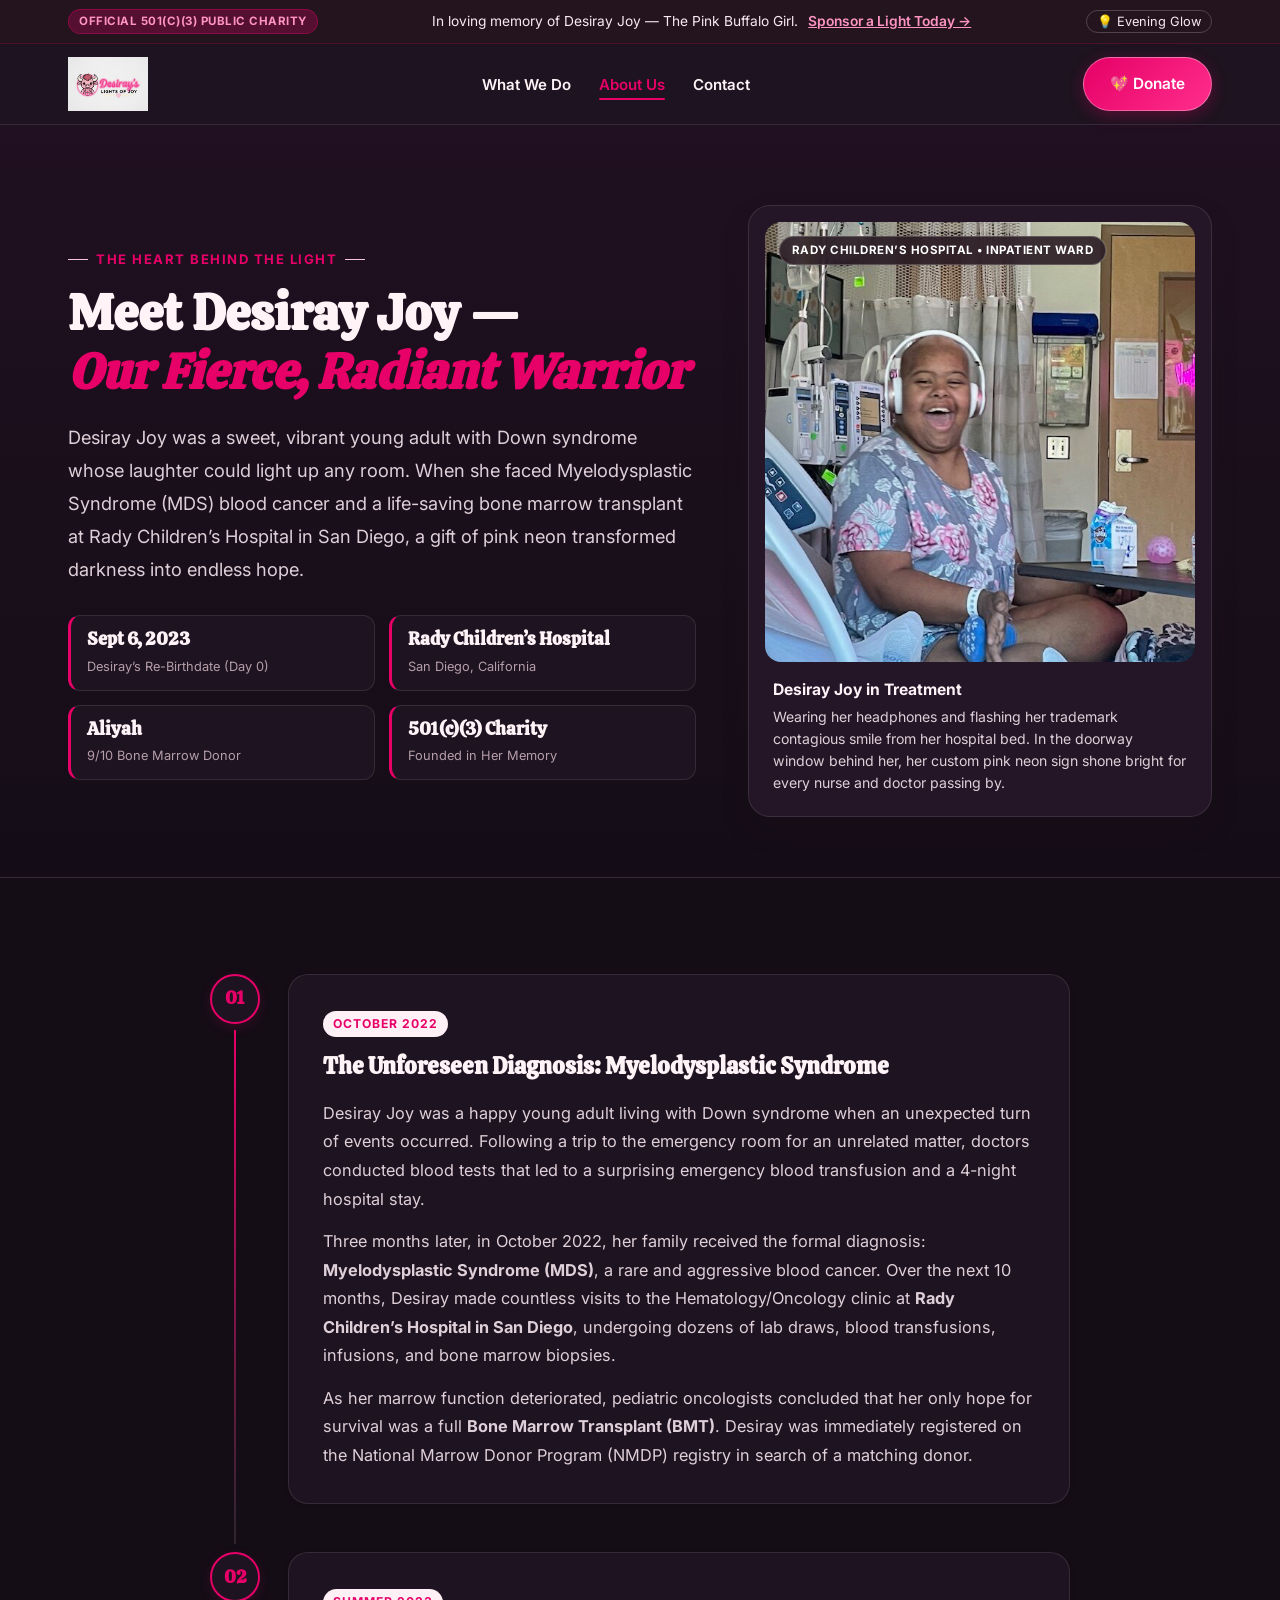
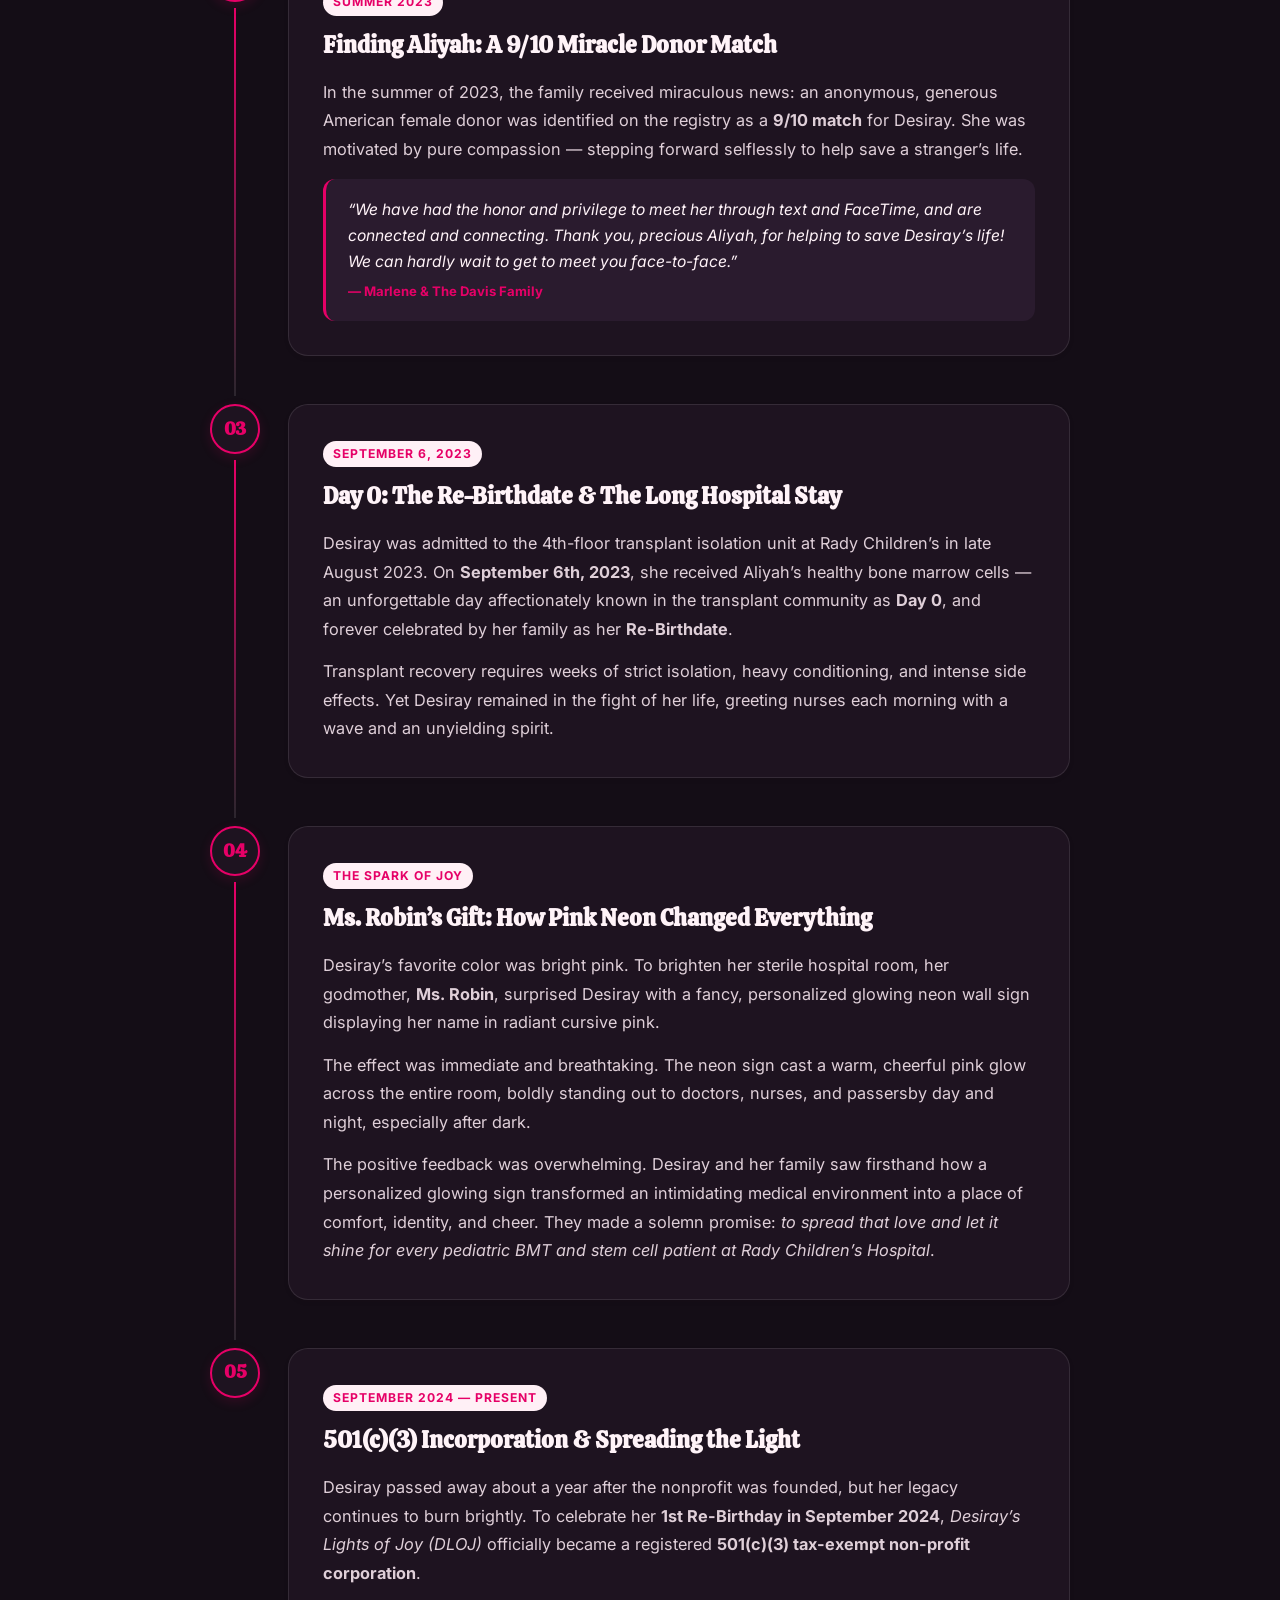
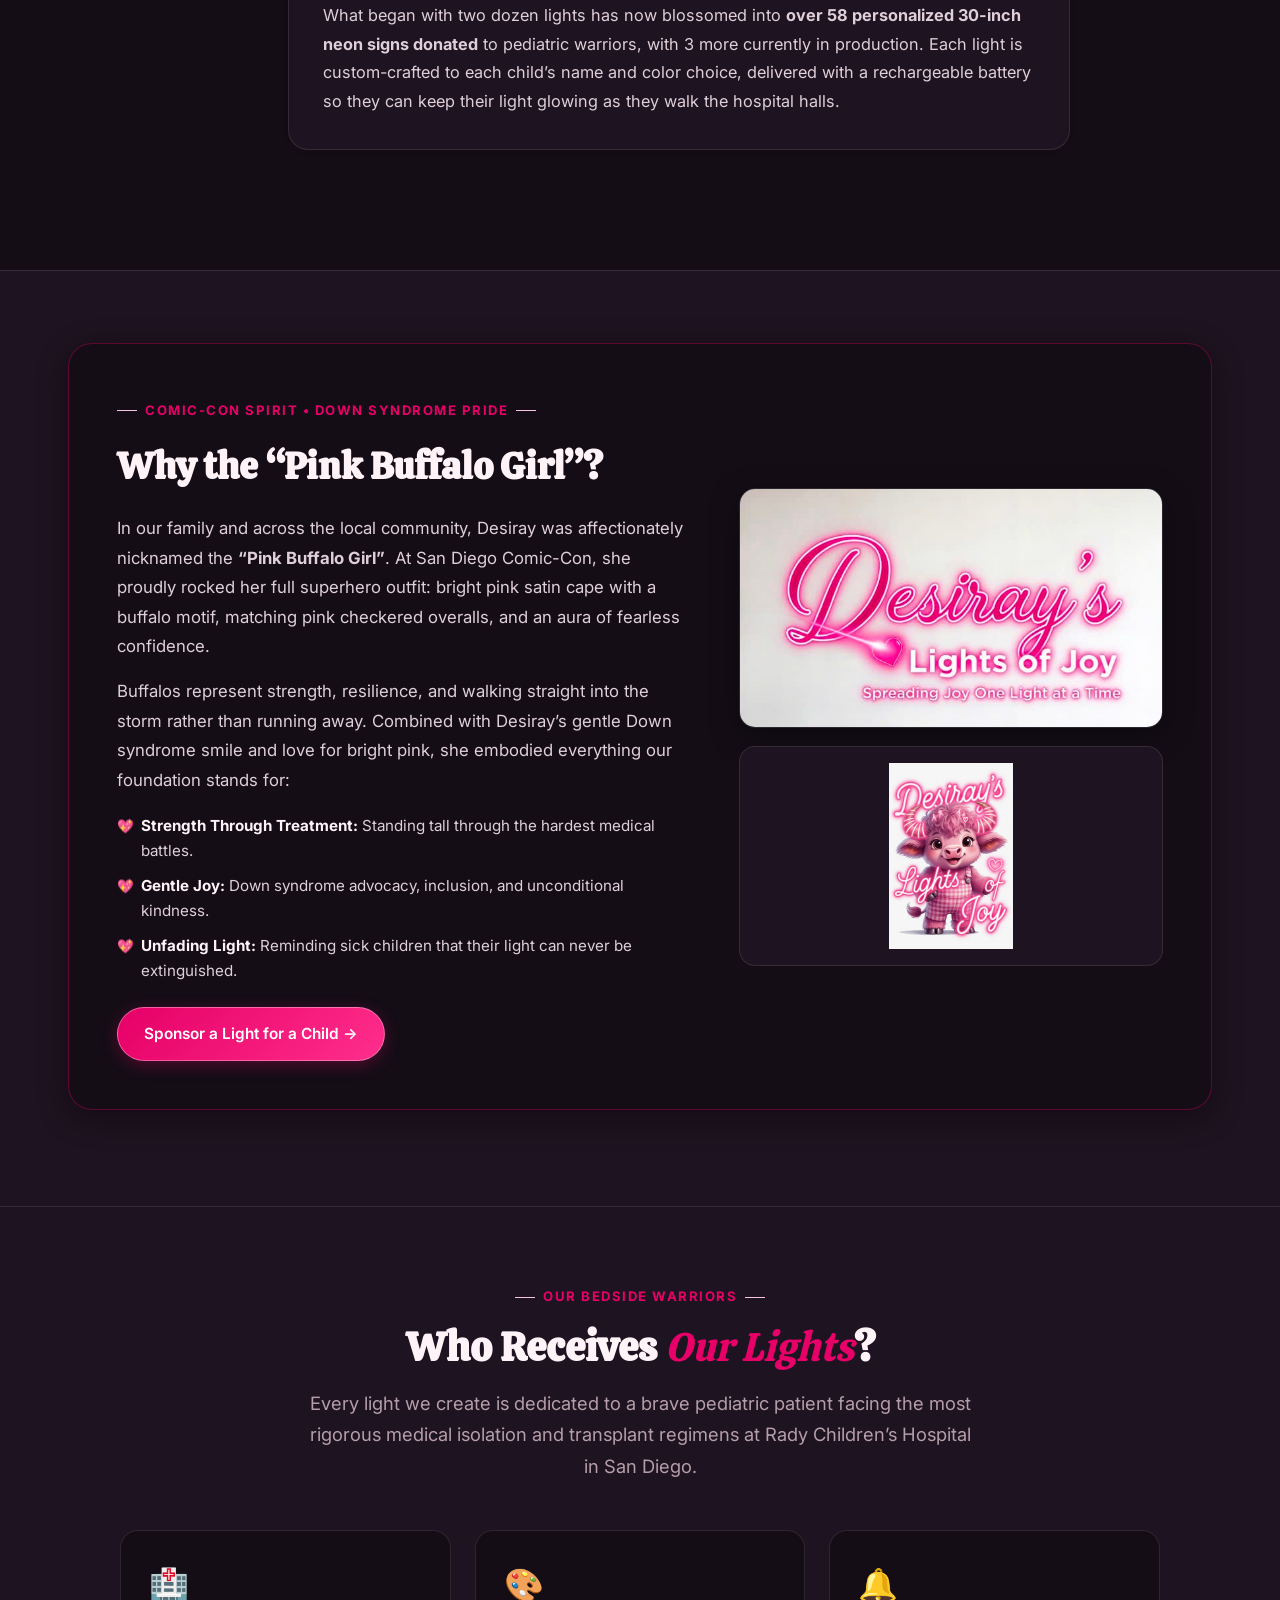
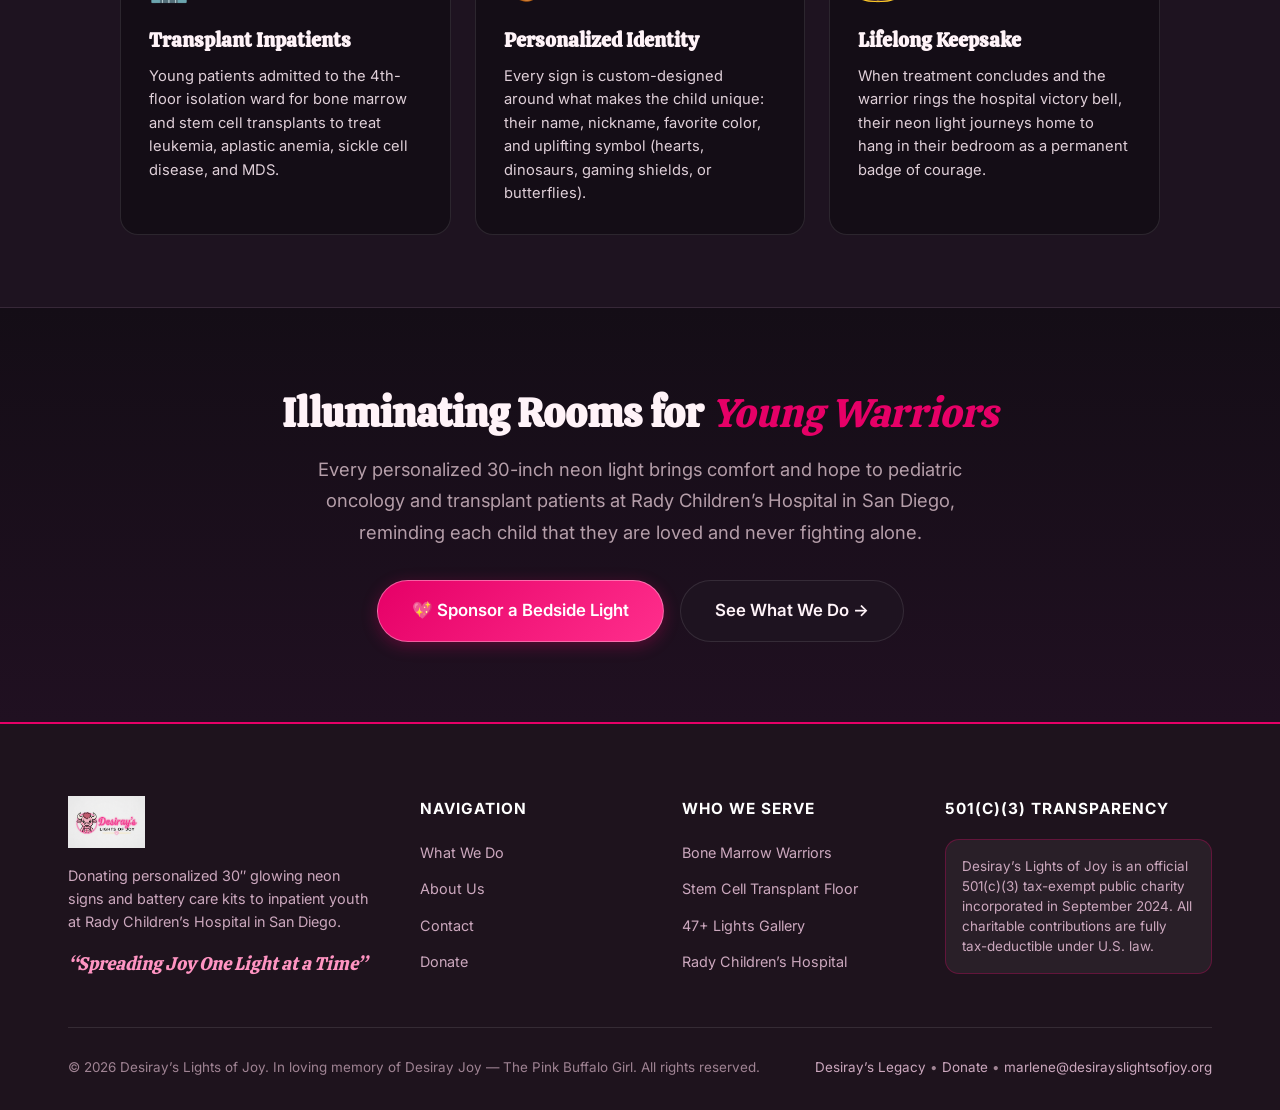
==== html/about.html @ e3491c85 "refactor: update UI components, grids, and SVGs across HTML, script, and style files" ====
<!DOCTYPE html>
<html lang="en">
<head>
  <meta charset="UTF-8">
  <meta name="viewport" content="width=device-width, initial-scale=1.0">
  <title>About Us &bull; Desiray's Story | Desiray's Lights of Joy</title>
  <meta name="description" content="The heartfelt story of Desiray Joy, her battle with MDS blood cancer and bone marrow transplant at Rady Children's Hospital, her donor Aliyah, and how a pink neon sign from Ms. Robin sparked a 501(c)(3) movement.">
  <link rel="stylesheet" href="style.css">
</head>
<body data-theme="dark">

  <!-- TOP ANNOUNCEMENT BAR -->
  <aside class="announcement-bar">
    <div class="container announcement-inner">
      <span class="announcement-tag">Official 501(c)(3) Public Charity</span>
      <span class="announcement-text">
        In loving memory of Desiray Joy &mdash; The Pink Buffalo Girl.
        <a href="/donate" class="announcement-link">Sponsor a Light Today &rarr;</a>
      </span>
      <div class="theme-toggle-wrap">
        <button id="nightModeToggleAbout" class="theme-toggle-btn" aria-label="Toggle Evening Glow Mode" title="Toggle Evening Ambient Mode">
          <span>💡 Evening Glow</span>
        </button>
      </div>
    </div>
  </aside>

  <!-- NAVIGATION HEADER -->
  <header class="site-header" id="header">
    <div class="container nav-container">
      <a href="/" class="brand-logo" aria-label="Desiray's Lights of Joy Home">
        <img src="assets/images/logo-badge.png" alt="Desiray's Lights of Joy - The Pink Buffalo Girl" class="logo-img">
      </a>

      <!-- 3 MENU ITEMS AS REQUESTED + DONATE BUTTON -->
      <nav class="main-nav" id="mainNav" aria-label="Main Navigation">
        <ul class="nav-list">
          <li><a href="/what_we_do" class="nav-link">What We Do</a></li>
          <li><a href="/about" class="nav-link active">About Us</a></li>
          <li><a href="/contact" class="nav-link">Contact</a></li>
        </ul>
      </nav>

      <div class="header-actions">
        <a href="/donate" class="btn btn-donate btn-neon-glow" id="headerDonateBtn">
          <span>💖 Donate</span>
        </a>
        <button class="mobile-menu-toggle" id="menuToggle" aria-label="Toggle Navigation Menu" aria-expanded="false">
          <span class="bar"></span>
          <span class="bar"></span>
          <span class="bar"></span>
        </button>
      </div>
    </div>
  </header>

  <main>
    <!-- ABOUT US HERO WITH REAL HOSPITAL PHOTO -->
    <section class="about-hero-section">
      <div class="container">
        <div class="about-hero-grid">
          <div class="about-hero-content">
            <span class="eyebrow">The Heart Behind the Light</span>
            <h1 class="about-hero-title">
              Meet Desiray Joy &mdash; <br>
              <em>Our Fierce, Radiant Warrior</em>
            </h1>
            <p class="about-hero-lead">
              Desiray Joy was a sweet, vibrant young adult with Down syndrome whose laughter could light up any room. When she faced Myelodysplastic Syndrome (MDS) blood cancer and a life-saving bone marrow transplant at Rady Children&rsquo;s Hospital in San Diego, a gift of pink neon transformed darkness into endless hope.
            </p>
            <div class="about-quick-facts">
              <div class="quick-fact-item">
                <strong>Sept 6, 2023</strong>
                <span>Desiray&rsquo;s Re-Birthdate (Day 0)</span>
              </div>
              <div class="quick-fact-item">
                <strong>Rady Children&rsquo;s Hospital</strong>
                <span>San Diego, California</span>
              </div>
              <div class="quick-fact-item">
                <strong>Aliyah</strong>
                <span>9/10 Bone Marrow Donor</span>
              </div>
              <div class="quick-fact-item">
                <strong>501(c)(3) Charity</strong>
                <span>Founded in Her Memory</span>
              </div>
            </div>
          </div>

          <!-- THE REAL HOSPITAL PHOTOGRAPH OF DESIRAY -->
          <div class="about-hero-photo-wrap">
            <div class="real-portrait-card">
              <div class="portrait-image-frame">
                <img src="assets/images/desiray-hospital-real.png" alt="Desiray Joy laughing in her hospital bed at Rady Children's Hospital" class="desiray-real-photo">
                <span class="portrait-badge">Rady Children&rsquo;s Hospital &bull; Inpatient Ward</span>
              </div>
              <div class="portrait-caption">
                <strong>Desiray Joy in Treatment</strong>
                <span>
                  Wearing her headphones and flashing her trademark contagious smile from her hospital bed. In the doorway window behind her, her custom pink neon sign shone bright for every nurse and doctor passing by.
                </span>
              </div>
            </div>
          </div>
        </div>
      </div>
    </section>

    <!-- FULL STORY CHRONOLOGY (From desirayslightsofjoy.org/about_us/) -->
    <section class="story-chronology-section">
      <div class="container">
        <div style="max-width: 860px; margin: 0 auto;">
          
          <!-- Chapter 1 -->
          <div class="chronology-entry">
            <div class="entry-marker">01</div>
            <div class="entry-content">
              <span class="entry-date">October 2022</span>
              <h3 class="entry-title">The Unforeseen Diagnosis: Myelodysplastic Syndrome</h3>
              <p>
                Desiray Joy was a happy young adult living with Down syndrome when an unexpected turn of events occurred. Following a trip to the emergency room for an unrelated matter, doctors conducted blood tests that led to a surprising emergency blood transfusion and a 4-night hospital stay.
              </p>
              <p>
                Three months later, in October 2022, her family received the formal diagnosis: <strong>Myelodysplastic Syndrome (MDS)</strong>, a rare and aggressive blood cancer. Over the next 10 months, Desiray made countless visits to the Hematology/Oncology clinic at <strong>Rady Children&rsquo;s Hospital in San Diego</strong>, undergoing dozens of lab draws, blood transfusions, infusions, and bone marrow biopsies.
              </p>
              <p>
                As her marrow function deteriorated, pediatric oncologists concluded that her only hope for survival was a full <strong>Bone Marrow Transplant (BMT)</strong>. Desiray was immediately registered on the National Marrow Donor Program (NMDP) registry in search of a matching donor.
              </p>
            </div>
          </div>

          <!-- Chapter 2 -->
          <div class="chronology-entry">
            <div class="entry-marker">02</div>
            <div class="entry-content">
              <span class="entry-date">Summer 2023</span>
              <h3 class="entry-title">Finding Aliyah: A 9/10 Miracle Donor Match</h3>
              <p>
                In the summer of 2023, the family received miraculous news: an anonymous, generous American female donor was identified on the registry as a <strong>9/10 match</strong> for Desiray. She was motivated by pure compassion &mdash; stepping forward selflessly to help save a stranger&rsquo;s life.
              </p>
              <div class="story-highlight-quote">
                &ldquo;We have had the honor and privilege to meet her through text and FaceTime, and are connected and connecting. Thank you, precious Aliyah, for helping to save Desiray&rsquo;s life! We can hardly wait to get to meet you face-to-face.&rdquo;
                <span class="quote-sign">&mdash; Marlene &amp; The Davis Family</span>
              </div>
            </div>
          </div>

          <!-- Chapter 3 -->
          <div class="chronology-entry">
            <div class="entry-marker">03</div>
            <div class="entry-content">
              <span class="entry-date">September 6, 2023</span>
              <h3 class="entry-title">Day 0: The Re-Birthdate &amp; The Long Hospital Stay</h3>
              <p>
                Desiray was admitted to the 4th-floor transplant isolation unit at Rady Children&rsquo;s in late August 2023. On <strong>September 6th, 2023</strong>, she received Aliyah&rsquo;s healthy bone marrow cells &mdash; an unforgettable day affectionately known in the transplant community as <strong>Day 0</strong>, and forever celebrated by her family as her <strong>Re-Birthdate</strong>.
              </p>
              <p>
                Transplant recovery requires weeks of strict isolation, heavy conditioning, and intense side effects. Yet Desiray remained in the fight of her life, greeting nurses each morning with a wave and an unyielding spirit.
              </p>
            </div>
          </div>

          <!-- Chapter 4 -->
          <div class="chronology-entry">
            <div class="entry-marker">04</div>
            <div class="entry-content">
              <span class="entry-date">The Spark of Joy</span>
              <h3 class="entry-title">Ms. Robin&rsquo;s Gift: How Pink Neon Changed Everything</h3>
              <p>
                Desiray&rsquo;s favorite color was bright pink. To brighten her sterile hospital room, her godmother, <strong>Ms. Robin</strong>, surprised Desiray with a fancy, personalized glowing neon wall sign displaying her name in radiant cursive pink.
              </p>
              <p>
                The effect was immediate and breathtaking. The neon sign cast a warm, cheerful pink glow across the entire room, boldly standing out to doctors, nurses, and passersby day and night, especially after dark.
              </p>
              <p>
                The positive feedback was overwhelming. Desiray and her family saw firsthand how a personalized glowing sign transformed an intimidating medical environment into a place of comfort, identity, and cheer. They made a solemn promise: <em>to spread that love and let it shine for every pediatric BMT and stem cell patient at Rady Children&rsquo;s Hospital</em>.
              </p>
            </div>
          </div>

          <!-- Chapter 5 -->
          <div class="chronology-entry">
            <div class="entry-marker">05</div>
            <div class="entry-content">
              <span class="entry-date">September 2024 &mdash; Present</span>
              <h3 class="entry-title">501(c)(3) Incorporation &amp; Spreading the Light</h3>
              <p>
                Desiray passed away about a year after the nonprofit was founded, but her legacy continues to burn brightly. To celebrate her <strong>1st Re-Birthday in September 2024</strong>, <em>Desiray&rsquo;s Lights of Joy (DLOJ)</em> officially became a registered <strong>501(c)(3) tax-exempt non-profit corporation</strong>.
              </p>
              <p>
                What began with two dozen lights has now blossomed into <strong>over 58 personalized 30-inch neon signs donated</strong> to pediatric warriors, with 3 more currently in production. Each light is custom-crafted to each child&rsquo;s name and color choice, delivered with a rechargeable battery so they can keep their light glowing as they walk the hospital halls.
              </p>
            </div>
          </div>

        </div>
      </div>
    </section>

    <!-- THE PINK BUFFALO GIRL MASCOT EXPLAINED -->
    <section class="buffalo-girl-tribute-section">
      <div class="container">
        <div class="tribute-card">
          <div class="tribute-grid">
            <div class="tribute-text">
              <span class="eyebrow">Comic-Con Spirit &bull; Down Syndrome Pride</span>
              <h2 class="tribute-title">Why the &ldquo;Pink Buffalo Girl&rdquo;?</h2>
              <p>
                In our family and across the local community, Desiray was affectionately nicknamed the <strong>&ldquo;Pink Buffalo Girl&rdquo;</strong>. At San Diego Comic-Con, she proudly rocked her full superhero outfit: bright pink satin cape with a buffalo motif, matching pink checkered overalls, and an aura of fearless confidence.
              </p>
              <p>
                Buffalos represent strength, resilience, and walking straight into the storm rather than running away. Combined with Desiray&rsquo;s gentle Down syndrome smile and love for bright pink, she embodied everything our foundation stands for:
              </p>
              <ul class="tribute-points">
                <li><strong>Strength Through Treatment:</strong> Standing tall through the hardest medical battles.</li>
                <li><strong>Gentle Joy:</strong> Down syndrome advocacy, inclusion, and unconditional kindness.</li>
                <li><strong>Unfading Light:</strong> Reminding sick children that their light can never be extinguished.</li>
              </ul>
              <div style="margin-top: 24px;">
                <a href="/donate" class="btn btn-primary btn-neon-glow">Sponsor a Light for a Child &rarr;</a>
              </div>
            </div>

            <div class="tribute-visuals">
              <div class="tribute-photo-stack">
                <img src="assets/images/neon-sign-real.png" alt="Desiray's real neon sign" class="stack-img-1">
                <img src="assets/images/buffalo-girl-plush.png" alt="Pink Buffalo plush character" class="stack-img-2">
              </div>
            </div>
          </div>
        </div>
      </div>
    </section>

    <!-- WHO RECEIVES OUR LIGHTS SECTION -->
    <section class="story-chronology-section" style="padding: 72px 0; background: var(--bg-surface); border-top: 1px solid var(--border-subtle);">
      <div class="container">
        <div style="text-align: center; max-width: 820px; margin: 0 auto 48px;">
          <span class="eyebrow">Our Bedside Warriors</span>
          <h2 class="section-heading">Who Receives <em>Our Lights</em>?</h2>
          <p class="section-lead" style="margin-bottom: 0;">
            Every light we create is dedicated to a brave pediatric patient facing the most rigorous medical isolation and transplant regimens at Rady Children&rsquo;s Hospital in San Diego.
          </p>
        </div>

        <div class="who-receives-grid" style="display: grid; gap: 24px; max-width: 1040px; margin: 0 auto;">
          <div style="background: var(--bg-page); border: 1px solid var(--border-subtle); border-radius: 18px; padding: 28px; text-align: left;">
            <div style="font-size: 2rem; margin-bottom: 12px;">🏥</div>
            <h4 style="font-family: var(--font-serif); font-size: 1.25rem; color: var(--text-headline); margin-bottom: 8px;">Transplant Inpatients</h4>
            <p style="font-size: 0.92rem; color: var(--text-body); line-height: 1.6; margin: 0;">
              Young patients admitted to the 4th-floor isolation ward for bone marrow and stem cell transplants to treat leukemia, aplastic anemia, sickle cell disease, and MDS.
            </p>
          </div>

          <div style="background: var(--bg-page); border: 1px solid var(--border-subtle); border-radius: 18px; padding: 28px; text-align: left;">
            <div style="font-size: 2rem; margin-bottom: 12px;">🎨</div>
            <h4 style="font-family: var(--font-serif); font-size: 1.25rem; color: var(--text-headline); margin-bottom: 8px;">Personalized Identity</h4>
            <p style="font-size: 0.92rem; color: var(--text-body); line-height: 1.6; margin: 0;">
              Every sign is custom-designed around what makes the child unique: their name, nickname, favorite color, and uplifting symbol (hearts, dinosaurs, gaming shields, or butterflies).
            </p>
          </div>

          <div style="background: var(--bg-page); border: 1px solid var(--border-subtle); border-radius: 18px; padding: 28px; text-align: left;">
            <div style="font-size: 2rem; margin-bottom: 12px;">🔔</div>
            <h4 style="font-family: var(--font-serif); font-size: 1.25rem; color: var(--text-headline); margin-bottom: 8px;">Lifelong Keepsake</h4>
            <p style="font-size: 0.92rem; color: var(--text-body); line-height: 1.6; margin: 0;">
              When treatment concludes and the warrior rings the hospital victory bell, their neon light journeys home to hang in their bedroom as a permanent badge of courage.
            </p>
          </div>
        </div>
      </div>
    </section>

    <!-- COMMUNITY CALL TO ACTION (Focused solely on the children and mission) -->
    <section class="about-cta-section">
      <div class="container">
        <div style="text-align: center; max-width: 720px; margin: 0 auto;">
          <h2 class="section-heading">Illuminating Rooms for <em>Young Warriors</em></h2>
          <p class="section-lead" style="margin-bottom: 32px;">
            Every personalized 30-inch neon light brings comfort and hope to pediatric oncology and transplant patients at Rady Children&rsquo;s Hospital in San Diego, reminding each child that they are loved and never fighting alone.
          </p>
          <div style="display: flex; justify-content: center; gap: 16px; flex-wrap: wrap;">
            <a href="/donate" class="btn btn-primary btn-large btn-neon-glow">
              <span>💖 Sponsor a Bedside Light</span>
            </a>
            <a href="/what_we_do" class="btn btn-secondary btn-large">
              <span>See What We Do &rarr;</span>
            </a>
          </div>
        </div>
      </div>
    </section>
  </main>

  <!-- FOOTER -->
  <footer class="site-footer">
    <div class="container">
      <div class="footer-columns">
        <div>
          <img src="assets/images/logo-badge.png" alt="Desiray's Lights of Joy" class="footer-logo-img">
          <p class="footer-about-text">
            Donating personalized 30&Prime; glowing neon signs and battery care kits to inpatient youth at Rady Children&rsquo;s Hospital in San Diego.
          </p>
          <div class="footer-quote">
            &ldquo;Spreading Joy One Light at a Time&rdquo;
          </div>
        </div>

        <div>
          <h4 class="footer-col-title">Navigation</h4>
          <ul class="footer-links-list">
            <li><a href="/what_we_do">What We Do</a></li>
            <li><a href="/about">About Us</a></li>
            <li><a href="/contact">Contact</a></li>
            <li><a href="/donate">Donate</a></li>
          </ul>
        </div>

        <div>
          <h4 class="footer-col-title">Who We Serve</h4>
          <ul class="footer-links-list">
            <li><a href="/what_we_do#gallery">Bone Marrow Warriors</a></li>
            <li><a href="/what_we_do#gallery">Stem Cell Transplant Floor</a></li>
            <li><a href="/what_we_do#gallery">47+ Lights Gallery</a></li>
            <li><a href="https://www.rchsd.org" target="_blank" rel="noopener">Rady Children&rsquo;s Hospital</a></li>
          </ul>
        </div>

        <div>
          <h4 class="footer-col-title">501(c)(3) Transparency</h4>
          <div class="footer-tax-box">
            Desiray&rsquo;s Lights of Joy is an official 501(c)(3) tax-exempt public charity incorporated in September 2024. All charitable contributions are fully tax-deductible under U.S. law.
          </div>
        </div>
      </div>

      <div class="footer-bottom-row">
        <p>&copy; 2026 Desiray&rsquo;s Lights of Joy. In loving memory of Desiray Joy &mdash; The Pink Buffalo Girl. All rights reserved.</p>
        <div>
          <a href="/about">Desiray&rsquo;s Legacy</a> &bull;
          <a href="/donate">Donate</a> &bull;
          <a href="mailto:marlene@desirayslightsofjoy.org">marlene@desirayslightsofjoy.org</a>
        </div>
      </div>
    </div>
  </footer>

  <script src="script.js"></script>
</body>
</html>
---- html/style.css ----
/* ==========================================================================
   DESIRAY'S LIGHTS OF JOY (DLOJ)
   Human-Crafted, Warm & Authentic Nonprofit Stylesheet
   100% Pure CSS (Zero External Libraries, Zero Frameworks, No Generic AI Tropes)
   ========================================================================== */

@import url('https://fonts.googleapis.com/css2?family=Calistoga&family=Caveat:wght@500;600;700&family=Inter:wght@400;500;600;700;800&display=swap');

:root {
  /* Warm & Human Color Palette */
  --rose-primary: #e60067;
  --rose-hover: #cf005c;
  --rose-soft: #fff0f6;
  --rose-tint: #ffe4f0;
  --rose-border: #f7c3dc;
  --rose-glow: rgba(230, 0, 103, 0.35);
  --rose-glow-subtle: rgba(230, 0, 103, 0.18);

  /* Deep Black & Atmospheric Dark Palette */
  --bg-page: #0b070c;
  --bg-surface: #140d16;
  --bg-card: #19101b;
  --bg-warm-tint: #201423;
  --bg-dark-accent: #060307;

  /* Typography Colors */
  --text-headline: #ffffff;
  --text-body: #e3d7df;
  --text-muted: #b09ba9;
  --text-white: #ffffff;
  --border-subtle: rgba(255, 255, 255, 0.08);
  --border-warm: rgba(230, 0, 103, 0.35);

  /* Shadows (Natural, Soft, Physical Feel) */
  --shadow-sm: 0 2px 6px rgba(44, 20, 36, 0.04);
  --shadow-card: 0 8px 24px rgba(44, 20, 36, 0.06), 0 2px 6px rgba(44, 20, 36, 0.03);
  --shadow-hover: 0 14px 32px rgba(230, 0, 103, 0.12), 0 4px 12px rgba(44, 20, 36, 0.04);
  --shadow-photo: 0 12px 28px rgba(36, 20, 30, 0.15);

  /* Realistic Warm Bedside Neon */
  --neon-tube-glow: 0 0 12px rgba(255, 64, 150, 0.8), 0 0 24px rgba(230, 0, 103, 0.5), 0 0 40px rgba(230, 0, 103, 0.25);
  --neon-button-glow: 0 0 15px rgba(230, 0, 103, 0.6), 0 0 30px rgba(230, 0, 103, 0.35);

  /* Human Typography Stack (Editorial Serif + Clean Sans) */
  --font-serif: "Calistoga", "Iowan Old Style", "Apple Garamond", Georgia, "Times New Roman", serif;
  --font-sans: "Inter", -apple-system, BlinkMacSystemFont, "Segoe UI", Roboto, "Helvetica Neue", Arial, sans-serif;
  --font-handwriting: "Caveat", "Segoe Print", "Bradley Hand", cursive, sans-serif;

  /* Transitions */
  --trans-smooth: 0.3s cubic-bezier(0.25, 0.8, 0.25, 1);
  --trans-fast: 0.18s ease;
}

/* Night Glow Mode (Warm ambient dusk hospital room, not cyber arcade) */
[data-theme="dark"] {
  --bg-page: #140d16;
  --bg-surface: #1e1320;
  --bg-card: #221625;
  --bg-warm-tint: #2a1b2e;
  --text-headline: #fff3f8;
  --text-body: #dfcfd8;
  --text-muted: #b59ea9;
  --border-subtle: rgba(255, 255, 255, 0.1);
  --border-warm: rgba(230, 0, 103, 0.35);
  --shadow-card: 0 8px 30px rgba(0, 0, 0, 0.4);
}

/* Reset & Base Setup */
*, *::before, *::after {
  box-sizing: border-box;
  margin: 0;
  padding: 0;
}

html {
  scroll-behavior: smooth;
  font-size: 16px;
}

body {
  font-family: var(--font-sans);
  background-color: var(--bg-page);
  color: var(--text-body);
  line-height: 1.65;
  overflow-x: hidden;
  -webkit-font-smoothing: antialiased;
  transition: background-color var(--trans-smooth), color var(--trans-smooth);
}

img {
  max-width: 100%;
  height: auto;
  display: block;
}

a {
  color: var(--rose-primary);
  text-decoration: none;
  transition: color var(--trans-fast);
}

a:hover {
  color: var(--rose-hover);
}

button {
  font-family: inherit;
  cursor: pointer;
  border: none;
  background: none;
}

.container {
  width: 100%;
  max-width: 1200px;
  margin: 0 auto;
  padding: 0 28px;
}

/* Shared Editorial Headers */
.eyebrow {
  display: inline-flex;
  align-items: center;
  gap: 8px;
  font-size: 0.82rem;
  font-weight: 700;
  text-transform: uppercase;
  letter-spacing: 1.5px;
  color: var(--rose-primary);
  margin-bottom: 14px;
}

.eyebrow::before,
.eyebrow::after {
  content: "";
  display: inline-block;
  width: 20px;
  height: 1px;
  background-color: var(--rose-border);
}

.section-heading {
  font-family: var(--font-serif);
  font-size: 2.5rem;
  font-weight: 700;
  line-height: 1.25;
  color: var(--text-headline);
  margin-bottom: 16px;
  text-align: center;
}

.section-heading em {
  font-style: italic;
  font-weight: 400;
  color: var(--rose-primary);
}

.section-heading.text-left {
  text-align: left;
}

.section-lead {
  font-size: 1.15rem;
  color: var(--text-muted);
  max-width: 680px;
  margin: 0 auto 52px;
  text-align: center;
  line-height: 1.7;
}

/* ==========================================================================
   BUTTONS & HUMAN-FEEL NEON HOVER GLOW
   ========================================================================== */

.btn {
  display: inline-flex;
  align-items: center;
  justify-content: center;
  gap: 10px;
  font-weight: 600;
  padding: 13px 26px;
  border-radius: 999px;
  font-size: 0.96rem;
  transition: all var(--trans-smooth);
  text-decoration: none;
  cursor: pointer;
  position: relative;
}

.btn-large {
  padding: 16px 34px;
  font-size: 1.05rem;
}

.btn-primary {
  background-color: var(--rose-primary);
  color: #ffffff;
  box-shadow: 0 4px 14px rgba(230, 0, 103, 0.28);
}

.btn-primary:hover {
  background-color: var(--rose-hover);
  color: #ffffff;
}

/* The User's Requirement: Donate button glowing on hover (Refined & elegant) */
.btn-donate,
.btn-neon-glow {
  background: linear-gradient(135deg, #e60067 0%, #ff2e8c 100%);
  color: #ffffff;
  border: 1px solid rgba(255, 255, 255, 0.35);
  box-shadow: 0 4px 16px rgba(230, 0, 103, 0.3);
  position: relative;
  z-index: 1;
}

.btn-donate::before,
.btn-neon-glow::before {
  content: "";
  position: absolute;
  inset: -2px;
  border-radius: 999px;
  background: linear-gradient(135deg, #ff1a82, #ff66a8, #ff1a82);
  opacity: 0;
  z-index: -1;
  transition: opacity 0.35s ease, filter 0.35s ease;
  filter: blur(8px);
}

.btn-donate:hover,
.btn-neon-glow:hover {
  transform: translateY(-2px);
  color: #ffffff;
  box-shadow: 0 0 15px rgba(255, 42, 141, 0.8), 0 0 30px rgba(230, 0, 103, 0.5), 0 4px 20px rgba(230, 0, 103, 0.4);
}

.btn-donate:hover::before,
.btn-neon-glow:hover::before {
  opacity: 1;
}

.btn-secondary {
  background-color: var(--bg-surface);
  color: var(--text-headline);
  border: 1.5px solid var(--border-subtle);
}

.btn-secondary:hover {
  border-color: var(--rose-primary);
  color: var(--rose-primary);
  background-color: var(--rose-soft);
}

.btn-outline {
  background: transparent;
  color: var(--rose-primary);
  border: 1.5px solid var(--rose-primary);
}

.btn-outline:hover {
  background-color: var(--rose-soft);
  transform: translateY(-2px);
}

/* ==========================================================================
   TOP ANNOUNCEMENT BAR (Clean, Trustworthy, Not Noisy)
   ========================================================================== */

.announcement-bar {
  background-color: #24141e;
  color: #f7eaf0;
  padding: 9px 0;
  font-size: 0.86rem;
  border-bottom: 1px solid rgba(230, 0, 103, 0.2);
}

.announcement-inner {
  display: flex;
  align-items: center;
  justify-content: space-between;
  flex-wrap: wrap;
  gap: 12px;
}

.announcement-tag {
  background-color: rgba(230, 0, 103, 0.25);
  color: #ff94c2;
  border: 1px solid rgba(230, 0, 103, 0.4);
  padding: 2px 10px;
  border-radius: 999px;
  font-size: 0.72rem;
  font-weight: 700;
  text-transform: uppercase;
  letter-spacing: 0.5px;
}

.announcement-text {
  flex-grow: 1;
  text-align: center;
}

.announcement-link {
  color: #ff94c2;
  text-decoration: underline;
  font-weight: 600;
  margin-left: 6px;
}

.announcement-link:hover {
  color: #ffffff;
}

.theme-toggle-wrap {
  display: flex;
  align-items: center;
  gap: 8px;
}

.theme-toggle-btn {
  display: inline-flex;
  align-items: center;
  gap: 6px;
  color: #f7eaf0;
  font-size: 0.8rem;
  padding: 3px 10px;
  border-radius: 999px;
  border: 1px solid rgba(255, 255, 255, 0.2);
  transition: all var(--trans-fast);
}

.theme-toggle-btn:hover {
  background-color: rgba(230, 0, 103, 0.3);
  border-color: var(--rose-primary);
}

/* ==========================================================================
   HEADER NAVIGATION (Clean, Professional, Logo First)
   ========================================================================== */

.site-header {
  position: sticky;
  top: 0;
  z-index: 1000;
  background-color: var(--bg-surface);
  border-bottom: 1px solid var(--border-subtle);
  transition: all var(--trans-smooth);
}

.nav-container {
  display: flex;
  align-items: center;
  justify-content: space-between;
  height: 80px;
}

.brand-logo {
  display: flex;
  align-items: center;
}

.brand-logo img {
  height: 54px;
  width: auto;
  object-fit: contain;
  transition: transform var(--trans-fast);
}

.brand-logo:hover img {
  transform: scale(1.02);
}

.nav-list {
  display: flex;
  align-items: center;
  gap: 28px;
  list-style: none;
}

.nav-link {
  font-size: 0.94rem;
  font-weight: 600;
  color: var(--text-headline);
  padding: 6px 0;
  position: relative;
  transition: color var(--trans-fast);
}

.nav-link::after {
  content: "";
  position: absolute;
  bottom: 0;
  left: 0;
  width: 0%;
  height: 2px;
  background-color: var(--rose-primary);
  transition: width var(--trans-fast);
  border-radius: 2px;
}

.nav-link:hover,
.nav-link.active {
  color: var(--rose-primary);
}

.nav-link:hover::after,
.nav-link.active::after {
  width: 100%;
}

.header-actions {
  display: flex;
  align-items: center;
  gap: 16px;
}

.mobile-menu-toggle {
  display: none;
  flex-direction: column;
  justify-content: space-around;
  width: 30px;
  height: 24px;
  background: transparent;
  cursor: pointer;
}

.mobile-menu-toggle .bar {
  width: 100%;
  height: 2.5px;
  background-color: var(--text-headline);
  border-radius: 2px;
  transition: all var(--trans-fast);
}

/* ==========================================================================
   HERO SECTION (Warm, Human, Family-Centered with Real Neon Sign)
   ========================================================================== */

.hero-section {
  padding: 64px 0 84px;
  background: linear-gradient(180deg, #180d1b 0%, var(--bg-page) 100%);
  position: relative;
}

[data-theme="dark"] .hero-section {
  background: linear-gradient(180deg, #180f1b 0%, var(--bg-page) 100%);
}

.hero-grid {
  display: grid;
  grid-template-columns: 1.1fr 0.9fr;
  align-items: center;
  gap: 60px;
}

.hero-eyebrow {
  display: inline-flex;
  align-items: center;
  gap: 8px;
  font-size: 0.86rem;
  font-weight: 700;
  color: var(--rose-primary);
  background-color: var(--rose-soft);
  border: 1px solid var(--rose-border);
  padding: 6px 14px;
  border-radius: 999px;
  margin-bottom: 20px;
}

.hero-title {
  font-family: var(--font-serif);
  font-size: 3.3rem;
  font-weight: 700;
  line-height: 1.15;
  color: var(--text-headline);
  margin-bottom: 22px;
  letter-spacing: -0.5px;
}

.hero-title em {
  font-style: italic;
  font-weight: 400;
  color: var(--rose-primary);
}

.hero-description {
  font-size: 1.15rem;
  color: var(--text-muted);
  line-height: 1.75;
  margin-bottom: 34px;
  max-width: 540px;
}

.hero-actions {
  display: flex;
  align-items: center;
  flex-wrap: wrap;
  gap: 16px;
  margin-bottom: 36px;
}

.hero-trust-bar {
  display: flex;
  align-items: center;
  flex-wrap: wrap;
  gap: 22px;
  padding-top: 24px;
  border-top: 1px solid var(--border-subtle);
  font-size: 0.88rem;
  font-weight: 600;
  color: var(--text-muted);
}

.trust-item {
  display: flex;
  align-items: center;
  gap: 6px;
}

/* Authentic Photo Frame for Real Neon Sign */
.hero-visual-frame {
  position: relative;
}

.hero-photo-card {
  background: var(--bg-surface);
  border: 1px solid var(--border-subtle);
  border-radius: 20px;
  padding: 16px;
  box-shadow: var(--shadow-photo);
  position: relative;
}

.hero-photo-wrapper {
  position: relative;
  border-radius: 14px;
  overflow: hidden;
  background: #24141e;
}

.hero-real-img {
  width: 100%;
  height: 380px;
  object-fit: cover;
  transition: transform var(--trans-smooth);
}

.hero-photo-card:hover .hero-real-img {
  transform: scale(1.02);
}

.hero-photo-badge {
  position: absolute;
  top: 14px;
  left: 14px;
  background: rgba(36, 20, 30, 0.85);
  backdrop-filter: blur(8px);
  color: #ffffff;
  padding: 5px 12px;
  border-radius: 999px;
  font-size: 0.74rem;
  font-weight: 700;
  letter-spacing: 0.5px;
  text-transform: uppercase;
  border: 1px solid rgba(255, 255, 255, 0.2);
}

.hero-photo-caption {
  padding: 16px 8px 4px;
  font-size: 0.88rem;
  color: var(--text-muted);
  line-height: 1.5;
}

.hero-photo-caption strong {
  color: var(--text-headline);
  display: block;
  font-size: 0.94rem;
  margin-bottom: 2px;
}

/* Floating mascot sticker (authentic character badge) */
.hero-mascot-sticker {
  position: absolute;
  bottom: -24px;
  right: -20px;
  background: var(--bg-surface);
  border: 2px solid var(--rose-primary);
  border-radius: 18px;
  padding: 10px 14px;
  box-shadow: 0 10px 24px rgba(230, 0, 103, 0.25);
  display: flex;
  align-items: center;
  gap: 10px;
}

.sticker-thumb {
  width: 44px;
  height: 44px;
  object-fit: contain;
}

.sticker-text {
  font-size: 0.82rem;
  line-height: 1.3;
}

.sticker-text strong {
  display: block;
  color: var(--rose-primary);
}

.sticker-text span {
  color: var(--text-muted);
}

/* ==========================================================================
   IMPACT NUMBERS (Editorial, Human Strip)
   ========================================================================== */

.impact-strip-section {
  padding: 48px 0;
  background-color: var(--bg-surface);
  border-top: 1px solid var(--border-subtle);
  border-bottom: 1px solid var(--border-subtle);
}

.impact-strip-grid {
  display: grid;
  grid-template-columns: repeat(4, 1fr);
  gap: 32px;
}

.impact-item {
  text-align: center;
  padding: 12px;
  position: relative;
}

.impact-item:not(:last-child)::after {
  content: "";
  position: absolute;
  right: -16px;
  top: 20%;
  height: 60%;
  width: 1px;
  background-color: var(--border-subtle);
}

.impact-number-row {
  display: flex;
  align-items: baseline;
  justify-content: center;
  margin-bottom: 6px;
}

.impact-num {
  font-family: var(--font-serif);
  font-size: 3.2rem;
  font-weight: 700;
  color: var(--rose-primary);
  line-height: 1;
}

.impact-plus {
  font-size: 2rem;
  font-weight: 600;
  color: var(--rose-primary);
}

.impact-title {
  font-size: 1rem;
  font-weight: 700;
  color: var(--text-headline);
  margin-bottom: 4px;
}

.impact-desc {
  font-size: 0.86rem;
  color: var(--text-muted);
  line-height: 1.45;
}

/* ==========================================================================
   DESIRAY'S STORY (Heartfelt Family Memoir)
   ========================================================================== */

.story-section {
  padding: 96px 0;
  background-color: var(--bg-page);
}

.story-container-grid {
  display: grid;
  grid-template-columns: 1.15fr 0.85fr;
  gap: 56px;
  align-items: start;
}

.letter-card {
  background-color: var(--bg-surface);
  border: 1px solid var(--border-subtle);
  border-radius: 24px;
  padding: 44px;
  box-shadow: var(--shadow-card);
}

.letter-card h3 {
  font-family: var(--font-serif);
  font-size: 1.7rem;
  font-weight: 700;
  color: var(--text-headline);
  margin-bottom: 18px;
}

.letter-card p {
  font-size: 1.05rem;
  line-height: 1.8;
  color: var(--text-body);
  margin-bottom: 20px;
}

.letter-card p:last-of-type {
  margin-bottom: 28px;
}

.letter-sign-off {
  border-top: 1px solid var(--border-subtle);
  padding-top: 20px;
  font-family: var(--font-handwriting);
  font-size: 1.35rem;
  color: var(--rose-primary);
  line-height: 1.4;
}

.letter-sign-off span {
  display: block;
  font-family: var(--font-sans);
  font-size: 0.82rem;
  color: var(--text-muted);
  text-transform: uppercase;
  letter-spacing: 1px;
  font-weight: 700;
  margin-top: 4px;
}

.story-sidebar-photos {
  display: flex;
  flex-direction: column;
  gap: 28px;
}

.photo-polaroid {
  background: var(--bg-surface);
  padding: 16px 16px 20px;
  border-radius: 16px;
  border: 1px solid var(--border-subtle);
  box-shadow: var(--shadow-card);
  transition: transform var(--trans-smooth);
}

.photo-polaroid:hover {
  transform: translateY(-4px);
  box-shadow: var(--shadow-hover);
}

.photo-polaroid img {
  border-radius: 10px;
  width: 100%;
  height: 240px;
  object-fit: cover;
  background-color: var(--bg-warm-tint);
}

.polaroid-caption {
  font-size: 0.88rem;
  color: var(--text-muted);
  margin-top: 12px;
  text-align: center;
  line-height: 1.45;
}

.polaroid-caption strong {
  display: block;
  color: var(--text-headline);
  font-size: 0.94rem;
}

/* ==========================================================================
   HOW IT WORKS (Clear, Transparent 4-Step Process)
   ========================================================================== */

.how-it-works-section {
  padding: 96px 0;
  background-color: var(--bg-surface);
  border-top: 1px solid var(--border-subtle);
  border-bottom: 1px solid var(--border-subtle);
}

.steps-timeline-grid {
  display: grid;
  grid-template-columns: repeat(4, 1fr);
  gap: 24px;
}

.step-box {
  background: var(--bg-page);
  border: 1px solid var(--border-subtle);
  border-radius: 18px;
  padding: 32px 24px;
  position: relative;
  transition: all var(--trans-smooth);
}

.step-box:hover {
  transform: translateY(-4px);
  border-color: var(--rose-border);
  box-shadow: var(--shadow-card);
}

.step-count {
  font-family: var(--font-serif);
  font-size: 1.1rem;
  font-weight: 700;
  color: var(--rose-primary);
  background: var(--rose-soft);
  display: inline-block;
  padding: 4px 12px;
  border-radius: 999px;
  margin-bottom: 16px;
}

.step-box h4 {
  font-size: 1.2rem;
  font-weight: 700;
  color: var(--text-headline);
  margin-bottom: 10px;
}

.step-box p {
  font-size: 0.92rem;
  color: var(--text-muted);
  line-height: 1.6;
}

/* ==========================================================================
   GALLERY OF LIGHTS & STORIES (Real Bedside Keepsake Look)
   ========================================================================== */

.gallery-section {
  padding: 96px 0;
  background-color: var(--bg-page);
}

.gallery-filter-wrap {
  display: flex;
  justify-content: center;
  align-items: center;
  flex-wrap: wrap;
  gap: 10px;
  margin-bottom: 40px;
}

.filter-pill {
  padding: 9px 20px;
  border-radius: 999px;
  font-size: 0.9rem;
  font-weight: 600;
  color: var(--text-headline);
  background-color: var(--bg-surface);
  border: 1px solid var(--border-subtle);
  transition: all var(--trans-fast);
  cursor: pointer;
}

.filter-pill:hover,
.filter-pill.active {
  background-color: var(--rose-primary);
  color: #ffffff;
  border-color: var(--rose-primary);
  box-shadow: 0 4px 12px rgba(230, 0, 103, 0.25);
}

.lights-card-grid {
  display: grid;
  grid-template-columns: repeat(3, 1fr);
  gap: 28px;
  margin-bottom: 52px;
}

.bedside-light-card {
  background: var(--bg-surface);
  border: 1px solid var(--border-subtle);
  border-radius: 20px;
  overflow: hidden;
  box-shadow: var(--shadow-sm);
  display: flex;
  flex-direction: column;
  transition: transform var(--trans-smooth), box-shadow var(--trans-smooth), border-color var(--trans-smooth);
  cursor: pointer;
}

/* Real donated-light photo card (what_we_do.html gallery) */
.real-light-card {
  background: #050505;
  border: 2px solid var(--rose-primary);
  border-radius: 16px;
  overflow: hidden;
  box-shadow: var(--shadow-sm);
  cursor: pointer;
  transition: transform var(--trans-smooth), box-shadow var(--trans-smooth);
}

.real-light-card:hover,
.real-light-card:focus-visible {
  transform: translateY(-6px);
  box-shadow: var(--shadow-hover);
}

.real-light-card:focus-visible {
  outline: 2px solid var(--rose-primary);
  outline-offset: 3px;
}

.real-light-card img {
  width: 100%;
  aspect-ratio: 16 / 9;
  object-fit: cover;
  display: block;
}

.real-light-name {
  text-align: center;
  padding: 10px 8px;
  font-size: 0.92rem;
  font-weight: 700;
  color: var(--text-headline);
  background: var(--bg-surface);
}

.bedside-light-card:hover {
  transform: translateY(-6px);
  border-color: var(--rose-primary);
  box-shadow: var(--shadow-hover);
}

/* The Realistic Acrylic Neon Chamber */
.neon-chamber {
  min-height: 190px;
  background: radial-gradient(circle at center, #2d182b 0%, #170c16 85%);
  display: flex;
  flex-direction: column;
  align-items: center;
  justify-content: center;
  padding: 24px;
  position: relative;
  border-bottom: 1px solid rgba(255, 255, 255, 0.08);
}

.chamber-tag {
  position: absolute;
  top: 12px;
  left: 12px;
  background: rgba(230, 0, 103, 0.85);
  color: #ffffff;
  font-size: 0.72rem;
  font-weight: 700;
  padding: 3px 10px;
  border-radius: 999px;
  text-transform: uppercase;
}

.neon-lettering {
  font-family: var(--font-handwriting);
  font-size: 2.9rem;
  line-height: 1.1;
  text-align: center;
  letter-spacing: 1px;
}

/* Subtle, realistic glow colors */
.neon-lettering.glow-pink {
  color: #fff2f8;
  text-shadow: 0 0 5px #ffffff, 0 0 12px #ff2e8c, 0 0 25px #e60067;
}

.neon-lettering.glow-cyan {
  color: #f0fdff;
  text-shadow: 0 0 5px #ffffff, 0 0 12px #00e1ff, 0 0 25px #0099cc;
}

.neon-lettering.glow-gold {
  color: #fffdf0;
  text-shadow: 0 0 5px #ffffff, 0 0 12px #ffc107, 0 0 25px #ff9800;
}

.neon-lettering.glow-purple {
  color: #faf2ff;
  text-shadow: 0 0 5px #ffffff, 0 0 12px #c77dff, 0 0 25px #7b2cbf;
}

.card-details {
  padding: 22px;
  flex-grow: 1;
  display: flex;
  flex-direction: column;
  justify-content: space-between;
}

.card-meta-top {
  display: flex;
  justify-content: space-between;
  align-items: center;
  font-size: 0.82rem;
  color: var(--text-muted);
  margin-bottom: 6px;
}

.card-child-name {
  font-family: var(--font-serif);
  font-size: 1.35rem;
  font-weight: 700;
  color: var(--text-headline);
  margin-bottom: 4px;
}

.card-unit-label {
  font-size: 0.85rem;
  color: var(--rose-primary);
  font-weight: 600;
  margin-bottom: 12px;
}

.card-story-preview {
  font-size: 0.92rem;
  color: var(--text-body);
  line-height: 1.6;
  margin-bottom: 18px;
}

.card-read-action {
  display: flex;
  align-items: center;
  justify-content: space-between;
  padding-top: 14px;
  border-top: 1px solid var(--border-subtle);
  font-size: 0.88rem;
  font-weight: 700;
  color: var(--rose-primary);
}

.bedside-light-card:hover .card-read-action {
  color: var(--rose-hover);
}

/* ==========================================================================
   STORY MODAL (Clean, Warm Editorial Layout)
   ========================================================================== */

.modal-overlay {
  position: fixed;
  inset: 0;
  background: rgba(24, 13, 22, 0.75);
  backdrop-filter: blur(6px);
  z-index: 2000;
  display: flex;
  align-items: center;
  justify-content: center;
  padding: 24px;
  opacity: 0;
  pointer-events: none;
  transition: opacity 0.25s ease;
}

.modal-overlay:not([hidden]) {
  opacity: 1;
  pointer-events: auto;
}

.modal-card {
  background: var(--bg-surface);
  border-radius: 24px;
  width: 100%;
  max-width: 740px;
  max-height: 90vh;
  overflow-y: auto;
  box-shadow: 0 20px 60px rgba(0, 0, 0, 0.25);
  position: relative;
  border: 1px solid var(--border-subtle);
}

.modal-close-btn {
  position: absolute;
  top: 16px;
  right: 18px;
  width: 36px;
  height: 36px;
  background: rgba(255, 255, 255, 0.85);
  border: 1px solid var(--border-subtle);
  border-radius: 50%;
  font-size: 1.4rem;
  display: flex;
  align-items: center;
  justify-content: center;
  cursor: pointer;
  z-index: 10;
  transition: background var(--trans-fast);
}

.modal-close-btn:hover {
  background: var(--rose-soft);
  color: var(--rose-primary);
}

.modal-neon-header {
  background: #190c18;
  padding: 44px 24px;
  text-align: center;
  border-radius: 23px 23px 0 0;
  border-bottom: 1px solid rgba(255, 255, 255, 0.1);
}

.modal-neon-name {
  font-family: var(--font-handwriting);
  font-size: 3.8rem;
  line-height: 1.1;
  margin-bottom: 8px;
}

.modal-spec-text {
  font-size: 0.8rem;
  color: #cca8be;
  text-transform: uppercase;
  letter-spacing: 1px;
}

.modal-body-content {
  padding: 36px;
}

.modal-tags-row {
  display: flex;
  align-items: center;
  gap: 10px;
  margin-bottom: 12px;
}

.modal-pill {
  background: var(--rose-soft);
  color: var(--rose-primary);
  border: 1px solid var(--rose-border);
  padding: 3px 12px;
  border-radius: 999px;
  font-size: 0.78rem;
  font-weight: 700;
}

.modal-date-text {
  font-size: 0.84rem;
  color: var(--text-muted);
}

.modal-name-heading {
  font-family: var(--font-serif);
  font-size: 1.85rem;
  font-weight: 700;
  color: var(--text-headline);
  margin-bottom: 4px;
}

.modal-hospital-sub {
  font-size: 0.94rem;
  color: var(--rose-primary);
  font-weight: 600;
  margin-bottom: 20px;
}

.modal-prose {
  font-size: 1.05rem;
  line-height: 1.8;
  color: var(--text-body);
  margin-bottom: 24px;
}

.modal-quote-quote {
  background: var(--bg-warm-tint);
  border-left: 3px solid var(--rose-primary);
  padding: 18px 22px;
  border-radius: 12px;
  margin-bottom: 28px;
}

.modal-quote-quote p {
  font-style: italic;
  font-size: 0.98rem;
  line-height: 1.6;
  color: var(--text-headline);
  margin-bottom: 6px;
}

.modal-quote-quote cite {
  display: block;
  font-size: 0.84rem;
  font-weight: 700;
  color: var(--rose-primary);
  font-style: normal;
}

.modal-actions-row {
  display: flex;
  gap: 14px;
  flex-wrap: wrap;
}

/* ==========================================================================
   DONATION SECTION (Honest, Clear Giving Tiers from Live Site)
   ========================================================================== */

.donation-feature-section {
  padding: 96px 0;
  background-color: var(--bg-surface);
  border-top: 1px solid var(--border-subtle);
  border-bottom: 1px solid var(--border-subtle);
}

.donation-grid-layout {
  display: grid;
  grid-template-columns: 1fr 1.15fr;
  gap: 60px;
  align-items: start;
}

.donation-story-col {
  padding-right: 12px;
}

.donation-story-col h3 {
  font-family: var(--font-serif);
  font-size: 2.2rem;
  font-weight: 700;
  color: var(--text-headline);
  margin-bottom: 18px;
  line-height: 1.25;
}

.donation-story-col p {
  font-size: 1.05rem;
  line-height: 1.75;
  color: var(--text-body);
  margin-bottom: 28px;
}

.official-tier-cards {
  display: flex;
  flex-direction: column;
  gap: 16px;
  margin-bottom: 32px;
}

.tier-card-item {
  background: var(--bg-page);
  border: 1px solid var(--border-subtle);
  border-radius: 16px;
  padding: 20px;
  display: flex;
  align-items: center;
  gap: 20px;
  transition: border-color var(--trans-fast);
}

.tier-card-item:hover {
  border-color: var(--rose-primary);
}

.tier-price-box {
  min-width: 80px;
  text-align: center;
}

.tier-price-box strong {
  font-family: var(--font-serif);
  font-size: 1.6rem;
  font-weight: 700;
  color: var(--rose-primary);
  display: block;
  line-height: 1;
}

.tier-price-box span {
  font-size: 0.72rem;
  color: var(--text-muted);
  text-transform: uppercase;
  font-weight: 700;
}

.tier-info-box h5 {
  font-size: 1.05rem;
  font-weight: 700;
  color: var(--text-headline);
  margin-bottom: 3px;
}

.tier-info-box p {
  font-size: 0.88rem;
  color: var(--text-muted);
  line-height: 1.45;
  margin-bottom: 0;
}

/* The Donation Form Box */
.donation-interactive-box {
  background: var(--bg-page);
  border: 1.5px solid var(--border-warm);
  border-radius: 24px;
  padding: 40px;
  box-shadow: var(--shadow-card);
}

.form-box-title {
  font-family: var(--font-serif);
  font-size: 1.6rem;
  font-weight: 700;
  color: var(--text-headline);
  margin-bottom: 6px;
  text-align: center;
}

.form-box-sub {
  font-size: 0.92rem;
  color: var(--text-muted);
  text-align: center;
  margin-bottom: 24px;
}

.freq-switch {
  display: grid;
  grid-template-columns: 1fr 1fr;
  gap: 6px;
  background: var(--bg-surface);
  border: 1px solid var(--border-subtle);
  border-radius: 999px;
  padding: 4px;
  margin-bottom: 22px;
}

.freq-opt {
  padding: 10px;
  border-radius: 999px;
  font-weight: 600;
  font-size: 0.9rem;
  color: var(--text-headline);
  transition: all var(--trans-fast);
}

.freq-opt.active {
  background-color: var(--rose-primary);
  color: #ffffff;
}

.amount-select-grid {
  display: grid;
  grid-template-columns: repeat(4, 1fr);
  gap: 10px;
  margin-bottom: 20px;
}

.amount-tile {
  background: var(--bg-surface);
  border: 1.5px solid var(--border-subtle);
  border-radius: 14px;
  padding: 14px 6px;
  text-align: center;
  transition: all var(--trans-fast);
  position: relative;
}

.amount-tile:hover,
.amount-tile.active {
  border-color: var(--rose-primary);
  background-color: var(--rose-soft);
}

.amount-tile strong {
  font-family: var(--font-serif);
  font-size: 1.35rem;
  font-weight: 700;
  color: var(--text-headline);
  display: block;
}

.amount-tile.active strong {
  color: var(--rose-primary);
}

.amount-tile span {
  font-size: 0.7rem;
  color: var(--text-muted);
  font-weight: 600;
  display: block;
  margin-top: 2px;
}

.badge-recom {
  position: absolute;
  top: -8px;
  left: 50%;
  transform: translateX(-50%);
  background: var(--rose-primary);
  color: #ffffff;
  font-size: 0.62rem;
  font-weight: 700;
  padding: 2px 6px;
  border-radius: 999px;
  text-transform: uppercase;
  white-space: nowrap;
}

.custom-input-group {
  margin-bottom: 20px;
}

.input-label {
  display: block;
  font-size: 0.86rem;
  font-weight: 600;
  color: var(--text-headline);
  margin-bottom: 6px;
}

.input-with-dollar {
  position: relative;
}

.dollar-sign {
  position: absolute;
  left: 16px;
  top: 50%;
  transform: translateY(-50%);
  font-weight: 700;
  color: var(--rose-primary);
  font-size: 1.1rem;
}

.input-with-dollar input {
  width: 100%;
  padding: 12px 16px 12px 34px;
  border: 1.5px solid var(--border-subtle);
  border-radius: 12px;
  font-size: 1.05rem;
  font-weight: 600;
  color: var(--text-headline);
  background: var(--bg-surface);
  outline: none;
  transition: border-color var(--trans-fast);
}

.input-with-dollar input:focus {
  border-color: var(--rose-primary);
}

.form-inputs-row {
  display: flex;
  gap: 14px;
  margin-bottom: 16px;
}

.half-col {
  flex: 1;
}

.field-group {
  margin-bottom: 16px;
}

.field-control {
  width: 100%;
  padding: 12px 16px;
  border: 1.5px solid var(--border-subtle);
  border-radius: 12px;
  font-size: 0.95rem;
  color: var(--text-headline);
  background: var(--bg-surface);
  outline: none;
  transition: border-color var(--trans-fast);
}

.field-control:focus {
  border-color: var(--rose-primary);
}

.payment-toggle-tabs {
  display: grid;
  grid-template-columns: repeat(3, 1fr);
  gap: 8px;
  margin: 18px 0;
}

.pay-tab-btn {
  background: var(--bg-surface);
  border: 1.5px solid var(--border-subtle);
  border-radius: 10px;
  padding: 10px 6px;
  font-size: 0.82rem;
  font-weight: 600;
  color: var(--text-headline);
  transition: all var(--trans-fast);
}

.pay-tab-btn.active,
.pay-tab-btn:hover {
  background: var(--rose-soft);
  border-color: var(--rose-primary);
  color: var(--rose-primary);
}

.btn-submit-donation {
  width: 100%;
  padding: 16px;
  font-size: 1.1rem;
  border-radius: 12px;
}

.security-trust-note {
  font-size: 0.78rem;
  color: var(--text-muted);
  text-align: center;
  margin-top: 14px;
}

/* ==========================================================================
   WALL OF HOPE (Warm Community Pinboard Feel)
   ========================================================================== */

.wall-section {
  padding: 96px 0;
  background-color: var(--bg-page);
}

.wall-layout {
  display: grid;
  grid-template-columns: 0.8fr 1.2fr;
  gap: 48px;
  align-items: start;
}

.guestbook-form-card {
  background: var(--bg-surface);
  border: 1px solid var(--border-subtle);
  border-radius: 20px;
  padding: 36px;
  box-shadow: var(--shadow-sm);
  position: sticky;
  top: 100px;
}

.guestbook-form-card h3 {
  font-family: var(--font-serif);
  font-size: 1.5rem;
  font-weight: 700;
  color: var(--text-headline);
  margin-bottom: 6px;
}

.guestbook-form-card p {
  font-size: 0.92rem;
  color: var(--text-muted);
  margin-bottom: 24px;
}

.wall-notes-stream {
  display: flex;
  flex-direction: column;
  gap: 18px;
  max-height: 720px;
  overflow-y: auto;
  padding-right: 6px;
}

.sticky-note-card {
  background: var(--bg-surface);
  border: 1px solid var(--border-subtle);
  border-radius: 16px;
  padding: 22px;
  box-shadow: var(--shadow-sm);
  position: relative;
  transition: transform var(--trans-fast);
}

.sticky-note-card:hover {
  transform: translateY(-2px);
  border-color: var(--rose-border);
}

.note-head {
  display: flex;
  justify-content: space-between;
  align-items: flex-start;
  margin-bottom: 8px;
}

.note-author {
  font-weight: 700;
  font-size: 1rem;
  color: var(--text-headline);
}

.note-location {
  font-size: 0.82rem;
  color: var(--text-muted);
  font-weight: normal;
  display: block;
}

.note-time {
  font-size: 0.76rem;
  color: var(--text-muted);
}

.note-dedication-tag {
  display: inline-block;
  background: var(--rose-soft);
  color: var(--rose-primary);
  font-size: 0.76rem;
  font-weight: 700;
  padding: 2px 10px;
  border-radius: 999px;
  margin-bottom: 10px;
}

.note-message {
  font-size: 0.96rem;
  line-height: 1.65;
  color: var(--text-body);
}

/* ==========================================================================
   BOOKS & MERCHANDISE SECTION
   ========================================================================== */

.merch-section {
  padding: 96px 0;
  background-color: var(--bg-surface);
  border-top: 1px solid var(--border-subtle);
}

.merch-three-grid {
  display: grid;
  grid-template-columns: repeat(3, 1fr);
  gap: 30px;
  margin-bottom: 48px;
}

.merch-item-card {
  background: var(--bg-page);
  border: 1px solid var(--border-subtle);
  border-radius: 20px;
  overflow: hidden;
  display: flex;
  flex-direction: column;
  transition: transform var(--trans-smooth), box-shadow var(--trans-smooth);
}

.merch-item-card:hover {
  transform: translateY(-5px);
  box-shadow: var(--shadow-card);
}

.merch-thumb-wrap {
  height: 250px;
  background: var(--bg-surface);
  display: flex;
  align-items: center;
  justify-content: center;
  padding: 20px;
  position: relative;
}

.merch-thumb-wrap img {
  max-height: 100%;
  width: auto;
  object-fit: contain;
}

.merch-pill-tag {
  position: absolute;
  top: 12px;
  right: 12px;
  background: var(--rose-primary);
  color: #ffffff;
  font-size: 0.72rem;
  font-weight: 700;
  padding: 3px 10px;
  border-radius: 999px;
  text-transform: uppercase;
}

.merch-body {
  padding: 24px;
  flex-grow: 1;
  display: flex;
  flex-direction: column;
  justify-content: space-between;
}

.merch-body h4 {
  font-family: var(--font-serif);
  font-size: 1.25rem;
  font-weight: 700;
  color: var(--text-headline);
  margin-bottom: 8px;
}

.merch-body p {
  font-size: 0.92rem;
  color: var(--text-muted);
  line-height: 1.6;
  margin-bottom: 16px;
}

.merch-cause-tag {
  font-size: 0.8rem;
  font-weight: 700;
  color: var(--rose-primary);
}

/* ==========================================================================
   FOOTER (Warm, Respectful, Trustworthy)
   ========================================================================== */

.site-footer {
  background-color: #1e131d;
  color: #f7eaf1;
  padding: 72px 0 32px;
  border-top: 2px solid var(--rose-primary);
}

.footer-columns {
  display: grid;
  grid-template-columns: 1.4fr 1fr 1fr 1.2fr;
  gap: 40px;
  padding-bottom: 48px;
  border-bottom: 1px solid rgba(255, 255, 255, 0.1);
}

.footer-logo-img {
  height: 52px;
  width: auto;
  margin-bottom: 16px;
}

.footer-about-text {
  font-size: 0.9rem;
  color: #cca8be;
  line-height: 1.6;
  margin-bottom: 16px;
}

.footer-quote {
  font-family: var(--font-serif);
  font-style: italic;
  font-size: 1.15rem;
  color: #ff94c2;
}

.footer-col-title {
  font-size: 0.96rem;
  font-weight: 700;
  text-transform: uppercase;
  letter-spacing: 1px;
  color: #ffffff;
  margin-bottom: 18px;
}

.footer-links-list {
  list-style: none;
  display: flex;
  flex-direction: column;
  gap: 10px;
}

.footer-links-list a {
  color: #cca8be;
  font-size: 0.9rem;
}

.footer-links-list a:hover {
  color: #ffffff;
}

.footer-tax-box {
  background: rgba(255, 255, 255, 0.05);
  border: 1px solid rgba(230, 0, 103, 0.3);
  border-radius: 14px;
  padding: 16px;
  font-size: 0.84rem;
  color: #cca8be;
  line-height: 1.5;
}

.footer-bottom-row {
  display: flex;
  justify-content: space-between;
  align-items: center;
  flex-wrap: wrap;
  gap: 16px;
  padding-top: 28px;
  font-size: 0.84rem;
  color: #9f8393;
}

.footer-bottom-row a {
  color: #cca8be;
}

/* ==========================================================================
   DEDICATED DONATE PAGE STYLES (donate.html)
   ========================================================================== */

.donate-hero-banner {
  padding: 72px 0 54px;
  background: linear-gradient(180deg, #1b0c1e 0%, var(--bg-page) 100%);
  text-align: center;
  border-bottom: 1px solid var(--border-subtle);
}

[data-theme="dark"] .donate-hero-banner {
  background: linear-gradient(180deg, #1f1020 0%, var(--bg-page) 100%);
}

.donate-hero-title {
  font-family: var(--font-serif);
  font-size: 3.1rem;
  font-weight: 700;
  line-height: 1.2;
  color: var(--text-headline);
  margin-bottom: 18px;
}

.donate-hero-title em {
  font-style: italic;
  color: var(--rose-primary);
}

.donate-hero-sub {
  font-size: 1.15rem;
  color: var(--text-muted);
  max-width: 720px;
  margin: 0 auto 30px;
  line-height: 1.7;
}

.packages-three-col {
  display: grid;
  grid-template-columns: repeat(3, 1fr);
  gap: 30px;
  margin: 48px 0;
  align-items: stretch;
}

.package-card {
  background: var(--bg-surface);
  border: 1.5px solid var(--border-subtle);
  border-radius: 22px;
  padding: 34px 26px;
  display: flex;
  flex-direction: column;
  justify-content: space-between;
  position: relative;
  box-shadow: var(--shadow-sm);
  transition: all var(--trans-smooth);
}

.package-card:hover {
  transform: translateY(-5px);
  border-color: var(--rose-primary);
  box-shadow: var(--shadow-hover);
}

.package-card.highlight {
  border: 2px solid var(--rose-primary);
  background: linear-gradient(180deg, var(--rose-soft) 0%, var(--bg-surface) 25%);
}

.package-highlight-pill {
  position: absolute;
  top: -13px;
  left: 50%;
  transform: translateX(-50%);
  background: var(--rose-primary);
  color: #ffffff;
  font-size: 0.74rem;
  font-weight: 700;
  padding: 3px 12px;
  border-radius: 999px;
  text-transform: uppercase;
  white-space: nowrap;
}

.pkg-header-tag {
  font-size: 0.74rem;
  font-weight: 700;
  color: var(--rose-primary);
  text-transform: uppercase;
  letter-spacing: 1px;
  margin-bottom: 8px;
}

.pkg-name {
  font-family: var(--font-serif);
  font-size: 1.5rem;
  font-weight: 700;
  color: var(--text-headline);
  margin-bottom: 12px;
}

.pkg-price {
  font-family: var(--font-serif);
  font-size: 2.8rem;
  font-weight: 700;
  color: var(--rose-primary);
  line-height: 1;
  margin-bottom: 12px;
}

.pkg-price span {
  font-size: 1rem;
  color: var(--text-muted);
  font-family: var(--font-sans);
  font-weight: 600;
}

.pkg-summary {
  font-size: 0.92rem;
  color: var(--text-muted);
  line-height: 1.55;
  margin-bottom: 22px;
  min-height: 48px;
}

.pkg-list {
  list-style: none;
  border-top: 1px solid var(--border-subtle);
  padding-top: 20px;
  margin-bottom: 26px;
  display: flex;
  flex-direction: column;
  gap: 12px;
  flex-grow: 1;
}

.pkg-list li {
  font-size: 0.9rem;
  color: var(--text-body);
  display: flex;
  align-items: flex-start;
  gap: 10px;
}

.pkg-list li strong {
  color: var(--text-headline);
}

.pkg-btn {
  width: 100%;
}

/* Zelle Direct Card */
.zelle-real-box {
  background: var(--bg-surface);
  border: 2px solid #7414ca;
  border-radius: 18px;
  padding: 26px;
  margin: 18px 0;
}

[data-theme="dark"] .zelle-real-box {
  background: #25122b;
}

.zelle-top-line {
  display: flex;
  justify-content: space-between;
  align-items: center;
  margin-bottom: 14px;
}

.zelle-brand-title {
  font-size: 1.15rem;
  font-weight: 800;
  color: #7414ca;
}

.zelle-badge-zero {
  background: rgba(0, 180, 90, 0.12);
  color: #008744;
  font-size: 0.78rem;
  font-weight: 700;
  padding: 3px 10px;
  border-radius: 999px;
}

.zelle-instruction-text {
  font-size: 0.94rem;
  color: var(--text-body);
  line-height: 1.6;
  margin-bottom: 16px;
}

.zelle-meta-grid {
  display: grid;
  grid-template-columns: 1.3fr 0.7fr;
  gap: 20px;
  align-items: center;
}

.zelle-data-row {
  margin-bottom: 10px;
}

.zelle-data-row span {
  display: block;
  font-size: 0.76rem;
  color: var(--text-muted);
  text-transform: uppercase;
  font-weight: 700;
}

.zelle-data-row strong {
  font-size: 1.05rem;
  color: #7414ca;
  word-break: break-all;
}

.zelle-qr-preview-frame {
  border: 1.5px dashed #7414ca;
  border-radius: 12px;
  padding: 12px;
  text-align: center;
  background: #fbf9fe;
}

[data-theme="dark"] .zelle-qr-preview-frame {
  background: #1b0a21;
}

.qr-code-graphic {
  width: 100px;
  height: 100px;
  margin: 0 auto 6px;
  background: repeating-linear-gradient(45deg, #7414ca, #7414ca 8px, #ffffff 8px, #ffffff 16px);
  border-radius: 8px;
  display: flex;
  align-items: center;
  justify-content: center;
}

.qr-center-bulb {
  background: #ffffff;
  padding: 6px;
  border-radius: 50%;
  font-size: 1.3rem;
}

.qr-caption {
  font-size: 0.74rem;
  color: #7414ca;
  font-weight: 700;
}

/* ==========================================================================
   ABOUT US PAGE SPECIFIC STYLES (about.html)
   ========================================================================== */

.about-hero-section {
  padding: 80px 0 60px;
  background: linear-gradient(180deg, #1b0c1e 0%, var(--bg-page) 100%);
  border-bottom: 1px solid var(--border-subtle);
}

[data-theme="dark"] .about-hero-section {
  background: linear-gradient(180deg, #201021 0%, var(--bg-page) 100%);
}

.about-hero-grid {
  display: grid;
  grid-template-columns: 1.15fr 0.85fr;
  align-items: center;
  gap: 52px;
}

.about-hero-title {
  font-family: var(--font-serif);
  font-size: 3.1rem;
  font-weight: 700;
  line-height: 1.18;
  color: var(--text-headline);
  margin-bottom: 20px;
}

.about-hero-title em {
  font-style: italic;
  color: var(--rose-primary);
}

.about-hero-lead {
  font-size: 1.14rem;
  color: var(--text-body);
  line-height: 1.8;
  margin-bottom: 30px;
}

.about-quick-facts {
  display: grid;
  grid-template-columns: repeat(2, 1fr);
  gap: 14px;
}

.quick-fact-item {
  background: var(--bg-surface);
  border: 1px solid var(--border-subtle);
  border-left: 3px solid var(--rose-primary);
  border-radius: 12px;
  padding: 12px 16px;
}

.quick-fact-item strong {
  display: block;
  font-family: var(--font-serif);
  font-size: 1.1rem;
  color: var(--text-headline);
  line-height: 1.2;
  margin-bottom: 2px;
}

.quick-fact-item span {
  font-size: 0.8rem;
  color: var(--text-muted);
}

/* Authentic Portrait Card of Desiray */
.about-hero-photo-wrap {
  position: relative;
}

.real-portrait-card {
  background: var(--bg-surface);
  border: 1px solid var(--border-subtle);
  border-radius: 22px;
  padding: 16px;
  box-shadow: var(--shadow-photo);
}

[data-theme="dark"] .real-portrait-card {
  background: #251627;
}

.portrait-image-frame {
  position: relative;
  border-radius: 16px;
  overflow: hidden;
  background: #24141e;
}

.desiray-real-photo {
  width: 100%;
  height: 440px;
  object-fit: cover;
  object-position: center 20%;
  transition: transform var(--trans-smooth);
}

.real-portrait-card:hover .desiray-real-photo {
  transform: scale(1.02);
}

.portrait-badge {
  position: absolute;
  top: 14px;
  left: 14px;
  background: rgba(36, 20, 30, 0.85);
  backdrop-filter: blur(8px);
  color: #ffffff;
  font-size: 0.72rem;
  font-weight: 700;
  text-transform: uppercase;
  letter-spacing: 0.5px;
  padding: 4px 12px;
  border-radius: 999px;
  border: 1px solid rgba(255, 255, 255, 0.2);
}

.portrait-caption {
  padding: 16px 8px 6px;
  font-size: 0.88rem;
  color: var(--text-body);
  line-height: 1.55;
}

.portrait-caption strong {
  display: block;
  font-size: 0.98rem;
  color: var(--text-headline);
  margin-bottom: 4px;
}

/* Chronology & Chapters */
.story-chronology-section {
  padding: 96px 0 72px;
  background: var(--bg-page);
}

.chronology-entry {
  display: flex;
  align-items: flex-start;
  gap: 28px;
  margin-bottom: 48px;
  position: relative;
}

.chronology-entry:not(:last-child)::after {
  content: "";
  position: absolute;
  left: 24px;
  top: 56px;
  bottom: -40px;
  width: 2px;
  background: linear-gradient(180deg, var(--rose-primary) 0%, var(--border-subtle) 100%);
}

.entry-marker {
  width: 50px;
  height: 50px;
  background: var(--bg-surface);
  border: 2px solid var(--rose-primary);
  color: var(--rose-primary);
  border-radius: 50%;
  display: flex;
  align-items: center;
  justify-content: center;
  font-family: var(--font-serif);
  font-size: 1.15rem;
  font-weight: 700;
  flex-shrink: 0;
  box-shadow: 0 4px 12px rgba(230, 0, 103, 0.15);
  z-index: 1;
}

.entry-content {
  background: var(--bg-surface);
  border: 1px solid var(--border-subtle);
  border-radius: 20px;
  padding: 34px;
  box-shadow: var(--shadow-sm);
  flex-grow: 1;
}

.entry-date {
  display: inline-block;
  background: var(--rose-soft);
  color: var(--rose-primary);
  font-size: 0.76rem;
  font-weight: 700;
  text-transform: uppercase;
  letter-spacing: 1px;
  padding: 3px 10px;
  border-radius: 999px;
  margin-bottom: 10px;
}

.entry-title {
  font-family: var(--font-serif);
  font-size: 1.45rem;
  font-weight: 700;
  color: var(--text-headline);
  margin-bottom: 14px;
}

.entry-content p {
  font-size: 1.02rem;
  line-height: 1.75;
  color: var(--text-body);
  margin-bottom: 14px;
}

.entry-content p:last-child {
  margin-bottom: 0;
}

.story-highlight-quote {
  background: var(--bg-warm-tint);
  border-left: 3px solid var(--rose-primary);
  padding: 18px 22px;
  border-radius: 12px;
  font-style: italic;
  font-size: 0.98rem;
  color: var(--text-headline);
  line-height: 1.65;
  margin-top: 16px;
}

.quote-sign {
  display: block;
  font-style: normal;
  font-size: 0.82rem;
  font-weight: 700;
  color: var(--rose-primary);
  margin-top: 6px;
}

/* Buffalo Girl Tribute Section */
.buffalo-girl-tribute-section {
  padding: 72px 0 96px;
  background: var(--bg-surface);
  border-top: 1px solid var(--border-subtle);
}

.tribute-card {
  background: var(--bg-page);
  border: 1.5px solid var(--border-warm);
  border-radius: 24px;
  padding: 48px;
  box-shadow: var(--shadow-card);
}

.tribute-grid {
  display: grid;
  grid-template-columns: 1.15fr 0.85fr;
  gap: 48px;
  align-items: center;
}

.tribute-title {
  font-family: var(--font-serif);
  font-size: 2.3rem;
  font-weight: 700;
  color: var(--text-headline);
  margin-bottom: 18px;
}

.tribute-text p {
  font-size: 1.05rem;
  color: var(--text-body);
  line-height: 1.75;
  margin-bottom: 16px;
}

.tribute-points {
  list-style: none;
  display: flex;
  flex-direction: column;
  gap: 10px;
  margin: 18px 0;
}

.tribute-points li {
  font-size: 0.95rem;
  color: var(--text-body);
  position: relative;
  padding-left: 24px;
}

.tribute-points li::before {
  content: "💖";
  position: absolute;
  left: 0;
  top: 2px;
  font-size: 0.85rem;
}

.tribute-points li strong {
  color: var(--text-headline);
}

.tribute-photo-stack {
  display: flex;
  flex-direction: column;
  gap: 18px;
}

.stack-img-1 {
  width: 100%;
  height: 240px;
  object-fit: cover;
  border-radius: 16px;
  border: 1px solid var(--border-subtle);
  box-shadow: var(--shadow-card);
}

.stack-img-2 {
  width: 100%;
  height: 220px;
  object-fit: contain;
  background: var(--bg-surface);
  border-radius: 16px;
  border: 1px solid var(--border-subtle);
  padding: 16px;
}

.about-cta-section {
  padding: 80px 0;
  background: linear-gradient(180deg, var(--bg-page) 0%, #1b0c1e 100%);
  border-top: 1px solid var(--border-subtle);
}

[data-theme="dark"] .about-cta-section {
  background: linear-gradient(180deg, var(--bg-page) 0%, #201021 100%);
}

/* ==========================================================================
   INLINE ICONS (hand-drawn-style line icons, replacing emoji glyphs)
   ========================================================================== */

svg.icon-inline {
  width: 1.15em;
  height: 1.15em;
  flex-shrink: 0;
  stroke: currentColor;
  fill: none;
  stroke-width: 1.8;
  stroke-linecap: round;
  stroke-linejoin: round;
  vertical-align: -0.18em;
}

.trust-item svg.icon-inline,
.security-trust-note svg.icon-inline {
  color: var(--rose-primary);
}

/* ==========================================================================
   EDITORIAL SECTION HEADERS (kicker + split-header)
   Replaces the repeated centered eyebrow/h2/p block pattern
   ========================================================================== */

.kicker {
  display: inline-flex;
  align-items: center;
  gap: 10px;
  font-size: 0.82rem;
  font-weight: 700;
  text-transform: uppercase;
  letter-spacing: 1.5px;
  color: var(--rose-primary);
  margin-bottom: 14px;
}

.kicker::before {
  content: "";
  display: inline-block;
  width: 26px;
  height: 2px;
  border-radius: 2px;
  background-color: var(--rose-primary);
}

.split-header {
  display: grid;
  grid-template-columns: 1fr 1fr;
  gap: 48px;
  align-items: end;
  margin-bottom: 56px;
}

.split-header .section-heading {
  text-align: left;
  margin-bottom: 0;
}

.split-header-lead {
  font-size: 1.1rem;
  color: var(--text-muted);
  line-height: 1.75;
  margin: 0;
}

.split-header-lead .btn {
  margin-top: 18px;
}

.text-link-arrow {
  display: inline-block;
  margin-top: 10px;
  font-weight: 700;
  color: var(--rose-primary);
}

.text-link-arrow:hover {
  color: var(--rose-hover);
  text-decoration: underline;
}

/* ==========================================================================
   STRING-OF-LIGHTS SECTION DIVIDER
   ========================================================================== */

.lights-divider {
  display: flex;
  justify-content: center;
  padding: 0 0 8px;
  background-color: var(--bg-page);
}

.lights-divider svg {
  width: 100%;
  max-width: 760px;
  height: 46px;
  display: block;
}

.lights-divider .bulb {
  filter: drop-shadow(0 0 5px currentColor);
}

/* ==========================================================================
   AUTHENTIC PHOTO IMPERFECTION (slight hand-placed tilt)
   ========================================================================== */

.tilt-left {
  transform: rotate(-1.4deg);
}

.tilt-right {
  transform: rotate(2.2deg);
}

/* ==========================================================================
   PULL QUOTE (editorial callout, breaks the card-grid rhythm)
   ========================================================================== */

.pull-quote {
  max-width: 820px;
  margin: 56px auto 0;
  text-align: center;
  position: relative;
  padding: 0 32px;
}

.pull-quote .quote-mark {
  display: block;
  font-family: var(--font-serif);
  font-size: 3.5rem;
  line-height: 1;
  color: var(--rose-border);
  margin-bottom: 4px;
}

.pull-quote p {
  font-family: var(--font-serif);
  font-size: 1.6rem;
  font-style: italic;
  line-height: 1.5;
  color: var(--text-headline);
  margin-bottom: 14px;
}

.pull-quote cite {
  display: block;
  font-style: normal;
  font-family: var(--font-sans);
  font-size: 0.82rem;
  font-weight: 700;
  text-transform: uppercase;
  letter-spacing: 1px;
  color: var(--rose-primary);
}

/* ==========================================================================
   STEPS FLOW (connected timeline instead of 4 identical boxes in a row)
   ========================================================================== */

.steps-flow {
  position: relative;
}

.steps-flow::before {
  content: "";
  position: absolute;
  top: 47px;
  left: 70px;
  right: 70px;
  height: 0;
  border-top: 2px dashed var(--rose-border);
  z-index: 0;
}

.steps-timeline-grid {
  position: relative;
  z-index: 1;
}

.step-box:nth-child(2),
.step-box:nth-child(4) {
  margin-top: 30px;
}

/* ==========================================================================
   BENTO GALLERY GRID (one featured card breaks the uniform tile grid)
   ========================================================================== */

.lights-card-grid.bento {
  grid-template-columns: repeat(3, 1fr);
  grid-auto-rows: 240px;
}

.lights-card-grid.bento .real-light-card.featured {
  grid-column: span 2;
}

.lights-card-grid.bento .real-light-card {
  display: flex;
  flex-direction: column;
  height: 100%;
}

.lights-card-grid.bento .real-light-card img {
  flex: 1 1 auto;
  min-height: 0;
  aspect-ratio: auto;
  width: 100%;
  object-fit: cover;
}

.lights-card-grid.bento .real-light-card .real-light-name {
  flex-shrink: 0;
}

/* ==========================================================================
   CONTACT SPLIT (info column + form column, instead of one stacked card)
   ========================================================================== */

.contact-split-grid {
  display: grid;
  grid-template-columns: 0.85fr 1.15fr;
  gap: 40px;
  align-items: start;
  text-align: left;
}

.contact-info-col {
  padding-top: 6px;
}

.contact-info-item {
  margin-bottom: 22px;
}

.contact-info-label {
  font-size: 0.8rem;
  text-transform: uppercase;
  font-weight: 700;
  letter-spacing: 0.5px;
  color: var(--rose-primary);
  display: block;
  margin-bottom: 4px;
}

.contact-info-value {
  font-size: 1.1rem;
  font-weight: 700;
  color: var(--text-headline);
}

.contact-form-card {
  background: var(--bg-surface);
  border: 1px solid var(--border-subtle);
  border-radius: 20px;
  padding: 32px;
  box-shadow: var(--shadow-sm);
}

/* ==========================================================================
   RESPONSIVE DESIGN (Tablets & Mobile)
   ========================================================================== */

/* Inline-style grids that need responsive overrides (desktop values match their original inline styles) */
.donate-options-grid {
  grid-template-columns: repeat(2, 1fr);
}
.donate-faq-grid {
  grid-template-columns: repeat(2, 1fr);
}
.who-receives-grid {
  grid-template-columns: repeat(3, 1fr);
}

@media (max-width: 1024px) {
  .hero-grid {
    grid-template-columns: 1fr;
    gap: 48px;
  }
  .about-hero-grid,
  .tribute-grid {
    grid-template-columns: 1fr;
    gap: 40px;
  }
  .who-receives-grid {
    grid-template-columns: repeat(2, 1fr);
  }
  .hero-title {
    font-size: 2.7rem;
  }
  .impact-strip-grid {
    grid-template-columns: repeat(2, 1fr);
  }
  .impact-item:not(:last-child)::after {
    display: none;
  }
  .story-container-grid {
    grid-template-columns: 1fr;
  }
  .steps-timeline-grid {
    grid-template-columns: repeat(2, 1fr);
  }
  .lights-card-grid {
    grid-template-columns: repeat(2, 1fr);
  }
  .donation-grid-layout {
    grid-template-columns: 1fr;
  }
  .packages-three-col {
    grid-template-columns: 1fr;
  }
  .wall-layout {
    grid-template-columns: 1fr;
  }
  .merch-three-grid {
    grid-template-columns: repeat(2, 1fr);
  }
  .footer-columns {
    grid-template-columns: repeat(2, 1fr);
  }
  .split-header {
    grid-template-columns: 1fr;
    gap: 16px;
    align-items: start;
    margin-bottom: 40px;
  }
  .contact-split-grid {
    grid-template-columns: 1fr;
  }
  .steps-flow::before {
    display: none;
  }
  .step-box:nth-child(2),
  .step-box:nth-child(4) {
    margin-top: 0;
  }
  .lights-card-grid.bento .real-light-card.featured {
    grid-column: span 2;
  }
}

@media (max-width: 768px) {
  .nav-container {
    height: 70px;
  }
  .brand-logo img {
    height: 44px;
  }
  .main-nav {
    position: fixed;
    top: 70px;
    left: 0;
    right: 0;
    bottom: 0;
    background-color: var(--bg-surface);
    flex-direction: column;
    padding: 32px 24px;
    transform: translateX(100%);
    transition: transform var(--trans-smooth);
    z-index: 999;
  }
  .main-nav.menu-open {
    transform: translateX(0);
  }
  .nav-list {
    flex-direction: column;
    align-items: flex-start;
    gap: 20px;
    font-size: 1.15rem;
  }
  .mobile-menu-toggle {
    display: flex;
  }
  .hero-title {
    font-size: 2.2rem;
  }
  .impact-strip-grid {
    grid-template-columns: 1fr;
  }
  .steps-timeline-grid {
    grid-template-columns: 1fr;
  }
  .lights-card-grid {
    grid-template-columns: 1fr;
  }
  .lights-card-grid.bento .real-light-card.featured {
    grid-column: span 1;
  }
  .pull-quote {
    padding: 0 12px;
  }
  .pull-quote p {
    font-size: 1.3rem;
  }
  .tilt-left,
  .tilt-right {
    transform: none;
  }
  .donate-options-grid,
  .donate-faq-grid,
  .who-receives-grid {
    grid-template-columns: 1fr;
  }
  .amount-select-grid {
    grid-template-columns: repeat(2, 1fr);
  }
  .form-inputs-row {
    flex-direction: column;
    gap: 0;
  }
  .zelle-meta-grid {
    grid-template-columns: 1fr;
  }
  .merch-three-grid {
    grid-template-columns: 1fr;
  }
  .footer-columns {
    grid-template-columns: 1fr;
  }
  .footer-bottom-row {
    flex-direction: column;
    text-align: center;
  }
}
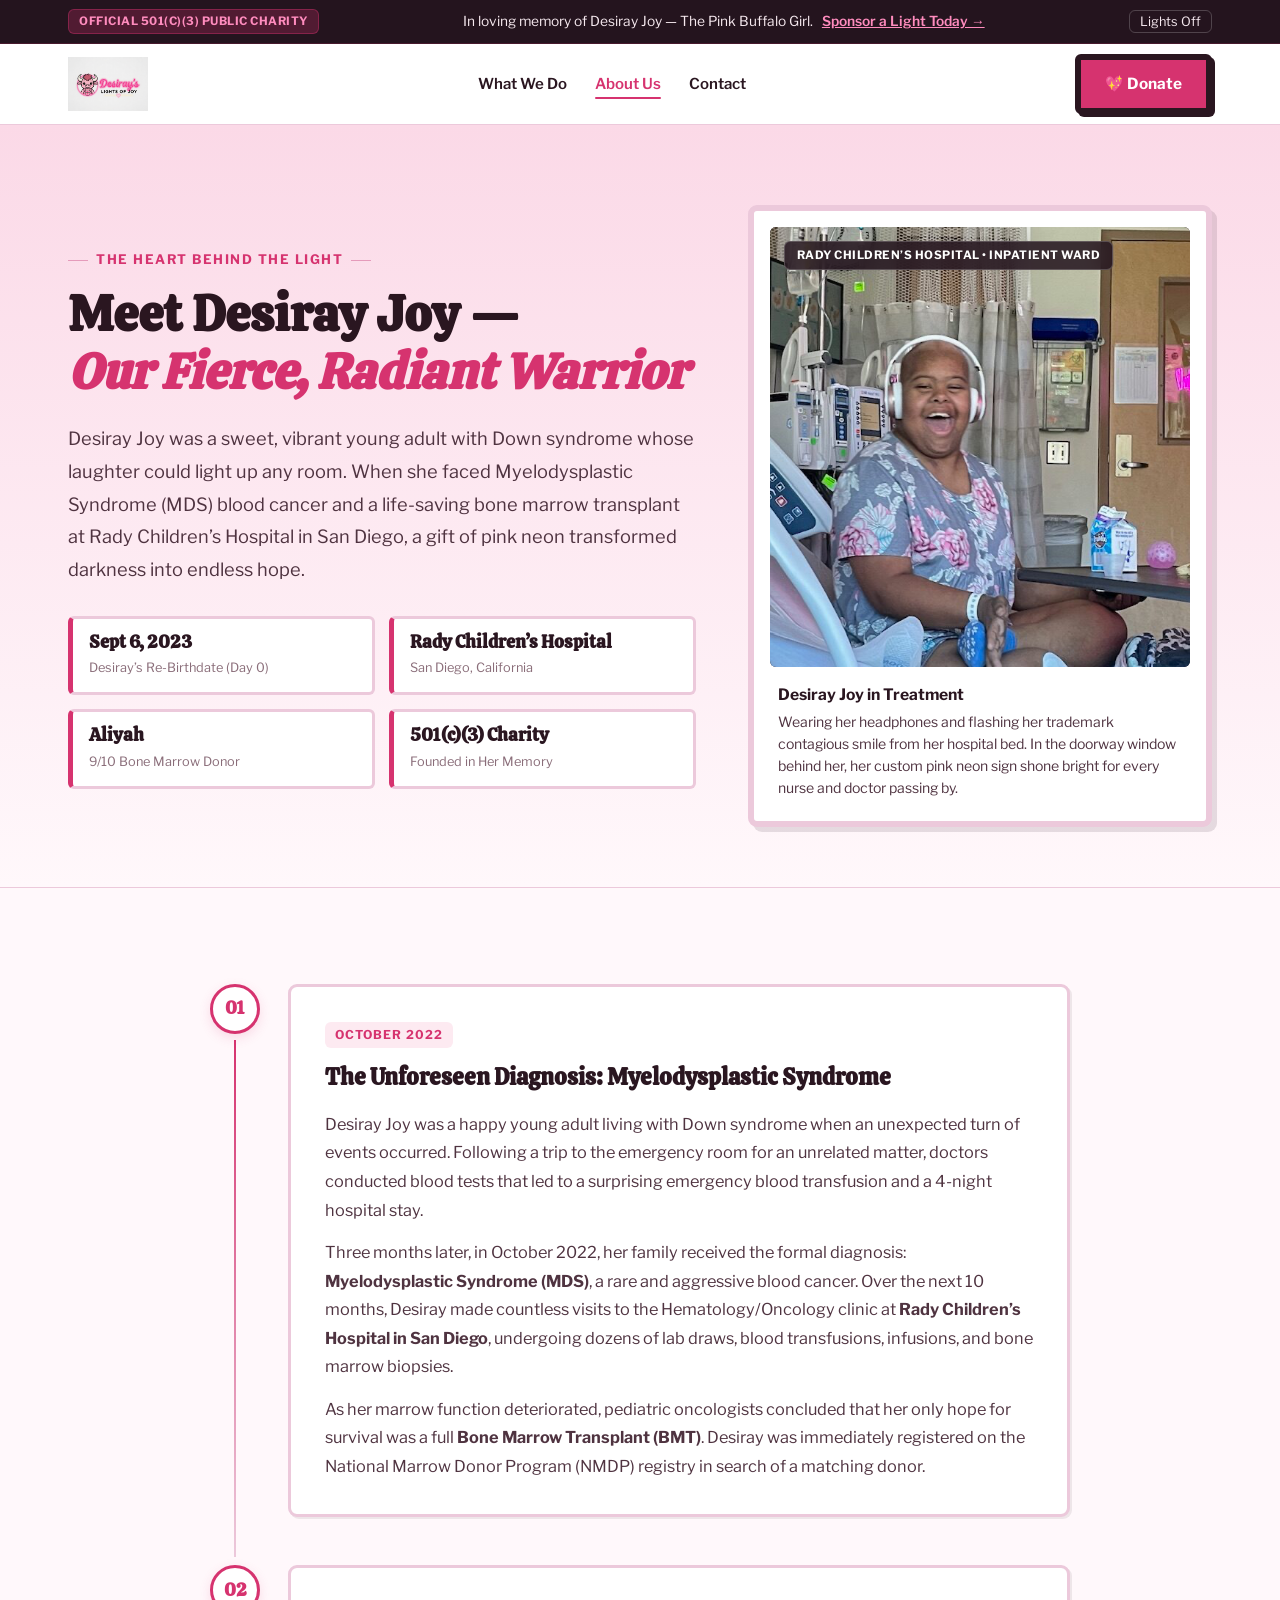
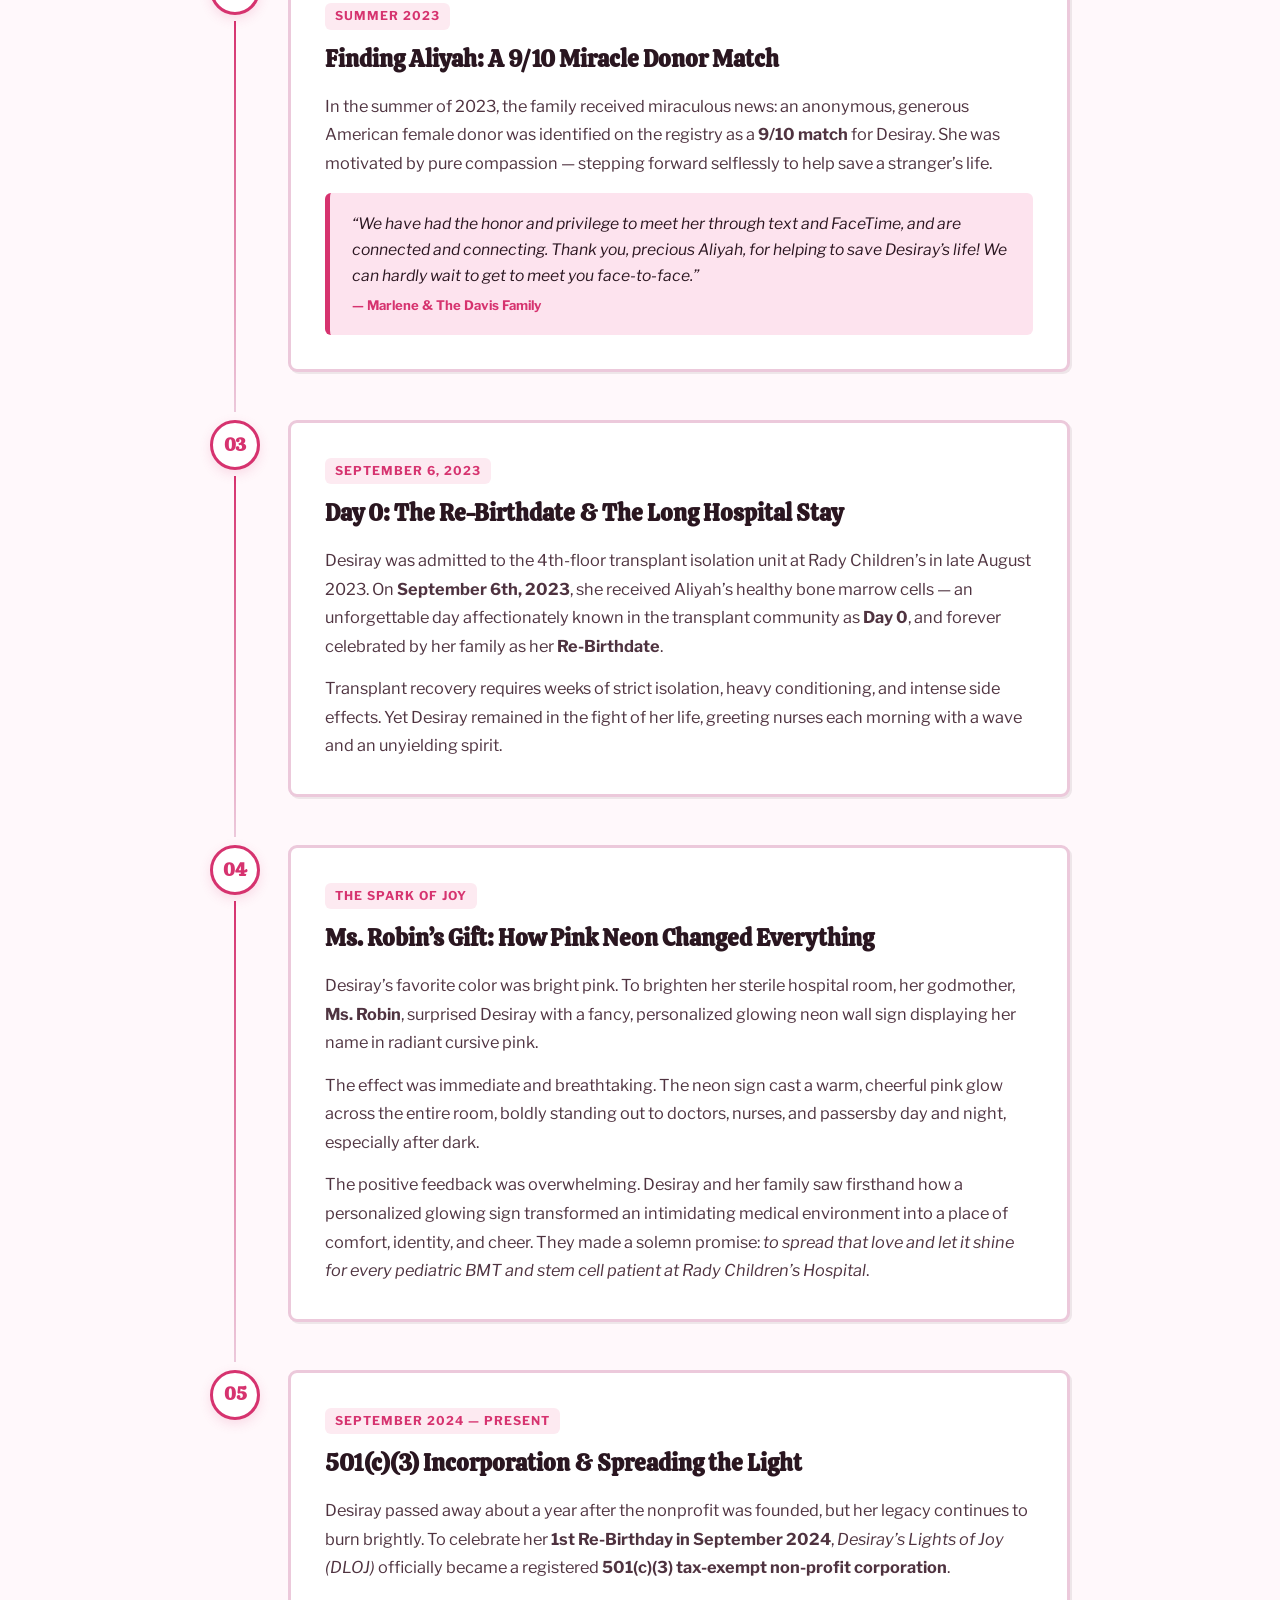
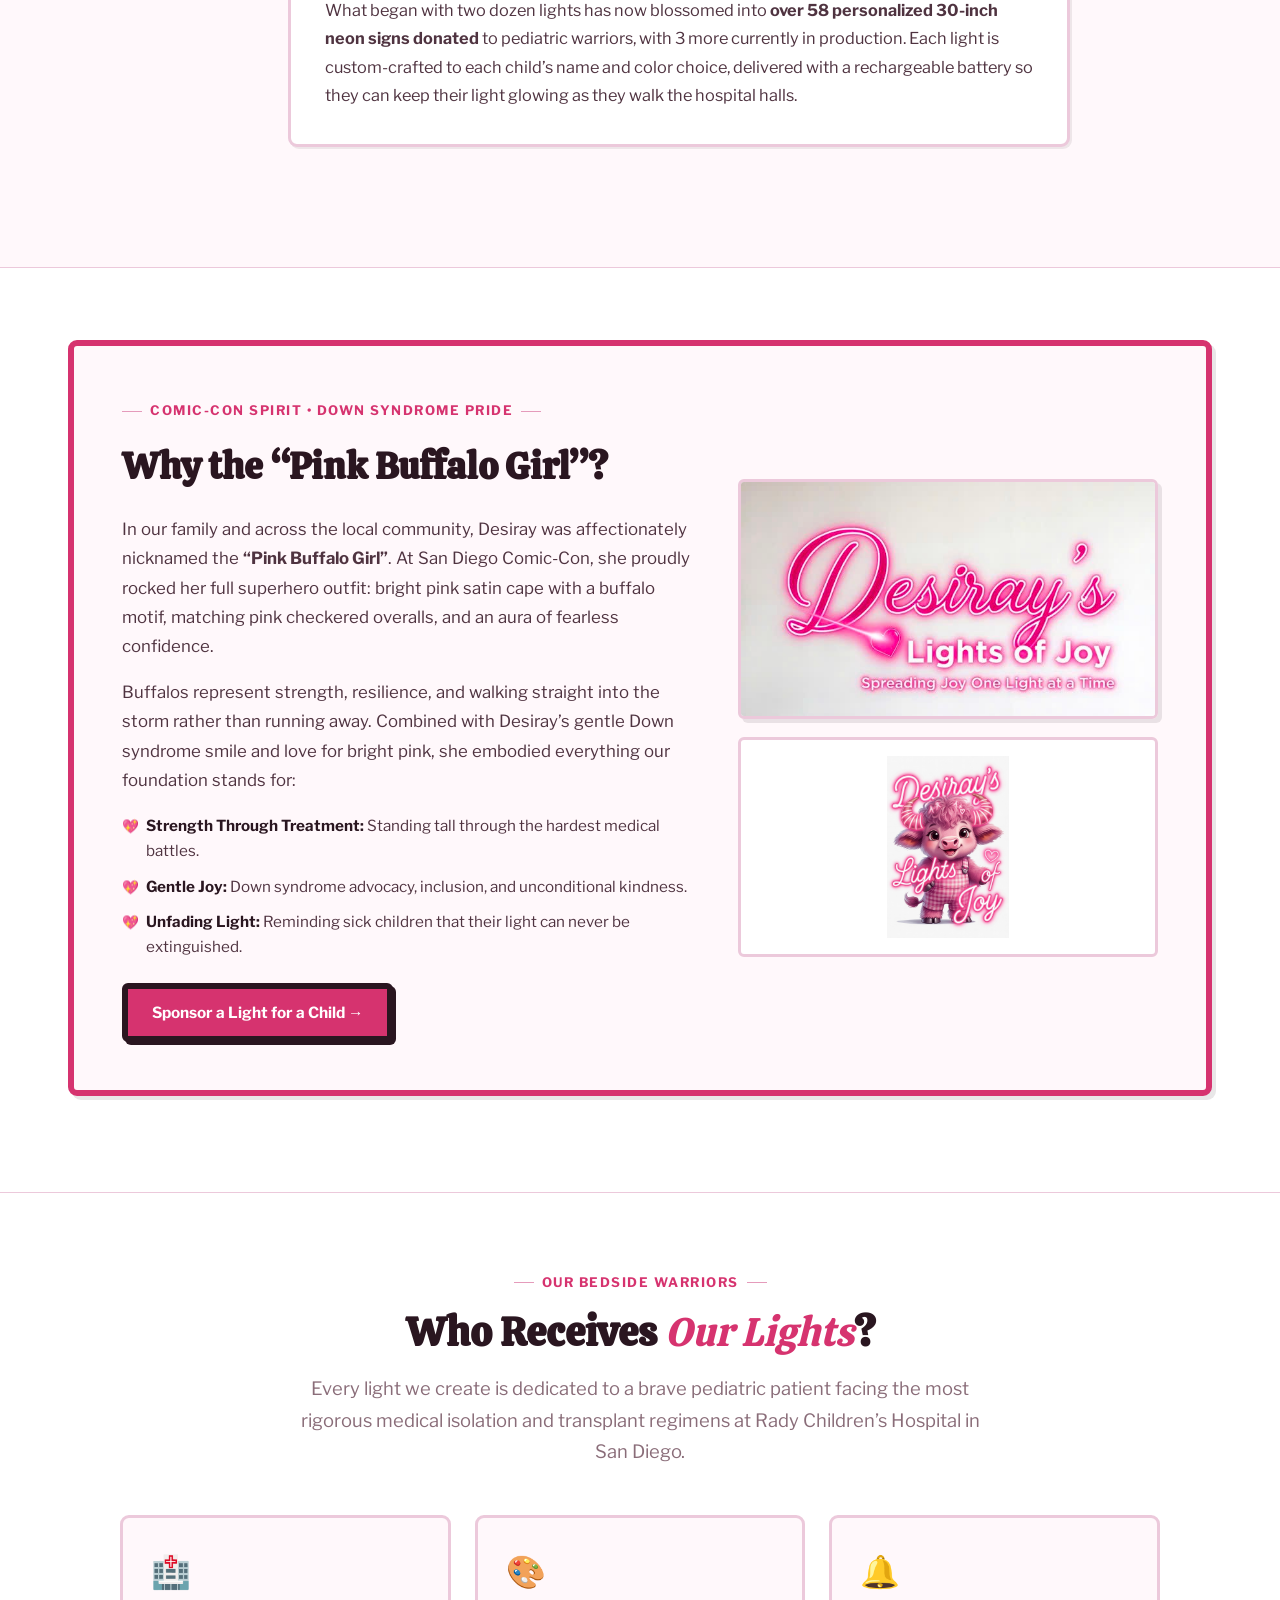
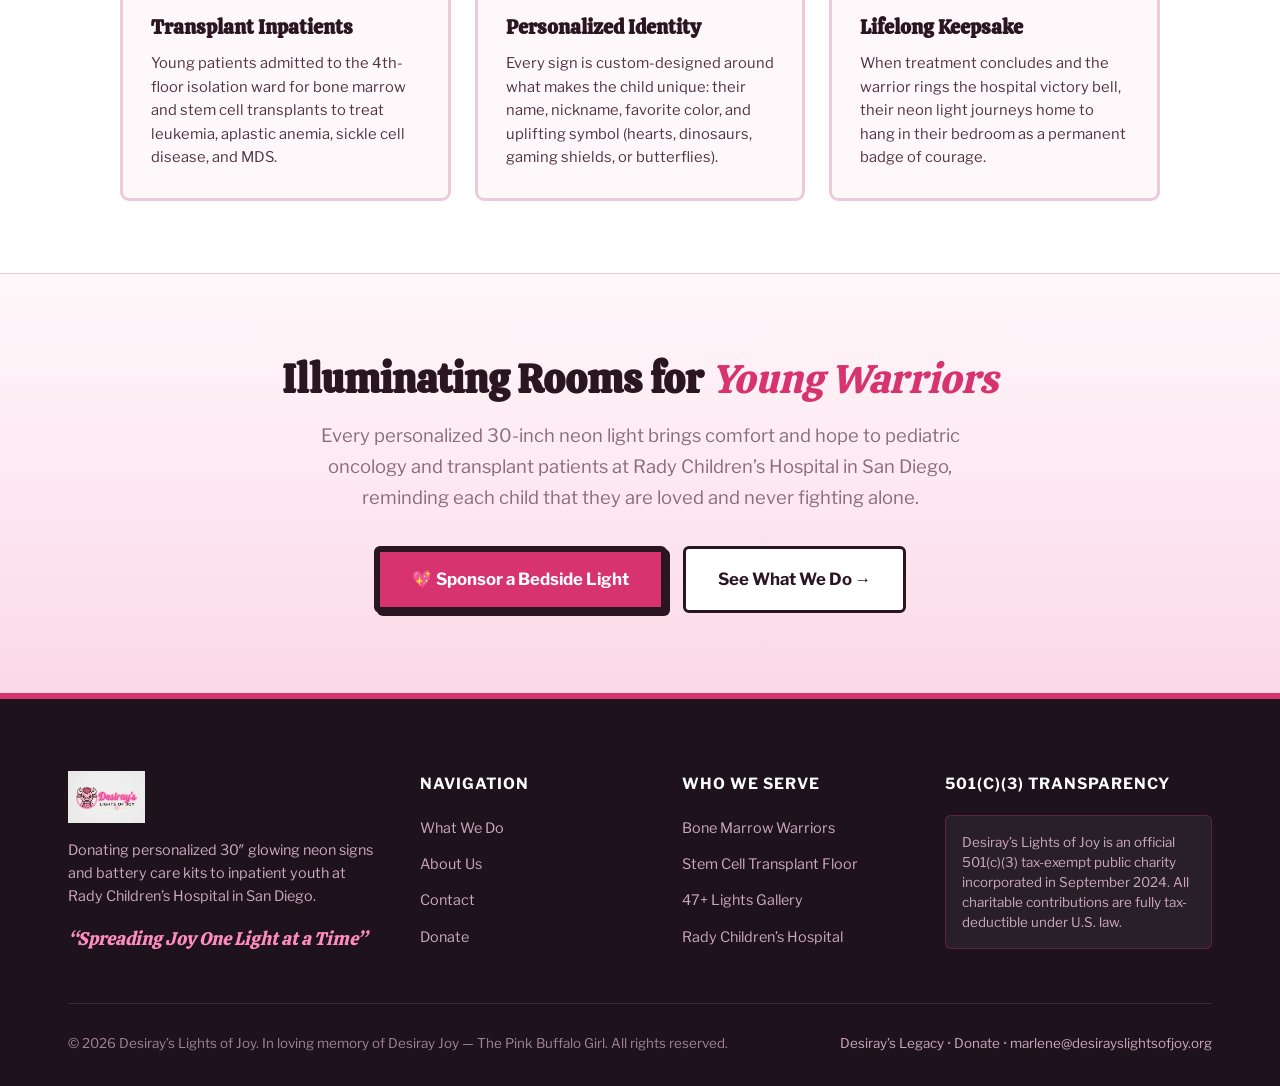
==== commit 67582fb9: "feat: add per-child pages and data for donated neon lights" ====
--- a/html/about.html
+++ b/html/about.html
@@ -7,7 +7,7 @@
   <meta name="description" content="The heartfelt story of Desiray Joy, her battle with MDS blood cancer and bone marrow transplant at Rady Children's Hospital, her donor Aliyah, and how a pink neon sign from Ms. Robin sparked a 501(c)(3) movement.">
   <link rel="stylesheet" href="style.css">
 </head>
-<body data-theme="dark">
+<body data-theme="light">
 
   <!-- TOP ANNOUNCEMENT BAR -->
   <aside class="announcement-bar">
@@ -18,8 +18,8 @@
         <a href="/donate" class="announcement-link">Sponsor a Light Today &rarr;</a>
       </span>
       <div class="theme-toggle-wrap">
-        <button id="nightModeToggleAbout" class="theme-toggle-btn" aria-label="Toggle Evening Glow Mode" title="Toggle Evening Ambient Mode">
-          <span>💡 Evening Glow</span>
+        <button id="nightModeToggleAbout" class="theme-toggle-btn" aria-label="Toggle Lights Off Mode" title="Switch between soft pink and lights-off dark mode">
+          <span>Lights Off</span>
         </button>
       </div>
     </div>
@@ -245,7 +245,7 @@
         </div>
 
         <div class="who-receives-grid" style="display: grid; gap: 24px; max-width: 1040px; margin: 0 auto;">
-          <div style="background: var(--bg-page); border: 1px solid var(--border-subtle); border-radius: 18px; padding: 28px; text-align: left;">
+          <div style="background: var(--bg-page); border: 3px solid var(--border-subtle); border-radius: 9px; padding: 28px; text-align: left;">
             <div style="font-size: 2rem; margin-bottom: 12px;">🏥</div>
             <h4 style="font-family: var(--font-serif); font-size: 1.25rem; color: var(--text-headline); margin-bottom: 8px;">Transplant Inpatients</h4>
             <p style="font-size: 0.92rem; color: var(--text-body); line-height: 1.6; margin: 0;">
@@ -253,7 +253,7 @@
             </p>
           </div>
 
-          <div style="background: var(--bg-page); border: 1px solid var(--border-subtle); border-radius: 18px; padding: 28px; text-align: left;">
+          <div style="background: var(--bg-page); border: 3px solid var(--border-subtle); border-radius: 9px; padding: 28px; text-align: left;">
             <div style="font-size: 2rem; margin-bottom: 12px;">🎨</div>
             <h4 style="font-family: var(--font-serif); font-size: 1.25rem; color: var(--text-headline); margin-bottom: 8px;">Personalized Identity</h4>
             <p style="font-size: 0.92rem; color: var(--text-body); line-height: 1.6; margin: 0;">
@@ -261,7 +261,7 @@
             </p>
           </div>
 
-          <div style="background: var(--bg-page); border: 1px solid var(--border-subtle); border-radius: 18px; padding: 28px; text-align: left;">
+          <div style="background: var(--bg-page); border: 3px solid var(--border-subtle); border-radius: 9px; padding: 28px; text-align: left;">
             <div style="font-size: 2rem; margin-bottom: 12px;">🔔</div>
             <h4 style="font-family: var(--font-serif); font-size: 1.25rem; color: var(--text-headline); margin-bottom: 8px;">Lifelong Keepsake</h4>
             <p style="font-size: 0.92rem; color: var(--text-body); line-height: 1.6; margin: 0;">
--- a/html/style.css
+++ b/html/style.css
@@ -1,68 +1,89 @@
 /* ==========================================================================
    DESIRAY'S LIGHTS OF JOY (DLOJ)
-   Human-Crafted, Warm & Authentic Nonprofit Stylesheet
-   100% Pure CSS (Zero External Libraries, Zero Frameworks, No Generic AI Tropes)
+   Hand-built nonprofit stylesheet. Soft pink by day, "Lights Off" by night.
+   Plain CSS, no framework.
    ========================================================================== */
 
-@import url('https://fonts.googleapis.com/css2?family=Calistoga&family=Caveat:wght@500;600;700&family=Inter:wght@400;500;600;700;800&display=swap');
+@import url('https://fonts.googleapis.com/css2?family=Calistoga&family=Caveat:wght@500;600;700&family=Libre+Franklin:wght@400;500;600;700;800&display=swap');
 
 :root {
-  /* Warm & Human Color Palette */
-  --rose-primary: #e60067;
-  --rose-hover: #cf005c;
-  --rose-soft: #fff0f6;
-  --rose-tint: #ffe4f0;
-  --rose-border: #f7c3dc;
-  --rose-glow: rgba(230, 0, 103, 0.35);
-  --rose-glow-subtle: rgba(230, 0, 103, 0.18);
-
-  /* Deep Black & Atmospheric Dark Palette */
-  --bg-page: #0b070c;
-  --bg-surface: #140d16;
-  --bg-card: #19101b;
-  --bg-warm-tint: #201423;
-  --bg-dark-accent: #060307;
+  /* Soft Pink Daytime Palette (default) */
+  --rose-primary: #d6336f;
+  --rose-hover: #b3215a;
+  --rose-soft: #fdeaf1;
+  --rose-tint: #fbd9e7;
+  --rose-border: #e59bbb;
+  --rose-glow: rgba(214, 51, 111, 0.35);
+  --rose-glow-subtle: rgba(214, 51, 111, 0.16);
+
+  --bg-page: #fff8fb;
+  --bg-surface: #ffffff;
+  --bg-card: #fff2f7;
+  --bg-warm-tint: #fde3ee;
+  --bg-dark-accent: #2a1620;
 
   /* Typography Colors */
-  --text-headline: #ffffff;
-  --text-body: #e3d7df;
-  --text-muted: #b09ba9;
+  --text-headline: #2a1620;
+  --text-body: #4f3340;
+  --text-muted: #8a6d79;
   --text-white: #ffffff;
-  --border-subtle: rgba(255, 255, 255, 0.08);
-  --border-warm: rgba(230, 0, 103, 0.35);
-
-  /* Shadows (Natural, Soft, Physical Feel) */
-  --shadow-sm: 0 2px 6px rgba(44, 20, 36, 0.04);
-  --shadow-card: 0 8px 24px rgba(44, 20, 36, 0.06), 0 2px 6px rgba(44, 20, 36, 0.03);
-  --shadow-hover: 0 14px 32px rgba(230, 0, 103, 0.12), 0 4px 12px rgba(44, 20, 36, 0.04);
-  --shadow-photo: 0 12px 28px rgba(36, 20, 30, 0.15);
-
-  /* Realistic Warm Bedside Neon */
-  --neon-tube-glow: 0 0 12px rgba(255, 64, 150, 0.8), 0 0 24px rgba(230, 0, 103, 0.5), 0 0 40px rgba(230, 0, 103, 0.25);
-  --neon-button-glow: 0 0 15px rgba(230, 0, 103, 0.6), 0 0 30px rgba(230, 0, 103, 0.35);
-
-  /* Human Typography Stack (Editorial Serif + Clean Sans) */
-  --font-serif: "Calistoga", "Iowan Old Style", "Apple Garamond", Georgia, "Times New Roman", serif;
-  --font-sans: "Inter", -apple-system, BlinkMacSystemFont, "Segoe UI", Roboto, "Helvetica Neue", Arial, sans-serif;
+  --border-subtle: #ecc9db;
+  --border-strong: #2a1620;
+  --border-warm: #d6336f;
+
+  /* Ink-and-paper shadows, not soft SaaS blur */
+  --shadow-sm: 2px 2px 0 rgba(42, 22, 32, 0.08);
+  --shadow-card: 4px 4px 0 rgba(42, 22, 32, 0.1);
+  --shadow-hover: 6px 6px 0 rgba(214, 51, 111, 0.35);
+  --shadow-photo: 5px 5px 0 rgba(42, 22, 32, 0.12);
+
+  /* LED Tube Glow */
+  --neon-tube-glow: 0 0 10px rgba(255, 64, 150, 0.75), 0 0 22px rgba(214, 51, 111, 0.45), 0 0 38px rgba(214, 51, 111, 0.22);
+  --neon-button-glow: 0 0 14px rgba(255, 64, 150, 0.55), 0 0 28px rgba(214, 51, 111, 0.3);
+
+  /* Typography: editorial display serif + a sturdy grotesk + a scrawled accent */
+  --font-serif: "Calistoga", "Iowan Old Style", Georgia, "Times New Roman", serif;
+  --font-sans: "Libre Franklin", -apple-system, BlinkMacSystemFont, "Segoe UI", Roboto, Arial, sans-serif;
   --font-handwriting: "Caveat", "Segoe Print", "Bradley Hand", cursive, sans-serif;
+
+  /* Chunky border system — the site's signature, not a generic SaaS hairline */
+  --border-w: 3px;
+  --border-w-lg: 6px;
+  --radius-sm: 6px;
+  --radius-md: 9px;
 
   /* Transitions */
   --trans-smooth: 0.3s cubic-bezier(0.25, 0.8, 0.25, 1);
   --trans-fast: 0.18s ease;
 }
 
-/* Night Glow Mode (Warm ambient dusk hospital room, not cyber arcade) */
+/* "Lights Off" Mode — the room goes dark, the neon keeps glowing */
 [data-theme="dark"] {
+  --rose-primary: #ff4fa0;
+  --rose-hover: #ff77b6;
+  --rose-soft: #2a1b24;
+  --rose-tint: #351f2c;
+  --rose-border: #6b3350;
+  --rose-glow: rgba(255, 79, 160, 0.4);
+  --rose-glow-subtle: rgba(255, 79, 160, 0.2);
+
   --bg-page: #140d16;
   --bg-surface: #1e1320;
   --bg-card: #221625;
   --bg-warm-tint: #2a1b2e;
+  --bg-dark-accent: #060307;
+
   --text-headline: #fff3f8;
   --text-body: #dfcfd8;
   --text-muted: #b59ea9;
-  --border-subtle: rgba(255, 255, 255, 0.1);
-  --border-warm: rgba(230, 0, 103, 0.35);
-  --shadow-card: 0 8px 30px rgba(0, 0, 0, 0.4);
+  --border-subtle: rgba(255, 255, 255, 0.14);
+  --border-strong: #ffffff;
+  --border-warm: #ff4fa0;
+
+  --shadow-sm: 2px 2px 0 rgba(0, 0, 0, 0.35);
+  --shadow-card: 4px 4px 0 rgba(0, 0, 0, 0.4);
+  --shadow-hover: 0 0 18px rgba(255, 79, 160, 0.55), 6px 6px 0 rgba(0, 0, 0, 0.4);
+  --shadow-photo: 5px 5px 0 rgba(0, 0, 0, 0.4);
 }
 
 /* Reset & Base Setup */
@@ -177,9 +198,10 @@
   align-items: center;
   justify-content: center;
   gap: 10px;
-  font-weight: 600;
-  padding: 13px 26px;
-  border-radius: 999px;
+  font-weight: 700;
+  padding: 11px 24px;
+  border-radius: var(--radius-sm);
+  border: var(--border-w) solid var(--border-strong);
   font-size: 0.96rem;
   transition: all var(--trans-smooth);
   text-decoration: none;
@@ -188,61 +210,46 @@
 }
 
 .btn-large {
-  padding: 16px 34px;
+  padding: 14px 32px;
   font-size: 1.05rem;
 }
 
 .btn-primary {
   background-color: var(--rose-primary);
   color: #ffffff;
-  box-shadow: 0 4px 14px rgba(230, 0, 103, 0.28);
+  box-shadow: 3px 3px 0 var(--border-strong);
 }
 
 .btn-primary:hover {
   background-color: var(--rose-hover);
   color: #ffffff;
-}
-
-/* The User's Requirement: Donate button glowing on hover (Refined & elegant) */
+  transform: translate(-1px, -1px);
+  box-shadow: 4px 4px 0 var(--border-strong);
+}
+
+/* The User's Requirement: Donate button glows like a lit neon tube on hover */
 .btn-donate,
 .btn-neon-glow {
-  background: linear-gradient(135deg, #e60067 0%, #ff2e8c 100%);
+  background: var(--rose-primary);
   color: #ffffff;
-  border: 1px solid rgba(255, 255, 255, 0.35);
-  box-shadow: 0 4px 16px rgba(230, 0, 103, 0.3);
+  border: var(--border-w-lg) solid var(--border-strong);
+  box-shadow: 3px 3px 0 var(--border-strong);
   position: relative;
   z-index: 1;
 }
 
-.btn-donate::before,
-.btn-neon-glow::before {
-  content: "";
-  position: absolute;
-  inset: -2px;
-  border-radius: 999px;
-  background: linear-gradient(135deg, #ff1a82, #ff66a8, #ff1a82);
-  opacity: 0;
-  z-index: -1;
-  transition: opacity 0.35s ease, filter 0.35s ease;
-  filter: blur(8px);
-}
-
 .btn-donate:hover,
 .btn-neon-glow:hover {
-  transform: translateY(-2px);
+  transform: translate(-1px, -1px);
   color: #ffffff;
-  box-shadow: 0 0 15px rgba(255, 42, 141, 0.8), 0 0 30px rgba(230, 0, 103, 0.5), 0 4px 20px rgba(230, 0, 103, 0.4);
-}
-
-.btn-donate:hover::before,
-.btn-neon-glow:hover::before {
-  opacity: 1;
+  background-color: var(--rose-hover);
+  box-shadow: 4px 4px 0 var(--border-strong), var(--neon-button-glow);
 }
 
 .btn-secondary {
   background-color: var(--bg-surface);
   color: var(--text-headline);
-  border: 1.5px solid var(--border-subtle);
+  border: var(--border-w) solid var(--border-strong);
 }
 
 .btn-secondary:hover {
@@ -254,12 +261,12 @@
 .btn-outline {
   background: transparent;
   color: var(--rose-primary);
-  border: 1.5px solid var(--rose-primary);
+  border: var(--border-w) solid var(--rose-primary);
 }
 
 .btn-outline:hover {
   background-color: var(--rose-soft);
-  transform: translateY(-2px);
+  transform: translate(-1px, -1px);
 }
 
 /* ==========================================================================
@@ -271,7 +278,7 @@
   color: #f7eaf0;
   padding: 9px 0;
   font-size: 0.86rem;
-  border-bottom: 1px solid rgba(230, 0, 103, 0.2);
+  border-bottom: 1px solid rgba(214, 51, 111, 0.2);
 }
 
 .announcement-inner {
@@ -283,11 +290,11 @@
 }
 
 .announcement-tag {
-  background-color: rgba(230, 0, 103, 0.25);
-  color: #ff94c2;
-  border: 1px solid rgba(230, 0, 103, 0.4);
+  background-color: rgba(214, 51, 111, 0.25);
+  color: #ff8cbe;
+  border: 1px solid rgba(214, 51, 111, 0.4);
   padding: 2px 10px;
-  border-radius: 999px;
+  border-radius: var(--radius-sm);
   font-size: 0.72rem;
   font-weight: 700;
   text-transform: uppercase;
@@ -300,7 +307,7 @@
 }
 
 .announcement-link {
-  color: #ff94c2;
+  color: #ff8cbe;
   text-decoration: underline;
   font-weight: 600;
   margin-left: 6px;
@@ -323,13 +330,13 @@
   color: #f7eaf0;
   font-size: 0.8rem;
   padding: 3px 10px;
-  border-radius: 999px;
+  border-radius: var(--radius-sm);
   border: 1px solid rgba(255, 255, 255, 0.2);
   transition: all var(--trans-fast);
 }
 
 .theme-toggle-btn:hover {
-  background-color: rgba(230, 0, 103, 0.3);
+  background-color: rgba(214, 51, 111, 0.3);
   border-color: var(--rose-primary);
 }
 
@@ -437,12 +444,12 @@
 
 .hero-section {
   padding: 64px 0 84px;
-  background: linear-gradient(180deg, #180d1b 0%, var(--bg-page) 100%);
+  background: linear-gradient(180deg, var(--rose-tint) 0%, var(--bg-page) 100%);
   position: relative;
 }
 
 [data-theme="dark"] .hero-section {
-  background: linear-gradient(180deg, #180f1b 0%, var(--bg-page) 100%);
+  background: linear-gradient(180deg, var(--bg-warm-tint) 0%, var(--bg-page) 100%);
 }
 
 .hero-grid {
@@ -462,7 +469,7 @@
   background-color: var(--rose-soft);
   border: 1px solid var(--rose-border);
   padding: 6px 14px;
-  border-radius: 999px;
+  border-radius: var(--radius-sm);
   margin-bottom: 20px;
 }
 
@@ -523,8 +530,8 @@
 
 .hero-photo-card {
   background: var(--bg-surface);
-  border: 1px solid var(--border-subtle);
-  border-radius: 20px;
+  border: var(--border-w-lg) solid var(--border-subtle);
+  border-radius: var(--radius-md);
   padding: 16px;
   box-shadow: var(--shadow-photo);
   position: relative;
@@ -532,7 +539,7 @@
 
 .hero-photo-wrapper {
   position: relative;
-  border-radius: 14px;
+  border-radius: var(--radius-sm);
   overflow: hidden;
   background: #24141e;
 }
@@ -556,7 +563,7 @@
   backdrop-filter: blur(8px);
   color: #ffffff;
   padding: 5px 12px;
-  border-radius: 999px;
+  border-radius: var(--radius-sm);
   font-size: 0.74rem;
   font-weight: 700;
   letter-spacing: 0.5px;
@@ -584,10 +591,10 @@
   bottom: -24px;
   right: -20px;
   background: var(--bg-surface);
-  border: 2px solid var(--rose-primary);
-  border-radius: 18px;
+  border: var(--border-w) solid var(--rose-primary);
+  border-radius: var(--radius-md);
   padding: 10px 14px;
-  box-shadow: 0 10px 24px rgba(230, 0, 103, 0.25);
+  box-shadow: 0 10px 24px rgba(214, 51, 111, 0.25);
   display: flex;
   align-items: center;
   gap: 10px;
@@ -698,8 +705,8 @@
 
 .letter-card {
   background-color: var(--bg-surface);
-  border: 1px solid var(--border-subtle);
-  border-radius: 24px;
+  border: var(--border-w) solid var(--border-subtle);
+  border-radius: var(--radius-md);
   padding: 44px;
   box-shadow: var(--shadow-card);
 }
@@ -752,8 +759,8 @@
 .photo-polaroid {
   background: var(--bg-surface);
   padding: 16px 16px 20px;
-  border-radius: 16px;
-  border: 1px solid var(--border-subtle);
+  border-radius: var(--radius-sm);
+  border: var(--border-w) solid var(--border-subtle);
   box-shadow: var(--shadow-card);
   transition: transform var(--trans-smooth);
 }
@@ -764,7 +771,7 @@
 }
 
 .photo-polaroid img {
-  border-radius: 10px;
+  border-radius: var(--radius-sm);
   width: 100%;
   height: 240px;
   object-fit: cover;
@@ -804,8 +811,8 @@
 
 .step-box {
   background: var(--bg-page);
-  border: 1px solid var(--border-subtle);
-  border-radius: 18px;
+  border: var(--border-w) solid var(--border-subtle);
+  border-radius: var(--radius-md);
   padding: 32px 24px;
   position: relative;
   transition: all var(--trans-smooth);
@@ -825,7 +832,7 @@
   background: var(--rose-soft);
   display: inline-block;
   padding: 4px 12px;
-  border-radius: 999px;
+  border-radius: var(--radius-sm);
   margin-bottom: 16px;
 }
 
@@ -862,12 +869,12 @@
 
 .filter-pill {
   padding: 9px 20px;
-  border-radius: 999px;
+  border-radius: var(--radius-sm);
   font-size: 0.9rem;
   font-weight: 600;
   color: var(--text-headline);
   background-color: var(--bg-surface);
-  border: 1px solid var(--border-subtle);
+  border: var(--border-w) solid var(--border-subtle);
   transition: all var(--trans-fast);
   cursor: pointer;
 }
@@ -877,7 +884,7 @@
   background-color: var(--rose-primary);
   color: #ffffff;
   border-color: var(--rose-primary);
-  box-shadow: 0 4px 12px rgba(230, 0, 103, 0.25);
+  box-shadow: 0 4px 12px rgba(214, 51, 111, 0.25);
 }
 
 .lights-card-grid {
@@ -889,8 +896,8 @@
 
 .bedside-light-card {
   background: var(--bg-surface);
-  border: 1px solid var(--border-subtle);
-  border-radius: 20px;
+  border: var(--border-w) solid var(--border-subtle);
+  border-radius: var(--radius-md);
   overflow: hidden;
   box-shadow: var(--shadow-sm);
   display: flex;
@@ -902,8 +909,8 @@
 /* Real donated-light photo card (what_we_do.html gallery) */
 .real-light-card {
   background: #050505;
-  border: 2px solid var(--rose-primary);
-  border-radius: 16px;
+  border: var(--border-w-lg) solid var(--rose-primary);
+  border-radius: var(--radius-sm);
   overflow: hidden;
   box-shadow: var(--shadow-sm);
   cursor: pointer;
@@ -960,12 +967,12 @@
   position: absolute;
   top: 12px;
   left: 12px;
-  background: rgba(230, 0, 103, 0.85);
+  background: rgba(214, 51, 111, 0.85);
   color: #ffffff;
   font-size: 0.72rem;
   font-weight: 700;
   padding: 3px 10px;
-  border-radius: 999px;
+  border-radius: var(--radius-sm);
   text-transform: uppercase;
 }
 
@@ -980,7 +987,7 @@
 /* Subtle, realistic glow colors */
 .neon-lettering.glow-pink {
   color: #fff2f8;
-  text-shadow: 0 0 5px #ffffff, 0 0 12px #ff2e8c, 0 0 25px #e60067;
+  text-shadow: 0 0 5px #ffffff, 0 0 12px #ff6fa8, 0 0 25px #d6336f;
 }
 
 .neon-lettering.glow-cyan {
@@ -1078,14 +1085,14 @@
 
 .modal-card {
   background: var(--bg-surface);
-  border-radius: 24px;
+  border-radius: var(--radius-md);
   width: 100%;
   max-width: 740px;
   max-height: 90vh;
   overflow-y: auto;
   box-shadow: 0 20px 60px rgba(0, 0, 0, 0.25);
   position: relative;
-  border: 1px solid var(--border-subtle);
+  border: var(--border-w) solid var(--border-subtle);
 }
 
 .modal-close-btn {
@@ -1095,7 +1102,7 @@
   width: 36px;
   height: 36px;
   background: rgba(255, 255, 255, 0.85);
-  border: 1px solid var(--border-subtle);
+  border: var(--border-w) solid var(--border-subtle);
   border-radius: 50%;
   font-size: 1.4rem;
   display: flex;
@@ -1115,7 +1122,7 @@
   background: #190c18;
   padding: 44px 24px;
   text-align: center;
-  border-radius: 23px 23px 0 0;
+  border-radius: var(--radius-md) var(--radius-md) 0 0;
   border-bottom: 1px solid rgba(255, 255, 255, 0.1);
 }
 
@@ -1149,7 +1156,7 @@
   color: var(--rose-primary);
   border: 1px solid var(--rose-border);
   padding: 3px 12px;
-  border-radius: 999px;
+  border-radius: var(--radius-sm);
   font-size: 0.78rem;
   font-weight: 700;
 }
@@ -1183,9 +1190,9 @@
 
 .modal-quote-quote {
   background: var(--bg-warm-tint);
-  border-left: 3px solid var(--rose-primary);
+  border-left: 5px solid var(--rose-primary);
   padding: 18px 22px;
-  border-radius: 12px;
+  border-radius: var(--radius-sm);
   margin-bottom: 28px;
 }
 
@@ -1258,8 +1265,8 @@
 
 .tier-card-item {
   background: var(--bg-page);
-  border: 1px solid var(--border-subtle);
-  border-radius: 16px;
+  border: var(--border-w) solid var(--border-subtle);
+  border-radius: var(--radius-sm);
   padding: 20px;
   display: flex;
   align-items: center;
@@ -1309,8 +1316,8 @@
 /* The Donation Form Box */
 .donation-interactive-box {
   background: var(--bg-page);
-  border: 1.5px solid var(--border-warm);
-  border-radius: 24px;
+  border: var(--border-w-lg) solid var(--border-warm);
+  border-radius: var(--radius-md);
   padding: 40px;
   box-shadow: var(--shadow-card);
 }
@@ -1336,15 +1343,15 @@
   grid-template-columns: 1fr 1fr;
   gap: 6px;
   background: var(--bg-surface);
-  border: 1px solid var(--border-subtle);
-  border-radius: 999px;
+  border: var(--border-w) solid var(--border-subtle);
+  border-radius: var(--radius-sm);
   padding: 4px;
   margin-bottom: 22px;
 }
 
 .freq-opt {
   padding: 10px;
-  border-radius: 999px;
+  border-radius: var(--radius-sm);
   font-weight: 600;
   font-size: 0.9rem;
   color: var(--text-headline);
@@ -1358,25 +1365,30 @@
 
 .amount-select-grid {
   display: grid;
-  grid-template-columns: repeat(4, 1fr);
-  gap: 10px;
+  grid-template-columns: repeat(3, 1fr);
+  gap: 12px;
   margin-bottom: 20px;
 }
 
 .amount-tile {
+  display: block;
   background: var(--bg-surface);
-  border: 1.5px solid var(--border-subtle);
-  border-radius: 14px;
-  padding: 14px 6px;
+  border: var(--border-w) solid var(--border-subtle);
+  border-radius: var(--radius-sm);
+  padding: 16px 6px;
   text-align: center;
+  text-decoration: none;
   transition: all var(--trans-fast);
   position: relative;
+  cursor: pointer;
 }
 
 .amount-tile:hover,
 .amount-tile.active {
   border-color: var(--rose-primary);
   background-color: var(--rose-soft);
+  transform: translate(-1px, -1px);
+  box-shadow: 3px 3px 0 var(--rose-primary);
 }
 
 .amount-tile strong {
@@ -1409,7 +1421,7 @@
   font-size: 0.62rem;
   font-weight: 700;
   padding: 2px 6px;
-  border-radius: 999px;
+  border-radius: var(--radius-sm);
   text-transform: uppercase;
   white-space: nowrap;
 }
@@ -1443,8 +1455,8 @@
 .input-with-dollar input {
   width: 100%;
   padding: 12px 16px 12px 34px;
-  border: 1.5px solid var(--border-subtle);
-  border-radius: 12px;
+  border: var(--border-w) solid var(--border-subtle);
+  border-radius: var(--radius-sm);
   font-size: 1.05rem;
   font-weight: 600;
   color: var(--text-headline);
@@ -1474,8 +1486,8 @@
 .field-control {
   width: 100%;
   padding: 12px 16px;
-  border: 1.5px solid var(--border-subtle);
-  border-radius: 12px;
+  border: var(--border-w) solid var(--border-subtle);
+  border-radius: var(--radius-sm);
   font-size: 0.95rem;
   color: var(--text-headline);
   background: var(--bg-surface);
@@ -1496,8 +1508,8 @@
 
 .pay-tab-btn {
   background: var(--bg-surface);
-  border: 1.5px solid var(--border-subtle);
-  border-radius: 10px;
+  border: var(--border-w) solid var(--border-subtle);
+  border-radius: var(--radius-sm);
   padding: 10px 6px;
   font-size: 0.82rem;
   font-weight: 600;
@@ -1516,7 +1528,7 @@
   width: 100%;
   padding: 16px;
   font-size: 1.1rem;
-  border-radius: 12px;
+  border-radius: var(--radius-sm);
 }
 
 .security-trust-note {
@@ -1544,8 +1556,8 @@
 
 .guestbook-form-card {
   background: var(--bg-surface);
-  border: 1px solid var(--border-subtle);
-  border-radius: 20px;
+  border: var(--border-w) solid var(--border-subtle);
+  border-radius: var(--radius-md);
   padding: 36px;
   box-shadow: var(--shadow-sm);
   position: sticky;
@@ -1577,8 +1589,8 @@
 
 .sticky-note-card {
   background: var(--bg-surface);
-  border: 1px solid var(--border-subtle);
-  border-radius: 16px;
+  border: var(--border-w) solid var(--border-subtle);
+  border-radius: var(--radius-sm);
   padding: 22px;
   box-shadow: var(--shadow-sm);
   position: relative;
@@ -1622,7 +1634,7 @@
   font-size: 0.76rem;
   font-weight: 700;
   padding: 2px 10px;
-  border-radius: 999px;
+  border-radius: var(--radius-sm);
   margin-bottom: 10px;
 }
 
@@ -1651,8 +1663,8 @@
 
 .merch-item-card {
   background: var(--bg-page);
-  border: 1px solid var(--border-subtle);
-  border-radius: 20px;
+  border: var(--border-w) solid var(--border-subtle);
+  border-radius: var(--radius-md);
   overflow: hidden;
   display: flex;
   flex-direction: column;
@@ -1689,7 +1701,7 @@
   font-size: 0.72rem;
   font-weight: 700;
   padding: 3px 10px;
-  border-radius: 999px;
+  border-radius: var(--radius-sm);
   text-transform: uppercase;
 }
 
@@ -1730,7 +1742,7 @@
   background-color: #1e131d;
   color: #f7eaf1;
   padding: 72px 0 32px;
-  border-top: 2px solid var(--rose-primary);
+  border-top: var(--border-w-lg) solid var(--rose-primary);
 }
 
 .footer-columns {
@@ -1758,7 +1770,7 @@
   font-family: var(--font-serif);
   font-style: italic;
   font-size: 1.15rem;
-  color: #ff94c2;
+  color: #ff8cbe;
 }
 
 .footer-col-title {
@@ -1788,8 +1800,8 @@
 
 .footer-tax-box {
   background: rgba(255, 255, 255, 0.05);
-  border: 1px solid rgba(230, 0, 103, 0.3);
-  border-radius: 14px;
+  border: 1px solid rgba(214, 51, 111, 0.3);
+  border-radius: var(--radius-sm);
   padding: 16px;
   font-size: 0.84rem;
   color: #cca8be;
@@ -1817,13 +1829,13 @@
 
 .donate-hero-banner {
   padding: 72px 0 54px;
-  background: linear-gradient(180deg, #1b0c1e 0%, var(--bg-page) 100%);
+  background: linear-gradient(180deg, var(--rose-tint) 0%, var(--bg-page) 100%);
   text-align: center;
   border-bottom: 1px solid var(--border-subtle);
 }
 
 [data-theme="dark"] .donate-hero-banner {
-  background: linear-gradient(180deg, #1f1020 0%, var(--bg-page) 100%);
+  background: linear-gradient(180deg, var(--bg-warm-tint) 0%, var(--bg-page) 100%);
 }
 
 .donate-hero-title {
@@ -1858,8 +1870,8 @@
 
 .package-card {
   background: var(--bg-surface);
-  border: 1.5px solid var(--border-subtle);
-  border-radius: 22px;
+  border: var(--border-w) solid var(--border-subtle);
+  border-radius: var(--radius-md);
   padding: 34px 26px;
   display: flex;
   flex-direction: column;
@@ -1876,7 +1888,7 @@
 }
 
 .package-card.highlight {
-  border: 2px solid var(--rose-primary);
+  border: var(--border-w-lg) solid var(--rose-primary);
   background: linear-gradient(180deg, var(--rose-soft) 0%, var(--bg-surface) 25%);
 }
 
@@ -1890,7 +1902,7 @@
   font-size: 0.74rem;
   font-weight: 700;
   padding: 3px 12px;
-  border-radius: 999px;
+  border-radius: var(--radius-sm);
   text-transform: uppercase;
   white-space: nowrap;
 }
@@ -1966,8 +1978,8 @@
 /* Zelle Direct Card */
 .zelle-real-box {
   background: var(--bg-surface);
-  border: 2px solid #7414ca;
-  border-radius: 18px;
+  border: var(--border-w-lg) solid #7414ca;
+  border-radius: var(--radius-md);
   padding: 26px;
   margin: 18px 0;
 }
@@ -1995,7 +2007,7 @@
   font-size: 0.78rem;
   font-weight: 700;
   padding: 3px 10px;
-  border-radius: 999px;
+  border-radius: var(--radius-sm);
 }
 
 .zelle-instruction-text {
@@ -2032,7 +2044,7 @@
 
 .zelle-qr-preview-frame {
   border: 1.5px dashed #7414ca;
-  border-radius: 12px;
+  border-radius: var(--radius-sm);
   padding: 12px;
   text-align: center;
   background: #fbf9fe;
@@ -2047,7 +2059,7 @@
   height: 100px;
   margin: 0 auto 6px;
   background: repeating-linear-gradient(45deg, #7414ca, #7414ca 8px, #ffffff 8px, #ffffff 16px);
-  border-radius: 8px;
+  border-radius: var(--radius-sm);
   display: flex;
   align-items: center;
   justify-content: center;
@@ -2072,12 +2084,12 @@
 
 .about-hero-section {
   padding: 80px 0 60px;
-  background: linear-gradient(180deg, #1b0c1e 0%, var(--bg-page) 100%);
+  background: linear-gradient(180deg, var(--rose-tint) 0%, var(--bg-page) 100%);
   border-bottom: 1px solid var(--border-subtle);
 }
 
 [data-theme="dark"] .about-hero-section {
-  background: linear-gradient(180deg, #201021 0%, var(--bg-page) 100%);
+  background: linear-gradient(180deg, var(--bg-warm-tint) 0%, var(--bg-page) 100%);
 }
 
 .about-hero-grid {
@@ -2116,9 +2128,9 @@
 
 .quick-fact-item {
   background: var(--bg-surface);
-  border: 1px solid var(--border-subtle);
-  border-left: 3px solid var(--rose-primary);
-  border-radius: 12px;
+  border: var(--border-w) solid var(--border-subtle);
+  border-left: 5px solid var(--rose-primary);
+  border-radius: var(--radius-sm);
   padding: 12px 16px;
 }
 
@@ -2143,8 +2155,8 @@
 
 .real-portrait-card {
   background: var(--bg-surface);
-  border: 1px solid var(--border-subtle);
-  border-radius: 22px;
+  border: var(--border-w-lg) solid var(--border-subtle);
+  border-radius: var(--radius-md);
   padding: 16px;
   box-shadow: var(--shadow-photo);
 }
@@ -2155,7 +2167,7 @@
 
 .portrait-image-frame {
   position: relative;
-  border-radius: 16px;
+  border-radius: var(--radius-sm);
   overflow: hidden;
   background: #24141e;
 }
@@ -2169,6 +2181,18 @@
 }
 
 .real-portrait-card:hover .desiray-real-photo {
+  transform: scale(1.02);
+}
+
+.child-light-photo {
+  width: 100%;
+  height: 420px;
+  object-fit: contain;
+  background: #050505;
+  transition: transform var(--trans-smooth);
+}
+
+.real-portrait-card:hover .child-light-photo {
   transform: scale(1.02);
 }
 
@@ -2184,7 +2208,7 @@
   text-transform: uppercase;
   letter-spacing: 0.5px;
   padding: 4px 12px;
-  border-radius: 999px;
+  border-radius: var(--radius-sm);
   border: 1px solid rgba(255, 255, 255, 0.2);
 }
 
@@ -2230,7 +2254,7 @@
   width: 50px;
   height: 50px;
   background: var(--bg-surface);
-  border: 2px solid var(--rose-primary);
+  border: var(--border-w) solid var(--rose-primary);
   color: var(--rose-primary);
   border-radius: 50%;
   display: flex;
@@ -2240,14 +2264,14 @@
   font-size: 1.15rem;
   font-weight: 700;
   flex-shrink: 0;
-  box-shadow: 0 4px 12px rgba(230, 0, 103, 0.15);
+  box-shadow: 0 4px 12px rgba(214, 51, 111, 0.15);
   z-index: 1;
 }
 
 .entry-content {
   background: var(--bg-surface);
-  border: 1px solid var(--border-subtle);
-  border-radius: 20px;
+  border: var(--border-w) solid var(--border-subtle);
+  border-radius: var(--radius-md);
   padding: 34px;
   box-shadow: var(--shadow-sm);
   flex-grow: 1;
@@ -2262,7 +2286,7 @@
   text-transform: uppercase;
   letter-spacing: 1px;
   padding: 3px 10px;
-  border-radius: 999px;
+  border-radius: var(--radius-sm);
   margin-bottom: 10px;
 }
 
@@ -2287,9 +2311,9 @@
 
 .story-highlight-quote {
   background: var(--bg-warm-tint);
-  border-left: 3px solid var(--rose-primary);
+  border-left: 5px solid var(--rose-primary);
   padding: 18px 22px;
-  border-radius: 12px;
+  border-radius: var(--radius-sm);
   font-style: italic;
   font-size: 0.98rem;
   color: var(--text-headline);
@@ -2315,8 +2339,8 @@
 
 .tribute-card {
   background: var(--bg-page);
-  border: 1.5px solid var(--border-warm);
-  border-radius: 24px;
+  border: var(--border-w-lg) solid var(--border-warm);
+  border-radius: var(--radius-md);
   padding: 48px;
   box-shadow: var(--shadow-card);
 }
@@ -2380,8 +2404,8 @@
   width: 100%;
   height: 240px;
   object-fit: cover;
-  border-radius: 16px;
-  border: 1px solid var(--border-subtle);
+  border-radius: var(--radius-sm);
+  border: var(--border-w) solid var(--border-subtle);
   box-shadow: var(--shadow-card);
 }
 
@@ -2390,19 +2414,19 @@
   height: 220px;
   object-fit: contain;
   background: var(--bg-surface);
-  border-radius: 16px;
-  border: 1px solid var(--border-subtle);
+  border-radius: var(--radius-sm);
+  border: var(--border-w) solid var(--border-subtle);
   padding: 16px;
 }
 
 .about-cta-section {
   padding: 80px 0;
-  background: linear-gradient(180deg, var(--bg-page) 0%, #1b0c1e 100%);
+  background: linear-gradient(180deg, var(--bg-page) 0%, var(--rose-tint) 100%);
   border-top: 1px solid var(--border-subtle);
 }
 
 [data-theme="dark"] .about-cta-section {
-  background: linear-gradient(180deg, var(--bg-page) 0%, #201021 100%);
+  background: linear-gradient(180deg, var(--bg-page) 0%, var(--bg-warm-tint) 100%);
 }
 
 /* ==========================================================================
@@ -2661,8 +2685,8 @@
 
 .contact-form-card {
   background: var(--bg-surface);
-  border: 1px solid var(--border-subtle);
-  border-radius: 20px;
+  border: var(--border-w) solid var(--border-subtle);
+  border-radius: var(--radius-md);
   padding: 32px;
   box-shadow: var(--shadow-sm);
 }
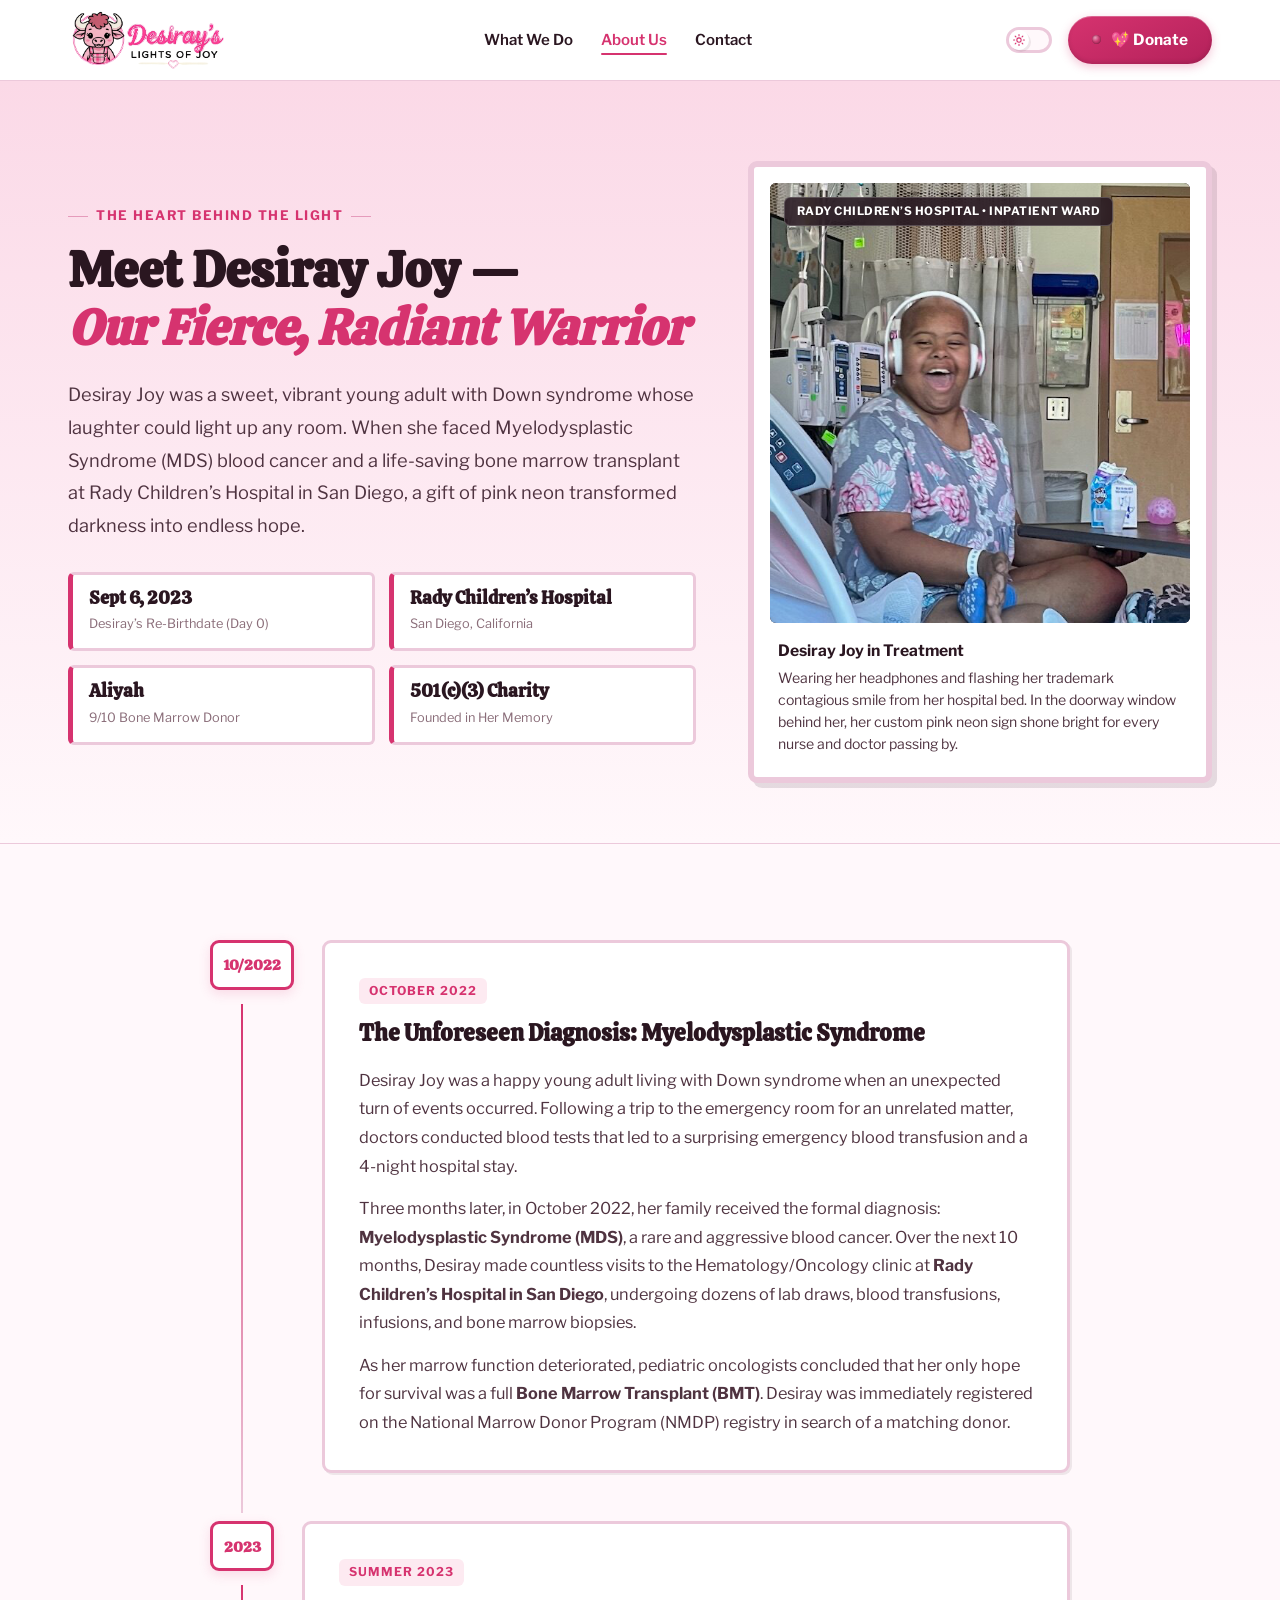
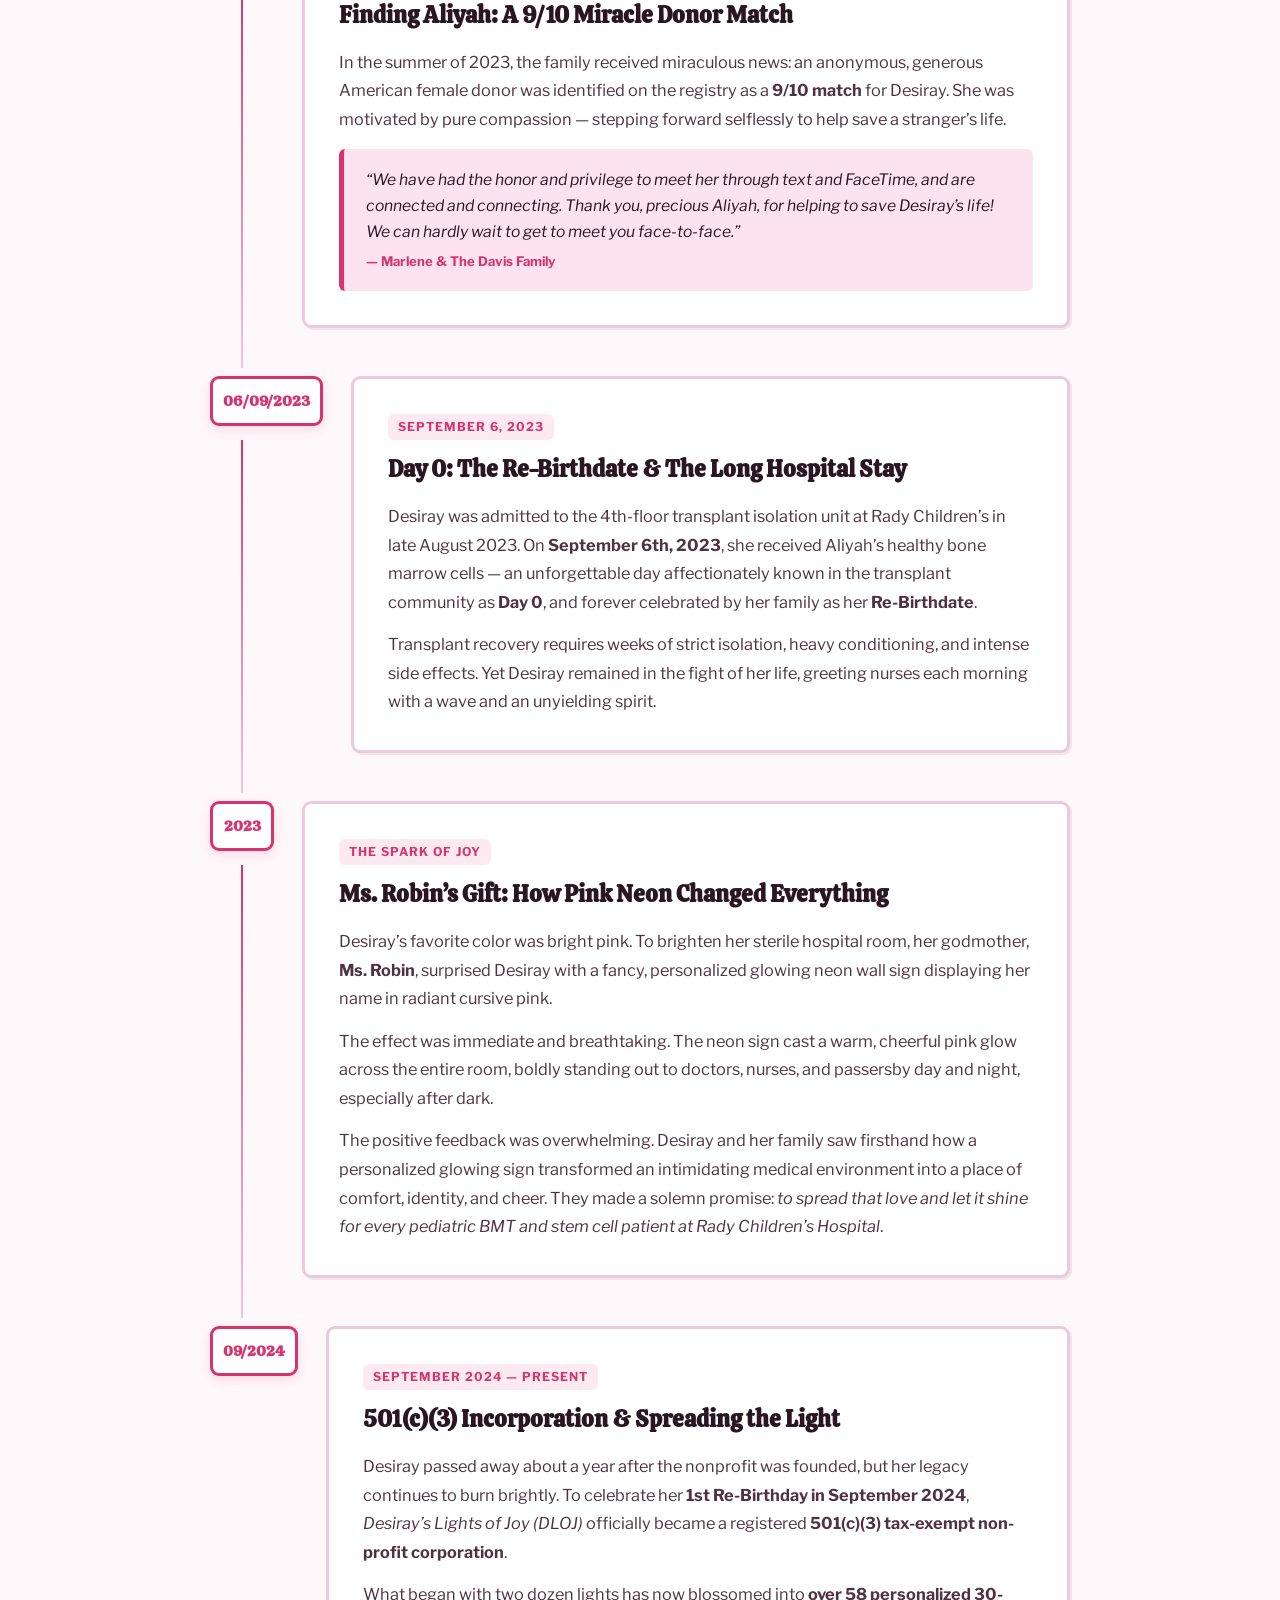
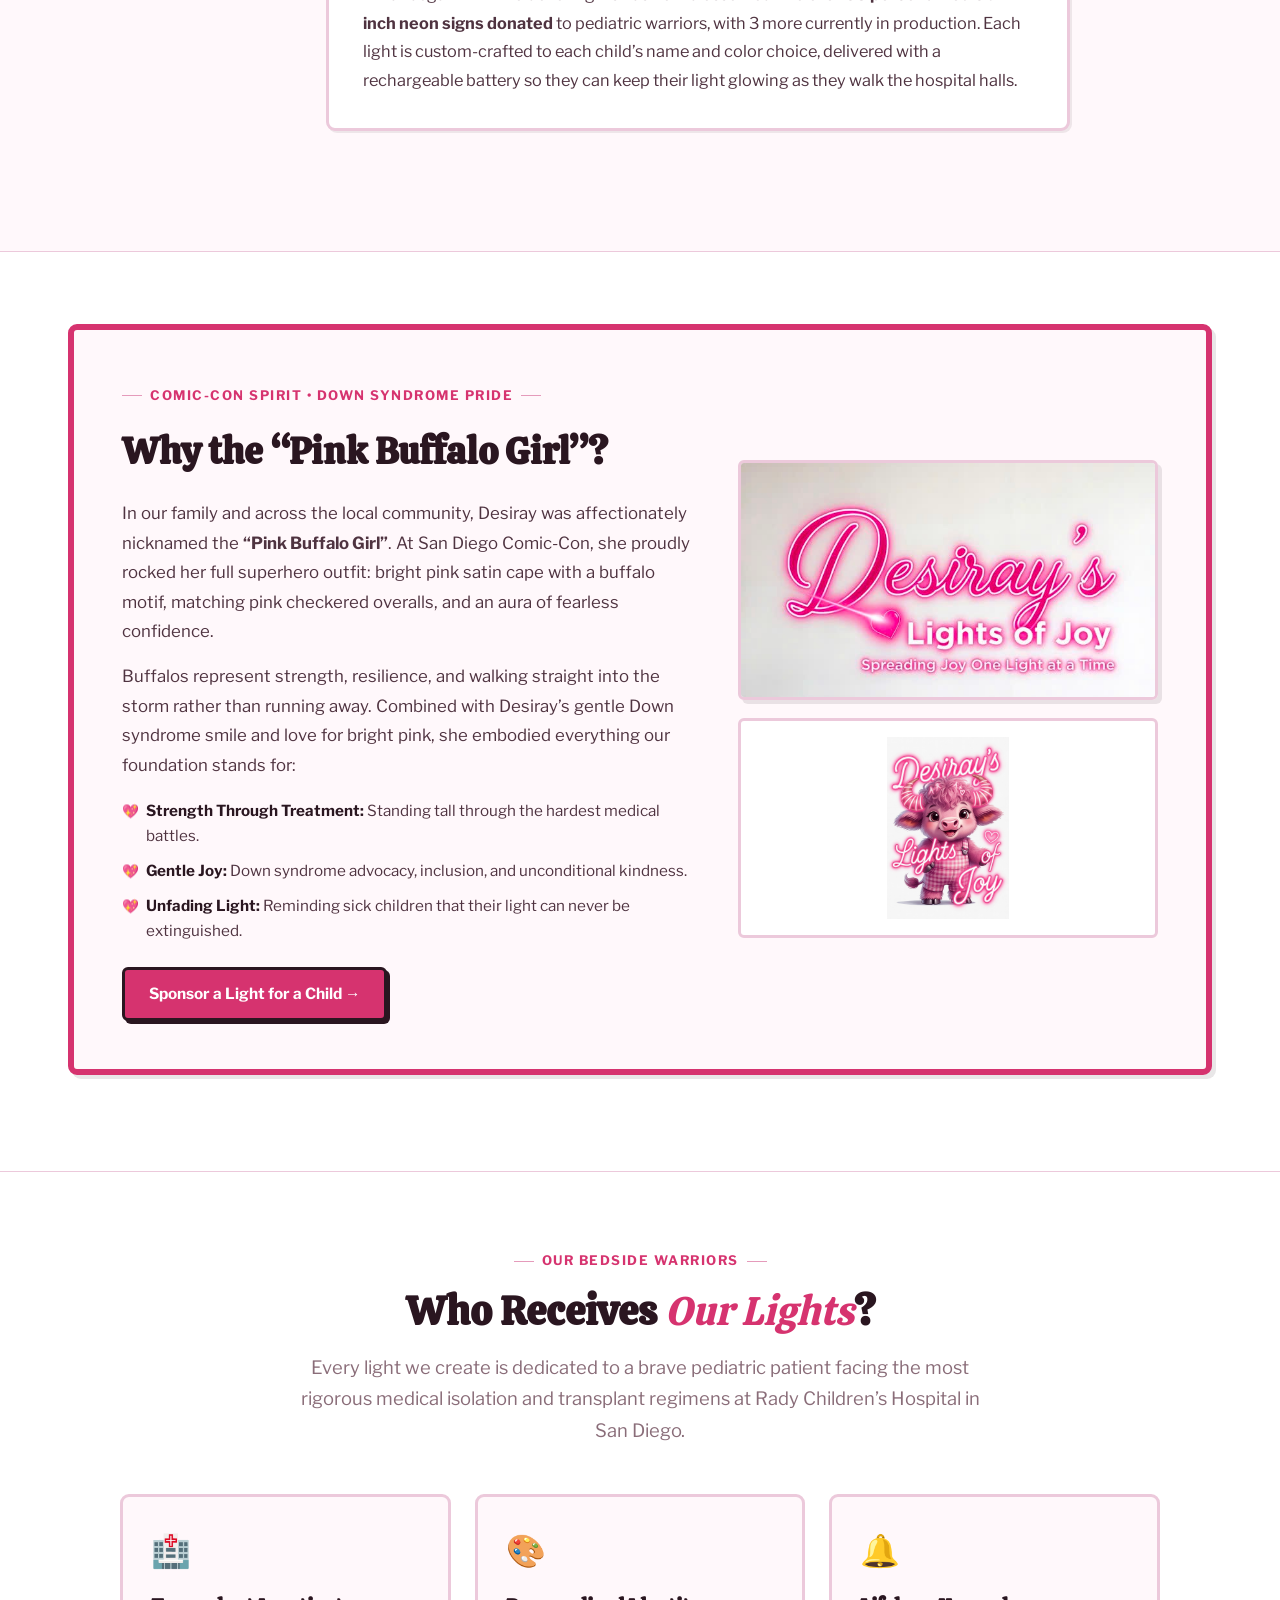
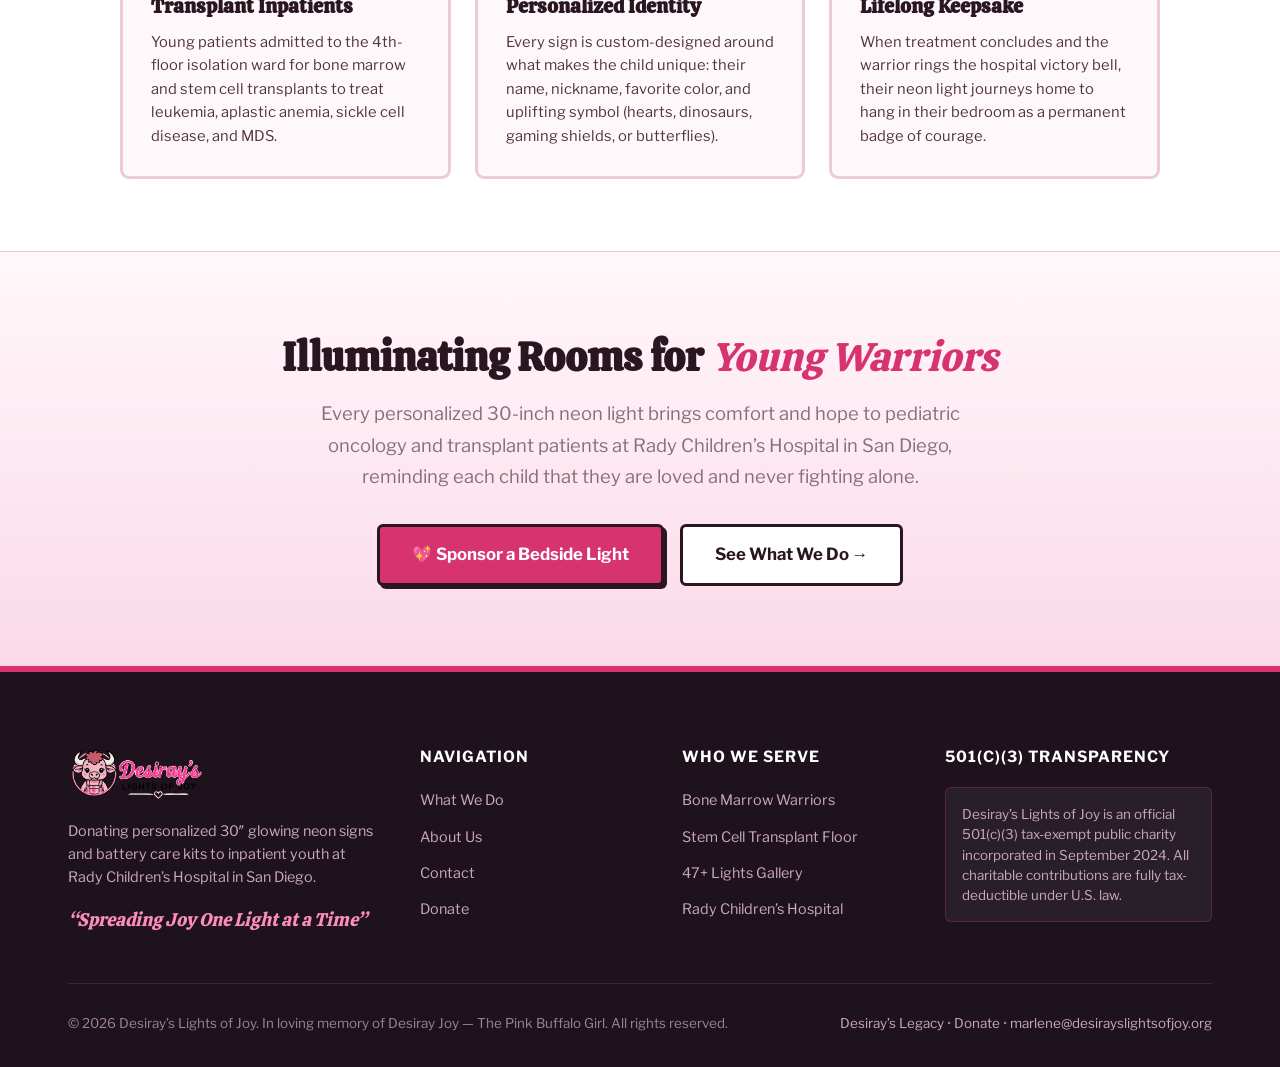
==== commit 41bd2633: "refactor: relocate night mode toggle from announcement bar to header and update theme switch UI" ====
--- a/html/about.html
+++ b/html/about.html
@@ -9,22 +9,6 @@
 </head>
 <body data-theme="light">
 
-  <!-- TOP ANNOUNCEMENT BAR -->
-  <aside class="announcement-bar">
-    <div class="container announcement-inner">
-      <span class="announcement-tag">Official 501(c)(3) Public Charity</span>
-      <span class="announcement-text">
-        In loving memory of Desiray Joy &mdash; The Pink Buffalo Girl.
-        <a href="/donate" class="announcement-link">Sponsor a Light Today &rarr;</a>
-      </span>
-      <div class="theme-toggle-wrap">
-        <button id="nightModeToggleAbout" class="theme-toggle-btn" aria-label="Toggle Lights Off Mode" title="Switch between soft pink and lights-off dark mode">
-          <span>Lights Off</span>
-        </button>
-      </div>
-    </div>
-  </aside>
-
   <!-- NAVIGATION HEADER -->
   <header class="site-header" id="header">
     <div class="container nav-container">
@@ -42,6 +26,14 @@
       </nav>
 
       <div class="header-actions">
+        <button id="nightModeToggleAbout" class="theme-switch" aria-label="Toggle Lights Off Mode" aria-pressed="false" title="Switch between soft pink and lights-off dark mode">
+          <span class="theme-switch-track" aria-hidden="true">
+            <span class="theme-switch-thumb">
+              <svg class="icon-sun" viewBox="0 0 24 24" aria-hidden="true"><circle cx="12" cy="12" r="4"/><path d="M12 2v2M12 20v2M4.93 4.93l1.41 1.41M17.66 17.66l1.41 1.41M2 12h2M20 12h2M4.93 19.07l1.41-1.41M17.66 6.34l1.41-1.41"/></svg>
+              <svg class="icon-moon" viewBox="0 0 24 24" aria-hidden="true"><path d="M21 12.79A9 9 0 1 1 11.21 3 7 7 0 0 0 21 12.79Z"/></svg>
+            </span>
+          </span>
+        </button>
         <a href="/donate" class="btn btn-donate btn-neon-glow" id="headerDonateBtn">
           <span>💖 Donate</span>
         </a>
@@ -114,7 +106,7 @@
           
           <!-- Chapter 1 -->
           <div class="chronology-entry">
-            <div class="entry-marker">01</div>
+            <div class="entry-marker">10/2022</div>
             <div class="entry-content">
               <span class="entry-date">October 2022</span>
               <h3 class="entry-title">The Unforeseen Diagnosis: Myelodysplastic Syndrome</h3>
@@ -132,7 +124,7 @@
 
           <!-- Chapter 2 -->
           <div class="chronology-entry">
-            <div class="entry-marker">02</div>
+            <div class="entry-marker">2023</div>
             <div class="entry-content">
               <span class="entry-date">Summer 2023</span>
               <h3 class="entry-title">Finding Aliyah: A 9/10 Miracle Donor Match</h3>
@@ -148,7 +140,7 @@
 
           <!-- Chapter 3 -->
           <div class="chronology-entry">
-            <div class="entry-marker">03</div>
+            <div class="entry-marker">06/09/2023</div>
             <div class="entry-content">
               <span class="entry-date">September 6, 2023</span>
               <h3 class="entry-title">Day 0: The Re-Birthdate &amp; The Long Hospital Stay</h3>
@@ -163,7 +155,7 @@
 
           <!-- Chapter 4 -->
           <div class="chronology-entry">
-            <div class="entry-marker">04</div>
+            <div class="entry-marker">2023</div>
             <div class="entry-content">
               <span class="entry-date">The Spark of Joy</span>
               <h3 class="entry-title">Ms. Robin&rsquo;s Gift: How Pink Neon Changed Everything</h3>
@@ -181,7 +173,7 @@
 
           <!-- Chapter 5 -->
           <div class="chronology-entry">
-            <div class="entry-marker">05</div>
+            <div class="entry-marker">09/2024</div>
             <div class="entry-content">
               <span class="entry-date">September 2024 &mdash; Present</span>
               <h3 class="entry-title">501(c)(3) Incorporation &amp; Spreading the Light</h3>
--- a/html/style.css
+++ b/html/style.css
@@ -4,7 +4,7 @@
    Plain CSS, no framework.
    ========================================================================== */
 
-@import url('https://fonts.googleapis.com/css2?family=Calistoga&family=Caveat:wght@500;600;700&family=Libre+Franklin:wght@400;500;600;700;800&display=swap');
+@import url("https://fonts.googleapis.com/css2?family=Calistoga&family=Caveat:wght@500;600;700&family=Libre+Franklin:wght@400;500;600;700;800&display=swap");
 
 :root {
   /* Soft Pink Daytime Palette (default) */
@@ -38,13 +38,23 @@
   --shadow-photo: 5px 5px 0 rgba(42, 22, 32, 0.12);
 
   /* LED Tube Glow */
-  --neon-tube-glow: 0 0 10px rgba(255, 64, 150, 0.75), 0 0 22px rgba(214, 51, 111, 0.45), 0 0 38px rgba(214, 51, 111, 0.22);
-  --neon-button-glow: 0 0 14px rgba(255, 64, 150, 0.55), 0 0 28px rgba(214, 51, 111, 0.3);
+  --neon-tube-glow:
+    0 0 10px rgba(255, 64, 150, 0.75), 0 0 22px rgba(214, 51, 111, 0.45),
+    0 0 38px rgba(214, 51, 111, 0.22);
+  --neon-button-glow:
+    0 0 14px rgba(255, 64, 150, 0.55), 0 0 28px rgba(214, 51, 111, 0.3);
+  --neon-button-glow-peak:
+    0 0 20px rgba(255, 64, 150, 0.8), 0 0 42px rgba(214, 51, 111, 0.5),
+    0 0 64px rgba(214, 51, 111, 0.25);
 
   /* Typography: editorial display serif + a sturdy grotesk + a scrawled accent */
-  --font-serif: "Calistoga", "Iowan Old Style", Georgia, "Times New Roman", serif;
-  --font-sans: "Libre Franklin", -apple-system, BlinkMacSystemFont, "Segoe UI", Roboto, Arial, sans-serif;
-  --font-handwriting: "Caveat", "Segoe Print", "Bradley Hand", cursive, sans-serif;
+  --font-serif:
+    "Calistoga", "Iowan Old Style", Georgia, "Times New Roman", serif;
+  --font-sans:
+    "Libre Franklin", -apple-system, BlinkMacSystemFont, "Segoe UI", Roboto,
+    Arial, sans-serif;
+  --font-handwriting:
+    "Caveat", "Segoe Print", "Bradley Hand", cursive, sans-serif;
 
   /* Chunky border system — the site's signature, not a generic SaaS hairline */
   --border-w: 3px;
@@ -82,15 +92,22 @@
 
   --shadow-sm: 2px 2px 0 rgba(0, 0, 0, 0.35);
   --shadow-card: 4px 4px 0 rgba(0, 0, 0, 0.4);
-  --shadow-hover: 0 0 18px rgba(255, 79, 160, 0.55), 6px 6px 0 rgba(0, 0, 0, 0.4);
+  --shadow-hover:
+    0 0 18px rgba(255, 79, 160, 0.55), 6px 6px 0 rgba(0, 0, 0, 0.4);
   --shadow-photo: 5px 5px 0 rgba(0, 0, 0, 0.4);
 }
 
 /* Reset & Base Setup */
-*, *::before, *::after {
+*,
+*::before,
+*::after {
   box-sizing: border-box;
   margin: 0;
   padding: 0;
+}
+
+[hidden] {
+  display: none !important;
 }
 
 html {
@@ -105,7 +122,9 @@
   line-height: 1.65;
   overflow-x: hidden;
   -webkit-font-smoothing: antialiased;
-  transition: background-color var(--trans-smooth), color var(--trans-smooth);
+  transition:
+    background-color var(--trans-smooth),
+    color var(--trans-smooth);
 }
 
 img {
@@ -227,23 +246,165 @@
   box-shadow: 4px 4px 0 var(--border-strong);
 }
 
-/* The User's Requirement: Donate button glows like a lit neon tube on hover */
-.btn-donate,
-.btn-neon-glow {
-  background: var(--rose-primary);
+/* Donate CTA: a pill-shaped button with an actual indicator LED bulb
+   built into it. Off and dim at rest, it flickers awake and glows on hover. */
+.btn-donate {
+  background: linear-gradient(155deg, var(--rose-primary), var(--rose-hover));
   color: #ffffff;
-  border: var(--border-w-lg) solid var(--border-strong);
-  box-shadow: 3px 3px 0 var(--border-strong);
+  border: none;
+  border-radius: 999px;
+  box-shadow:
+    0 3px 10px rgba(214, 51, 111, 0.28),
+    inset 0 1px 0 rgba(255, 255, 255, 0.25),
+    inset 0 -2px 4px rgba(0, 0, 0, 0.12);
   position: relative;
-  z-index: 1;
-}
-
-.btn-donate:hover,
-.btn-neon-glow:hover {
-  transform: translate(-1px, -1px);
+  transition:
+    background var(--trans-smooth),
+    transform var(--trans-smooth),
+    box-shadow var(--trans-smooth);
+}
+
+/* The bulb itself — a little glass bead sitting in the pill, unlit by default */
+.btn-donate::before {
+  content: "";
+  width: 9px;
+  height: 9px;
+  flex-shrink: 0;
+  border-radius: 50%;
+  background: radial-gradient(
+    circle at 35% 30%,
+    rgba(255, 255, 255, 0.55),
+    rgba(255, 255, 255, 0.08) 45%,
+    rgba(0, 0, 0, 0.25) 100%
+  );
+  box-shadow: inset 0 0 2px rgba(0, 0, 0, 0.45);
+  transition:
+    background var(--trans-fast),
+    box-shadow var(--trans-smooth);
+}
+
+.btn-large.btn-donate::before {
+  width: 11px;
+  height: 11px;
+}
+
+.btn-donate:hover {
+  transform: translateY(-2px);
   color: #ffffff;
-  background-color: var(--rose-hover);
-  box-shadow: 4px 4px 0 var(--border-strong), var(--neon-button-glow);
+  background: linear-gradient(155deg, var(--rose-hover), var(--rose-primary));
+  box-shadow:
+    0 8px 22px rgba(214, 51, 111, 0.4),
+    inset 0 1px 0 rgba(255, 255, 255, 0.3),
+    var(--neon-button-glow);
+  animation: led-button-breathe 2.4s ease-in-out 0.4s infinite;
+}
+
+/* The bulb lights up: a hot white-pink core with a soft halo around it */
+.btn-donate:hover::before {
+  background: radial-gradient(
+    circle at 35% 30%,
+    #ffffff,
+    #ffd3e8 55%,
+    #ff8fc0 100%
+  );
+  box-shadow:
+    0 0 4px 1px #fff,
+    0 0 10px 3px #ff8fc0,
+    0 0 20px 6px rgba(255, 79, 160, 0.75),
+    0 0 34px 10px rgba(214, 51, 111, 0.45);
+  animation:
+    led-flicker-on 0.45s linear 1,
+    led-bulb-breathe 2.4s ease-in-out 0.45s infinite;
+}
+
+.btn-donate:active {
+  transform: translateY(0);
+  box-shadow:
+    0 2px 6px rgba(214, 51, 111, 0.35),
+    inset 0 1px 0 rgba(255, 255, 255, 0.2);
+}
+
+/* A real LED doesn't snap on instantly — it stutters once, then settles */
+@keyframes led-flicker-on {
+  0% {
+    filter: brightness(0.7);
+  }
+  18% {
+    filter: brightness(1.4);
+  }
+  36% {
+    filter: brightness(0.8);
+  }
+  58% {
+    filter: brightness(1.2);
+  }
+  100% {
+    filter: brightness(1);
+  }
+}
+
+/* Gentle, lifelike breathing while the bulb stays lit */
+@keyframes led-bulb-breathe {
+  0%,
+  100% {
+    filter: brightness(1);
+  }
+  50% {
+    filter: brightness(1.25);
+  }
+}
+
+@keyframes led-button-breathe {
+  0%,
+  100% {
+    box-shadow:
+      0 8px 22px rgba(214, 51, 111, 0.4),
+      inset 0 1px 0 rgba(255, 255, 255, 0.3),
+      var(--neon-button-glow);
+  }
+  50% {
+    box-shadow:
+      0 8px 22px rgba(214, 51, 111, 0.4),
+      inset 0 1px 0 rgba(255, 255, 255, 0.3),
+      var(--neon-button-glow-peak);
+  }
+}
+
+@media (prefers-reduced-motion: reduce) {
+  .btn-donate:hover,
+  .btn-donate:hover::before {
+    animation: none;
+  }
+}
+
+/* Generic "lights up on hover" utility for other CTAs (form submits, PayPal
+   links, sponsor buttons) that keep their own shape — just an added glow. */
+.btn-neon-glow:not(.btn-donate)::after {
+  content: "";
+  position: absolute;
+  inset: -10px;
+  border-radius: inherit;
+  background: radial-gradient(
+    circle,
+    rgba(255, 143, 191, 0.55),
+    rgba(214, 51, 111, 0.22) 55%,
+    transparent 75%
+  );
+  filter: blur(9px);
+  opacity: 0;
+  z-index: -1;
+  pointer-events: none;
+  transition: opacity var(--trans-smooth);
+}
+
+.btn-neon-glow:not(.btn-donate):hover::after {
+  opacity: 1;
+}
+
+@media (prefers-reduced-motion: reduce) {
+  .btn-neon-glow:not(.btn-donate):hover::after {
+    transition: none;
+  }
 }
 
 .btn-secondary {
@@ -270,74 +431,91 @@
 }
 
 /* ==========================================================================
-   TOP ANNOUNCEMENT BAR (Clean, Trustworthy, Not Noisy)
+   THEME TOGGLE SWITCH (In Navigation Header — icon-only, no text label)
    ========================================================================== */
 
-.announcement-bar {
-  background-color: #24141e;
-  color: #f7eaf0;
-  padding: 9px 0;
-  font-size: 0.86rem;
-  border-bottom: 1px solid rgba(214, 51, 111, 0.2);
-}
-
-.announcement-inner {
-  display: flex;
-  align-items: center;
-  justify-content: space-between;
-  flex-wrap: wrap;
-  gap: 12px;
-}
-
-.announcement-tag {
-  background-color: rgba(214, 51, 111, 0.25);
-  color: #ff8cbe;
-  border: 1px solid rgba(214, 51, 111, 0.4);
-  padding: 2px 10px;
-  border-radius: var(--radius-sm);
-  font-size: 0.72rem;
-  font-weight: 700;
-  text-transform: uppercase;
-  letter-spacing: 0.5px;
-}
-
-.announcement-text {
-  flex-grow: 1;
-  text-align: center;
-}
-
-.announcement-link {
-  color: #ff8cbe;
-  text-decoration: underline;
-  font-weight: 600;
-  margin-left: 6px;
-}
-
-.announcement-link:hover {
-  color: #ffffff;
-}
-
-.theme-toggle-wrap {
-  display: flex;
-  align-items: center;
-  gap: 8px;
-}
-
-.theme-toggle-btn {
+.theme-switch {
   display: inline-flex;
   align-items: center;
-  gap: 6px;
-  color: #f7eaf0;
-  font-size: 0.8rem;
-  padding: 3px 10px;
-  border-radius: var(--radius-sm);
-  border: 1px solid rgba(255, 255, 255, 0.2);
-  transition: all var(--trans-fast);
-}
-
-.theme-toggle-btn:hover {
-  background-color: rgba(214, 51, 111, 0.3);
+  background: transparent;
+  border: none;
+  padding: 0;
+  cursor: pointer;
+}
+
+.theme-switch-track {
+  position: relative;
+  display: inline-block;
+  width: 46px;
+  height: 26px;
+  border-radius: 999px;
+  background-color: var(--bg-page);
+  border: var(--border-w) solid var(--border-subtle);
+  transition: background-color var(--trans-fast), border-color var(--trans-fast);
+}
+
+.theme-switch-thumb {
+  position: absolute;
+  top: 0;
+  left: 0;
+  width: 20px;
+  height: 20px;
+  border-radius: 50%;
+  background-color: var(--bg-surface);
+  box-shadow: var(--shadow-sm);
+  transition: transform var(--trans-fast), background-color var(--trans-fast);
+}
+
+.theme-switch-thumb svg {
+  position: absolute;
+  top: 50%;
+  left: 50%;
+  width: 13px;
+  height: 13px;
+  transform: translate(-50%, -50%);
+  transition: opacity var(--trans-fast);
+}
+
+.theme-switch-thumb svg.icon-sun {
+  fill: none;
+  stroke: var(--rose-primary);
+  stroke-width: 2;
+  stroke-linecap: round;
+  stroke-linejoin: round;
+  opacity: 1;
+}
+
+.theme-switch-thumb svg.icon-moon {
+  fill: var(--rose-primary);
+  stroke: none;
+  opacity: 0;
+}
+
+.theme-switch[aria-pressed="true"] .theme-switch-track {
+  background-color: var(--rose-soft);
   border-color: var(--rose-primary);
+}
+
+.theme-switch[aria-pressed="true"] .theme-switch-thumb {
+  transform: translateX(20px);
+  background-color: var(--bg-dark-accent);
+}
+
+.theme-switch[aria-pressed="true"] .theme-switch-thumb svg.icon-sun {
+  opacity: 0;
+}
+
+.theme-switch[aria-pressed="true"] .theme-switch-thumb svg.icon-moon {
+  opacity: 1;
+}
+
+.theme-switch:hover .theme-switch-track {
+  border-color: var(--rose-primary);
+}
+
+.theme-switch:focus-visible .theme-switch-track {
+  border-color: var(--rose-primary);
+  box-shadow: var(--shadow-sm);
 }
 
 /* ==========================================================================
@@ -366,7 +544,7 @@
 }
 
 .brand-logo img {
-  height: 54px;
+  height: 70px;
   width: auto;
   object-fit: contain;
   transition: transform var(--trans-fast);
@@ -449,7 +627,11 @@
 }
 
 [data-theme="dark"] .hero-section {
-  background: linear-gradient(180deg, var(--bg-warm-tint) 0%, var(--bg-page) 100%);
+  background: linear-gradient(
+    180deg,
+    var(--bg-warm-tint) 0%,
+    var(--bg-page) 100%
+  );
 }
 
 .hero-grid {
@@ -902,7 +1084,10 @@
   box-shadow: var(--shadow-sm);
   display: flex;
   flex-direction: column;
-  transition: transform var(--trans-smooth), box-shadow var(--trans-smooth), border-color var(--trans-smooth);
+  transition:
+    transform var(--trans-smooth),
+    box-shadow var(--trans-smooth),
+    border-color var(--trans-smooth);
   cursor: pointer;
 }
 
@@ -914,7 +1099,9 @@
   overflow: hidden;
   box-shadow: var(--shadow-sm);
   cursor: pointer;
-  transition: transform var(--trans-smooth), box-shadow var(--trans-smooth);
+  transition:
+    transform var(--trans-smooth),
+    box-shadow var(--trans-smooth);
 }
 
 .real-light-card:hover,
@@ -987,22 +1174,34 @@
 /* Subtle, realistic glow colors */
 .neon-lettering.glow-pink {
   color: #fff2f8;
-  text-shadow: 0 0 5px #ffffff, 0 0 12px #ff6fa8, 0 0 25px #d6336f;
+  text-shadow:
+    0 0 5px #ffffff,
+    0 0 12px #ff6fa8,
+    0 0 25px #d6336f;
 }
 
 .neon-lettering.glow-cyan {
   color: #f0fdff;
-  text-shadow: 0 0 5px #ffffff, 0 0 12px #00e1ff, 0 0 25px #0099cc;
+  text-shadow:
+    0 0 5px #ffffff,
+    0 0 12px #00e1ff,
+    0 0 25px #0099cc;
 }
 
 .neon-lettering.glow-gold {
   color: #fffdf0;
-  text-shadow: 0 0 5px #ffffff, 0 0 12px #ffc107, 0 0 25px #ff9800;
+  text-shadow:
+    0 0 5px #ffffff,
+    0 0 12px #ffc107,
+    0 0 25px #ff9800;
 }
 
 .neon-lettering.glow-purple {
   color: #faf2ff;
-  text-shadow: 0 0 5px #ffffff, 0 0 12px #c77dff, 0 0 25px #7b2cbf;
+  text-shadow:
+    0 0 5px #ffffff,
+    0 0 12px #c77dff,
+    0 0 25px #7b2cbf;
 }
 
 .card-details {
@@ -1668,7 +1867,9 @@
   overflow: hidden;
   display: flex;
   flex-direction: column;
-  transition: transform var(--trans-smooth), box-shadow var(--trans-smooth);
+  transition:
+    transform var(--trans-smooth),
+    box-shadow var(--trans-smooth);
 }
 
 .merch-item-card:hover {
@@ -1754,7 +1955,7 @@
 }
 
 .footer-logo-img {
-  height: 52px;
+  height: 60px;
   width: auto;
   margin-bottom: 16px;
 }
@@ -1835,7 +2036,11 @@
 }
 
 [data-theme="dark"] .donate-hero-banner {
-  background: linear-gradient(180deg, var(--bg-warm-tint) 0%, var(--bg-page) 100%);
+  background: linear-gradient(
+    180deg,
+    var(--bg-warm-tint) 0%,
+    var(--bg-page) 100%
+  );
 }
 
 .donate-hero-title {
@@ -1889,7 +2094,11 @@
 
 .package-card.highlight {
   border: var(--border-w-lg) solid var(--rose-primary);
-  background: linear-gradient(180deg, var(--rose-soft) 0%, var(--bg-surface) 25%);
+  background: linear-gradient(
+    180deg,
+    var(--rose-soft) 0%,
+    var(--bg-surface) 25%
+  );
 }
 
 .package-highlight-pill {
@@ -2058,7 +2267,13 @@
   width: 100px;
   height: 100px;
   margin: 0 auto 6px;
-  background: repeating-linear-gradient(45deg, #7414ca, #7414ca 8px, #ffffff 8px, #ffffff 16px);
+  background: repeating-linear-gradient(
+    45deg,
+    #7414ca,
+    #7414ca 8px,
+    #ffffff 8px,
+    #ffffff 16px
+  );
   border-radius: var(--radius-sm);
   display: flex;
   align-items: center;
@@ -2089,7 +2304,11 @@
 }
 
 [data-theme="dark"] .about-hero-section {
-  background: linear-gradient(180deg, var(--bg-warm-tint) 0%, var(--bg-page) 100%);
+  background: linear-gradient(
+    180deg,
+    var(--bg-warm-tint) 0%,
+    var(--bg-page) 100%
+  );
 }
 
 .about-hero-grid {
@@ -2243,26 +2462,34 @@
 .chronology-entry:not(:last-child)::after {
   content: "";
   position: absolute;
-  left: 24px;
-  top: 56px;
+  left: 31px;
+  top: 64px;
   bottom: -40px;
   width: 2px;
-  background: linear-gradient(180deg, var(--rose-primary) 0%, var(--border-subtle) 100%);
+  background: linear-gradient(
+    180deg,
+    var(--rose-primary) 0%,
+    var(--border-subtle) 100%
+  );
 }
 
 .entry-marker {
-  width: 50px;
-  height: 50px;
+  min-width: 64px;
+  min-height: 50px;
   background: var(--bg-surface);
   border: var(--border-w) solid var(--rose-primary);
   color: var(--rose-primary);
-  border-radius: 50%;
+  border-radius: var(--radius-md);
   display: flex;
   align-items: center;
   justify-content: center;
+  text-align: center;
   font-family: var(--font-serif);
-  font-size: 1.15rem;
-  font-weight: 700;
+  font-size: 0.92rem;
+  font-weight: 700;
+  line-height: 1.2;
+  white-space: nowrap;
+  padding: 6px 10px;
   flex-shrink: 0;
   box-shadow: 0 4px 12px rgba(214, 51, 111, 0.15);
   z-index: 1;
@@ -2426,7 +2653,11 @@
 }
 
 [data-theme="dark"] .about-cta-section {
-  background: linear-gradient(180deg, var(--bg-page) 0%, var(--bg-warm-tint) 100%);
+  background: linear-gradient(
+    180deg,
+    var(--bg-page) 0%,
+    var(--bg-warm-tint) 100%
+  );
 }
 
 /* ==========================================================================
@@ -2468,12 +2699,12 @@
 }
 
 .kicker::before {
-  content: "";
+  /* content: "";
   display: inline-block;
   width: 26px;
   height: 2px;
   border-radius: 2px;
-  background-color: var(--rose-primary);
+  background-color: var(--rose-primary); */
 }
 
 .split-header {
@@ -2510,28 +2741,6 @@
 .text-link-arrow:hover {
   color: var(--rose-hover);
   text-decoration: underline;
-}
-
-/* ==========================================================================
-   STRING-OF-LIGHTS SECTION DIVIDER
-   ========================================================================== */
-
-.lights-divider {
-  display: flex;
-  justify-content: center;
-  padding: 0 0 8px;
-  background-color: var(--bg-page);
-}
-
-.lights-divider svg {
-  width: 100%;
-  max-width: 760px;
-  height: 46px;
-  display: block;
-}
-
-.lights-divider .bulb {
-  filter: drop-shadow(0 0 5px currentColor);
 }
 
 /* ==========================================================================
@@ -2692,14 +2901,83 @@
 }
 
 /* ==========================================================================
+   FAQ ACCORDION (Classic dropdown list, used on Donate page)
+   ========================================================================== */
+
+.faq-accordion {
+  border-top: var(--border-w) solid var(--border-subtle);
+}
+
+.faq-item {
+  border-bottom: var(--border-w) solid var(--border-subtle);
+}
+
+.faq-item + .faq-item {
+  margin-top: 0;
+}
+
+.faq-question {
+  display: flex;
+  align-items: center;
+  justify-content: space-between;
+  gap: 16px;
+  list-style: none;
+  cursor: pointer;
+  padding: 20px 4px;
+  font-size: 1.05rem;
+  font-weight: 700;
+  color: var(--text-headline);
+  transition: color var(--trans-fast);
+}
+
+.faq-question::-webkit-details-marker {
+  display: none;
+}
+
+.faq-question::after {
+  content: "+";
+  flex-shrink: 0;
+  display: inline-flex;
+  align-items: center;
+  justify-content: center;
+  width: 28px;
+  height: 28px;
+  border-radius: 50%;
+  border: var(--border-w) solid var(--rose-primary);
+  color: var(--rose-primary);
+  font-size: 1.1rem;
+  line-height: 1;
+  transition: transform var(--trans-fast), background-color var(--trans-fast), color var(--trans-fast);
+}
+
+.faq-question:hover {
+  color: var(--rose-primary);
+}
+
+.faq-item[open] .faq-question::after {
+  content: "\2212";
+  background-color: var(--rose-primary);
+  color: var(--text-white);
+  transform: rotate(180deg);
+}
+
+.faq-answer {
+  padding: 0 4px 20px;
+}
+
+.faq-answer p {
+  font-size: 0.95rem;
+  color: var(--text-body);
+  line-height: 1.6;
+  margin: 0;
+}
+
+/* ==========================================================================
    RESPONSIVE DESIGN (Tablets & Mobile)
    ========================================================================== */
 
 /* Inline-style grids that need responsive overrides (desktop values match their original inline styles) */
 .donate-options-grid {
-  grid-template-columns: repeat(2, 1fr);
-}
-.donate-faq-grid {
   grid-template-columns: repeat(2, 1fr);
 }
 .who-receives-grid {
@@ -2778,7 +3056,7 @@
     height: 70px;
   }
   .brand-logo img {
-    height: 44px;
+    height: 54px;
   }
   .main-nav {
     position: fixed;
@@ -2831,7 +3109,6 @@
     transform: none;
   }
   .donate-options-grid,
-  .donate-faq-grid,
   .who-receives-grid {
     grid-template-columns: 1fr;
   }
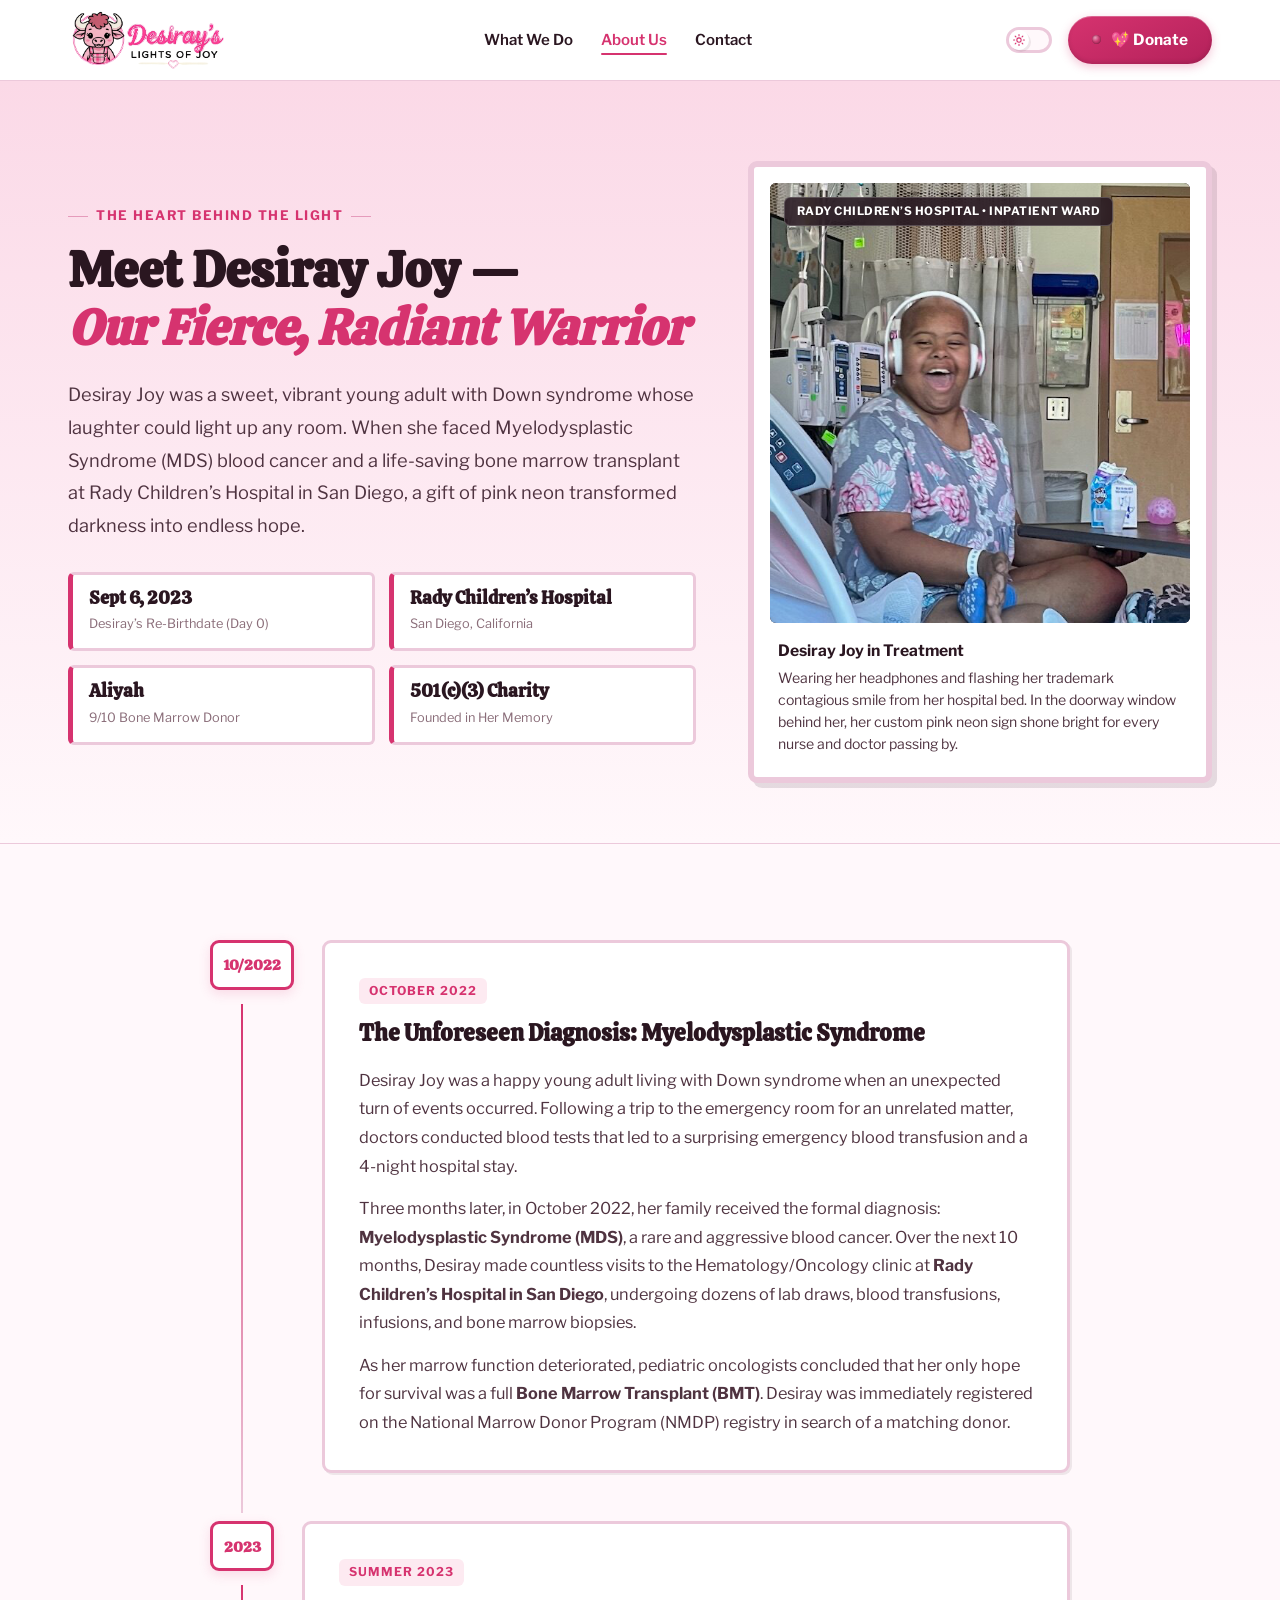
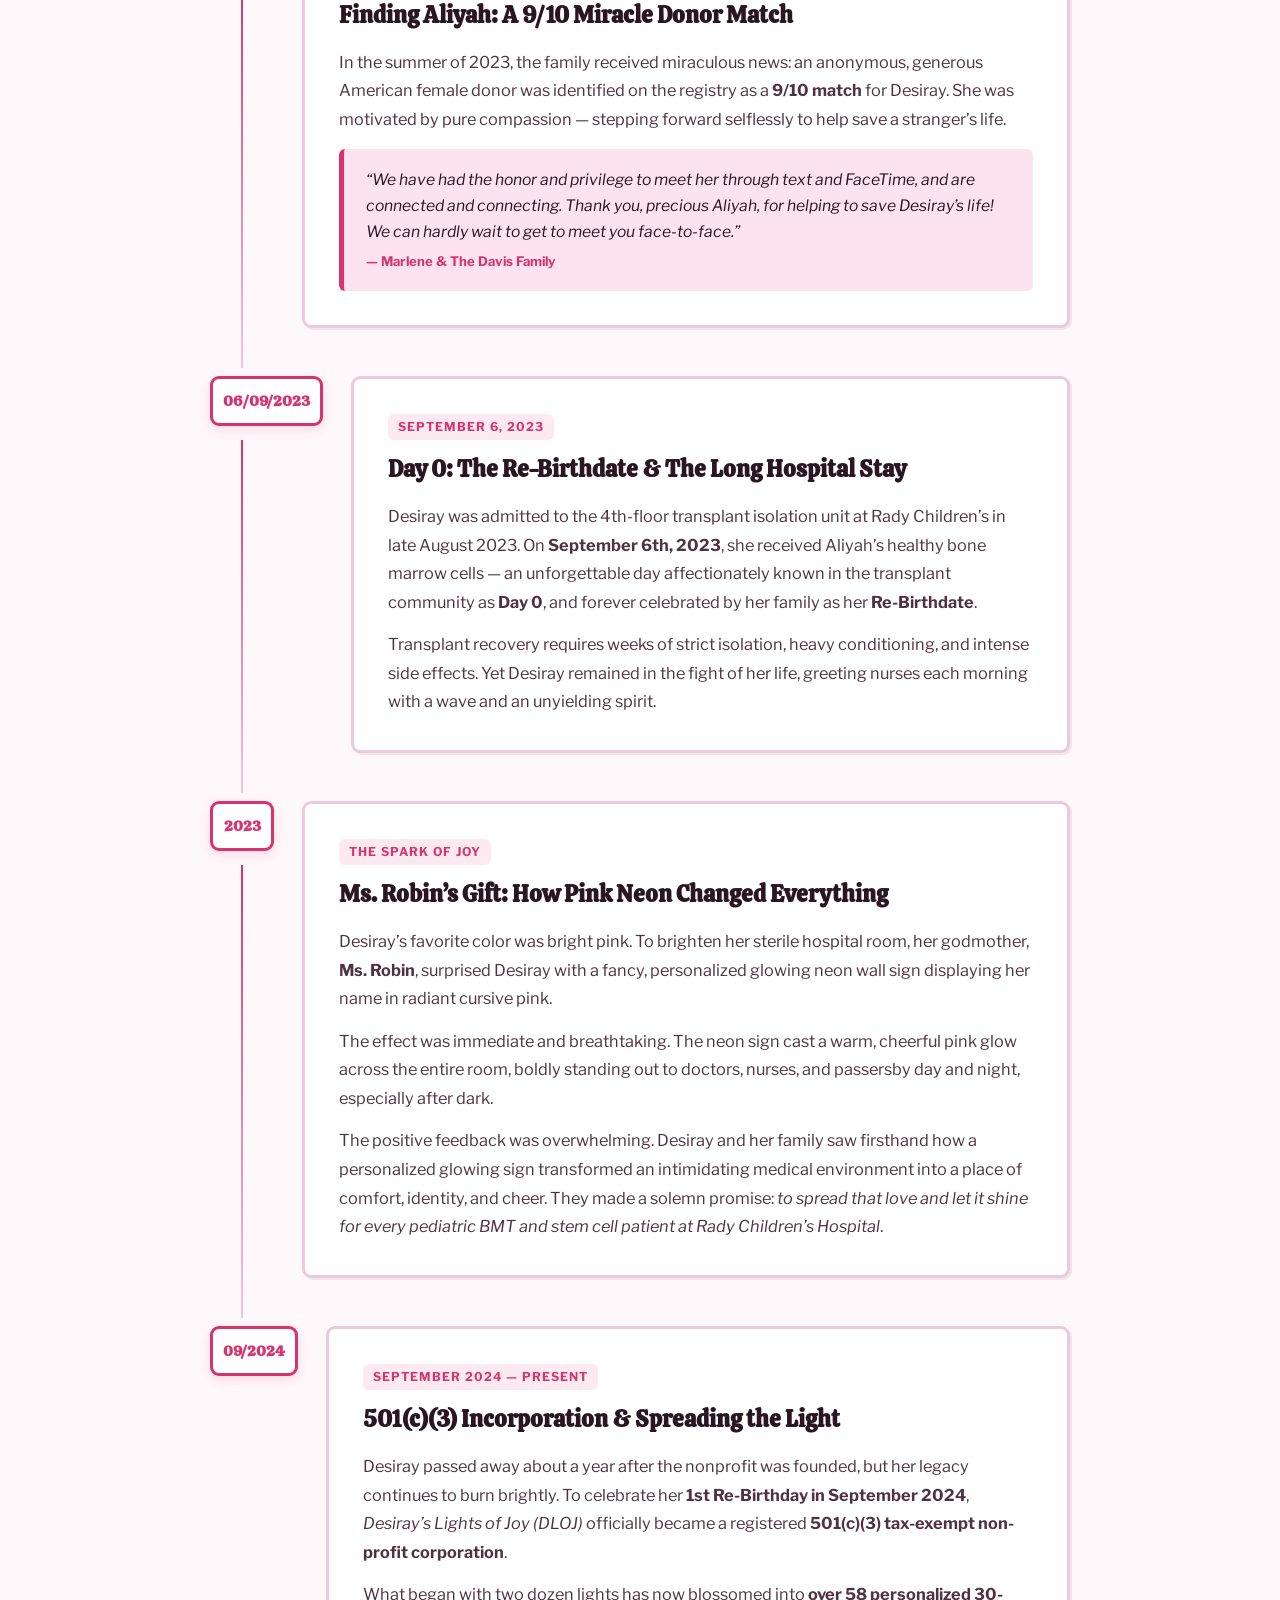
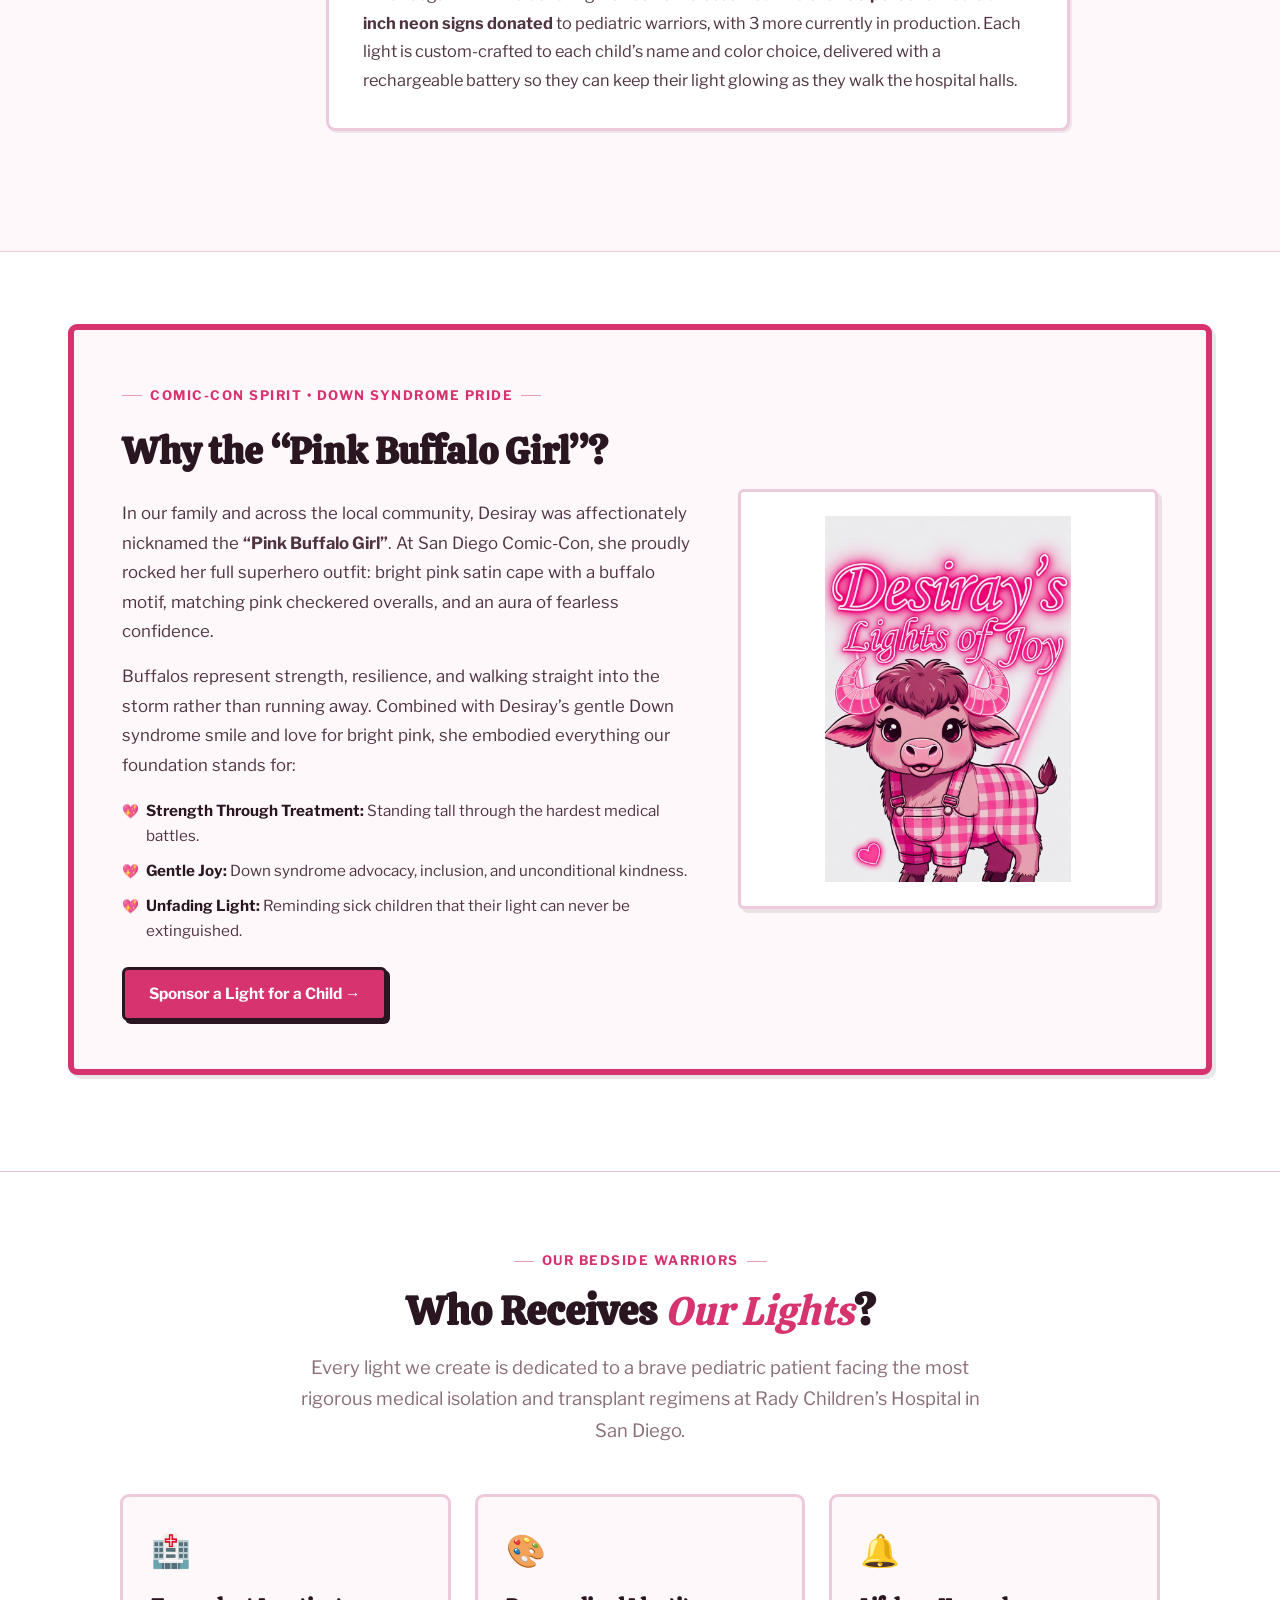
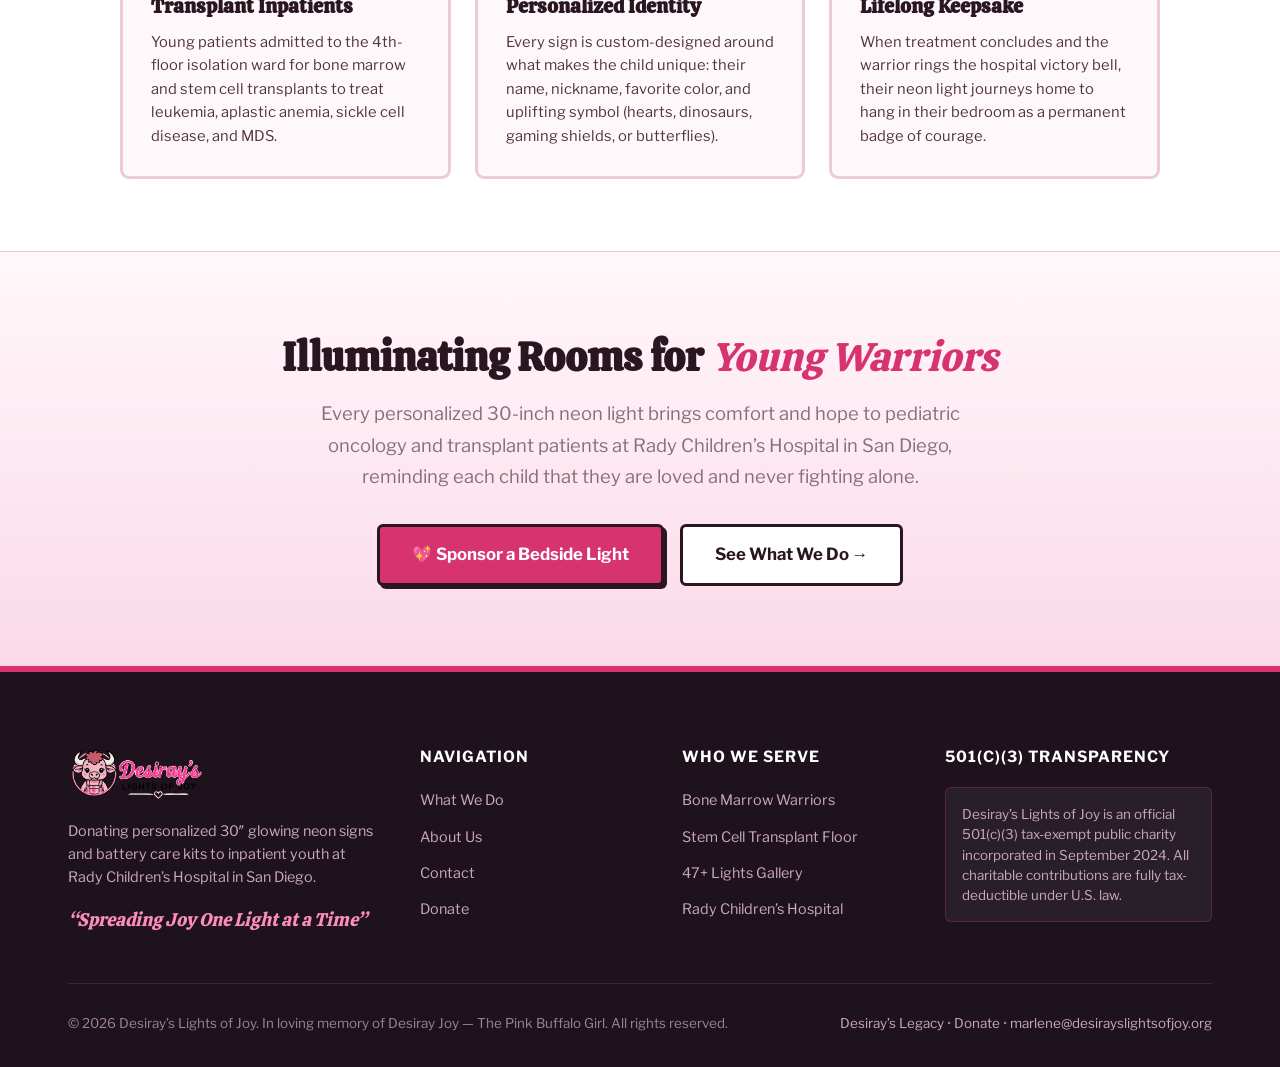
==== commit 8137fcfa: "feat: update tribute images and styling in HTML and CSS assets" ====
--- a/html/about.html
+++ b/html/about.html
@@ -216,8 +216,7 @@
 
             <div class="tribute-visuals">
               <div class="tribute-photo-stack">
-                <img src="assets/images/neon-sign-real.png" alt="Desiray's real neon sign" class="stack-img-1">
-                <img src="assets/images/buffalo-girl-plush.png" alt="Pink Buffalo plush character" class="stack-img-2">
+                <img src="assets/images/buffalo-girl-cartoon.png" alt="The Pink Buffalo Girl illustrated character" class="tribute-single-img">
               </div>
             </div>
           </div>
--- a/html/style.css
+++ b/html/style.css
@@ -2627,23 +2627,15 @@
   gap: 18px;
 }
 
-.stack-img-1 {
+.tribute-single-img {
   width: 100%;
-  height: 240px;
-  object-fit: cover;
+  height: 420px;
+  object-fit: contain;
+  background: var(--bg-surface);
   border-radius: var(--radius-sm);
   border: var(--border-w) solid var(--border-subtle);
   box-shadow: var(--shadow-card);
-}
-
-.stack-img-2 {
-  width: 100%;
-  height: 220px;
-  object-fit: contain;
-  background: var(--bg-surface);
-  border-radius: var(--radius-sm);
-  border: var(--border-w) solid var(--border-subtle);
-  padding: 16px;
+  padding: 24px;
 }
 
 .about-cta-section {
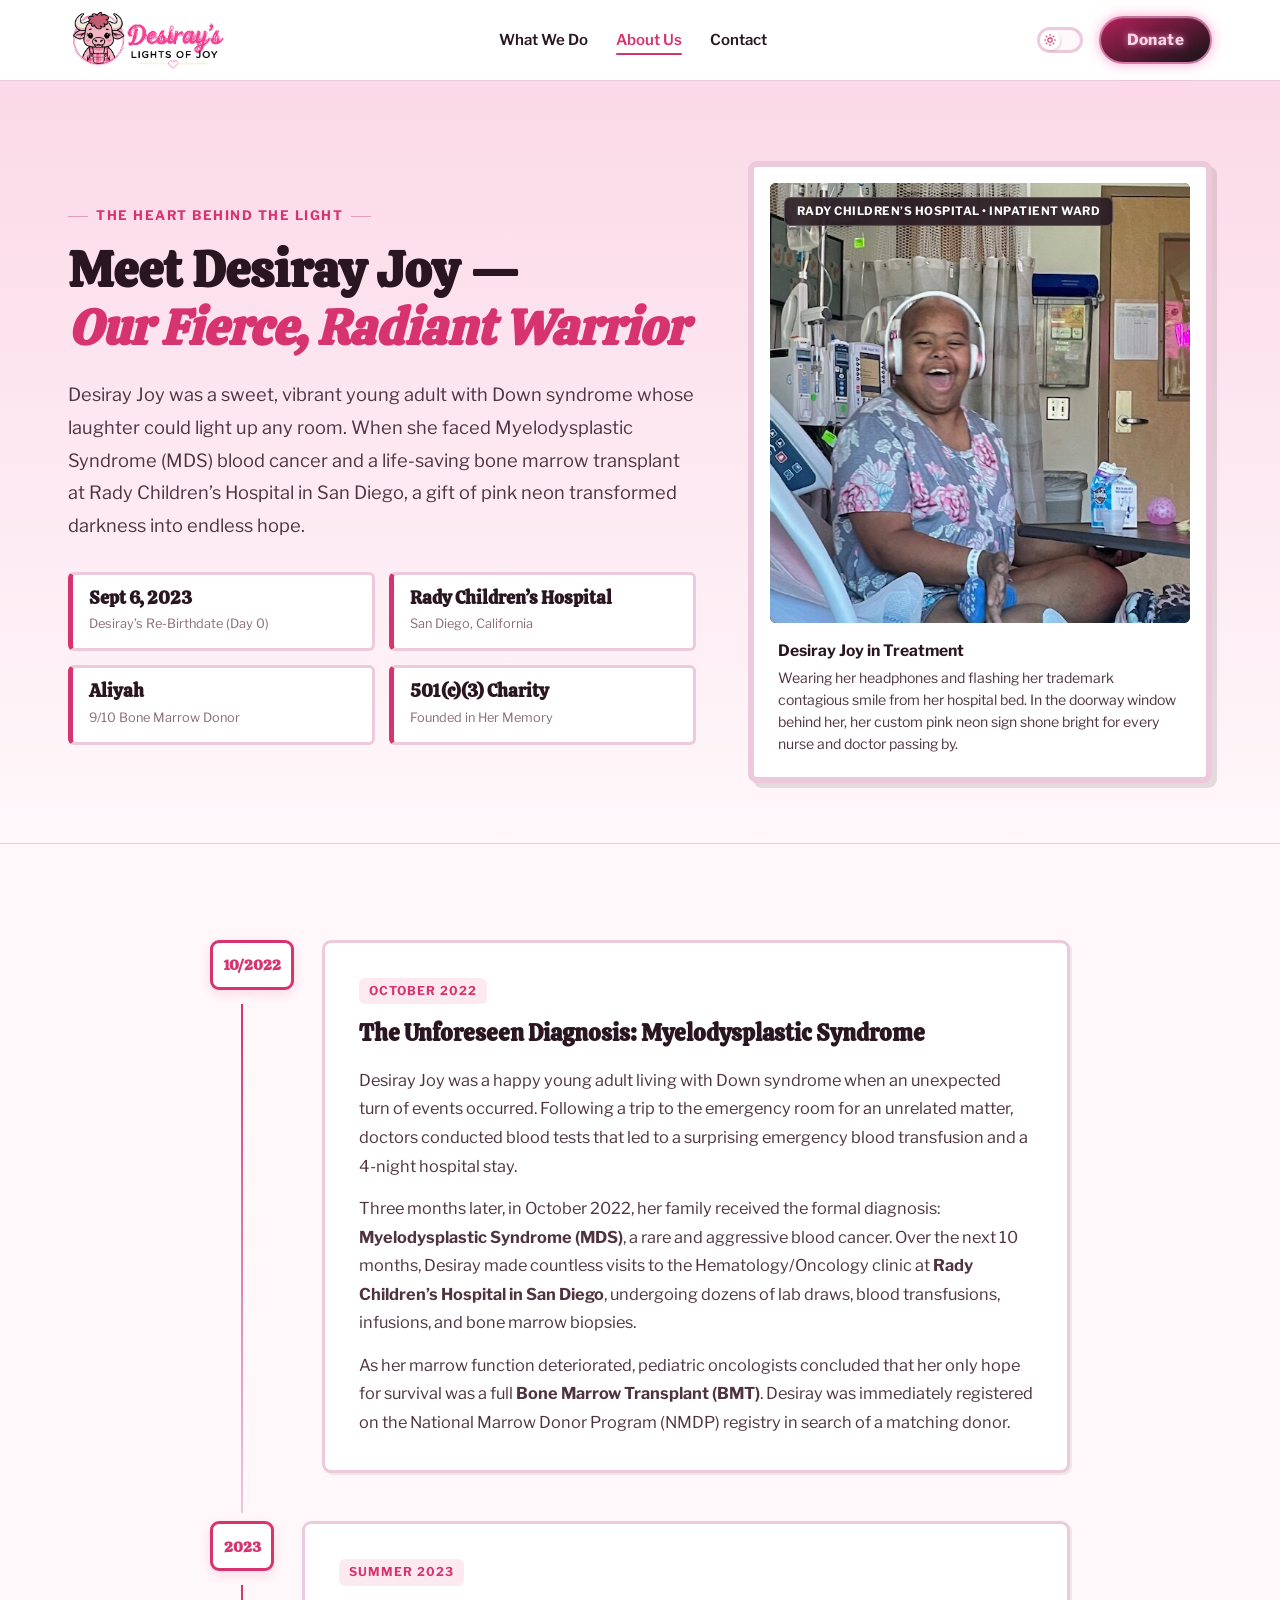
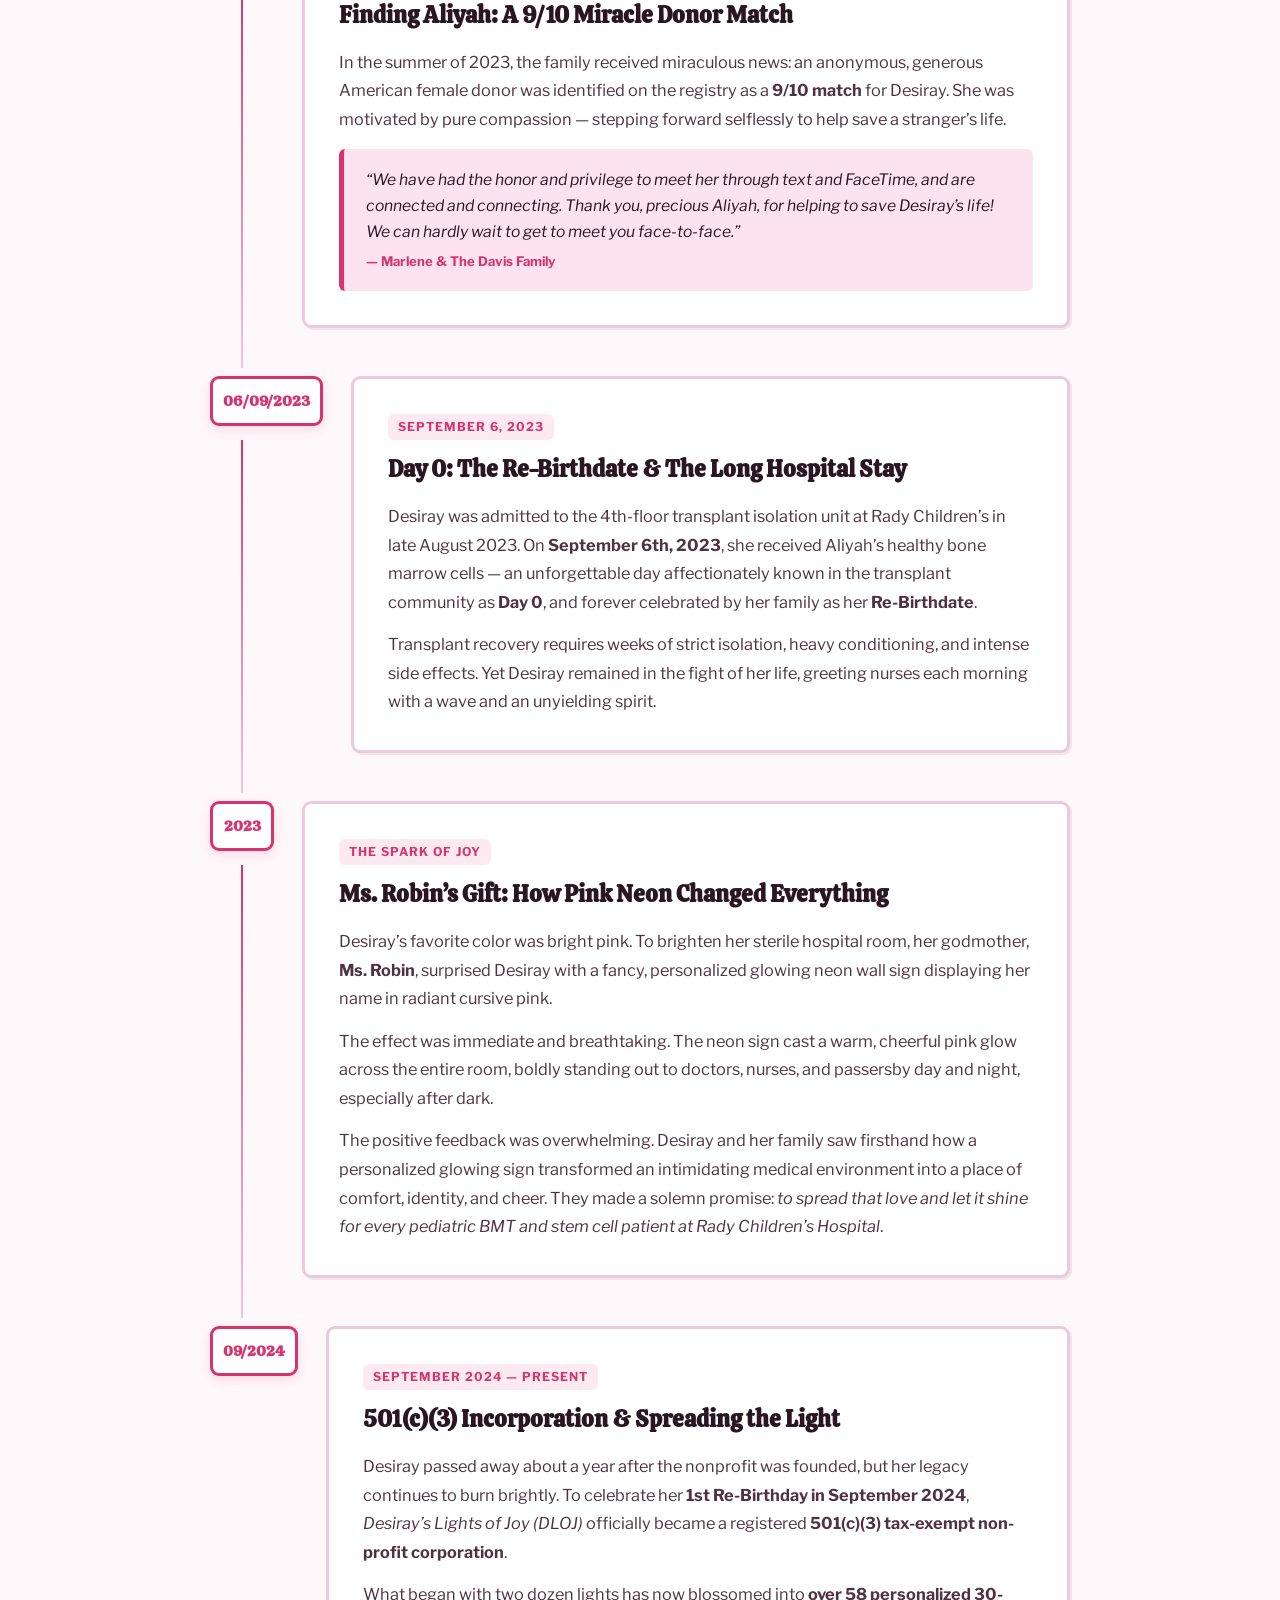
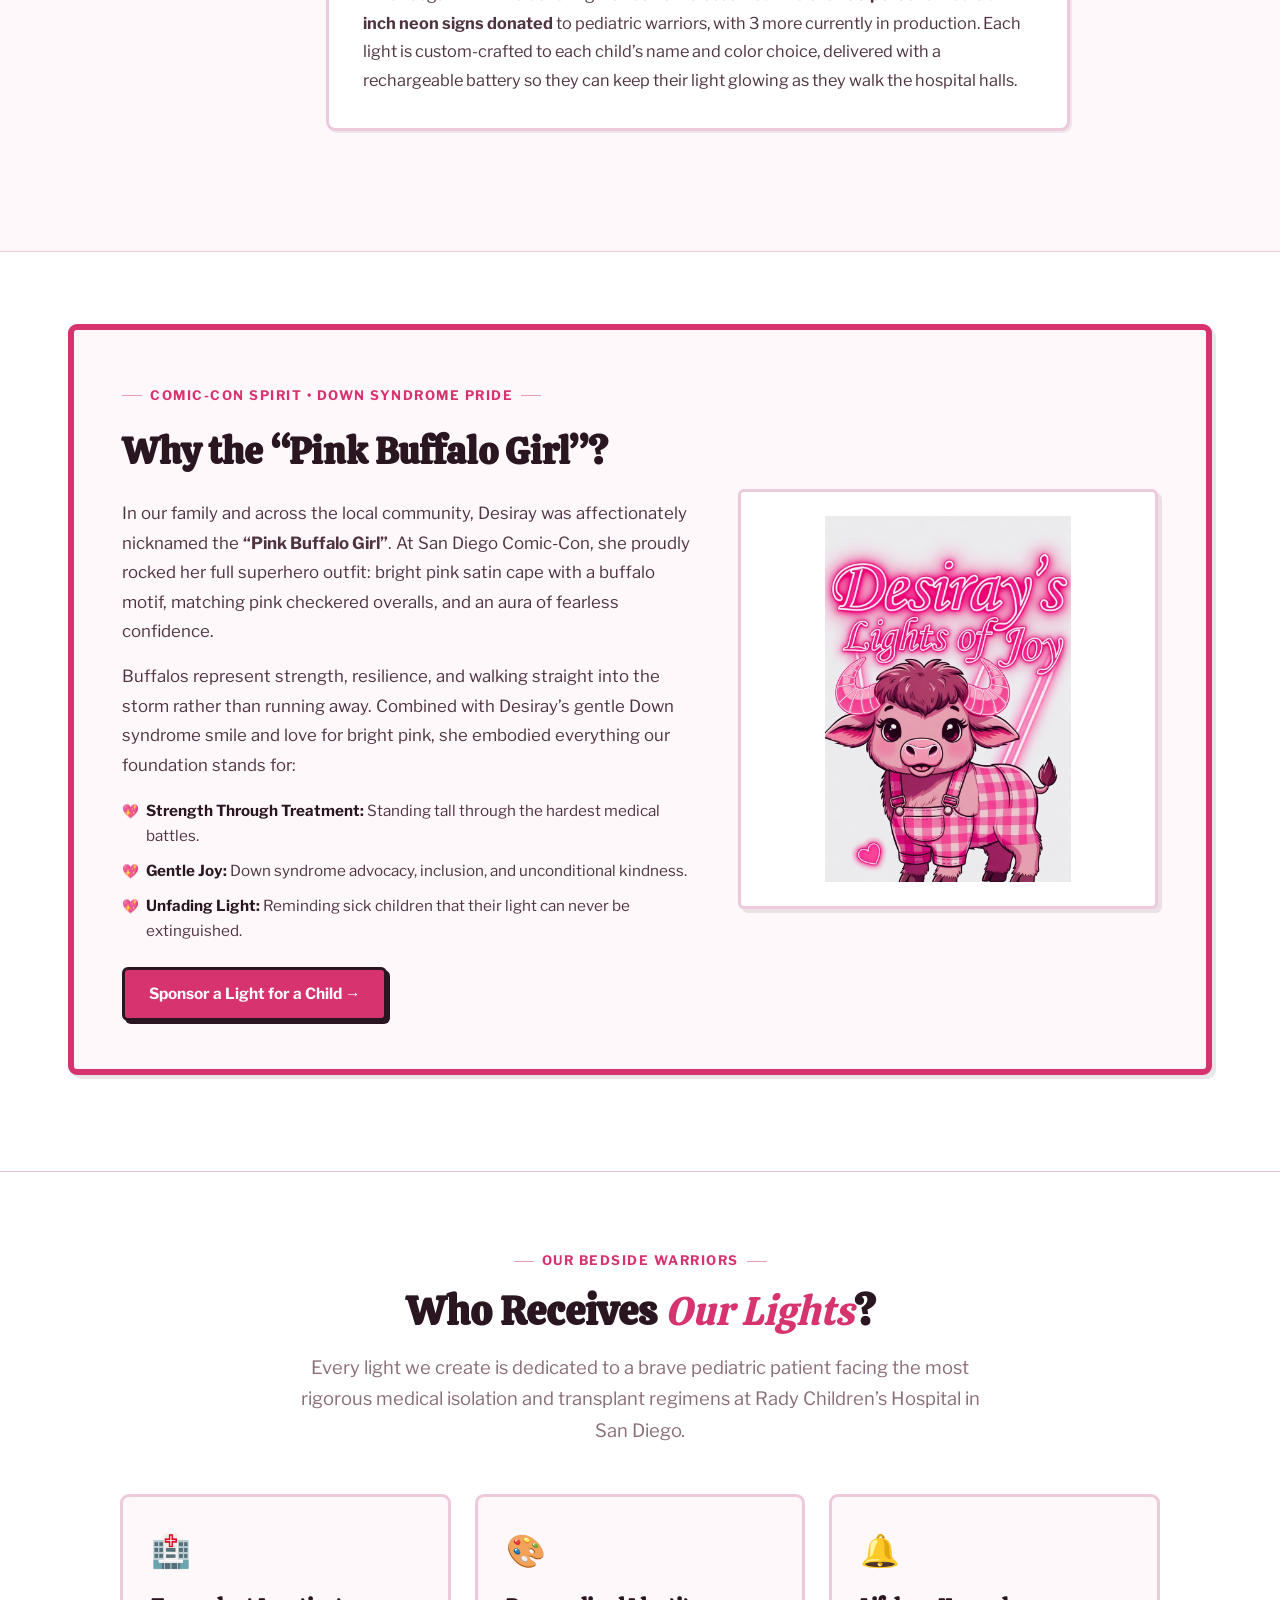
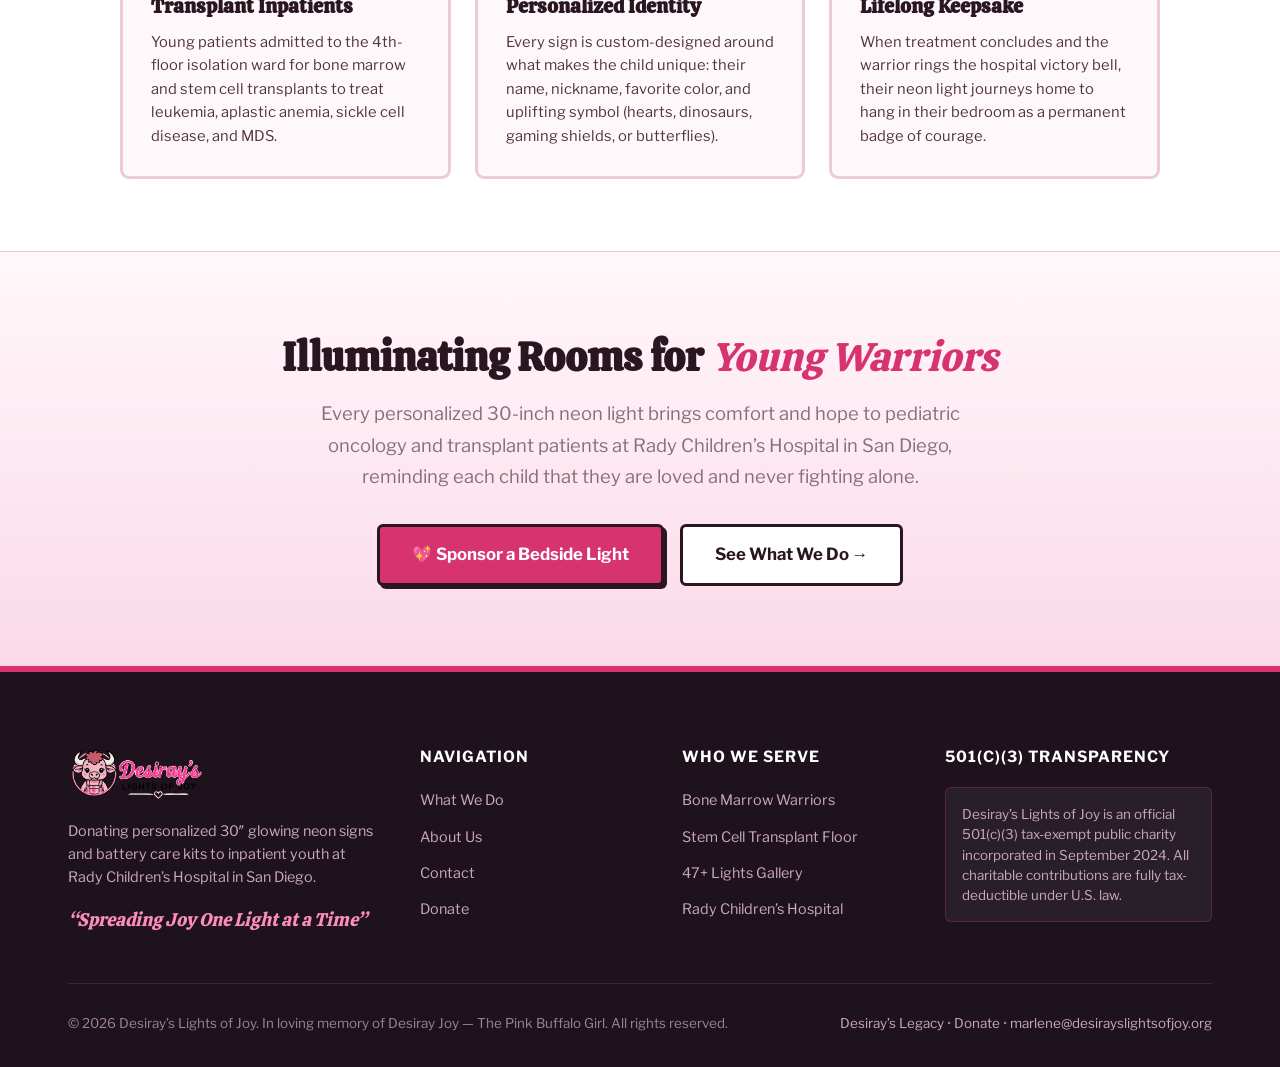
==== commit 8e03ee68: "refactor: update header donate button styling and text across HTML pages" ====
--- a/html/about.html
+++ b/html/about.html
@@ -34,8 +34,8 @@
             </span>
           </span>
         </button>
-        <a href="/donate" class="btn btn-donate btn-neon-glow" id="headerDonateBtn">
-          <span>💖 Donate</span>
+        <a href="/donate" class="btn btn-header-donate" id="headerDonateBtn">
+          <span>Donate</span>
         </a>
         <button class="mobile-menu-toggle" id="menuToggle" aria-label="Toggle Navigation Menu" aria-expanded="false">
           <span class="bar"></span>
--- a/html/style.css
+++ b/html/style.css
@@ -407,6 +407,86 @@
   }
 }
 
+/* Header Donate CTA — a plum neon sign board, already glowing softly so it
+   never gets lost in the header; hovering flips the switch to full power
+   and the word flickers up to a bright, vivid glow, like a real sign. */
+.btn-header-donate {
+  background: linear-gradient(155deg, var(--rose-hover), var(--bg-dark-accent) 85%);
+  border: 2px solid rgba(255, 170, 215, 0.65);
+  border-radius: 999px;
+  padding: 9px 26px;
+  box-shadow:
+    inset 0 1px 0 rgba(255, 255, 255, 0.1),
+    0 0 8px rgba(255, 79, 160, 0.35),
+    0 0 18px rgba(255, 79, 160, 0.2);
+  transition:
+    border-color var(--trans-smooth),
+    box-shadow var(--trans-smooth),
+    transform var(--trans-smooth);
+}
+
+.btn-header-donate span {
+  color: rgba(255, 225, 240, 0.92);
+  font-weight: 800;
+  letter-spacing: 0.4px;
+  text-shadow:
+    0 0 6px rgba(255, 159, 208, 0.7),
+    0 0 14px rgba(255, 79, 160, 0.4);
+  transition:
+    color var(--trans-smooth),
+    text-shadow var(--trans-smooth);
+}
+
+.btn-header-donate:hover {
+  transform: translateY(-1px);
+  border-color: #ff5aa8;
+  box-shadow:
+    inset 0 1px 0 rgba(255, 255, 255, 0.1),
+    0 0 10px rgba(255, 79, 160, 0.5),
+    0 0 26px rgba(255, 79, 160, 0.3);
+  animation: header-donate-border-breathe 2.4s ease-in-out 0.45s infinite;
+}
+
+.btn-header-donate:hover span {
+  color: #ffffff;
+  text-shadow:
+    0 0 4px #ffffff,
+    0 0 10px #ff9fd0,
+    0 0 22px rgba(255, 79, 160, 0.95),
+    0 0 40px rgba(214, 51, 111, 0.7),
+    0 0 60px rgba(255, 79, 160, 0.4);
+  animation:
+    led-flicker-on 0.45s linear 1,
+    led-bulb-breathe 2.4s ease-in-out 0.45s infinite;
+}
+
+.btn-header-donate:active {
+  transform: translateY(0);
+}
+
+@keyframes header-donate-border-breathe {
+  0%,
+  100% {
+    box-shadow:
+      inset 0 1px 0 rgba(255, 255, 255, 0.06),
+      0 0 10px rgba(255, 79, 160, 0.5),
+      0 0 26px rgba(255, 79, 160, 0.3);
+  }
+  50% {
+    box-shadow:
+      inset 0 1px 0 rgba(255, 255, 255, 0.06),
+      0 0 16px rgba(255, 79, 160, 0.7),
+      0 0 40px rgba(255, 79, 160, 0.5);
+  }
+}
+
+@media (prefers-reduced-motion: reduce) {
+  .btn-header-donate:hover,
+  .btn-header-donate:hover span {
+    animation: none;
+  }
+}
+
 .btn-secondary {
   background-color: var(--bg-surface);
   color: var(--text-headline);
@@ -721,15 +801,52 @@
 
 .hero-photo-wrapper {
   position: relative;
-  border-radius: var(--radius-sm);
-  overflow: hidden;
-  background: #24141e;
+  /* room for the fairy lights to sit just outside the photo's edge */
+  padding: 14px;
+}
+
+/* Warm watercolor/blob glow bleeding out from behind the photo */
+.hero-photo-wrapper::before {
+  content: "";
+  position: absolute;
+  inset: -8%;
+  z-index: 0;
+  /* 🎨 Customize the glow color here */
+  background: radial-gradient(
+    circle at 38% 32%,
+    rgba(255, 196, 94, 0.55) 0%,
+    rgba(255, 158, 62, 0.32) 45%,
+    rgba(255, 158, 62, 0) 75%
+  );
+  border-radius: 42% 58% 60% 40% / 45% 45% 55% 55%;
+  filter: blur(28px);
+  animation: blobGlowPulse 6s ease-in-out infinite;
+}
+
+[data-theme="dark"] .hero-photo-wrapper::before {
+  background: radial-gradient(
+    circle at 38% 32%,
+    rgba(255, 186, 94, 0.45) 0%,
+    rgba(255, 140, 50, 0.3) 45%,
+    rgba(255, 140, 50, 0) 75%
+  );
 }
 
 .hero-real-img {
+  position: relative;
+  z-index: 2;
+  display: block;
   width: 100%;
   height: 380px;
   object-fit: cover;
+  /* Organic torn-paper / brush-stroke mask — tweak these points to reshape the tear */
+  clip-path: polygon(
+    3% 0%, 28% 2%, 54% 0%, 79% 3%, 97% 10%,
+    100% 30%, 96% 52%, 100% 74%, 94% 94%,
+    70% 98%, 46% 100%, 22% 97%, 4% 90%,
+    0% 68%, 3% 44%, 0% 20%
+  );
+  filter: drop-shadow(3px 4px 0 rgba(42, 22, 32, 0.14));
   transition: transform var(--trans-smooth);
 }
 
@@ -739,6 +856,7 @@
 
 .hero-photo-badge {
   position: absolute;
+  z-index: 4;
   top: 14px;
   left: 14px;
   background: rgba(36, 20, 30, 0.85);
@@ -753,6 +871,77 @@
   border: 1px solid rgba(255, 255, 255, 0.2);
 }
 
+/* ---- Perimeter Fairy Lights (closed loop around the photo) ---- */
+.hero-fairy-lights {
+  position: absolute;
+  inset: 0;
+  z-index: 3;
+  margin: 0;
+  padding: 0;
+  list-style: none;
+  pointer-events: none;
+}
+
+.bulb {
+  position: absolute;
+  width: clamp(8px, 1.6vw, 14px);
+  height: clamp(8px, 1.6vw, 14px);
+  border-radius: 50%;
+  /* 🎨 Customize the bulb color here */
+  background: radial-gradient(
+    circle at 35% 30%,
+    #fff6d8 0%,
+    var(--light-color, #ffcf4d) 55%,
+    #f59b1d 100%
+  );
+  filter: drop-shadow(0 0 8px var(--light-glow, rgba(255, 200, 50, 0.85)));
+  /* ⏱️ Customize twinkle speed per group below */
+  animation: twinkle var(--twinkle-dur, 1.8s) ease-in-out infinite;
+  animation-delay: var(--twinkle-delay, 0s);
+}
+
+/* 4 staggered groups so the string twinkles like fireflies, not all at once */
+.bulb.group-1 {
+  --twinkle-dur: 1.2s;
+  --twinkle-delay: 0s;
+}
+.bulb.group-2 {
+  --twinkle-dur: 1.8s;
+  --twinkle-delay: 0.4s;
+}
+.bulb.group-3 {
+  --twinkle-dur: 2.5s;
+  --twinkle-delay: 0.9s;
+}
+.bulb.group-4 {
+  --twinkle-dur: 2.1s;
+  --twinkle-delay: 1.3s;
+}
+
+@keyframes twinkle {
+  0%,
+  100% {
+    opacity: 0.35;
+    filter: drop-shadow(0 0 4px var(--light-glow, rgba(255, 200, 50, 0.5)));
+  }
+  50% {
+    opacity: 1;
+    filter: drop-shadow(0 0 10px var(--light-glow, rgba(255, 200, 50, 0.95)));
+  }
+}
+
+@keyframes blobGlowPulse {
+  0%,
+  100% {
+    opacity: 0.85;
+    transform: scale(1);
+  }
+  50% {
+    opacity: 1;
+    transform: scale(1.04);
+  }
+}
+
 .hero-photo-caption {
   padding: 16px 8px 4px;
   font-size: 0.88rem;
@@ -765,41 +954,6 @@
   display: block;
   font-size: 0.94rem;
   margin-bottom: 2px;
-}
-
-/* Floating mascot sticker (authentic character badge) */
-.hero-mascot-sticker {
-  position: absolute;
-  bottom: -24px;
-  right: -20px;
-  background: var(--bg-surface);
-  border: var(--border-w) solid var(--rose-primary);
-  border-radius: var(--radius-md);
-  padding: 10px 14px;
-  box-shadow: 0 10px 24px rgba(214, 51, 111, 0.25);
-  display: flex;
-  align-items: center;
-  gap: 10px;
-}
-
-.sticker-thumb {
-  width: 44px;
-  height: 44px;
-  object-fit: contain;
-}
-
-.sticker-text {
-  font-size: 0.82rem;
-  line-height: 1.3;
-}
-
-.sticker-text strong {
-  display: block;
-  color: var(--rose-primary);
-}
-
-.sticker-text span {
-  color: var(--text-muted);
 }
 
 /* ==========================================================================
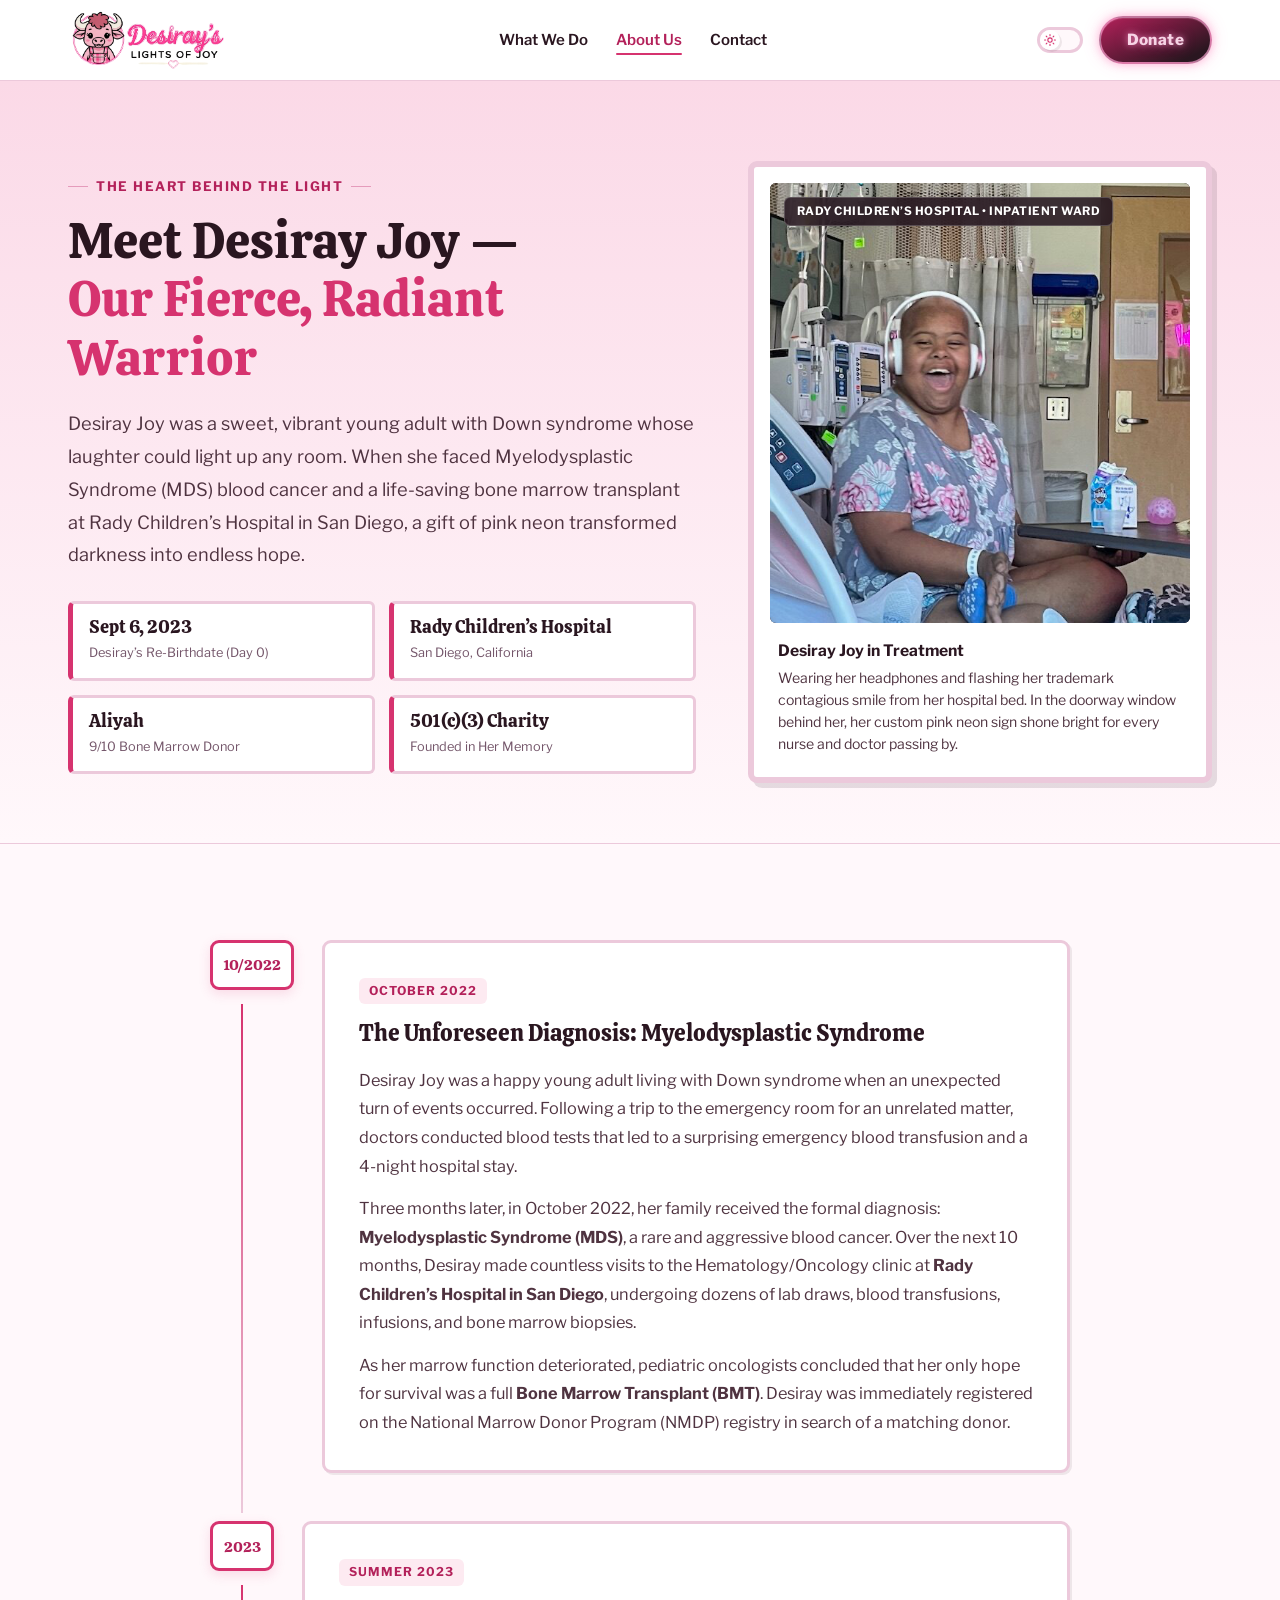
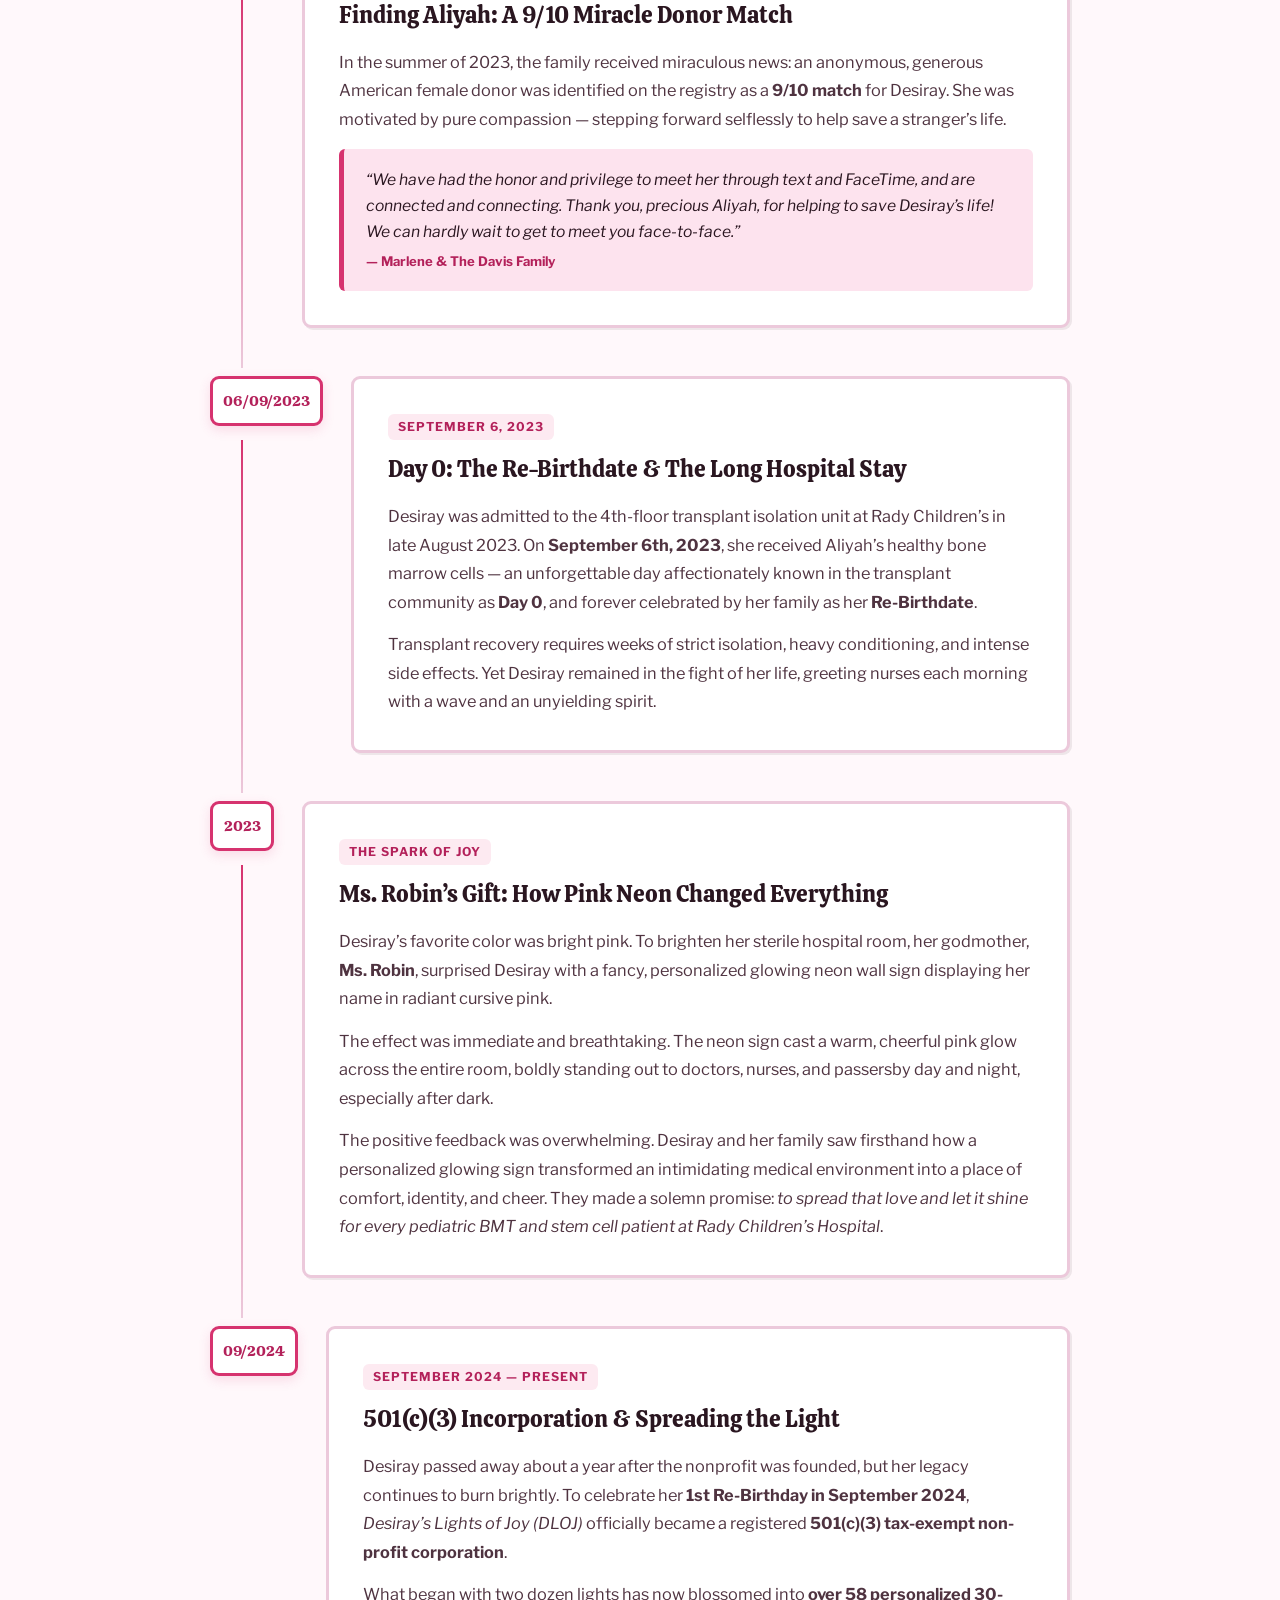
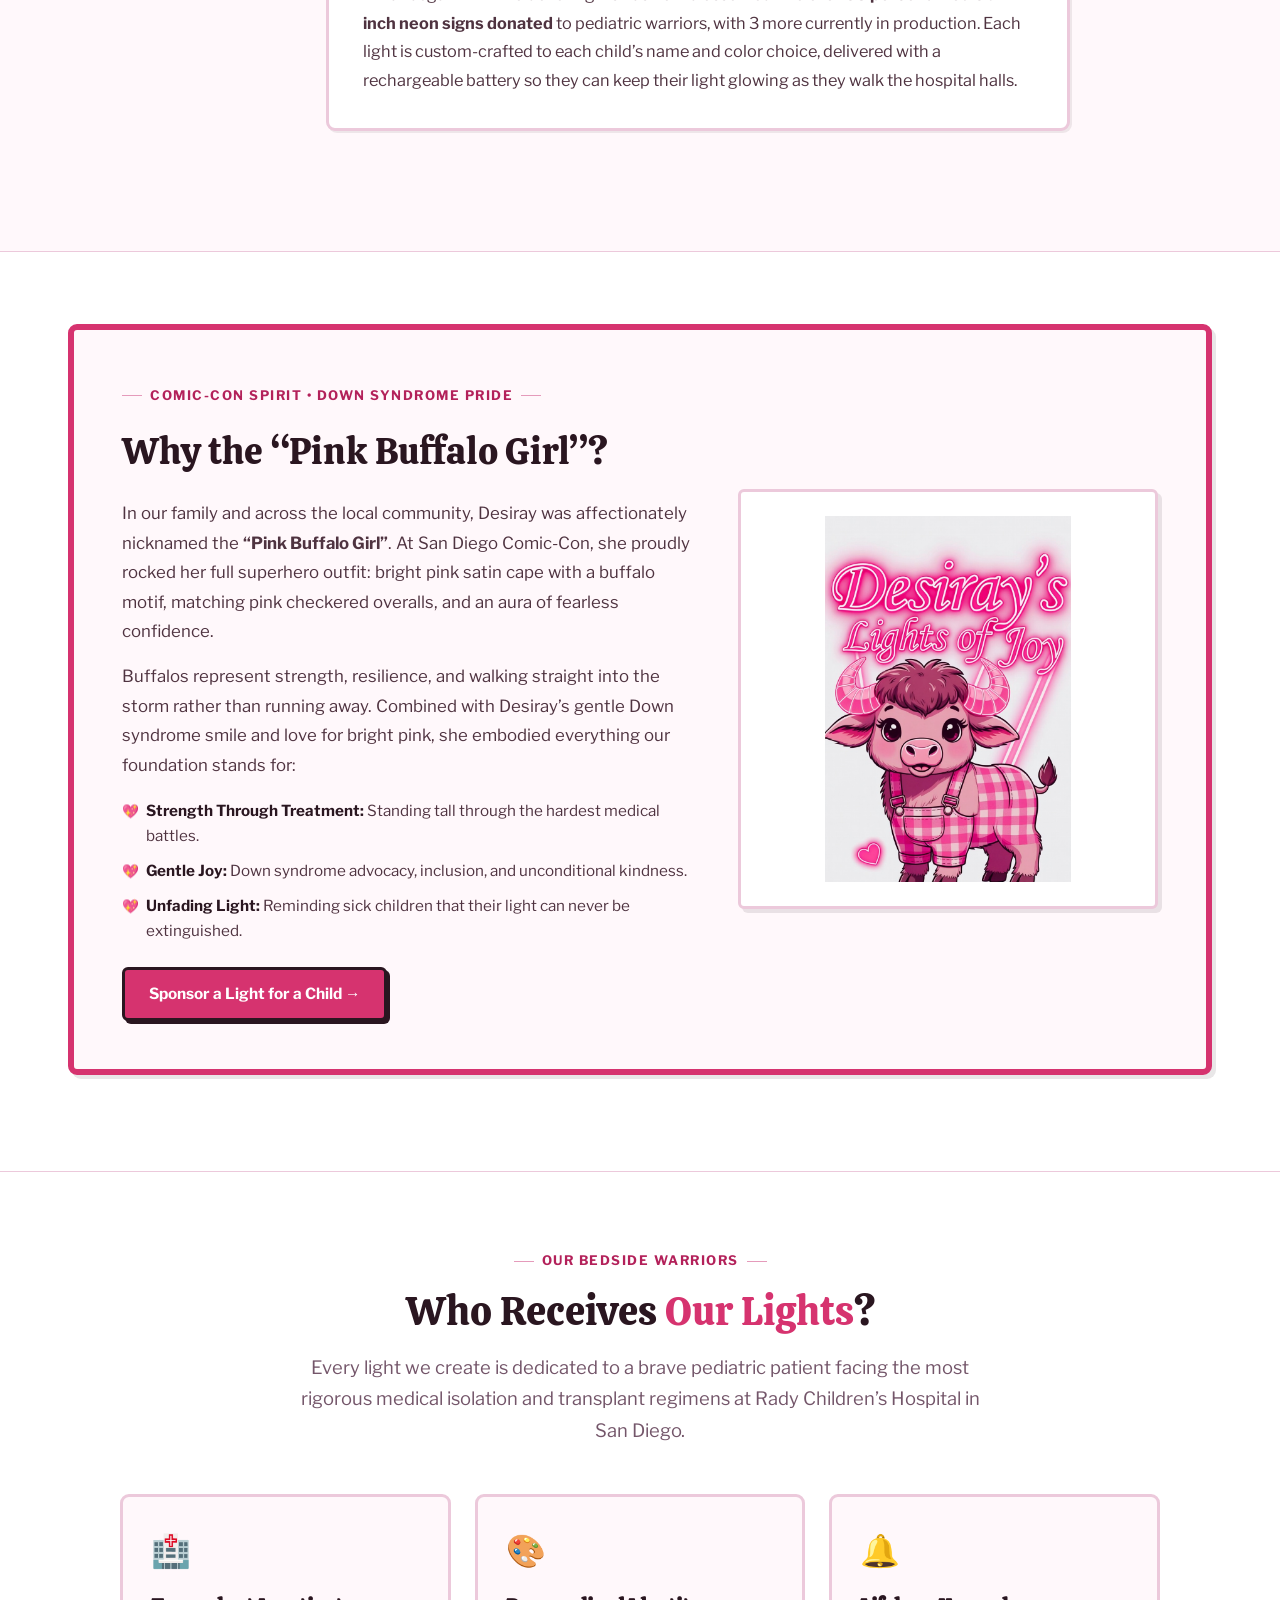
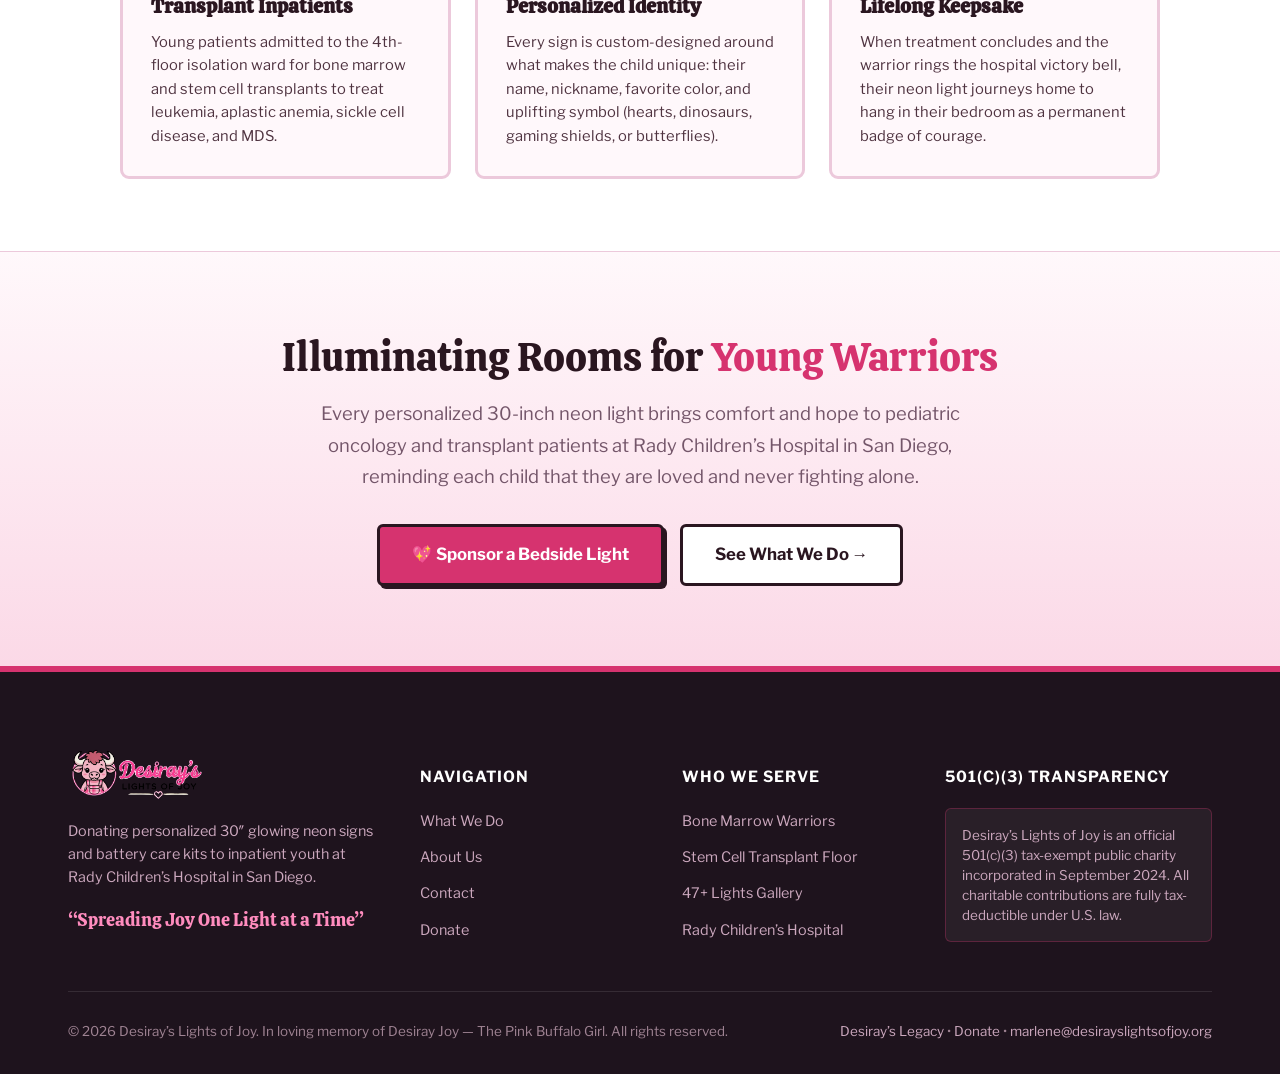
==== commit a7d7ffbb: "Refactor "What We Do" page: update styles, improve accessibility, and enhance gallery functionality" ====
--- a/html/about.html
+++ b/html/about.html
@@ -5,7 +5,10 @@
   <meta name="viewport" content="width=device-width, initial-scale=1.0">
   <title>About Us &bull; Desiray's Story | Desiray's Lights of Joy</title>
   <meta name="description" content="The heartfelt story of Desiray Joy, her battle with MDS blood cancer and bone marrow transplant at Rady Children's Hospital, her donor Aliyah, and how a pink neon sign from Ms. Robin sparked a 501(c)(3) movement.">
-  <link rel="stylesheet" href="style.css">
+  <link rel="preconnect" href="https://fonts.googleapis.com">
+  <link rel="preconnect" href="https://fonts.gstatic.com" crossorigin>
+  <link rel="stylesheet" href="https://fonts.googleapis.com/css2?family=Calistoga&family=Caveat:wght@500;600;700&family=Libre+Franklin:wght@400;500;600;700;800&display=swap">
+  <link rel="stylesheet" href="assets/css/style.css">
 </head>
 <body data-theme="light">
 
@@ -299,7 +302,7 @@
         </div>
 
         <div>
-          <h4 class="footer-col-title">Navigation</h4>
+          <h3 class="footer-col-title">Navigation</h3>
           <ul class="footer-links-list">
             <li><a href="/what_we_do">What We Do</a></li>
             <li><a href="/about">About Us</a></li>
@@ -309,7 +312,7 @@
         </div>
 
         <div>
-          <h4 class="footer-col-title">Who We Serve</h4>
+          <h3 class="footer-col-title">Who We Serve</h3>
           <ul class="footer-links-list">
             <li><a href="/what_we_do#gallery">Bone Marrow Warriors</a></li>
             <li><a href="/what_we_do#gallery">Stem Cell Transplant Floor</a></li>
@@ -319,7 +322,7 @@
         </div>
 
         <div>
-          <h4 class="footer-col-title">501(c)(3) Transparency</h4>
+          <h3 class="footer-col-title">501(c)(3) Transparency</h3>
           <div class="footer-tax-box">
             Desiray&rsquo;s Lights of Joy is an official 501(c)(3) tax-exempt public charity incorporated in September 2024. All charitable contributions are fully tax-deductible under U.S. law.
           </div>
@@ -337,6 +340,6 @@
     </div>
   </footer>
 
-  <script src="script.js"></script>
+  <script src="assets/js/script.js"></script>
 </body>
 </html>
--- a/html/assets/css/style.css
+++ b/html/assets/css/style.css
@@ -0,0 +1,3207 @@
+/* ==========================================================================
+   DESIRAY'S LIGHTS OF JOY (DLOJ)
+   Hand-built nonprofit stylesheet. Soft pink by day, "Lights Off" by night.
+   Plain CSS, no framework.
+   ========================================================================== */
+
+
+:root {
+  /* Soft Pink Daytime Palette (default) */
+  --rose-primary: #d6336f;
+  --rose-text: #b3215a; /* AA-safe pink for small text (>=4.9:1 on every blush band) */
+  --rose-hover: #b3215a;
+  --rose-soft: #fdeaf1;
+  --rose-tint: #fbd9e7;
+  --rose-border: #e59bbb;
+  --rose-glow: rgba(214, 51, 111, 0.35);
+  --rose-glow-subtle: rgba(214, 51, 111, 0.16);
+
+  --bg-page: #fff8fb;
+  --bg-surface: #ffffff;
+  --bg-card: #fff2f7;
+  --bg-warm-tint: #fde3ee;
+  --bg-dark-accent: #2a1620;
+
+  /* Typography Colors */
+  --text-headline: #2a1620;
+  --text-body: #4f3340;
+  --text-muted: #74566a;
+  --text-white: #ffffff;
+  --border-subtle: #ecc9db;
+  --border-strong: #2a1620;
+  --border-warm: #d6336f;
+
+  /* Ink-and-paper shadows, not soft SaaS blur */
+  --shadow-sm: 2px 2px 0 rgba(42, 22, 32, 0.08);
+  --shadow-card: 4px 4px 0 rgba(42, 22, 32, 0.1);
+  --shadow-hover: 6px 6px 0 rgba(214, 51, 111, 0.35);
+  --shadow-photo: 5px 5px 0 rgba(42, 22, 32, 0.12);
+
+  /* LED Tube Glow */
+  --neon-tube-glow:
+    0 0 10px rgba(255, 64, 150, 0.75), 0 0 22px rgba(214, 51, 111, 0.45),
+    0 0 38px rgba(214, 51, 111, 0.22);
+  --neon-button-glow:
+    0 0 14px rgba(255, 64, 150, 0.55), 0 0 28px rgba(214, 51, 111, 0.3);
+  --neon-button-glow-peak:
+    0 0 20px rgba(255, 64, 150, 0.8), 0 0 42px rgba(214, 51, 111, 0.5),
+    0 0 64px rgba(214, 51, 111, 0.25);
+
+  /* Typography: editorial display serif + a sturdy grotesk + a scrawled accent */
+  --font-serif:
+    "Calistoga", "Iowan Old Style", Georgia, "Times New Roman", serif;
+  --font-sans:
+    "Libre Franklin", -apple-system, BlinkMacSystemFont, "Segoe UI", Roboto,
+    Arial, sans-serif;
+  --font-handwriting:
+    "Caveat", "Segoe Print", "Bradley Hand", cursive, sans-serif;
+
+  /* Chunky border system — the site's signature, not a generic SaaS hairline */
+  --border-w: 3px;
+  --border-w-lg: 6px;
+  --radius-sm: 6px;
+  --radius-md: 9px;
+
+  /* Transitions */
+  --trans-smooth: 0.3s cubic-bezier(0.25, 0.8, 0.25, 1);
+  --trans-fast: 0.18s ease;
+}
+
+/* "Lights Off" Mode — the room goes dark, the neon keeps glowing */
+[data-theme="dark"] {
+  --rose-primary: #ff4fa0;
+  --rose-text: #ff4fa0;
+  --rose-hover: #ff77b6;
+  --rose-soft: #2a1b24;
+  --rose-tint: #351f2c;
+  --rose-border: #6b3350;
+  --rose-glow: rgba(255, 79, 160, 0.4);
+  --rose-glow-subtle: rgba(255, 79, 160, 0.2);
+
+  --bg-page: #140d16;
+  --bg-surface: #1e1320;
+  --bg-card: #221625;
+  --bg-warm-tint: #2a1b2e;
+  --bg-dark-accent: #060307;
+
+  --text-headline: #fff3f8;
+  --text-body: #dfcfd8;
+  --text-muted: #b59ea9;
+  --border-subtle: rgba(255, 255, 255, 0.14);
+  --border-strong: #ffffff;
+  --border-warm: #ff4fa0;
+
+  --shadow-sm: 2px 2px 0 rgba(0, 0, 0, 0.35);
+  --shadow-card: 4px 4px 0 rgba(0, 0, 0, 0.4);
+  --shadow-hover:
+    0 0 18px rgba(255, 79, 160, 0.55), 6px 6px 0 rgba(0, 0, 0, 0.4);
+  --shadow-photo: 5px 5px 0 rgba(0, 0, 0, 0.4);
+}
+
+/* Reset & Base Setup */
+*,
+*::before,
+*::after {
+  box-sizing: border-box;
+  margin: 0;
+  padding: 0;
+}
+
+[hidden] {
+  display: none !important;
+}
+
+html {
+  scroll-behavior: smooth;
+  font-size: 16px;
+}
+
+body {
+  font-family: var(--font-sans);
+  background-color: var(--bg-page);
+  color: var(--text-body);
+  line-height: 1.65;
+  overflow-x: hidden;
+  -webkit-font-smoothing: antialiased;
+  transition:
+    background-color var(--trans-smooth),
+    color var(--trans-smooth);
+}
+
+img {
+  max-width: 100%;
+  height: auto;
+  display: block;
+}
+
+a {
+  color: var(--rose-text);
+  text-decoration: none;
+  transition: color var(--trans-fast);
+}
+
+a:hover {
+  color: var(--rose-hover);
+}
+
+button {
+  font-family: inherit;
+  cursor: pointer;
+  border: none;
+  background: none;
+}
+
+.container {
+  width: 100%;
+  max-width: 1200px;
+  margin: 0 auto;
+  padding: 0 28px;
+}
+
+/* Shared Editorial Headers */
+.eyebrow {
+  display: inline-flex;
+  align-items: center;
+  gap: 8px;
+  font-size: 0.82rem;
+  font-weight: 700;
+  text-transform: uppercase;
+  letter-spacing: 1.5px;
+  color: var(--rose-text);
+  margin-bottom: 14px;
+}
+
+.eyebrow::before,
+.eyebrow::after {
+  content: "";
+  display: inline-block;
+  width: 20px;
+  height: 1px;
+  background-color: var(--rose-border);
+}
+
+.section-heading {
+  font-family: var(--font-serif);
+  font-size: 2.5rem;
+  font-weight: 700;
+  line-height: 1.25;
+  color: var(--text-headline);
+  margin-bottom: 16px;
+  text-align: center;
+}
+
+.section-heading em {
+  font-style: italic;
+  font-weight: 400;
+  color: var(--rose-primary);
+}
+
+.section-heading.text-left {
+  text-align: left;
+}
+
+.section-lead {
+  font-size: 1.15rem;
+  color: var(--text-muted);
+  max-width: 680px;
+  margin: 0 auto 52px;
+  text-align: center;
+  line-height: 1.7;
+}
+
+/* ==========================================================================
+   BUTTONS & HUMAN-FEEL NEON HOVER GLOW
+   ========================================================================== */
+
+.btn {
+  display: inline-flex;
+  align-items: center;
+  justify-content: center;
+  gap: 10px;
+  font-weight: 700;
+  padding: 11px 24px;
+  border-radius: var(--radius-sm);
+  border: var(--border-w) solid var(--border-strong);
+  font-size: 0.96rem;
+  transition: all var(--trans-smooth);
+  text-decoration: none;
+  cursor: pointer;
+  position: relative;
+}
+
+.btn-large {
+  padding: 14px 32px;
+  font-size: 1.05rem;
+}
+
+.btn-primary {
+  background-color: var(--rose-primary);
+  color: #ffffff;
+  box-shadow: 3px 3px 0 var(--border-strong);
+}
+
+.btn-primary:hover {
+  background-color: var(--rose-hover);
+  color: #ffffff;
+  transform: translate(-1px, -1px);
+  box-shadow: 4px 4px 0 var(--border-strong);
+}
+
+/* Donate CTA: a pill-shaped button with an actual indicator LED bulb
+   built into it. Off and dim at rest, it flickers awake and glows on hover. */
+.btn-donate {
+  background: linear-gradient(155deg, var(--rose-primary), var(--rose-hover));
+  color: #ffffff;
+  border: none;
+  border-radius: 999px;
+  box-shadow:
+    0 3px 10px rgba(214, 51, 111, 0.28),
+    inset 0 1px 0 rgba(255, 255, 255, 0.25),
+    inset 0 -2px 4px rgba(0, 0, 0, 0.12);
+  position: relative;
+  transition:
+    background var(--trans-smooth),
+    transform var(--trans-smooth),
+    box-shadow var(--trans-smooth);
+}
+
+/* The bulb itself — a little glass bead sitting in the pill, unlit by default */
+.btn-donate::before {
+  content: "";
+  width: 9px;
+  height: 9px;
+  flex-shrink: 0;
+  border-radius: 50%;
+  background: radial-gradient(
+    circle at 35% 30%,
+    rgba(255, 255, 255, 0.55),
+    rgba(255, 255, 255, 0.08) 45%,
+    rgba(0, 0, 0, 0.25) 100%
+  );
+  box-shadow: inset 0 0 2px rgba(0, 0, 0, 0.45);
+  transition:
+    background var(--trans-fast),
+    box-shadow var(--trans-smooth);
+}
+
+.btn-large.btn-donate::before {
+  width: 11px;
+  height: 11px;
+}
+
+.btn-donate:hover {
+  transform: translateY(-2px);
+  color: #ffffff;
+  background: linear-gradient(155deg, var(--rose-hover), var(--rose-primary));
+  box-shadow:
+    0 8px 22px rgba(214, 51, 111, 0.4),
+    inset 0 1px 0 rgba(255, 255, 255, 0.3),
+    var(--neon-button-glow);
+  animation: led-button-breathe 2.4s ease-in-out 0.4s infinite;
+}
+
+/* The bulb lights up: a hot white-pink core with a soft halo around it */
+.btn-donate:hover::before {
+  background: radial-gradient(
+    circle at 35% 30%,
+    #ffffff,
+    #ffd3e8 55%,
+    #ff8fc0 100%
+  );
+  box-shadow:
+    0 0 4px 1px #fff,
+    0 0 10px 3px #ff8fc0,
+    0 0 20px 6px rgba(255, 79, 160, 0.75),
+    0 0 34px 10px rgba(214, 51, 111, 0.45);
+  animation:
+    led-flicker-on 0.45s linear 1,
+    led-bulb-breathe 2.4s ease-in-out 0.45s infinite;
+}
+
+.btn-donate:active {
+  transform: translateY(0);
+  box-shadow:
+    0 2px 6px rgba(214, 51, 111, 0.35),
+    inset 0 1px 0 rgba(255, 255, 255, 0.2);
+}
+
+/* Lights Off mode: --rose-primary is a bright neon pink, so white label text
+   falls to ~3:1. Filled pink buttons carry the dark page ink instead (~6:1). */
+[data-theme="dark"] .btn-primary,
+[data-theme="dark"] .btn-primary:hover,
+[data-theme="dark"] .btn-donate,
+[data-theme="dark"] .btn-donate:hover {
+  color: var(--bg-page);
+}
+
+/* A real LED doesn't snap on instantly — it stutters once, then settles */
+@keyframes led-flicker-on {
+  0% {
+    filter: brightness(0.7);
+  }
+  18% {
+    filter: brightness(1.4);
+  }
+  36% {
+    filter: brightness(0.8);
+  }
+  58% {
+    filter: brightness(1.2);
+  }
+  100% {
+    filter: brightness(1);
+  }
+}
+
+/* Gentle, lifelike breathing while the bulb stays lit */
+@keyframes led-bulb-breathe {
+  0%,
+  100% {
+    filter: brightness(1);
+  }
+  50% {
+    filter: brightness(1.25);
+  }
+}
+
+@keyframes led-button-breathe {
+  0%,
+  100% {
+    box-shadow:
+      0 8px 22px rgba(214, 51, 111, 0.4),
+      inset 0 1px 0 rgba(255, 255, 255, 0.3),
+      var(--neon-button-glow);
+  }
+  50% {
+    box-shadow:
+      0 8px 22px rgba(214, 51, 111, 0.4),
+      inset 0 1px 0 rgba(255, 255, 255, 0.3),
+      var(--neon-button-glow-peak);
+  }
+}
+
+@media (prefers-reduced-motion: reduce) {
+  .btn-donate:hover,
+  .btn-donate:hover::before {
+    animation: none;
+  }
+}
+
+/* Generic "lights up on hover" utility for other CTAs (form submits, PayPal
+   links, sponsor buttons) that keep their own shape — just an added glow. */
+.btn-neon-glow:not(.btn-donate)::after {
+  content: "";
+  position: absolute;
+  inset: -10px;
+  border-radius: inherit;
+  background: radial-gradient(
+    circle,
+    rgba(255, 143, 191, 0.55),
+    rgba(214, 51, 111, 0.22) 55%,
+    transparent 75%
+  );
+  filter: blur(9px);
+  opacity: 0;
+  z-index: -1;
+  pointer-events: none;
+  transition: opacity var(--trans-smooth);
+}
+
+.btn-neon-glow:not(.btn-donate):hover::after {
+  opacity: 1;
+}
+
+@media (prefers-reduced-motion: reduce) {
+  .btn-neon-glow:not(.btn-donate):hover::after {
+    transition: none;
+  }
+}
+
+/* Header Donate CTA — a plum neon sign board, already glowing softly so it
+   never gets lost in the header; hovering flips the switch to full power
+   and the word flickers up to a bright, vivid glow, like a real sign. */
+.btn-header-donate {
+  background: linear-gradient(155deg, var(--rose-hover), var(--bg-dark-accent) 85%);
+  border: 2px solid rgba(255, 170, 215, 0.65);
+  border-radius: 999px;
+  padding: 9px 26px;
+  box-shadow:
+    inset 0 1px 0 rgba(255, 255, 255, 0.1),
+    0 0 8px rgba(255, 79, 160, 0.35),
+    0 0 18px rgba(255, 79, 160, 0.2);
+  transition:
+    border-color var(--trans-smooth),
+    box-shadow var(--trans-smooth),
+    transform var(--trans-smooth);
+}
+
+.btn-header-donate span {
+  color: rgba(255, 225, 240, 0.92);
+  font-weight: 800;
+  letter-spacing: 0.4px;
+  text-shadow:
+    0 0 6px rgba(255, 159, 208, 0.7),
+    0 0 14px rgba(255, 79, 160, 0.4);
+  transition:
+    color var(--trans-smooth),
+    text-shadow var(--trans-smooth);
+}
+
+.btn-header-donate:hover {
+  transform: translateY(-1px);
+  border-color: #ff5aa8;
+  box-shadow:
+    inset 0 1px 0 rgba(255, 255, 255, 0.1),
+    0 0 10px rgba(255, 79, 160, 0.5),
+    0 0 26px rgba(255, 79, 160, 0.3);
+  animation: header-donate-border-breathe 2.4s ease-in-out 0.45s infinite;
+}
+
+.btn-header-donate:hover span {
+  color: #ffffff;
+  text-shadow:
+    0 0 4px #ffffff,
+    0 0 10px #ff9fd0,
+    0 0 22px rgba(255, 79, 160, 0.95),
+    0 0 40px rgba(214, 51, 111, 0.7),
+    0 0 60px rgba(255, 79, 160, 0.4);
+  animation:
+    led-flicker-on 0.45s linear 1,
+    led-bulb-breathe 2.4s ease-in-out 0.45s infinite;
+}
+
+.btn-header-donate:active {
+  transform: translateY(0);
+}
+
+@keyframes header-donate-border-breathe {
+  0%,
+  100% {
+    box-shadow:
+      inset 0 1px 0 rgba(255, 255, 255, 0.06),
+      0 0 10px rgba(255, 79, 160, 0.5),
+      0 0 26px rgba(255, 79, 160, 0.3);
+  }
+  50% {
+    box-shadow:
+      inset 0 1px 0 rgba(255, 255, 255, 0.06),
+      0 0 16px rgba(255, 79, 160, 0.7),
+      0 0 40px rgba(255, 79, 160, 0.5);
+  }
+}
+
+@media (prefers-reduced-motion: reduce) {
+  .btn-header-donate:hover,
+  .btn-header-donate:hover span {
+    animation: none;
+  }
+}
+
+.btn-secondary {
+  background-color: var(--bg-surface);
+  color: var(--text-headline);
+  border: var(--border-w) solid var(--border-strong);
+}
+
+.btn-secondary:hover {
+  border-color: var(--rose-primary);
+  color: var(--rose-text);
+  background-color: var(--rose-soft);
+}
+
+.btn-outline {
+  background: transparent;
+  color: var(--rose-text);
+  border: var(--border-w) solid var(--rose-primary);
+}
+
+.btn-outline:hover {
+  background-color: var(--rose-soft);
+  transform: translate(-1px, -1px);
+}
+
+/* ==========================================================================
+   THEME TOGGLE SWITCH (In Navigation Header — icon-only, no text label)
+   ========================================================================== */
+
+.theme-switch {
+  display: inline-flex;
+  align-items: center;
+  background: transparent;
+  border: none;
+  padding: 0;
+  cursor: pointer;
+}
+
+.theme-switch-track {
+  position: relative;
+  display: inline-block;
+  width: 46px;
+  height: 26px;
+  border-radius: 999px;
+  background-color: var(--bg-page);
+  border: var(--border-w) solid var(--border-subtle);
+  transition: background-color var(--trans-fast), border-color var(--trans-fast);
+}
+
+.theme-switch-thumb {
+  position: absolute;
+  top: 0;
+  left: 0;
+  width: 20px;
+  height: 20px;
+  border-radius: 50%;
+  background-color: var(--bg-surface);
+  box-shadow: var(--shadow-sm);
+  transition: transform var(--trans-fast), background-color var(--trans-fast);
+}
+
+.theme-switch-thumb svg {
+  position: absolute;
+  top: 50%;
+  left: 50%;
+  width: 13px;
+  height: 13px;
+  transform: translate(-50%, -50%);
+  transition: opacity var(--trans-fast);
+}
+
+.theme-switch-thumb svg.icon-sun {
+  fill: none;
+  stroke: var(--rose-primary);
+  stroke-width: 2;
+  stroke-linecap: round;
+  stroke-linejoin: round;
+  opacity: 1;
+}
+
+.theme-switch-thumb svg.icon-moon {
+  fill: var(--rose-primary);
+  stroke: none;
+  opacity: 0;
+}
+
+.theme-switch[aria-pressed="true"] .theme-switch-track {
+  background-color: var(--rose-soft);
+  border-color: var(--rose-primary);
+}
+
+.theme-switch[aria-pressed="true"] .theme-switch-thumb {
+  transform: translateX(20px);
+  background-color: var(--bg-dark-accent);
+}
+
+.theme-switch[aria-pressed="true"] .theme-switch-thumb svg.icon-sun {
+  opacity: 0;
+}
+
+.theme-switch[aria-pressed="true"] .theme-switch-thumb svg.icon-moon {
+  opacity: 1;
+}
+
+.theme-switch:hover .theme-switch-track {
+  border-color: var(--rose-primary);
+}
+
+.theme-switch:focus-visible .theme-switch-track {
+  border-color: var(--rose-primary);
+  box-shadow: var(--shadow-sm);
+}
+
+/* ==========================================================================
+   HEADER NAVIGATION (Clean, Professional, Logo First)
+   ========================================================================== */
+
+.site-header {
+  position: sticky;
+  top: 0;
+  z-index: 1000;
+  background-color: var(--bg-surface);
+  border-bottom: 1px solid var(--border-subtle);
+  transition: all var(--trans-smooth);
+}
+
+.nav-container {
+  display: flex;
+  align-items: center;
+  justify-content: space-between;
+  height: 80px;
+}
+
+.brand-logo {
+  display: flex;
+  align-items: center;
+}
+
+.brand-logo img {
+  height: 70px;
+  width: auto;
+  object-fit: contain;
+  transition: transform var(--trans-fast);
+}
+
+.brand-logo:hover img {
+  transform: scale(1.02);
+}
+
+.nav-list {
+  display: flex;
+  align-items: center;
+  gap: 28px;
+  list-style: none;
+}
+
+.nav-link {
+  font-size: 0.94rem;
+  font-weight: 600;
+  color: var(--text-headline);
+  padding: 6px 0;
+  position: relative;
+  transition: color var(--trans-fast);
+}
+
+.nav-link::after {
+  content: "";
+  position: absolute;
+  bottom: 0;
+  left: 0;
+  width: 0%;
+  height: 2px;
+  background-color: var(--rose-primary);
+  transition: width var(--trans-fast);
+  border-radius: 2px;
+}
+
+.nav-link:hover,
+.nav-link.active {
+  color: var(--rose-text);
+}
+
+.nav-link:hover::after,
+.nav-link.active::after {
+  width: 100%;
+}
+
+.header-actions {
+  display: flex;
+  align-items: center;
+  gap: 16px;
+}
+
+.mobile-menu-toggle {
+  display: none;
+  flex-direction: column;
+  justify-content: space-around;
+  width: 30px;
+  height: 24px;
+  background: transparent;
+  cursor: pointer;
+}
+
+.mobile-menu-toggle .bar {
+  width: 100%;
+  height: 2.5px;
+  background-color: var(--text-headline);
+  border-radius: 2px;
+  transition: all var(--trans-fast);
+}
+
+/* ==========================================================================
+   HERO SECTION (Warm, Human, Family-Centered with Real Neon Sign)
+   ========================================================================== */
+
+.hero-section {
+  overflow-x: clip;
+  padding: 64px 0 84px;
+  background: linear-gradient(180deg, var(--rose-tint) 0%, var(--bg-page) 100%);
+  position: relative;
+}
+
+[data-theme="dark"] .hero-section {
+  background: linear-gradient(
+    180deg,
+    var(--bg-warm-tint) 0%,
+    var(--bg-page) 100%
+  );
+}
+
+.hero-grid {
+  display: grid;
+  grid-template-columns: 1.1fr 0.9fr;
+  align-items: center;
+  gap: 60px;
+}
+
+.hero-title {
+  font-family: var(--font-serif);
+  font-size: clamp(2.2rem, 3.9vw, 3.4rem);
+  font-weight: 700;
+  line-height: 1.02;
+  color: var(--text-headline);
+  margin-bottom: 28px;
+  letter-spacing: -0.025em;
+  text-wrap: balance;
+}
+
+.hero-title em {
+  display: block;
+  margin-top: 0.08em;
+  font-style: italic;
+  font-weight: 400;
+  color: var(--rose-primary);
+}
+
+.hero-description {
+  font-size: 1.15rem;
+  color: var(--text-body);
+  line-height: 1.7;
+  margin-bottom: 36px;
+  max-width: 540px;
+}
+
+.hero-description strong {
+  font-weight: 700;
+  color: var(--text-headline);
+  background: linear-gradient(transparent 58%, color-mix(in srgb, var(--rose-primary) 24%, transparent) 58%);
+}
+
+.hero-actions {
+  display: flex;
+  align-items: center;
+  flex-wrap: wrap;
+  gap: 16px;
+  margin-bottom: 36px;
+}
+
+.hero-trust-bar {
+  display: flex;
+  align-items: center;
+  flex-wrap: wrap;
+  gap: 22px;
+  padding-top: 24px;
+  border-top: 1px solid var(--border-subtle);
+  font-size: 0.88rem;
+  font-weight: 600;
+  color: var(--text-muted);
+}
+
+.trust-item {
+  display: flex;
+  align-items: center;
+  gap: 6px;
+}
+
+.hero-visual-frame {
+  position: relative;
+  width: 100%;
+  max-width: 560px; /* source photo is 654px: never stretch it past ~1x */
+  margin-inline: auto;
+}
+
+/* ==========================================================================
+   IMPACT NUMBERS (Editorial, Human Strip)
+   ========================================================================== */
+
+.impact-strip-section {
+  padding: 48px 0;
+  background-color: var(--bg-surface);
+  border-top: 1px solid var(--border-subtle);
+  border-bottom: 1px solid var(--border-subtle);
+}
+
+.impact-strip-grid {
+  display: grid;
+  grid-template-columns: repeat(4, 1fr);
+  gap: 32px;
+}
+
+.impact-item {
+  text-align: center;
+  padding: 12px;
+  position: relative;
+}
+
+.impact-item:not(:last-child)::after {
+  content: "";
+  position: absolute;
+  right: -16px;
+  top: 20%;
+  height: 60%;
+  width: 1px;
+  background-color: var(--border-subtle);
+}
+
+.impact-number-row {
+  display: flex;
+  align-items: baseline;
+  justify-content: center;
+  margin-bottom: 6px;
+}
+
+.impact-num {
+  font-family: var(--font-serif);
+  font-size: 3.2rem;
+  font-weight: 700;
+  color: var(--rose-primary);
+  line-height: 1;
+}
+
+.impact-plus {
+  font-size: 2rem;
+  font-weight: 600;
+  color: var(--rose-primary);
+}
+
+.impact-title {
+  font-size: 1rem;
+  font-weight: 700;
+  color: var(--text-headline);
+  margin-bottom: 4px;
+}
+
+.impact-desc {
+  font-size: 0.86rem;
+  color: var(--text-muted);
+  line-height: 1.45;
+}
+
+/* ==========================================================================
+   DESIRAY'S STORY (Heartfelt Family Memoir)
+   ========================================================================== */
+
+.story-section {
+  padding: 96px 0;
+  background-color: var(--bg-page);
+}
+
+.story-container-grid {
+  display: grid;
+  grid-template-columns: 1.15fr 0.85fr;
+  gap: 56px;
+  align-items: start;
+}
+
+.letter-card {
+  background-color: var(--bg-surface);
+  border: var(--border-w) solid var(--border-subtle);
+  border-radius: var(--radius-md);
+  padding: 44px;
+  box-shadow: var(--shadow-card);
+}
+
+.letter-card h3 {
+  font-family: var(--font-serif);
+  font-size: 1.7rem;
+  font-weight: 700;
+  color: var(--text-headline);
+  margin-bottom: 18px;
+}
+
+.letter-card p {
+  font-size: 1.05rem;
+  line-height: 1.8;
+  color: var(--text-body);
+  margin-bottom: 20px;
+}
+
+.letter-card p:last-of-type {
+  margin-bottom: 28px;
+}
+
+.letter-sign-off {
+  border-top: 1px solid var(--border-subtle);
+  padding-top: 20px;
+  font-family: var(--font-handwriting);
+  font-size: 1.35rem;
+  color: var(--rose-text);
+  line-height: 1.4;
+}
+
+.letter-sign-off span {
+  display: block;
+  font-family: var(--font-sans);
+  font-size: 0.82rem;
+  color: var(--text-muted);
+  text-transform: uppercase;
+  letter-spacing: 1px;
+  font-weight: 700;
+  margin-top: 4px;
+}
+
+.story-sidebar-photos {
+  display: flex;
+  flex-direction: column;
+  gap: 28px;
+}
+
+.photo-polaroid {
+  background: var(--bg-surface);
+  padding: 16px 16px 20px;
+  border-radius: var(--radius-sm);
+  border: var(--border-w) solid var(--border-subtle);
+  box-shadow: var(--shadow-card);
+  transition: transform var(--trans-smooth);
+}
+
+.photo-polaroid:hover {
+  transform: translateY(-4px);
+  box-shadow: var(--shadow-hover);
+}
+
+.photo-polaroid img {
+  border-radius: var(--radius-sm);
+  width: 100%;
+  height: 240px;
+  object-fit: cover;
+  background-color: var(--bg-warm-tint);
+}
+
+.polaroid-caption {
+  font-size: 0.88rem;
+  color: var(--text-muted);
+  margin-top: 12px;
+  text-align: center;
+  line-height: 1.45;
+}
+
+.polaroid-caption strong {
+  display: block;
+  color: var(--text-headline);
+  font-size: 0.94rem;
+}
+
+/* ==========================================================================
+   HOW IT WORKS (Clear, Transparent 4-Step Process)
+   ========================================================================== */
+
+.how-it-works-section {
+  padding: 96px 0;
+  background-color: var(--bg-surface);
+  border-top: 1px solid var(--border-subtle);
+  border-bottom: 1px solid var(--border-subtle);
+}
+
+.steps-timeline-grid {
+  display: grid;
+  grid-template-columns: repeat(4, 1fr);
+  gap: 24px;
+}
+
+.step-box {
+  background: var(--bg-page);
+  border: var(--border-w) solid var(--border-subtle);
+  border-radius: var(--radius-md);
+  padding: 32px 24px;
+  position: relative;
+  transition: all var(--trans-smooth);
+}
+
+.step-box:hover {
+  transform: translateY(-4px);
+  border-color: var(--rose-border);
+  box-shadow: var(--shadow-card);
+}
+
+.step-count {
+  font-family: var(--font-serif);
+  font-size: 1.1rem;
+  font-weight: 700;
+  color: var(--rose-text);
+  background: var(--rose-soft);
+  display: inline-block;
+  padding: 4px 12px;
+  border-radius: var(--radius-sm);
+  margin-bottom: 16px;
+}
+
+.step-box h4 {
+  font-size: 1.2rem;
+  font-weight: 700;
+  color: var(--text-headline);
+  margin-bottom: 10px;
+}
+
+.step-box p {
+  font-size: 0.92rem;
+  color: var(--text-muted);
+  line-height: 1.6;
+}
+
+/* ==========================================================================
+   GALLERY OF LIGHTS & STORIES (Real Bedside Keepsake Look)
+   ========================================================================== */
+
+.gallery-section {
+  padding: 96px 0;
+  background-color: var(--bg-page);
+}
+
+.gallery-filter-wrap {
+  display: flex;
+  justify-content: center;
+  align-items: center;
+  flex-wrap: wrap;
+  gap: 10px;
+  margin-bottom: 40px;
+}
+
+.filter-pill {
+  padding: 9px 20px;
+  border-radius: var(--radius-sm);
+  font-size: 0.9rem;
+  font-weight: 600;
+  color: var(--text-headline);
+  background-color: var(--bg-surface);
+  border: var(--border-w) solid var(--border-subtle);
+  transition: all var(--trans-fast);
+  cursor: pointer;
+}
+
+.filter-pill:hover,
+.filter-pill.active {
+  background-color: var(--rose-primary);
+  color: #ffffff;
+  border-color: var(--rose-primary);
+  box-shadow: 0 4px 12px rgba(214, 51, 111, 0.25);
+}
+
+.lights-card-grid {
+  display: grid;
+  grid-template-columns: repeat(3, 1fr);
+  gap: 28px;
+  margin-bottom: 52px;
+}
+
+.bedside-light-card {
+  background: var(--bg-surface);
+  border: var(--border-w) solid var(--border-subtle);
+  border-radius: var(--radius-md);
+  overflow: hidden;
+  box-shadow: var(--shadow-sm);
+  display: flex;
+  flex-direction: column;
+  transition:
+    transform var(--trans-smooth),
+    box-shadow var(--trans-smooth),
+    border-color var(--trans-smooth);
+  cursor: pointer;
+}
+
+/* Real donated-light photo card (what_we_do.html gallery) */
+.real-light-card {
+  background: #050505;
+  border: var(--border-w-lg) solid var(--rose-primary);
+  border-radius: var(--radius-sm);
+  overflow: hidden;
+  box-shadow: var(--shadow-sm);
+  cursor: pointer;
+  transition:
+    transform var(--trans-smooth),
+    box-shadow var(--trans-smooth);
+}
+
+.real-light-card:hover,
+.real-light-card:focus-visible {
+  transform: translateY(-6px);
+  box-shadow: var(--shadow-hover);
+}
+
+.real-light-card:focus-visible {
+  outline: 2px solid var(--rose-primary);
+  outline-offset: 3px;
+}
+
+.real-light-card img {
+  width: 100%;
+  aspect-ratio: 16 / 9;
+  object-fit: cover;
+  display: block;
+}
+
+.real-light-name {
+  text-align: center;
+  padding: 10px 8px;
+  font-size: 0.92rem;
+  font-weight: 700;
+  color: var(--text-headline);
+  background: var(--bg-surface);
+}
+
+.bedside-light-card:hover {
+  transform: translateY(-6px);
+  border-color: var(--rose-primary);
+  box-shadow: var(--shadow-hover);
+}
+
+/* The Realistic Acrylic Neon Chamber */
+.neon-chamber {
+  min-height: 190px;
+  background: radial-gradient(circle at center, #2d182b 0%, #170c16 85%);
+  display: flex;
+  flex-direction: column;
+  align-items: center;
+  justify-content: center;
+  padding: 24px;
+  position: relative;
+  border-bottom: 1px solid rgba(255, 255, 255, 0.08);
+}
+
+.chamber-tag {
+  position: absolute;
+  top: 12px;
+  left: 12px;
+  background: rgba(214, 51, 111, 0.85);
+  color: #ffffff;
+  font-size: 0.72rem;
+  font-weight: 700;
+  padding: 3px 10px;
+  border-radius: var(--radius-sm);
+  text-transform: uppercase;
+}
+
+.neon-lettering {
+  font-family: var(--font-handwriting);
+  font-size: 2.9rem;
+  line-height: 1.1;
+  text-align: center;
+  letter-spacing: 1px;
+}
+
+/* Subtle, realistic glow colors */
+.neon-lettering.glow-pink {
+  color: #fff2f8;
+  text-shadow:
+    0 0 5px #ffffff,
+    0 0 12px #ff6fa8,
+    0 0 25px #d6336f;
+}
+
+.neon-lettering.glow-cyan {
+  color: #f0fdff;
+  text-shadow:
+    0 0 5px #ffffff,
+    0 0 12px #00e1ff,
+    0 0 25px #0099cc;
+}
+
+.neon-lettering.glow-gold {
+  color: #fffdf0;
+  text-shadow:
+    0 0 5px #ffffff,
+    0 0 12px #ffc107,
+    0 0 25px #ff9800;
+}
+
+.neon-lettering.glow-purple {
+  color: #faf2ff;
+  text-shadow:
+    0 0 5px #ffffff,
+    0 0 12px #c77dff,
+    0 0 25px #7b2cbf;
+}
+
+.card-details {
+  padding: 22px;
+  flex-grow: 1;
+  display: flex;
+  flex-direction: column;
+  justify-content: space-between;
+}
+
+.card-meta-top {
+  display: flex;
+  justify-content: space-between;
+  align-items: center;
+  font-size: 0.82rem;
+  color: var(--text-muted);
+  margin-bottom: 6px;
+}
+
+.card-child-name {
+  font-family: var(--font-serif);
+  font-size: 1.35rem;
+  font-weight: 700;
+  color: var(--text-headline);
+  margin-bottom: 4px;
+}
+
+.card-unit-label {
+  font-size: 0.85rem;
+  color: var(--rose-text);
+  font-weight: 600;
+  margin-bottom: 12px;
+}
+
+.card-story-preview {
+  font-size: 0.92rem;
+  color: var(--text-body);
+  line-height: 1.6;
+  margin-bottom: 18px;
+}
+
+.card-read-action {
+  display: flex;
+  align-items: center;
+  justify-content: space-between;
+  padding-top: 14px;
+  border-top: 1px solid var(--border-subtle);
+  font-size: 0.88rem;
+  font-weight: 700;
+  color: var(--rose-text);
+}
+
+.bedside-light-card:hover .card-read-action {
+  color: var(--rose-hover);
+}
+
+/* ==========================================================================
+   STORY MODAL (Clean, Warm Editorial Layout)
+   ========================================================================== */
+
+.modal-overlay {
+  position: fixed;
+  inset: 0;
+  background: rgba(24, 13, 22, 0.75);
+  backdrop-filter: blur(6px);
+  z-index: 2000;
+  display: flex;
+  align-items: center;
+  justify-content: center;
+  padding: 24px;
+  opacity: 0;
+  pointer-events: none;
+  transition: opacity 0.25s ease;
+}
+
+.modal-overlay:not([hidden]) {
+  opacity: 1;
+  pointer-events: auto;
+}
+
+.modal-card {
+  background: var(--bg-surface);
+  border-radius: var(--radius-md);
+  width: 100%;
+  max-width: 740px;
+  max-height: 90vh;
+  overflow-y: auto;
+  box-shadow: 0 20px 60px rgba(0, 0, 0, 0.25);
+  position: relative;
+  border: var(--border-w) solid var(--border-subtle);
+}
+
+.modal-close-btn {
+  position: absolute;
+  top: 16px;
+  right: 18px;
+  width: 36px;
+  height: 36px;
+  background: rgba(255, 255, 255, 0.85);
+  border: var(--border-w) solid var(--border-subtle);
+  border-radius: 50%;
+  font-size: 1.4rem;
+  display: flex;
+  align-items: center;
+  justify-content: center;
+  cursor: pointer;
+  z-index: 10;
+  transition: background var(--trans-fast);
+}
+
+.modal-close-btn:hover {
+  background: var(--rose-soft);
+  color: var(--rose-text);
+}
+
+.modal-neon-header {
+  background: #190c18;
+  padding: 44px 24px;
+  text-align: center;
+  border-radius: var(--radius-md) var(--radius-md) 0 0;
+  border-bottom: 1px solid rgba(255, 255, 255, 0.1);
+}
+
+.modal-neon-name {
+  font-family: var(--font-handwriting);
+  font-size: 3.8rem;
+  line-height: 1.1;
+  margin-bottom: 8px;
+}
+
+.modal-spec-text {
+  font-size: 0.8rem;
+  color: #cca8be;
+  text-transform: uppercase;
+  letter-spacing: 1px;
+}
+
+.modal-body-content {
+  padding: 36px;
+}
+
+.modal-tags-row {
+  display: flex;
+  align-items: center;
+  gap: 10px;
+  margin-bottom: 12px;
+}
+
+.modal-pill {
+  background: var(--rose-soft);
+  color: var(--rose-text);
+  border: 1px solid var(--rose-border);
+  padding: 3px 12px;
+  border-radius: var(--radius-sm);
+  font-size: 0.78rem;
+  font-weight: 700;
+}
+
+.modal-date-text {
+  font-size: 0.84rem;
+  color: var(--text-muted);
+}
+
+.modal-name-heading {
+  font-family: var(--font-serif);
+  font-size: 1.85rem;
+  font-weight: 700;
+  color: var(--text-headline);
+  margin-bottom: 4px;
+}
+
+.modal-hospital-sub {
+  font-size: 0.94rem;
+  color: var(--rose-text);
+  font-weight: 600;
+  margin-bottom: 20px;
+}
+
+.modal-prose {
+  font-size: 1.05rem;
+  line-height: 1.8;
+  color: var(--text-body);
+  margin-bottom: 24px;
+}
+
+.modal-quote-quote {
+  background: var(--bg-warm-tint);
+  border-left: 5px solid var(--rose-primary);
+  padding: 18px 22px;
+  border-radius: var(--radius-sm);
+  margin-bottom: 28px;
+}
+
+.modal-quote-quote p {
+  font-style: italic;
+  font-size: 0.98rem;
+  line-height: 1.6;
+  color: var(--text-headline);
+  margin-bottom: 6px;
+}
+
+.modal-quote-quote cite {
+  display: block;
+  font-size: 0.84rem;
+  font-weight: 700;
+  color: var(--rose-text);
+  font-style: normal;
+}
+
+.modal-actions-row {
+  display: flex;
+  gap: 14px;
+  flex-wrap: wrap;
+}
+
+/* ==========================================================================
+   DONATION SECTION (Honest, Clear Giving Tiers from Live Site)
+   ========================================================================== */
+
+.donation-feature-section {
+  padding: 96px 0;
+  background-color: var(--bg-surface);
+  border-top: 1px solid var(--border-subtle);
+  border-bottom: 1px solid var(--border-subtle);
+}
+
+.donation-grid-layout {
+  display: grid;
+  grid-template-columns: 1fr 1.15fr;
+  gap: 60px;
+  align-items: start;
+}
+
+.donation-story-col {
+  padding-right: 12px;
+}
+
+.donation-story-col h3 {
+  font-family: var(--font-serif);
+  font-size: 2.2rem;
+  font-weight: 700;
+  color: var(--text-headline);
+  margin-bottom: 18px;
+  line-height: 1.25;
+}
+
+.donation-story-col p {
+  font-size: 1.05rem;
+  line-height: 1.75;
+  color: var(--text-body);
+  margin-bottom: 28px;
+}
+
+.official-tier-cards {
+  display: flex;
+  flex-direction: column;
+  gap: 16px;
+  margin-bottom: 32px;
+}
+
+.tier-card-item {
+  background: var(--bg-page);
+  border: var(--border-w) solid var(--border-subtle);
+  border-radius: var(--radius-sm);
+  padding: 20px;
+  display: flex;
+  align-items: center;
+  gap: 20px;
+  transition: border-color var(--trans-fast);
+}
+
+.tier-card-item:hover {
+  border-color: var(--rose-primary);
+}
+
+.tier-price-box {
+  min-width: 80px;
+  text-align: center;
+}
+
+.tier-price-box strong {
+  font-family: var(--font-serif);
+  font-size: 1.6rem;
+  font-weight: 700;
+  color: var(--rose-text);
+  display: block;
+  line-height: 1;
+}
+
+.tier-price-box span {
+  font-size: 0.72rem;
+  color: var(--text-muted);
+  text-transform: uppercase;
+  font-weight: 700;
+}
+
+.tier-info-box h5 {
+  font-size: 1.05rem;
+  font-weight: 700;
+  color: var(--text-headline);
+  margin-bottom: 3px;
+}
+
+.tier-info-box p {
+  font-size: 0.88rem;
+  color: var(--text-muted);
+  line-height: 1.45;
+  margin-bottom: 0;
+}
+
+/* The Donation Form Box */
+.donation-interactive-box {
+  background: var(--bg-page);
+  border: var(--border-w-lg) solid var(--border-warm);
+  border-radius: var(--radius-md);
+  padding: 40px;
+  box-shadow: var(--shadow-card);
+}
+
+.form-box-title {
+  font-family: var(--font-serif);
+  font-size: 1.6rem;
+  font-weight: 700;
+  color: var(--text-headline);
+  margin-bottom: 6px;
+  text-align: center;
+}
+
+.form-box-sub {
+  font-size: 0.92rem;
+  color: var(--text-muted);
+  text-align: center;
+  margin-bottom: 24px;
+}
+
+.freq-switch {
+  display: grid;
+  grid-template-columns: 1fr 1fr;
+  gap: 6px;
+  background: var(--bg-surface);
+  border: var(--border-w) solid var(--border-subtle);
+  border-radius: var(--radius-sm);
+  padding: 4px;
+  margin-bottom: 22px;
+}
+
+.freq-opt {
+  padding: 10px;
+  border-radius: var(--radius-sm);
+  font-weight: 600;
+  font-size: 0.9rem;
+  color: var(--text-headline);
+  transition: all var(--trans-fast);
+}
+
+.freq-opt.active {
+  background-color: var(--rose-primary);
+  color: #ffffff;
+}
+
+.amount-select-grid {
+  display: grid;
+  grid-template-columns: repeat(3, 1fr);
+  gap: 12px;
+  margin-bottom: 20px;
+}
+
+.amount-tile {
+  display: block;
+  background: var(--bg-surface);
+  border: var(--border-w) solid var(--border-subtle);
+  border-radius: var(--radius-sm);
+  padding: 16px 6px;
+  text-align: center;
+  text-decoration: none;
+  transition: all var(--trans-fast);
+  position: relative;
+  cursor: pointer;
+}
+
+.amount-tile:hover,
+.amount-tile.active {
+  border-color: var(--rose-primary);
+  background-color: var(--rose-soft);
+  transform: translate(-1px, -1px);
+  box-shadow: 3px 3px 0 var(--rose-primary);
+}
+
+.amount-tile strong {
+  font-family: var(--font-serif);
+  font-size: 1.35rem;
+  font-weight: 700;
+  color: var(--text-headline);
+  display: block;
+}
+
+.amount-tile.active strong {
+  color: var(--rose-text);
+}
+
+.amount-tile span {
+  font-size: 0.7rem;
+  color: var(--text-muted);
+  font-weight: 600;
+  display: block;
+  margin-top: 2px;
+}
+
+.badge-recom {
+  position: absolute;
+  top: -8px;
+  left: 50%;
+  transform: translateX(-50%);
+  background: var(--rose-primary);
+  color: #ffffff;
+  font-size: 0.62rem;
+  font-weight: 700;
+  padding: 2px 6px;
+  border-radius: var(--radius-sm);
+  text-transform: uppercase;
+  white-space: nowrap;
+}
+
+.custom-input-group {
+  margin-bottom: 20px;
+}
+
+.input-label {
+  display: block;
+  font-size: 0.86rem;
+  font-weight: 600;
+  color: var(--text-headline);
+  margin-bottom: 6px;
+}
+
+.input-with-dollar {
+  position: relative;
+}
+
+.dollar-sign {
+  position: absolute;
+  left: 16px;
+  top: 50%;
+  transform: translateY(-50%);
+  font-weight: 700;
+  color: var(--rose-text);
+  font-size: 1.1rem;
+}
+
+.input-with-dollar input {
+  width: 100%;
+  padding: 12px 16px 12px 34px;
+  border: var(--border-w) solid var(--border-subtle);
+  border-radius: var(--radius-sm);
+  font-size: 1.05rem;
+  font-weight: 600;
+  color: var(--text-headline);
+  background: var(--bg-surface);
+  outline: none;
+  transition: border-color var(--trans-fast);
+}
+
+.input-with-dollar input:focus {
+  border-color: var(--rose-primary);
+}
+
+.form-inputs-row {
+  display: flex;
+  gap: 14px;
+  margin-bottom: 16px;
+}
+
+.half-col {
+  flex: 1;
+}
+
+.field-group {
+  margin-bottom: 16px;
+}
+
+.field-control {
+  width: 100%;
+  padding: 12px 16px;
+  border: var(--border-w) solid var(--border-subtle);
+  border-radius: var(--radius-sm);
+  font-size: 0.95rem;
+  color: var(--text-headline);
+  background: var(--bg-surface);
+  outline: none;
+  transition: border-color var(--trans-fast);
+}
+
+.field-control:focus {
+  border-color: var(--rose-primary);
+}
+
+.payment-toggle-tabs {
+  display: grid;
+  grid-template-columns: repeat(3, 1fr);
+  gap: 8px;
+  margin: 18px 0;
+}
+
+.pay-tab-btn {
+  background: var(--bg-surface);
+  border: var(--border-w) solid var(--border-subtle);
+  border-radius: var(--radius-sm);
+  padding: 10px 6px;
+  font-size: 0.82rem;
+  font-weight: 600;
+  color: var(--text-headline);
+  transition: all var(--trans-fast);
+}
+
+.pay-tab-btn.active,
+.pay-tab-btn:hover {
+  background: var(--rose-soft);
+  border-color: var(--rose-primary);
+  color: var(--rose-text);
+}
+
+.btn-submit-donation {
+  width: 100%;
+  padding: 16px;
+  font-size: 1.1rem;
+  border-radius: var(--radius-sm);
+}
+
+.security-trust-note {
+  font-size: 0.78rem;
+  color: var(--text-muted);
+  text-align: center;
+  margin-top: 14px;
+}
+
+/* ==========================================================================
+   WALL OF HOPE (Warm Community Pinboard Feel)
+   ========================================================================== */
+
+.wall-section {
+  padding: 96px 0;
+  background-color: var(--bg-page);
+}
+
+.wall-layout {
+  display: grid;
+  grid-template-columns: 0.8fr 1.2fr;
+  gap: 48px;
+  align-items: start;
+}
+
+.guestbook-form-card {
+  background: var(--bg-surface);
+  border: var(--border-w) solid var(--border-subtle);
+  border-radius: var(--radius-md);
+  padding: 36px;
+  box-shadow: var(--shadow-sm);
+  position: sticky;
+  top: 100px;
+}
+
+.guestbook-form-card h3 {
+  font-family: var(--font-serif);
+  font-size: 1.5rem;
+  font-weight: 700;
+  color: var(--text-headline);
+  margin-bottom: 6px;
+}
+
+.guestbook-form-card p {
+  font-size: 0.92rem;
+  color: var(--text-muted);
+  margin-bottom: 24px;
+}
+
+.wall-notes-stream {
+  display: flex;
+  flex-direction: column;
+  gap: 18px;
+  max-height: 720px;
+  overflow-y: auto;
+  padding-right: 6px;
+}
+
+.sticky-note-card {
+  background: var(--bg-surface);
+  border: var(--border-w) solid var(--border-subtle);
+  border-radius: var(--radius-sm);
+  padding: 22px;
+  box-shadow: var(--shadow-sm);
+  position: relative;
+  transition: transform var(--trans-fast);
+}
+
+.sticky-note-card:hover {
+  transform: translateY(-2px);
+  border-color: var(--rose-border);
+}
+
+.note-head {
+  display: flex;
+  justify-content: space-between;
+  align-items: flex-start;
+  margin-bottom: 8px;
+}
+
+.note-author {
+  font-weight: 700;
+  font-size: 1rem;
+  color: var(--text-headline);
+}
+
+.note-location {
+  font-size: 0.82rem;
+  color: var(--text-muted);
+  font-weight: normal;
+  display: block;
+}
+
+.note-time {
+  font-size: 0.76rem;
+  color: var(--text-muted);
+}
+
+.note-dedication-tag {
+  display: inline-block;
+  background: var(--rose-soft);
+  color: var(--rose-text);
+  font-size: 0.76rem;
+  font-weight: 700;
+  padding: 2px 10px;
+  border-radius: var(--radius-sm);
+  margin-bottom: 10px;
+}
+
+.note-message {
+  font-size: 0.96rem;
+  line-height: 1.65;
+  color: var(--text-body);
+}
+
+/* ==========================================================================
+   BOOKS & MERCHANDISE SECTION
+   ========================================================================== */
+
+.merch-section {
+  padding: 96px 0;
+  background-color: var(--bg-surface);
+  border-top: 1px solid var(--border-subtle);
+}
+
+.merch-three-grid {
+  display: grid;
+  grid-template-columns: repeat(3, 1fr);
+  gap: 30px;
+  margin-bottom: 48px;
+}
+
+.merch-item-card {
+  background: var(--bg-page);
+  border: var(--border-w) solid var(--border-subtle);
+  border-radius: var(--radius-md);
+  overflow: hidden;
+  display: flex;
+  flex-direction: column;
+  transition:
+    transform var(--trans-smooth),
+    box-shadow var(--trans-smooth);
+}
+
+.merch-item-card:hover {
+  transform: translateY(-5px);
+  box-shadow: var(--shadow-card);
+}
+
+.merch-thumb-wrap {
+  height: 250px;
+  background: var(--bg-surface);
+  display: flex;
+  align-items: center;
+  justify-content: center;
+  padding: 20px;
+  position: relative;
+}
+
+.merch-thumb-wrap img {
+  max-height: 100%;
+  width: auto;
+  object-fit: contain;
+}
+
+.merch-pill-tag {
+  position: absolute;
+  top: 12px;
+  right: 12px;
+  background: var(--rose-primary);
+  color: #ffffff;
+  font-size: 0.72rem;
+  font-weight: 700;
+  padding: 3px 10px;
+  border-radius: var(--radius-sm);
+  text-transform: uppercase;
+}
+
+.merch-body {
+  padding: 24px;
+  flex-grow: 1;
+  display: flex;
+  flex-direction: column;
+  justify-content: space-between;
+}
+
+.merch-body h4 {
+  font-family: var(--font-serif);
+  font-size: 1.25rem;
+  font-weight: 700;
+  color: var(--text-headline);
+  margin-bottom: 8px;
+}
+
+.merch-body p {
+  font-size: 0.92rem;
+  color: var(--text-muted);
+  line-height: 1.6;
+  margin-bottom: 16px;
+}
+
+.merch-cause-tag {
+  font-size: 0.8rem;
+  font-weight: 700;
+  color: var(--rose-text);
+}
+
+/* ==========================================================================
+   FOOTER (Warm, Respectful, Trustworthy)
+   ========================================================================== */
+
+.site-footer {
+  background-color: #1e131d;
+  color: #f7eaf1;
+  padding: 72px 0 32px;
+  border-top: var(--border-w-lg) solid var(--rose-primary);
+}
+
+.footer-columns {
+  display: grid;
+  grid-template-columns: 1.4fr 1fr 1fr 1.2fr;
+  gap: 40px;
+  padding-bottom: 48px;
+  border-bottom: 1px solid rgba(255, 255, 255, 0.1);
+}
+
+.footer-logo-img {
+  height: 60px;
+  width: auto;
+  margin-bottom: 16px;
+}
+
+.footer-about-text {
+  font-size: 0.9rem;
+  color: #cca8be;
+  line-height: 1.6;
+  margin-bottom: 16px;
+}
+
+.footer-quote {
+  font-family: var(--font-serif);
+  font-style: italic;
+  font-size: 1.15rem;
+  color: #ff8cbe;
+}
+
+.footer-col-title {
+  font-size: 0.96rem;
+  font-weight: 700;
+  text-transform: uppercase;
+  letter-spacing: 1px;
+  color: #ffffff;
+  margin-top: 1.33em; /* footer titles are <h3> now (was <h4>): keep the old spacing */
+  margin-bottom: 18px;
+}
+
+.footer-links-list {
+  list-style: none;
+  display: flex;
+  flex-direction: column;
+  gap: 10px;
+}
+
+.footer-links-list a {
+  color: #cca8be;
+  font-size: 0.9rem;
+}
+
+.footer-links-list a:hover {
+  color: #ffffff;
+}
+
+.footer-tax-box {
+  background: rgba(255, 255, 255, 0.05);
+  border: 1px solid rgba(214, 51, 111, 0.3);
+  border-radius: var(--radius-sm);
+  padding: 16px;
+  font-size: 0.84rem;
+  color: #cca8be;
+  line-height: 1.5;
+}
+
+.footer-bottom-row {
+  display: flex;
+  justify-content: space-between;
+  align-items: center;
+  flex-wrap: wrap;
+  gap: 16px;
+  padding-top: 28px;
+  font-size: 0.84rem;
+  color: #9f8393;
+}
+
+.footer-bottom-row a {
+  color: #cca8be;
+}
+
+/* ==========================================================================
+   DEDICATED DONATE PAGE STYLES (donate.html)
+   ========================================================================== */
+
+.donate-hero-banner {
+  padding: 72px 0 54px;
+  background: linear-gradient(180deg, var(--rose-tint) 0%, var(--bg-page) 100%);
+  text-align: center;
+  border-bottom: 1px solid var(--border-subtle);
+}
+
+[data-theme="dark"] .donate-hero-banner {
+  background: linear-gradient(
+    180deg,
+    var(--bg-warm-tint) 0%,
+    var(--bg-page) 100%
+  );
+}
+
+.donate-hero-title {
+  font-family: var(--font-serif);
+  font-size: 3.1rem;
+  font-weight: 700;
+  line-height: 1.2;
+  color: var(--text-headline);
+  margin-bottom: 18px;
+}
+
+.donate-hero-title em {
+  font-style: italic;
+  color: var(--rose-primary);
+}
+
+.donate-hero-sub {
+  font-size: 1.15rem;
+  color: var(--text-muted);
+  max-width: 720px;
+  margin: 0 auto 30px;
+  line-height: 1.7;
+}
+
+.packages-three-col {
+  display: grid;
+  grid-template-columns: repeat(3, 1fr);
+  gap: 30px;
+  margin: 48px 0;
+  align-items: stretch;
+}
+
+.package-card {
+  background: var(--bg-surface);
+  border: var(--border-w) solid var(--border-subtle);
+  border-radius: var(--radius-md);
+  padding: 34px 26px;
+  display: flex;
+  flex-direction: column;
+  justify-content: space-between;
+  position: relative;
+  box-shadow: var(--shadow-sm);
+  transition: all var(--trans-smooth);
+}
+
+.package-card:hover {
+  transform: translateY(-5px);
+  border-color: var(--rose-primary);
+  box-shadow: var(--shadow-hover);
+}
+
+.package-card.highlight {
+  border: var(--border-w-lg) solid var(--rose-primary);
+  background: linear-gradient(
+    180deg,
+    var(--rose-soft) 0%,
+    var(--bg-surface) 25%
+  );
+}
+
+.package-highlight-pill {
+  position: absolute;
+  top: -13px;
+  left: 50%;
+  transform: translateX(-50%);
+  background: var(--rose-primary);
+  color: #ffffff;
+  font-size: 0.74rem;
+  font-weight: 700;
+  padding: 3px 12px;
+  border-radius: var(--radius-sm);
+  text-transform: uppercase;
+  white-space: nowrap;
+}
+
+.pkg-header-tag {
+  font-size: 0.74rem;
+  font-weight: 700;
+  color: var(--rose-text);
+  text-transform: uppercase;
+  letter-spacing: 1px;
+  margin-bottom: 8px;
+}
+
+.pkg-name {
+  font-family: var(--font-serif);
+  font-size: 1.5rem;
+  font-weight: 700;
+  color: var(--text-headline);
+  margin-bottom: 12px;
+}
+
+.pkg-price {
+  font-family: var(--font-serif);
+  font-size: 2.8rem;
+  font-weight: 700;
+  color: var(--rose-text);
+  line-height: 1;
+  margin-bottom: 12px;
+}
+
+.pkg-price span {
+  font-size: 1rem;
+  color: var(--text-muted);
+  font-family: var(--font-sans);
+  font-weight: 600;
+}
+
+.pkg-summary {
+  font-size: 0.92rem;
+  color: var(--text-muted);
+  line-height: 1.55;
+  margin-bottom: 22px;
+  min-height: 48px;
+}
+
+.pkg-list {
+  list-style: none;
+  border-top: 1px solid var(--border-subtle);
+  padding-top: 20px;
+  margin-bottom: 26px;
+  display: flex;
+  flex-direction: column;
+  gap: 12px;
+  flex-grow: 1;
+}
+
+.pkg-list li {
+  font-size: 0.9rem;
+  color: var(--text-body);
+  display: flex;
+  align-items: flex-start;
+  gap: 10px;
+}
+
+.pkg-list li strong {
+  color: var(--text-headline);
+}
+
+.pkg-btn {
+  width: 100%;
+}
+
+/* Zelle Direct Card */
+.zelle-real-box {
+  background: var(--bg-surface);
+  border: var(--border-w-lg) solid var(--rose-primary);
+  border-radius: var(--radius-md);
+  padding: 26px;
+  margin: 18px 0;
+}
+
+[data-theme="dark"] .zelle-real-box {
+  background: var(--bg-card);
+}
+
+.zelle-top-line {
+  display: flex;
+  justify-content: space-between;
+  align-items: center;
+  margin-bottom: 14px;
+}
+
+.zelle-brand-title {
+  font-size: 1.15rem;
+  font-weight: 800;
+  color: var(--rose-text);
+}
+
+.zelle-badge-zero {
+  background: rgba(0, 180, 90, 0.12);
+  color: #008744;
+  font-size: 0.78rem;
+  font-weight: 700;
+  padding: 3px 10px;
+  border-radius: var(--radius-sm);
+}
+
+.zelle-instruction-text {
+  font-size: 0.94rem;
+  color: var(--text-body);
+  line-height: 1.6;
+  margin-bottom: 16px;
+}
+
+.zelle-meta-grid {
+  display: grid;
+  grid-template-columns: 1.3fr 0.7fr;
+  gap: 20px;
+  align-items: center;
+}
+
+.zelle-data-row {
+  margin-bottom: 10px;
+}
+
+.zelle-data-row span {
+  display: block;
+  font-size: 0.76rem;
+  color: var(--text-muted);
+  text-transform: uppercase;
+  font-weight: 700;
+}
+
+.zelle-data-row strong {
+  font-size: 1.05rem;
+  color: var(--rose-text);
+  word-break: break-all;
+}
+
+.zelle-qr-preview-frame {
+  border: 1.5px dashed var(--rose-primary);
+  border-radius: var(--radius-sm);
+  padding: 12px;
+  text-align: center;
+  background: var(--rose-soft);
+}
+
+[data-theme="dark"] .zelle-qr-preview-frame {
+  background: var(--bg-warm-tint);
+}
+
+.qr-code-graphic {
+  width: 100px;
+  height: 100px;
+  margin: 0 auto 6px;
+  background: repeating-linear-gradient(
+    45deg,
+    var(--rose-primary),
+    var(--rose-primary) 8px,
+    #ffffff 8px,
+    #ffffff 16px
+  );
+  border-radius: var(--radius-sm);
+  display: flex;
+  align-items: center;
+  justify-content: center;
+}
+
+.qr-center-bulb {
+  background: #ffffff;
+  padding: 6px;
+  border-radius: 50%;
+  font-size: 1.3rem;
+}
+
+.qr-caption {
+  font-size: 0.74rem;
+  color: var(--rose-text);
+  font-weight: 700;
+}
+
+/* ==========================================================================
+   ABOUT US PAGE SPECIFIC STYLES (about.html)
+   ========================================================================== */
+
+.about-hero-section {
+  padding: 80px 0 60px;
+  background: linear-gradient(180deg, var(--rose-tint) 0%, var(--bg-page) 100%);
+  border-bottom: 1px solid var(--border-subtle);
+}
+
+[data-theme="dark"] .about-hero-section {
+  background: linear-gradient(
+    180deg,
+    var(--bg-warm-tint) 0%,
+    var(--bg-page) 100%
+  );
+}
+
+.about-hero-grid {
+  display: grid;
+  grid-template-columns: 1.15fr 0.85fr;
+  align-items: center;
+  gap: 52px;
+}
+
+.about-hero-title {
+  font-family: var(--font-serif);
+  font-size: 3.1rem;
+  font-weight: 700;
+  line-height: 1.18;
+  color: var(--text-headline);
+  margin-bottom: 20px;
+}
+
+.about-hero-title em {
+  font-style: italic;
+  color: var(--rose-primary);
+}
+
+.about-hero-lead {
+  font-size: 1.14rem;
+  color: var(--text-body);
+  line-height: 1.8;
+  margin-bottom: 30px;
+}
+
+.about-quick-facts {
+  display: grid;
+  grid-template-columns: repeat(2, 1fr);
+  gap: 14px;
+}
+
+.quick-fact-item {
+  background: var(--bg-surface);
+  border: var(--border-w) solid var(--border-subtle);
+  border-left: 5px solid var(--rose-primary);
+  border-radius: var(--radius-sm);
+  padding: 12px 16px;
+}
+
+.quick-fact-item strong {
+  display: block;
+  font-family: var(--font-serif);
+  font-size: 1.1rem;
+  color: var(--text-headline);
+  line-height: 1.2;
+  margin-bottom: 2px;
+}
+
+.quick-fact-item span {
+  font-size: 0.8rem;
+  color: var(--text-muted);
+}
+
+/* Authentic Portrait Card of Desiray */
+.about-hero-photo-wrap {
+  position: relative;
+}
+
+.real-portrait-card {
+  background: var(--bg-surface);
+  border: var(--border-w-lg) solid var(--border-subtle);
+  border-radius: var(--radius-md);
+  padding: 16px;
+  box-shadow: var(--shadow-photo);
+}
+
+[data-theme="dark"] .real-portrait-card {
+  background: #251627;
+}
+
+.portrait-image-frame {
+  position: relative;
+  border-radius: var(--radius-sm);
+  overflow: hidden;
+  background: #24141e;
+}
+
+.desiray-real-photo {
+  width: 100%;
+  height: 440px;
+  object-fit: cover;
+  object-position: center 20%;
+  transition: transform var(--trans-smooth);
+}
+
+.real-portrait-card:hover .desiray-real-photo {
+  transform: scale(1.02);
+}
+
+.child-light-photo {
+  width: 100%;
+  height: 420px;
+  object-fit: contain;
+  background: #050505;
+  transition: transform var(--trans-smooth);
+}
+
+.real-portrait-card:hover .child-light-photo {
+  transform: scale(1.02);
+}
+
+.portrait-badge {
+  position: absolute;
+  top: 14px;
+  left: 14px;
+  background: rgba(36, 20, 30, 0.85);
+  backdrop-filter: blur(8px);
+  color: #ffffff;
+  font-size: 0.72rem;
+  font-weight: 700;
+  text-transform: uppercase;
+  letter-spacing: 0.5px;
+  padding: 4px 12px;
+  border-radius: var(--radius-sm);
+  border: 1px solid rgba(255, 255, 255, 0.2);
+}
+
+.portrait-caption {
+  padding: 16px 8px 6px;
+  font-size: 0.88rem;
+  color: var(--text-body);
+  line-height: 1.55;
+}
+
+.portrait-caption strong {
+  display: block;
+  font-size: 0.98rem;
+  color: var(--text-headline);
+  margin-bottom: 4px;
+}
+
+/* Chronology & Chapters */
+.story-chronology-section {
+  padding: 96px 0 72px;
+  background: var(--bg-page);
+}
+
+.chronology-entry {
+  display: flex;
+  align-items: flex-start;
+  gap: 28px;
+  margin-bottom: 48px;
+  position: relative;
+}
+
+.chronology-entry:not(:last-child)::after {
+  content: "";
+  position: absolute;
+  left: 31px;
+  top: 64px;
+  bottom: -40px;
+  width: 2px;
+  background: linear-gradient(
+    180deg,
+    var(--rose-primary) 0%,
+    var(--border-subtle) 100%
+  );
+}
+
+.entry-marker {
+  min-width: 64px;
+  min-height: 50px;
+  background: var(--bg-surface);
+  border: var(--border-w) solid var(--rose-primary);
+  color: var(--rose-text);
+  border-radius: var(--radius-md);
+  display: flex;
+  align-items: center;
+  justify-content: center;
+  text-align: center;
+  font-family: var(--font-serif);
+  font-size: 0.92rem;
+  font-weight: 700;
+  line-height: 1.2;
+  white-space: nowrap;
+  padding: 6px 10px;
+  flex-shrink: 0;
+  box-shadow: 0 4px 12px rgba(214, 51, 111, 0.15);
+  z-index: 1;
+}
+
+.entry-content {
+  background: var(--bg-surface);
+  border: var(--border-w) solid var(--border-subtle);
+  border-radius: var(--radius-md);
+  padding: 34px;
+  box-shadow: var(--shadow-sm);
+  flex-grow: 1;
+}
+
+.entry-date {
+  display: inline-block;
+  background: var(--rose-soft);
+  color: var(--rose-text);
+  font-size: 0.76rem;
+  font-weight: 700;
+  text-transform: uppercase;
+  letter-spacing: 1px;
+  padding: 3px 10px;
+  border-radius: var(--radius-sm);
+  margin-bottom: 10px;
+}
+
+.entry-title {
+  font-family: var(--font-serif);
+  font-size: 1.45rem;
+  font-weight: 700;
+  color: var(--text-headline);
+  margin-bottom: 14px;
+}
+
+.entry-content p {
+  font-size: 1.02rem;
+  line-height: 1.75;
+  color: var(--text-body);
+  margin-bottom: 14px;
+}
+
+.entry-content p:last-child {
+  margin-bottom: 0;
+}
+
+.story-highlight-quote {
+  background: var(--bg-warm-tint);
+  border-left: 5px solid var(--rose-primary);
+  padding: 18px 22px;
+  border-radius: var(--radius-sm);
+  font-style: italic;
+  font-size: 0.98rem;
+  color: var(--text-headline);
+  line-height: 1.65;
+  margin-top: 16px;
+}
+
+.quote-sign {
+  display: block;
+  font-style: normal;
+  font-size: 0.82rem;
+  font-weight: 700;
+  color: var(--rose-text);
+  margin-top: 6px;
+}
+
+/* Buffalo Girl Tribute Section */
+.buffalo-girl-tribute-section {
+  padding: 72px 0 96px;
+  background: var(--bg-surface);
+  border-top: 1px solid var(--border-subtle);
+}
+
+.tribute-card {
+  background: var(--bg-page);
+  border: var(--border-w-lg) solid var(--border-warm);
+  border-radius: var(--radius-md);
+  padding: 48px;
+  box-shadow: var(--shadow-card);
+}
+
+.tribute-grid {
+  display: grid;
+  grid-template-columns: 1.15fr 0.85fr;
+  gap: 48px;
+  align-items: center;
+}
+
+.tribute-title {
+  font-family: var(--font-serif);
+  font-size: 2.3rem;
+  font-weight: 700;
+  color: var(--text-headline);
+  margin-bottom: 18px;
+}
+
+.tribute-text p {
+  font-size: 1.05rem;
+  color: var(--text-body);
+  line-height: 1.75;
+  margin-bottom: 16px;
+}
+
+.tribute-points {
+  list-style: none;
+  display: flex;
+  flex-direction: column;
+  gap: 10px;
+  margin: 18px 0;
+}
+
+.tribute-points li {
+  font-size: 0.95rem;
+  color: var(--text-body);
+  position: relative;
+  padding-left: 24px;
+}
+
+.tribute-points li::before {
+  content: "💖";
+  position: absolute;
+  left: 0;
+  top: 2px;
+  font-size: 0.85rem;
+}
+
+.tribute-points li strong {
+  color: var(--text-headline);
+}
+
+.tribute-photo-stack {
+  display: flex;
+  flex-direction: column;
+  gap: 18px;
+}
+
+.tribute-single-img {
+  width: 100%;
+  height: 420px;
+  object-fit: contain;
+  background: var(--bg-surface);
+  border-radius: var(--radius-sm);
+  border: var(--border-w) solid var(--border-subtle);
+  box-shadow: var(--shadow-card);
+  padding: 24px;
+}
+
+.about-cta-section {
+  padding: 80px 0;
+  background: linear-gradient(180deg, var(--bg-page) 0%, var(--rose-tint) 100%);
+  border-top: 1px solid var(--border-subtle);
+}
+
+[data-theme="dark"] .about-cta-section {
+  background: linear-gradient(
+    180deg,
+    var(--bg-page) 0%,
+    var(--bg-warm-tint) 100%
+  );
+}
+
+/* ==========================================================================
+   INLINE ICONS (hand-drawn-style line icons, replacing emoji glyphs)
+   ========================================================================== */
+
+svg.icon-inline {
+  width: 1.15em;
+  height: 1.15em;
+  flex-shrink: 0;
+  stroke: currentColor;
+  fill: none;
+  stroke-width: 1.8;
+  stroke-linecap: round;
+  stroke-linejoin: round;
+  vertical-align: -0.18em;
+}
+
+.trust-item svg.icon-inline,
+.security-trust-note svg.icon-inline {
+  color: var(--rose-text);
+}
+
+/* ==========================================================================
+   EDITORIAL SECTION HEADERS (kicker + split-header)
+   Replaces the repeated centered eyebrow/h2/p block pattern
+   ========================================================================== */
+
+.kicker {
+  display: inline-flex;
+  align-items: center;
+  gap: 10px;
+  font-size: 0.82rem;
+  font-weight: 700;
+  text-transform: uppercase;
+  letter-spacing: 1.5px;
+  color: var(--rose-text);
+  margin-bottom: 14px;
+}
+
+.kicker::before {
+  /* content: "";
+  display: inline-block;
+  width: 26px;
+  height: 2px;
+  border-radius: 2px;
+  background-color: var(--rose-primary); */
+}
+
+.split-header {
+  display: grid;
+  grid-template-columns: 1fr 1fr;
+  gap: 48px;
+  align-items: end;
+  margin-bottom: 56px;
+}
+
+.split-header .section-heading {
+  text-align: left;
+  margin-bottom: 0;
+}
+
+.split-header-lead {
+  font-size: 1.1rem;
+  color: var(--text-muted);
+  line-height: 1.75;
+  margin: 0;
+}
+
+.split-header-lead .btn {
+  margin-top: 18px;
+}
+
+.text-link-arrow {
+  display: inline-block;
+  margin-top: 10px;
+  font-weight: 700;
+  color: var(--rose-text);
+}
+
+.text-link-arrow:hover {
+  color: var(--rose-hover);
+  text-decoration: underline;
+}
+
+/* ==========================================================================
+   AUTHENTIC PHOTO IMPERFECTION (slight hand-placed tilt)
+   ========================================================================== */
+
+.tilt-left {
+  transform: rotate(-1.4deg);
+}
+
+.tilt-right {
+  transform: rotate(2.2deg);
+}
+
+/* ==========================================================================
+   PULL QUOTE (editorial callout, breaks the card-grid rhythm)
+   ========================================================================== */
+
+.pull-quote {
+  max-width: 820px;
+  margin: 56px auto 0;
+  text-align: center;
+  position: relative;
+  padding: 36px 40px 32px;
+  background: var(--rose-tint);
+  border: var(--border-w) solid var(--border-warm);
+  border-radius: var(--radius-md);
+  box-shadow: var(--shadow-card);
+}
+
+.pull-quote .quote-mark {
+  display: block;
+  font-family: var(--font-serif);
+  font-size: 4.5rem;
+  line-height: 0.8;
+  height: 0.5em;
+  color: var(--rose-primary);
+  margin-bottom: 12px;
+}
+
+.pull-quote p {
+  font-family: var(--font-serif);
+  font-size: 1.6rem;
+  line-height: 1.5;
+  color: var(--text-headline);
+  margin-bottom: 18px;
+}
+
+.pull-quote p strong {
+  font-weight: inherit;
+  color: var(--rose-text);
+}
+
+.pull-quote cite {
+  display: block;
+  font-style: normal;
+  font-family: var(--font-sans);
+  font-size: 0.82rem;
+  font-weight: 700;
+  text-transform: uppercase;
+  letter-spacing: 1px;
+  color: var(--text-body);
+}
+
+/* ==========================================================================
+   STEPS FLOW (connected timeline instead of 4 identical boxes in a row)
+   ========================================================================== */
+
+.steps-flow {
+  position: relative;
+}
+
+.steps-flow::before {
+  content: "";
+  position: absolute;
+  top: 47px;
+  left: 70px;
+  right: 70px;
+  height: 0;
+  border-top: 2px dashed var(--rose-border);
+  z-index: 0;
+}
+
+.steps-timeline-grid {
+  position: relative;
+  z-index: 1;
+}
+
+.step-box:nth-child(2),
+.step-box:nth-child(4) {
+  margin-top: 30px;
+}
+
+/* ==========================================================================
+   BENTO GALLERY GRID (one featured card breaks the uniform tile grid)
+   ========================================================================== */
+
+.lights-card-grid.bento {
+  /* 6 columns: 4+2 / 2+4 / 3+3 — every row fills, no orphan cell */
+  grid-template-columns: repeat(6, 1fr);
+  grid-auto-rows: clamp(190px, 18.5vw, 270px);
+  gap: 20px;
+}
+
+.lights-card-grid.bento .real-light-card {
+  grid-column: span 2;
+  position: relative;
+  display: block;
+  height: 100%;
+  border-width: var(--border-w);
+  border-radius: var(--radius-md);
+}
+
+.lights-card-grid.bento .real-light-card.featured {
+  grid-column: span 4;
+}
+
+.lights-card-grid.bento .real-light-card:nth-child(5),
+.lights-card-grid.bento .real-light-card:nth-child(6) {
+  grid-column: span 3;
+}
+
+.lights-card-grid.bento .real-light-card img {
+  position: absolute;
+  inset: 0;
+  height: 100%;
+  aspect-ratio: auto;
+  object-fit: cover;
+  transition: transform 0.7s cubic-bezier(0.16, 1, 0.3, 1);
+}
+
+.lights-card-grid.bento .real-light-card:hover img,
+.lights-card-grid.bento .real-light-card:focus-visible img {
+  transform: scale(1.04);
+}
+
+.lights-card-grid.bento .real-light-card .real-light-name {
+  position: absolute;
+  left: 0;
+  right: 0;
+  bottom: 0;
+  text-align: left;
+  padding: 44px 18px 14px;
+  font-family: var(--font-handwriting);
+  font-size: 1.9rem;
+  font-weight: 600;
+  line-height: 1;
+  color: #fff3f8;
+  background: linear-gradient(to top, rgba(20, 13, 22, 0.85), rgba(20, 13, 22, 0));
+  text-shadow: 0 1px 8px rgba(0, 0, 0, 0.5);
+}
+
+.lights-card-grid.bento .real-light-card.featured .real-light-name {
+  font-size: 2.3rem;
+  padding: 56px 24px 18px;
+}
+
+/* ==========================================================================
+   CONTACT SPLIT (info column + form column, instead of one stacked card)
+   ========================================================================== */
+
+.contact-split-grid {
+  display: grid;
+  grid-template-columns: 0.85fr 1.15fr;
+  gap: 40px;
+  align-items: start;
+  text-align: left;
+}
+
+.contact-info-col {
+  padding-top: 6px;
+}
+
+.contact-info-item {
+  margin-bottom: 22px;
+}
+
+.contact-info-label {
+  font-size: 0.8rem;
+  text-transform: uppercase;
+  font-weight: 700;
+  letter-spacing: 0.5px;
+  color: var(--rose-text);
+  display: block;
+  margin-bottom: 4px;
+}
+
+.contact-info-value {
+  font-size: 1.1rem;
+  font-weight: 700;
+  color: var(--text-headline);
+}
+
+.contact-form-card {
+  background: var(--bg-surface);
+  border: var(--border-w) solid var(--border-subtle);
+  border-radius: var(--radius-md);
+  padding: 32px;
+  box-shadow: var(--shadow-sm);
+}
+
+/* ==========================================================================
+   FAQ ACCORDION (Classic dropdown list, used on Donate page)
+   ========================================================================== */
+
+.faq-accordion {
+  border-top: var(--border-w) solid var(--border-subtle);
+}
+
+.faq-item {
+  border-bottom: var(--border-w) solid var(--border-subtle);
+}
+
+.faq-item + .faq-item {
+  margin-top: 0;
+}
+
+.faq-question {
+  display: flex;
+  align-items: center;
+  justify-content: space-between;
+  gap: 16px;
+  list-style: none;
+  cursor: pointer;
+  padding: 20px 4px;
+  font-size: 1.05rem;
+  font-weight: 700;
+  color: var(--text-headline);
+  transition: color var(--trans-fast);
+}
+
+.faq-question::-webkit-details-marker {
+  display: none;
+}
+
+.faq-question::after {
+  content: "+";
+  flex-shrink: 0;
+  display: inline-flex;
+  align-items: center;
+  justify-content: center;
+  width: 28px;
+  height: 28px;
+  border-radius: 50%;
+  border: var(--border-w) solid var(--rose-primary);
+  color: var(--rose-text);
+  font-size: 1.1rem;
+  line-height: 1;
+  transition: transform var(--trans-fast), background-color var(--trans-fast), color var(--trans-fast);
+}
+
+.faq-question:hover {
+  color: var(--rose-text);
+}
+
+.faq-item[open] .faq-question::after {
+  content: "\2212";
+  background-color: var(--rose-primary);
+  color: var(--text-white);
+  transform: rotate(180deg);
+}
+
+.faq-answer {
+  padding: 0 4px 20px;
+}
+
+.faq-answer p {
+  font-size: 0.95rem;
+  color: var(--text-body);
+  line-height: 1.6;
+  margin: 0;
+}
+
+/* ==========================================================================
+   RESPONSIVE DESIGN (Tablets & Mobile)
+   ========================================================================== */
+
+/* Inline-style grids that need responsive overrides (desktop values match their original inline styles) */
+.donate-options-grid {
+  grid-template-columns: repeat(2, 1fr);
+}
+.who-receives-grid {
+  grid-template-columns: repeat(3, 1fr);
+}
+
+@media (max-width: 1024px) {
+  .hero-grid {
+    grid-template-columns: 1fr;
+    gap: 48px;
+  }
+  .about-hero-grid,
+  .tribute-grid {
+    grid-template-columns: 1fr;
+    gap: 40px;
+  }
+  .who-receives-grid {
+    grid-template-columns: repeat(2, 1fr);
+  }
+  .impact-strip-grid {
+    grid-template-columns: repeat(2, 1fr);
+  }
+  .impact-item:not(:last-child)::after {
+    display: none;
+  }
+  .story-container-grid {
+    grid-template-columns: 1fr;
+  }
+  .steps-timeline-grid {
+    grid-template-columns: repeat(2, 1fr);
+  }
+  .lights-card-grid {
+    grid-template-columns: repeat(2, 1fr);
+  }
+  .donation-grid-layout {
+    grid-template-columns: 1fr;
+  }
+  .packages-three-col {
+    grid-template-columns: 1fr;
+  }
+  .wall-layout {
+    grid-template-columns: 1fr;
+  }
+  .merch-three-grid {
+    grid-template-columns: repeat(2, 1fr);
+  }
+  .footer-columns {
+    grid-template-columns: repeat(2, 1fr);
+  }
+  .split-header {
+    grid-template-columns: 1fr;
+    gap: 16px;
+    align-items: start;
+    margin-bottom: 40px;
+  }
+  .contact-split-grid {
+    grid-template-columns: 1fr;
+  }
+  .steps-flow::before {
+    display: none;
+  }
+  .step-box:nth-child(2),
+  .step-box:nth-child(4) {
+    margin-top: 0;
+  }
+  .lights-card-grid.bento {
+    grid-template-columns: repeat(2, 1fr);
+    grid-auto-rows: clamp(200px, 32vw, 300px);
+  }
+  .lights-card-grid.bento .real-light-card,
+  .lights-card-grid.bento .real-light-card:nth-child(5),
+  .lights-card-grid.bento .real-light-card:nth-child(6) {
+    grid-column: span 1;
+  }
+  .lights-card-grid.bento .real-light-card.featured {
+    grid-column: span 2;
+  }
+}
+
+@media (max-width: 768px) {
+  .nav-container {
+    height: 70px;
+  }
+  .brand-logo img {
+    height: 54px;
+  }
+  .main-nav {
+    position: fixed;
+    top: 70px;
+    left: 0;
+    right: 0;
+    bottom: 0;
+    background-color: var(--bg-surface);
+    flex-direction: column;
+    padding: 32px 24px;
+    transform: translateX(100%);
+    transition: transform var(--trans-smooth);
+    z-index: 999;
+  }
+  .main-nav.menu-open {
+    transform: translateX(0);
+  }
+  .nav-list {
+    flex-direction: column;
+    align-items: flex-start;
+    gap: 20px;
+    font-size: 1.15rem;
+  }
+  .mobile-menu-toggle {
+    display: flex;
+  }
+  .impact-strip-grid {
+    grid-template-columns: 1fr;
+  }
+  .steps-timeline-grid {
+    grid-template-columns: 1fr;
+  }
+  .lights-card-grid {
+    grid-template-columns: 1fr;
+  }
+  .lights-card-grid.bento {
+    grid-template-columns: 1fr;
+    grid-auto-rows: auto;
+    gap: 16px;
+  }
+  .lights-card-grid.bento .real-light-card,
+  .lights-card-grid.bento .real-light-card.featured {
+    grid-column: span 1;
+    aspect-ratio: 16 / 10;
+  }
+  .pull-quote {
+    padding: 28px 20px 24px;
+  }
+  .pull-quote p {
+    font-size: 1.3rem;
+  }
+  .tilt-left,
+  .tilt-right {
+    transform: none;
+  }
+  .donate-options-grid,
+  .who-receives-grid {
+    grid-template-columns: 1fr;
+  }
+  .amount-select-grid {
+    grid-template-columns: repeat(2, 1fr);
+  }
+  .form-inputs-row {
+    flex-direction: column;
+    gap: 0;
+  }
+  .zelle-meta-grid {
+    grid-template-columns: 1fr;
+  }
+  .merch-three-grid {
+    grid-template-columns: 1fr;
+  }
+  .footer-columns {
+    grid-template-columns: 1fr;
+  }
+  .footer-bottom-row {
+    flex-direction: column;
+    text-align: center;
+  }
+}
+
+/* ==========================================================================
+   Display serif: Calistoga ships a single weight (400) and no italic.
+   Stop the browser faking bold/oblique, which smears the strokes.
+   ========================================================================== */
+.section-heading,
+.hero-title,
+.impact-num,
+.letter-card h3,
+.step-count,
+.card-child-name,
+.modal-name-heading,
+.donation-story-col h3,
+.tier-price-box strong,
+.form-box-title,
+.amount-tile strong,
+.guestbook-form-card h3,
+.merch-body h4,
+.footer-quote,
+.donate-hero-title,
+.pkg-name,
+.pkg-price,
+.about-hero-title,
+.quick-fact-item strong,
+.entry-marker,
+.entry-title,
+.tribute-title,
+.pull-quote .quote-mark,
+.pull-quote p {
+  font-synthesis: none;
+}
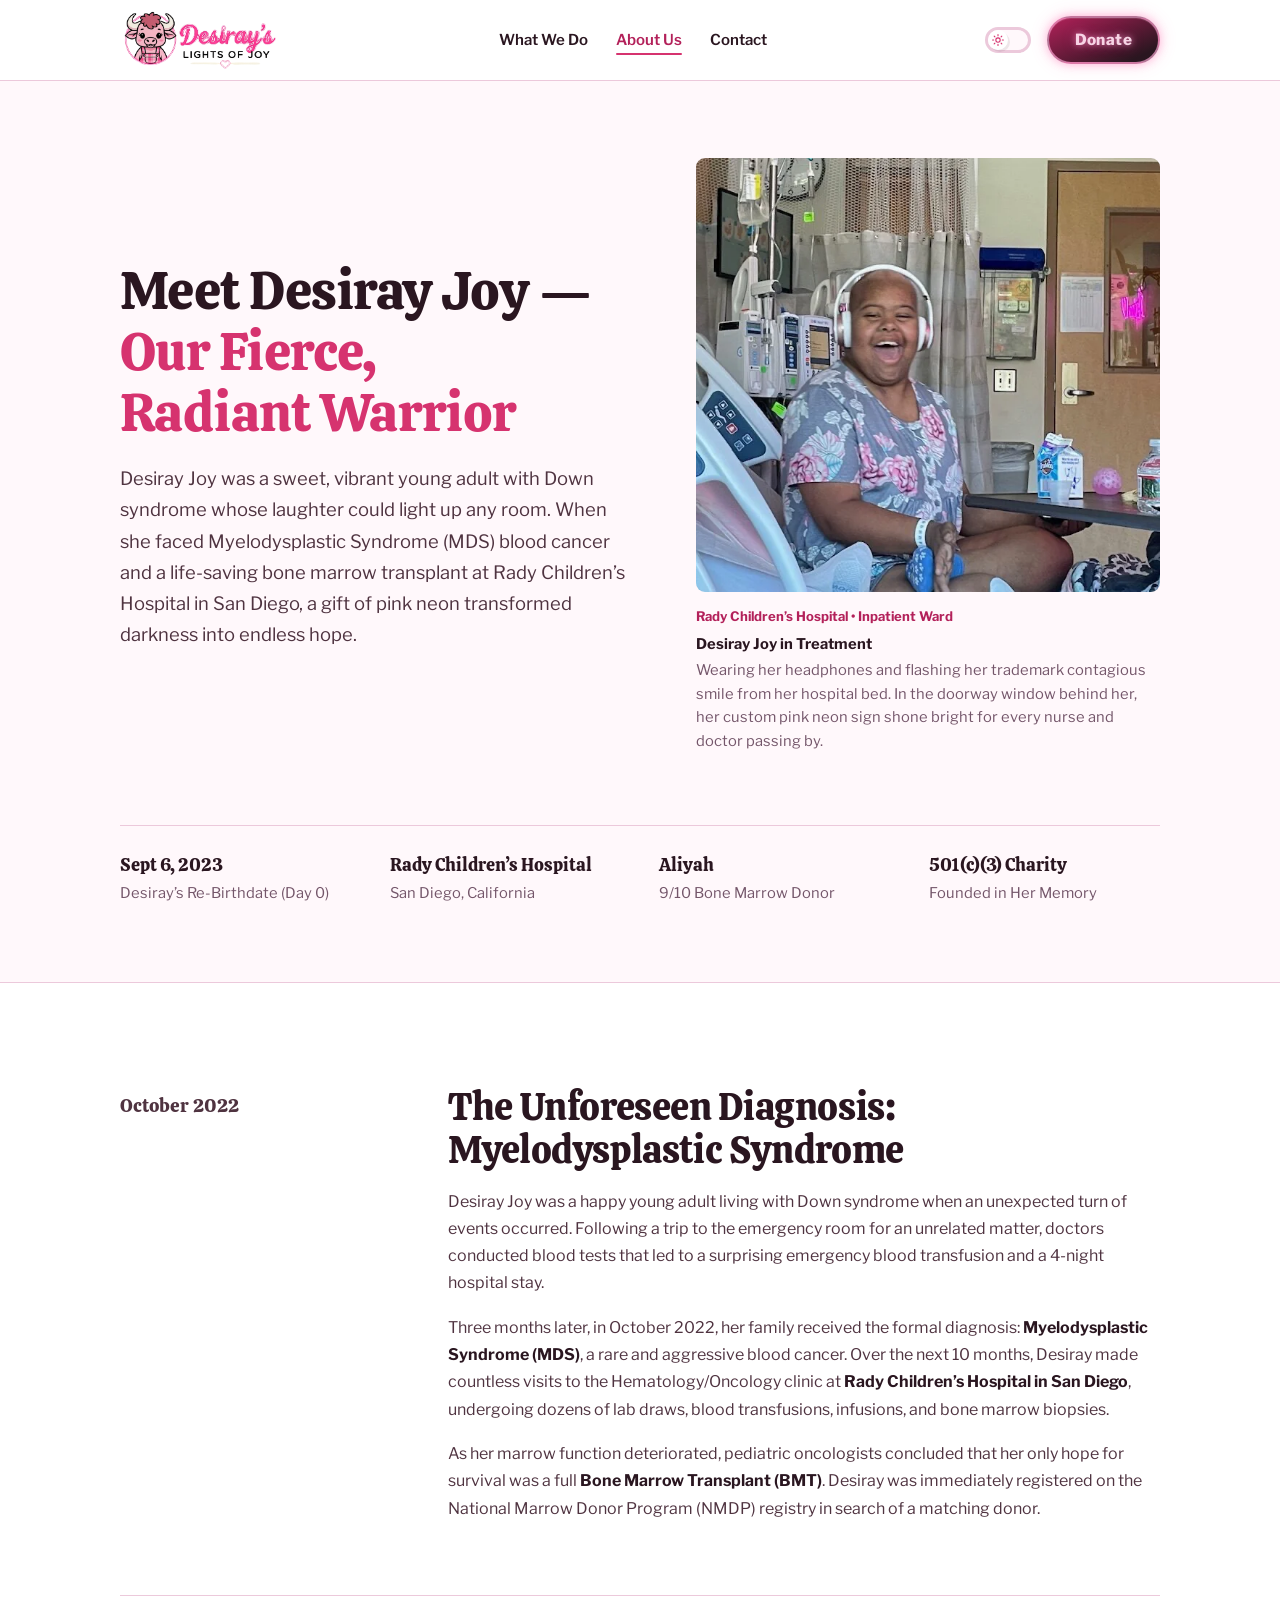
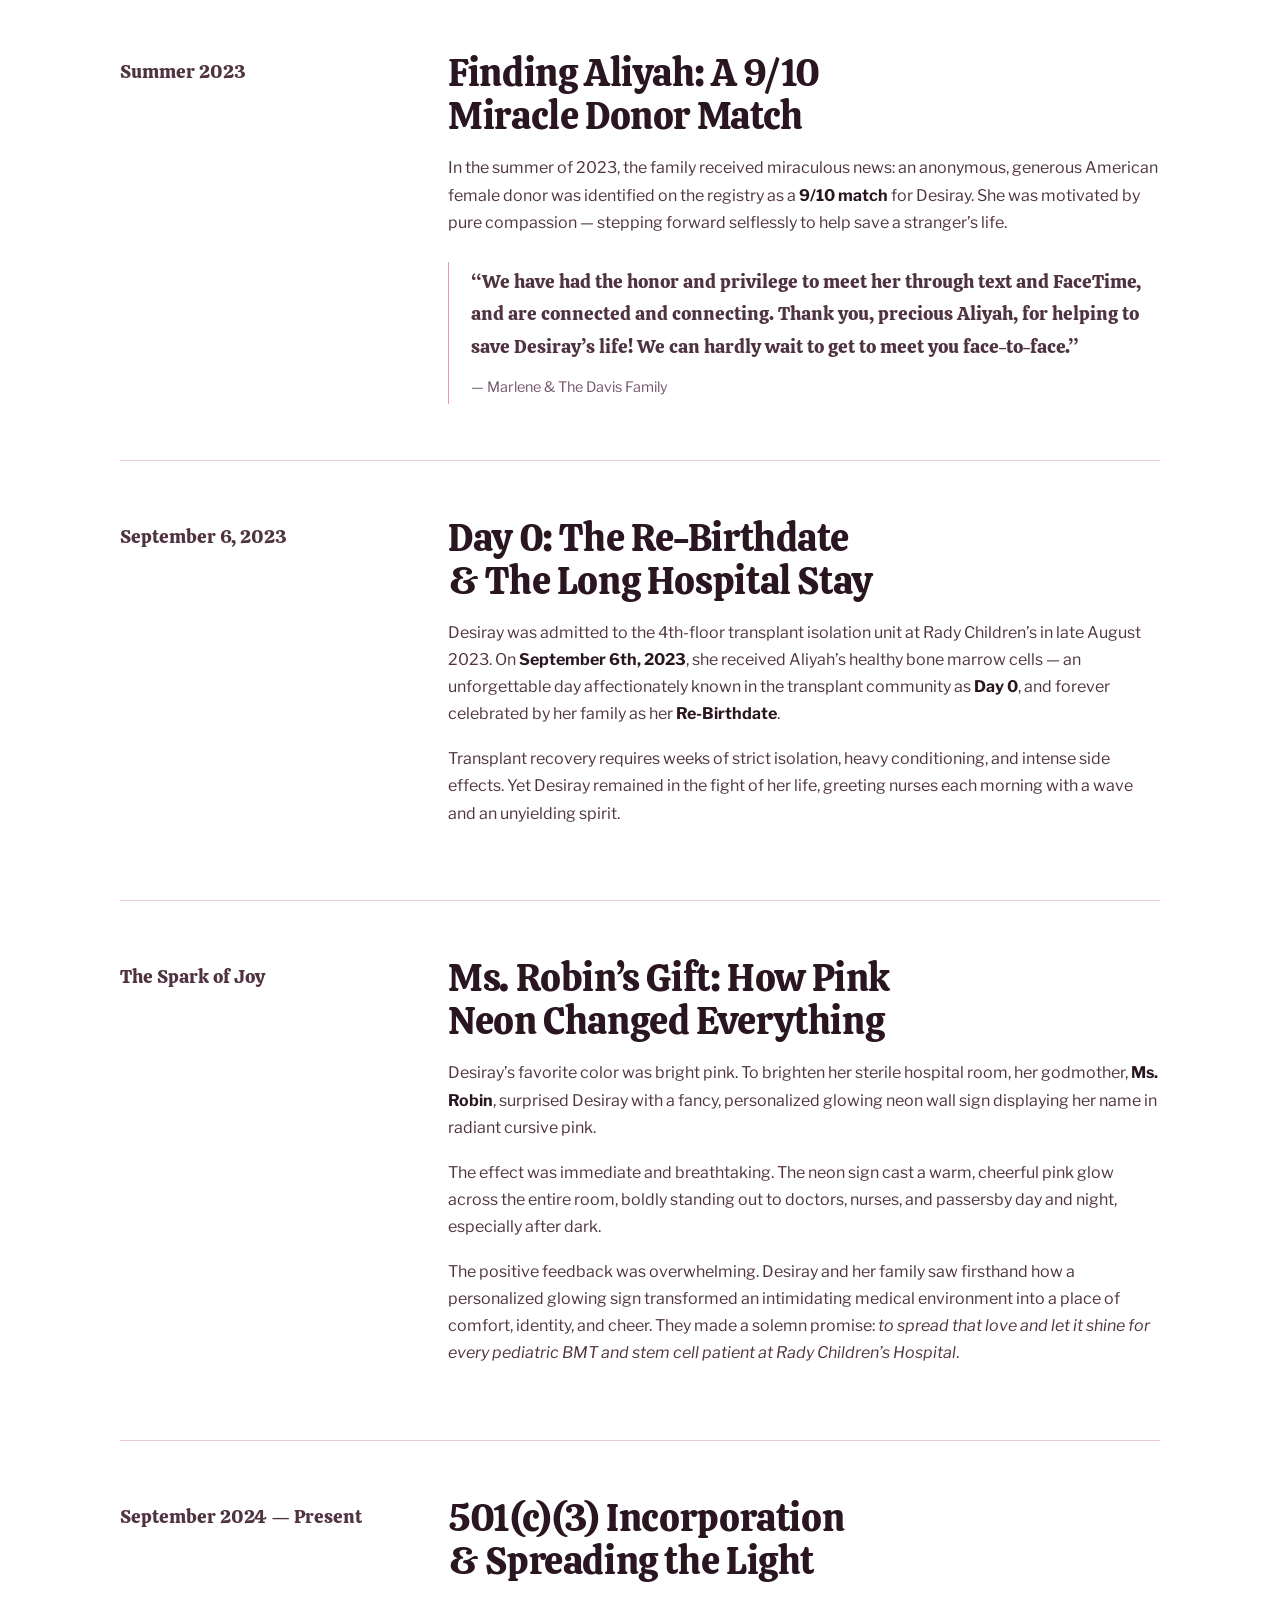
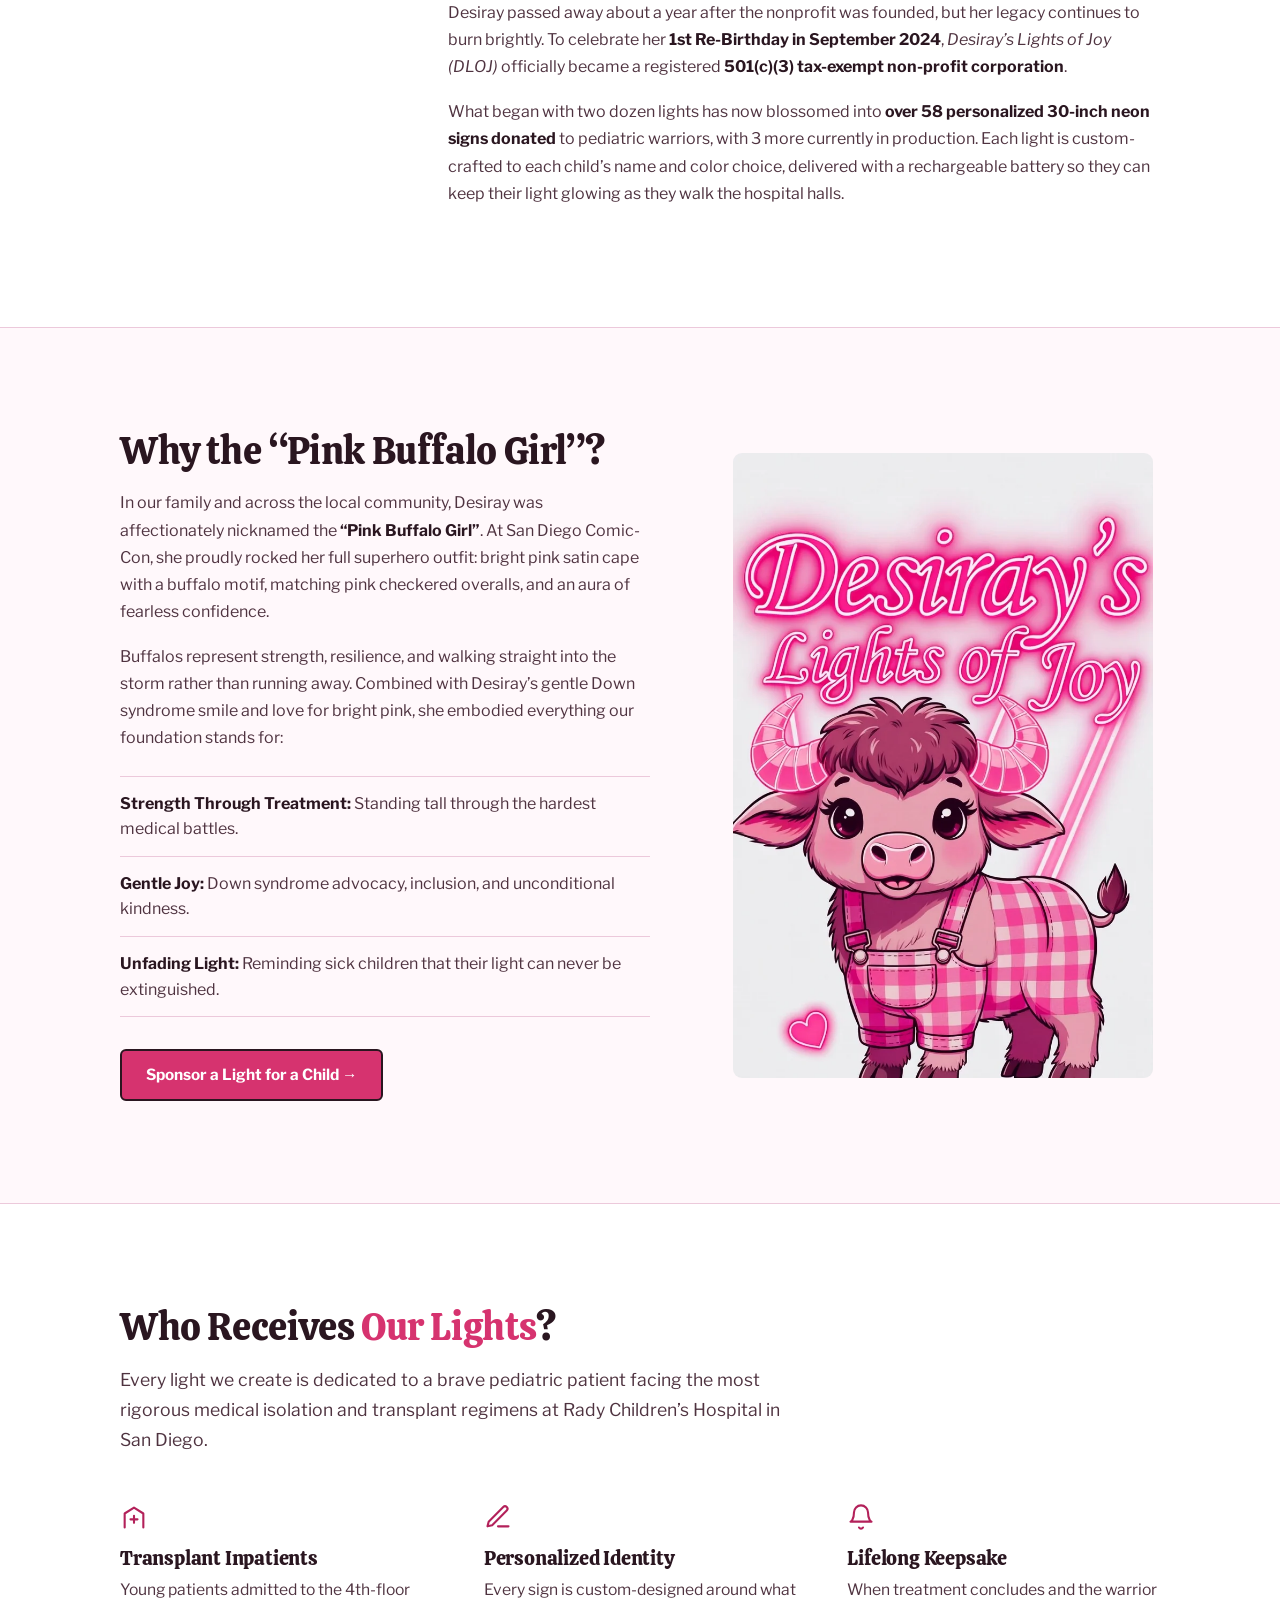
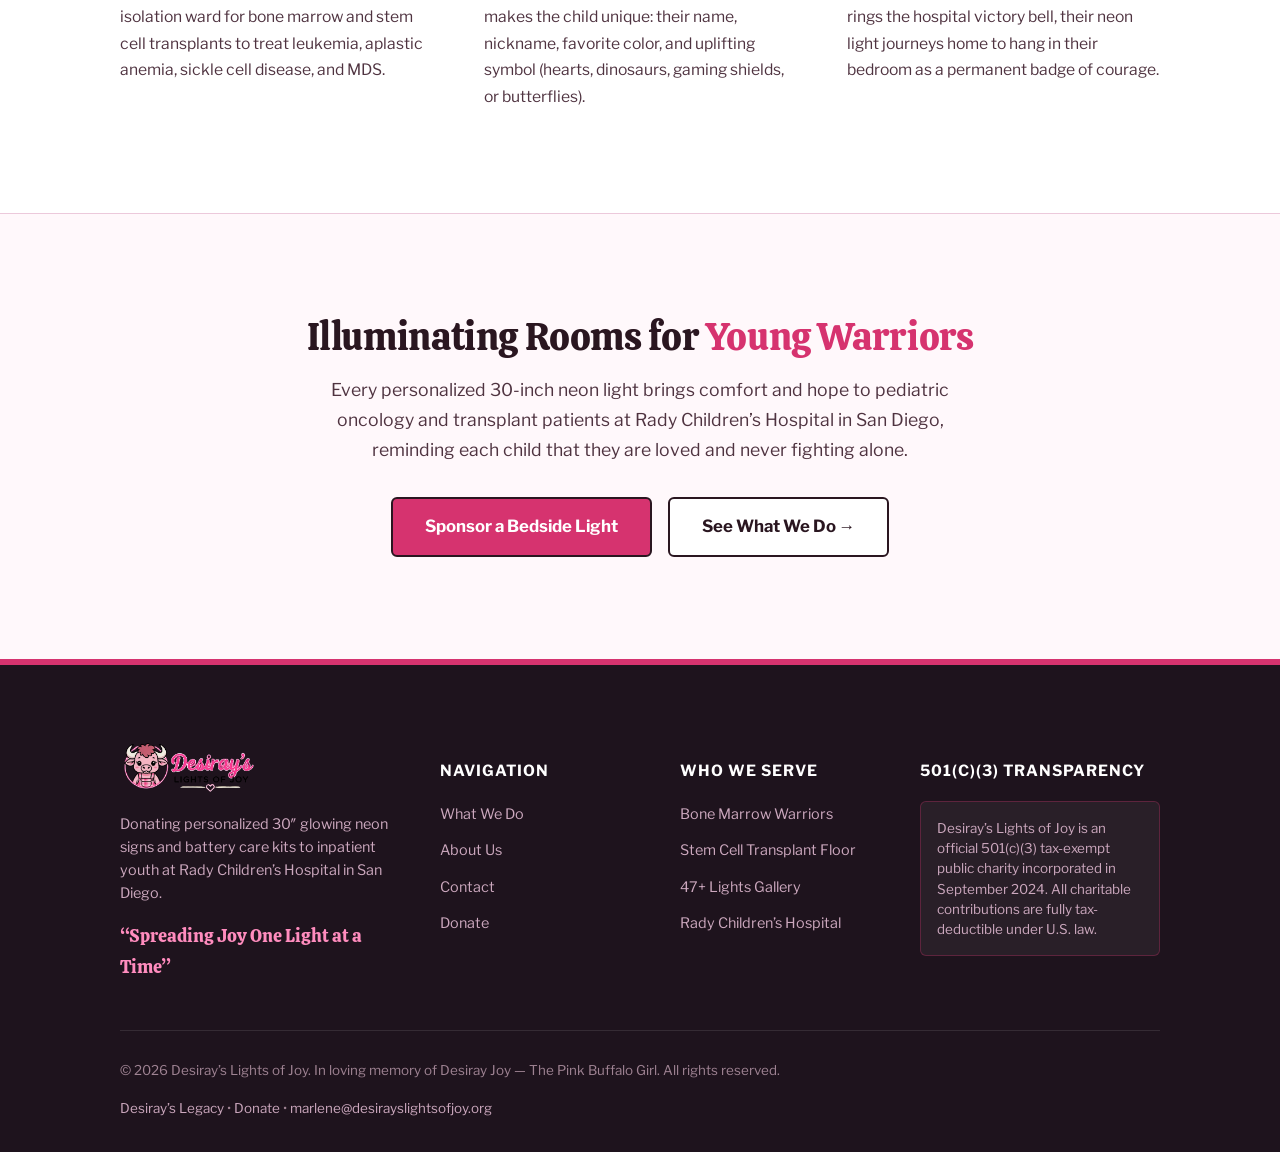
==== commit a8117a32: "Add donation page styles, images, and functionality updates - Introduced a new CSS file for the dona" ====
--- a/html/about.html
+++ b/html/about.html
@@ -9,8 +9,11 @@
   <link rel="preconnect" href="https://fonts.gstatic.com" crossorigin>
   <link rel="stylesheet" href="https://fonts.googleapis.com/css2?family=Calistoga&family=Caveat:wght@500;600;700&family=Libre+Franklin:wght@400;500;600;700;800&display=swap">
   <link rel="stylesheet" href="assets/css/style.css">
+  <link rel="stylesheet" href="assets/css/about.css">
 </head>
-<body data-theme="light">
+<body class="page-about" data-theme="light">
+
+  <a class="skip-link" href="#main">Skip to content</a>
 
   <!-- NAVIGATION HEADER -->
   <header class="site-header" id="header">
@@ -49,70 +52,60 @@
     </div>
   </header>
 
-  <main>
+  <main id="main">
     <!-- ABOUT US HERO WITH REAL HOSPITAL PHOTO -->
-    <section class="about-hero-section">
-      <div class="container">
-        <div class="about-hero-grid">
-          <div class="about-hero-content">
-            <span class="eyebrow">The Heart Behind the Light</span>
-            <h1 class="about-hero-title">
-              Meet Desiray Joy &mdash; <br>
-              <em>Our Fierce, Radiant Warrior</em>
-            </h1>
-            <p class="about-hero-lead">
+    <section class="ab-hero">
+      <div class="container">
+        <div class="ab-hero-grid">
+          <div class="ab-hero-copy">
+            <h1>Meet Desiray Joy &mdash; <em>Our Fierce, Radiant Warrior</em></h1>
+            <p class="ab-lead">
               Desiray Joy was a sweet, vibrant young adult with Down syndrome whose laughter could light up any room. When she faced Myelodysplastic Syndrome (MDS) blood cancer and a life-saving bone marrow transplant at Rady Children&rsquo;s Hospital in San Diego, a gift of pink neon transformed darkness into endless hope.
             </p>
-            <div class="about-quick-facts">
-              <div class="quick-fact-item">
-                <strong>Sept 6, 2023</strong>
-                <span>Desiray&rsquo;s Re-Birthdate (Day 0)</span>
-              </div>
-              <div class="quick-fact-item">
-                <strong>Rady Children&rsquo;s Hospital</strong>
-                <span>San Diego, California</span>
-              </div>
-              <div class="quick-fact-item">
-                <strong>Aliyah</strong>
-                <span>9/10 Bone Marrow Donor</span>
-              </div>
-              <div class="quick-fact-item">
-                <strong>501(c)(3) Charity</strong>
-                <span>Founded in Her Memory</span>
-              </div>
-            </div>
           </div>
 
           <!-- THE REAL HOSPITAL PHOTOGRAPH OF DESIRAY -->
-          <div class="about-hero-photo-wrap">
-            <div class="real-portrait-card">
-              <div class="portrait-image-frame">
-                <img src="assets/images/desiray-hospital-real.png" alt="Desiray Joy laughing in her hospital bed at Rady Children's Hospital" class="desiray-real-photo">
-                <span class="portrait-badge">Rady Children&rsquo;s Hospital &bull; Inpatient Ward</span>
-              </div>
-              <div class="portrait-caption">
-                <strong>Desiray Joy in Treatment</strong>
-                <span>
-                  Wearing her headphones and flashing her trademark contagious smile from her hospital bed. In the doorway window behind her, her custom pink neon sign shone bright for every nurse and doctor passing by.
-                </span>
-              </div>
-            </div>
-          </div>
-        </div>
+          <figure class="ab-portrait">
+            <img src="assets/images/desiray-hospital-real.webp" width="640" height="600" fetchpriority="high" decoding="async" alt="Desiray Joy laughing in her hospital bed at Rady Children's Hospital">
+            <figcaption>
+              <span class="ab-badge">Rady Children&rsquo;s Hospital &bull; Inpatient Ward</span>
+              <strong>Desiray Joy in Treatment</strong>
+              Wearing her headphones and flashing her trademark contagious smile from her hospital bed. In the doorway window behind her, her custom pink neon sign shone bright for every nurse and doctor passing by.
+            </figcaption>
+          </figure>
+        </div>
+
+        <dl class="ab-facts">
+          <div>
+            <dt>Sept 6, 2023</dt>
+            <dd>Desiray&rsquo;s Re-Birthdate (Day 0)</dd>
+          </div>
+          <div>
+            <dt>Rady Children&rsquo;s Hospital</dt>
+            <dd>San Diego, California</dd>
+          </div>
+          <div>
+            <dt>Aliyah</dt>
+            <dd>9/10 Bone Marrow Donor</dd>
+          </div>
+          <div>
+            <dt>501(c)(3) Charity</dt>
+            <dd>Founded in Her Memory</dd>
+          </div>
+        </dl>
       </div>
     </section>
 
     <!-- FULL STORY CHRONOLOGY (From desirayslightsofjoy.org/about_us/) -->
-    <section class="story-chronology-section">
-      <div class="container">
-        <div style="max-width: 860px; margin: 0 auto;">
-          
+    <section class="ab-section ab-alt">
+      <div class="container">
+        <ol class="ab-timeline">
+
           <!-- Chapter 1 -->
-          <div class="chronology-entry">
-            <div class="entry-marker">10/2022</div>
-            <div class="entry-content">
-              <span class="entry-date">October 2022</span>
-              <h3 class="entry-title">The Unforeseen Diagnosis: Myelodysplastic Syndrome</h3>
+          <li>
+            <p class="ab-when">October 2022</p>
+            <div class="ab-body">
+              <h2>The Unforeseen Diagnosis: Myelodysplastic Syndrome</h2>
               <p>
                 Desiray Joy was a happy young adult living with Down syndrome when an unexpected turn of events occurred. Following a trip to the emergency room for an unrelated matter, doctors conducted blood tests that led to a surprising emergency blood transfusion and a 4-night hospital stay.
               </p>
@@ -123,30 +116,28 @@
                 As her marrow function deteriorated, pediatric oncologists concluded that her only hope for survival was a full <strong>Bone Marrow Transplant (BMT)</strong>. Desiray was immediately registered on the National Marrow Donor Program (NMDP) registry in search of a matching donor.
               </p>
             </div>
-          </div>
+          </li>
 
           <!-- Chapter 2 -->
-          <div class="chronology-entry">
-            <div class="entry-marker">2023</div>
-            <div class="entry-content">
-              <span class="entry-date">Summer 2023</span>
-              <h3 class="entry-title">Finding Aliyah: A 9/10 Miracle Donor Match</h3>
+          <li>
+            <p class="ab-when">Summer 2023</p>
+            <div class="ab-body">
+              <h2>Finding Aliyah: A 9/10 Miracle Donor Match</h2>
               <p>
                 In the summer of 2023, the family received miraculous news: an anonymous, generous American female donor was identified on the registry as a <strong>9/10 match</strong> for Desiray. She was motivated by pure compassion &mdash; stepping forward selflessly to help save a stranger&rsquo;s life.
               </p>
-              <div class="story-highlight-quote">
-                &ldquo;We have had the honor and privilege to meet her through text and FaceTime, and are connected and connecting. Thank you, precious Aliyah, for helping to save Desiray&rsquo;s life! We can hardly wait to get to meet you face-to-face.&rdquo;
-                <span class="quote-sign">&mdash; Marlene &amp; The Davis Family</span>
-              </div>
-            </div>
-          </div>
+              <blockquote class="ab-quote">
+                <p>&ldquo;We have had the honor and privilege to meet her through text and FaceTime, and are connected and connecting. Thank you, precious Aliyah, for helping to save Desiray&rsquo;s life! We can hardly wait to get to meet you face-to-face.&rdquo;</p>
+                <cite>&mdash; Marlene &amp; The Davis Family</cite>
+              </blockquote>
+            </div>
+          </li>
 
           <!-- Chapter 3 -->
-          <div class="chronology-entry">
-            <div class="entry-marker">06/09/2023</div>
-            <div class="entry-content">
-              <span class="entry-date">September 6, 2023</span>
-              <h3 class="entry-title">Day 0: The Re-Birthdate &amp; The Long Hospital Stay</h3>
+          <li>
+            <p class="ab-when">September 6, 2023</p>
+            <div class="ab-body">
+              <h2>Day 0: The Re-Birthdate &amp; The Long Hospital Stay</h2>
               <p>
                 Desiray was admitted to the 4th-floor transplant isolation unit at Rady Children&rsquo;s in late August 2023. On <strong>September 6th, 2023</strong>, she received Aliyah&rsquo;s healthy bone marrow cells &mdash; an unforgettable day affectionately known in the transplant community as <strong>Day 0</strong>, and forever celebrated by her family as her <strong>Re-Birthdate</strong>.
               </p>
@@ -154,14 +145,13 @@
                 Transplant recovery requires weeks of strict isolation, heavy conditioning, and intense side effects. Yet Desiray remained in the fight of her life, greeting nurses each morning with a wave and an unyielding spirit.
               </p>
             </div>
-          </div>
+          </li>
 
           <!-- Chapter 4 -->
-          <div class="chronology-entry">
-            <div class="entry-marker">2023</div>
-            <div class="entry-content">
-              <span class="entry-date">The Spark of Joy</span>
-              <h3 class="entry-title">Ms. Robin&rsquo;s Gift: How Pink Neon Changed Everything</h3>
+          <li>
+            <p class="ab-when">The Spark of Joy</p>
+            <div class="ab-body">
+              <h2>Ms. Robin&rsquo;s Gift: How Pink Neon Changed Everything</h2>
               <p>
                 Desiray&rsquo;s favorite color was bright pink. To brighten her sterile hospital room, her godmother, <strong>Ms. Robin</strong>, surprised Desiray with a fancy, personalized glowing neon wall sign displaying her name in radiant cursive pink.
               </p>
@@ -172,14 +162,13 @@
                 The positive feedback was overwhelming. Desiray and her family saw firsthand how a personalized glowing sign transformed an intimidating medical environment into a place of comfort, identity, and cheer. They made a solemn promise: <em>to spread that love and let it shine for every pediatric BMT and stem cell patient at Rady Children&rsquo;s Hospital</em>.
               </p>
             </div>
-          </div>
+          </li>
 
           <!-- Chapter 5 -->
-          <div class="chronology-entry">
-            <div class="entry-marker">09/2024</div>
-            <div class="entry-content">
-              <span class="entry-date">September 2024 &mdash; Present</span>
-              <h3 class="entry-title">501(c)(3) Incorporation &amp; Spreading the Light</h3>
+          <li>
+            <p class="ab-when">September 2024 &mdash; Present</p>
+            <div class="ab-body">
+              <h2>501(c)(3) Incorporation &amp; Spreading the Light</h2>
               <p>
                 Desiray passed away about a year after the nonprofit was founded, but her legacy continues to burn brightly. To celebrate her <strong>1st Re-Birthday in September 2024</strong>, <em>Desiray&rsquo;s Lights of Joy (DLOJ)</em> officially became a registered <strong>501(c)(3) tax-exempt non-profit corporation</strong>.
               </p>
@@ -187,101 +176,77 @@
                 What began with two dozen lights has now blossomed into <strong>over 58 personalized 30-inch neon signs donated</strong> to pediatric warriors, with 3 more currently in production. Each light is custom-crafted to each child&rsquo;s name and color choice, delivered with a rechargeable battery so they can keep their light glowing as they walk the hospital halls.
               </p>
             </div>
-          </div>
-
-        </div>
+          </li>
+
+        </ol>
       </div>
     </section>
 
     <!-- THE PINK BUFFALO GIRL MASCOT EXPLAINED -->
-    <section class="buffalo-girl-tribute-section">
-      <div class="container">
-        <div class="tribute-card">
-          <div class="tribute-grid">
-            <div class="tribute-text">
-              <span class="eyebrow">Comic-Con Spirit &bull; Down Syndrome Pride</span>
-              <h2 class="tribute-title">Why the &ldquo;Pink Buffalo Girl&rdquo;?</h2>
-              <p>
-                In our family and across the local community, Desiray was affectionately nicknamed the <strong>&ldquo;Pink Buffalo Girl&rdquo;</strong>. At San Diego Comic-Con, she proudly rocked her full superhero outfit: bright pink satin cape with a buffalo motif, matching pink checkered overalls, and an aura of fearless confidence.
-              </p>
-              <p>
-                Buffalos represent strength, resilience, and walking straight into the storm rather than running away. Combined with Desiray&rsquo;s gentle Down syndrome smile and love for bright pink, she embodied everything our foundation stands for:
-              </p>
-              <ul class="tribute-points">
-                <li><strong>Strength Through Treatment:</strong> Standing tall through the hardest medical battles.</li>
-                <li><strong>Gentle Joy:</strong> Down syndrome advocacy, inclusion, and unconditional kindness.</li>
-                <li><strong>Unfading Light:</strong> Reminding sick children that their light can never be extinguished.</li>
-              </ul>
-              <div style="margin-top: 24px;">
-                <a href="/donate" class="btn btn-primary btn-neon-glow">Sponsor a Light for a Child &rarr;</a>
-              </div>
-            </div>
-
-            <div class="tribute-visuals">
-              <div class="tribute-photo-stack">
-                <img src="assets/images/buffalo-girl-cartoon.png" alt="The Pink Buffalo Girl illustrated character" class="tribute-single-img">
-              </div>
-            </div>
-          </div>
+    <section class="ab-section">
+      <div class="container">
+        <div class="ab-tribute">
+          <div class="ab-tribute-copy">
+            <h2>Why the &ldquo;Pink Buffalo Girl&rdquo;?</h2>
+            <p>
+              In our family and across the local community, Desiray was affectionately nicknamed the <strong>&ldquo;Pink Buffalo Girl&rdquo;</strong>. At San Diego Comic-Con, she proudly rocked her full superhero outfit: bright pink satin cape with a buffalo motif, matching pink checkered overalls, and an aura of fearless confidence.
+            </p>
+            <p>
+              Buffalos represent strength, resilience, and walking straight into the storm rather than running away. Combined with Desiray&rsquo;s gentle Down syndrome smile and love for bright pink, she embodied everything our foundation stands for:
+            </p>
+            <ul class="ab-points">
+              <li><strong>Strength Through Treatment:</strong> Standing tall through the hardest medical battles.</li>
+              <li><strong>Gentle Joy:</strong> Down syndrome advocacy, inclusion, and unconditional kindness.</li>
+              <li><strong>Unfading Light:</strong> Reminding sick children that their light can never be extinguished.</li>
+            </ul>
+            <a href="/donate" class="btn btn-primary">Sponsor a Light for a Child &rarr;</a>
+          </div>
+
+          <img class="ab-mascot" src="assets/images/buffalo-girl-cartoon.webp" width="784" height="1168" loading="lazy" decoding="async" alt="The Pink Buffalo Girl illustrated character">
         </div>
       </div>
     </section>
 
     <!-- WHO RECEIVES OUR LIGHTS SECTION -->
-    <section class="story-chronology-section" style="padding: 72px 0; background: var(--bg-surface); border-top: 1px solid var(--border-subtle);">
-      <div class="container">
-        <div style="text-align: center; max-width: 820px; margin: 0 auto 48px;">
-          <span class="eyebrow">Our Bedside Warriors</span>
-          <h2 class="section-heading">Who Receives <em>Our Lights</em>?</h2>
-          <p class="section-lead" style="margin-bottom: 0;">
+    <section class="ab-section ab-alt">
+      <div class="container">
+        <div class="ab-head">
+          <h2>Who Receives <em>Our Lights</em>?</h2>
+          <p>
             Every light we create is dedicated to a brave pediatric patient facing the most rigorous medical isolation and transplant regimens at Rady Children&rsquo;s Hospital in San Diego.
           </p>
         </div>
 
-        <div class="who-receives-grid" style="display: grid; gap: 24px; max-width: 1040px; margin: 0 auto;">
-          <div style="background: var(--bg-page); border: 3px solid var(--border-subtle); border-radius: 9px; padding: 28px; text-align: left;">
-            <div style="font-size: 2rem; margin-bottom: 12px;">🏥</div>
-            <h4 style="font-family: var(--font-serif); font-size: 1.25rem; color: var(--text-headline); margin-bottom: 8px;">Transplant Inpatients</h4>
-            <p style="font-size: 0.92rem; color: var(--text-body); line-height: 1.6; margin: 0;">
-              Young patients admitted to the 4th-floor isolation ward for bone marrow and stem cell transplants to treat leukemia, aplastic anemia, sickle cell disease, and MDS.
-            </p>
-          </div>
-
-          <div style="background: var(--bg-page); border: 3px solid var(--border-subtle); border-radius: 9px; padding: 28px; text-align: left;">
-            <div style="font-size: 2rem; margin-bottom: 12px;">🎨</div>
-            <h4 style="font-family: var(--font-serif); font-size: 1.25rem; color: var(--text-headline); margin-bottom: 8px;">Personalized Identity</h4>
-            <p style="font-size: 0.92rem; color: var(--text-body); line-height: 1.6; margin: 0;">
-              Every sign is custom-designed around what makes the child unique: their name, nickname, favorite color, and uplifting symbol (hearts, dinosaurs, gaming shields, or butterflies).
-            </p>
-          </div>
-
-          <div style="background: var(--bg-page); border: 3px solid var(--border-subtle); border-radius: 9px; padding: 28px; text-align: left;">
-            <div style="font-size: 2rem; margin-bottom: 12px;">🔔</div>
-            <h4 style="font-family: var(--font-serif); font-size: 1.25rem; color: var(--text-headline); margin-bottom: 8px;">Lifelong Keepsake</h4>
-            <p style="font-size: 0.92rem; color: var(--text-body); line-height: 1.6; margin: 0;">
-              When treatment concludes and the warrior rings the hospital victory bell, their neon light journeys home to hang in their bedroom as a permanent badge of courage.
-            </p>
+        <div class="ab-receive">
+          <div>
+            <svg class="ab-icon" viewBox="0 0 24 24" aria-hidden="true"><path d="M4 21V9l8-5 8 5v12"/><path d="M12 11v6M9 14h6"/></svg>
+            <h3>Transplant Inpatients</h3>
+            <p>Young patients admitted to the 4th-floor isolation ward for bone marrow and stem cell transplants to treat leukemia, aplastic anemia, sickle cell disease, and MDS.</p>
+          </div>
+          <div>
+            <svg class="ab-icon" viewBox="0 0 24 24" aria-hidden="true"><path d="M12 20h9"/><path d="M16.5 3.5a2.1 2.1 0 0 1 3 3L7 19l-4 1 1-4Z"/></svg>
+            <h3>Personalized Identity</h3>
+            <p>Every sign is custom-designed around what makes the child unique: their name, nickname, favorite color, and uplifting symbol (hearts, dinosaurs, gaming shields, or butterflies).</p>
+          </div>
+          <div>
+            <svg class="ab-icon" viewBox="0 0 24 24" aria-hidden="true"><path d="M18 8a6 6 0 0 0-12 0c0 7-3 8-3 8h18s-3-1-3-8"/><path d="M13.7 21a2 2 0 0 1-3.4 0"/></svg>
+            <h3>Lifelong Keepsake</h3>
+            <p>When treatment concludes and the warrior rings the hospital victory bell, their neon light journeys home to hang in their bedroom as a permanent badge of courage.</p>
           </div>
         </div>
       </div>
     </section>
 
     <!-- COMMUNITY CALL TO ACTION (Focused solely on the children and mission) -->
-    <section class="about-cta-section">
-      <div class="container">
-        <div style="text-align: center; max-width: 720px; margin: 0 auto;">
-          <h2 class="section-heading">Illuminating Rooms for <em>Young Warriors</em></h2>
-          <p class="section-lead" style="margin-bottom: 32px;">
-            Every personalized 30-inch neon light brings comfort and hope to pediatric oncology and transplant patients at Rady Children&rsquo;s Hospital in San Diego, reminding each child that they are loved and never fighting alone.
-          </p>
-          <div style="display: flex; justify-content: center; gap: 16px; flex-wrap: wrap;">
-            <a href="/donate" class="btn btn-primary btn-large btn-neon-glow">
-              <span>💖 Sponsor a Bedside Light</span>
-            </a>
-            <a href="/what_we_do" class="btn btn-secondary btn-large">
-              <span>See What We Do &rarr;</span>
-            </a>
-          </div>
+    <section class="ab-section ab-cta">
+      <div class="container">
+        <h2>Illuminating Rooms for <em>Young Warriors</em></h2>
+        <p>
+          Every personalized 30-inch neon light brings comfort and hope to pediatric oncology and transplant patients at Rady Children&rsquo;s Hospital in San Diego, reminding each child that they are loved and never fighting alone.
+        </p>
+        <div class="ab-actions">
+          <a href="/donate" class="btn btn-primary btn-large">Sponsor a Bedside Light</a>
+          <a href="/what_we_do" class="btn btn-secondary btn-large">See What We Do &rarr;</a>
         </div>
       </div>
     </section>
--- a/html/assets/css/about.css
+++ b/html/assets/css/about.css
@@ -0,0 +1,383 @@
+/* ==========================================================================
+   ABOUT US: simple layout (loaded after style.css, about.html only)
+   Same quiet language as the home and What We Do pages: flat surfaces, hairlines,
+   generous whitespace, the story and the photos carry the page.
+   ========================================================================== */
+
+.page-about .container {
+  max-width: 1120px;
+  padding-inline: clamp(20px, 4vw, 40px);
+}
+
+/* ---------- Shared section frame ---------- */
+.ab-section {
+  padding-block: clamp(56px, 8vw, 104px);
+  background: var(--bg-page);
+}
+
+.ab-alt {
+  background: var(--bg-surface);
+  border-block: 1px solid var(--border-subtle);
+}
+
+.page-about main h1,
+.page-about main h2,
+.page-about main h3 {
+  font-family: var(--font-serif);
+  font-weight: 700;
+  line-height: 1.12;
+  letter-spacing: -0.01em;
+  color: var(--text-headline);
+  text-wrap: balance;
+  font-synthesis: none; /* Calistoga has a single weight and no italic */
+}
+
+.page-about main h1 em,
+.page-about main h2 em {
+  font-style: italic;
+  font-weight: 400;
+  color: var(--rose-primary);
+}
+
+.page-about main h2 {
+  font-size: clamp(1.7rem, 3vw, 2.4rem);
+  margin: 0 0 16px;
+}
+
+.page-about main h3 {
+  font-size: 1.25rem;
+  margin: 0 0 8px;
+}
+
+.page-about main p {
+  color: var(--text-body);
+  line-height: 1.7;
+}
+
+.ab-head {
+  max-width: 62ch;
+  margin-bottom: clamp(32px, 4vw, 48px);
+}
+
+.ab-head p {
+  margin: 0;
+  font-size: 1.1rem;
+  color: var(--text-muted);
+}
+
+/* ---------- Hero ---------- */
+.ab-hero {
+  padding: clamp(40px, 6vw, 80px) 0 clamp(48px, 6vw, 80px);
+  background: var(--bg-page);
+}
+
+.ab-hero-grid {
+  display: grid;
+  grid-template-columns: minmax(0, 1.05fr) minmax(0, 0.95fr);
+  gap: clamp(32px, 5vw, 72px);
+  align-items: center;
+}
+
+.ab-hero h1 {
+  font-size: clamp(2.2rem, 4.4vw, 3.4rem);
+  margin: 0 0 20px;
+}
+
+.ab-hero h1 em {
+  display: block;
+}
+
+.ab-lead {
+  max-width: 54ch;
+  margin: 0;
+  font-size: 1.15rem;
+  color: var(--text-muted);
+}
+
+.ab-portrait {
+  margin: 0;
+}
+
+.ab-portrait img {
+  display: block;
+  width: 100%;
+  height: auto;
+  border-radius: var(--radius-md);
+}
+
+.ab-portrait figcaption {
+  margin-top: 14px;
+  font-size: 0.92rem;
+  line-height: 1.6;
+  color: var(--text-muted);
+}
+
+.ab-portrait figcaption strong {
+  display: block;
+  margin-bottom: 2px;
+  color: var(--text-headline);
+}
+
+.ab-badge {
+  display: block;
+  margin-bottom: 6px;
+  font-size: 0.82rem;
+  font-weight: 700;
+  color: var(--rose-text);
+}
+
+.ab-facts {
+  display: grid;
+  grid-template-columns: repeat(4, minmax(0, 1fr));
+  gap: clamp(16px, 3vw, 40px);
+  margin: clamp(40px, 6vw, 72px) 0 0;
+  padding-top: 28px;
+  border-top: 1px solid var(--border-subtle);
+}
+
+.ab-facts dt {
+  font-family: var(--font-serif);
+  font-size: 1.15rem;
+  line-height: 1.25;
+  color: var(--text-headline);
+  font-synthesis: none;
+}
+
+.ab-facts dd {
+  margin: 4px 0 0;
+  font-size: 0.92rem;
+  color: var(--text-muted);
+}
+
+/* ---------- Story timeline ---------- */
+.ab-timeline {
+  list-style: none;
+  margin: 0;
+  padding: 0;
+}
+
+.ab-timeline > li {
+  display: grid;
+  grid-template-columns: minmax(0, 0.28fr) minmax(0, 0.72fr);
+  gap: clamp(20px, 4vw, 56px);
+  padding-block: clamp(32px, 5vw, 56px);
+  border-top: 1px solid var(--border-subtle);
+}
+
+.ab-timeline > li:first-child {
+  border-top: 0;
+  padding-top: 0;
+}
+
+.ab-timeline > li:last-child {
+  padding-bottom: 0;
+}
+
+.ab-when {
+  margin: 4px 0 0;
+  font-family: var(--font-serif);
+  font-size: 1.2rem;
+  line-height: 1.3;
+  color: var(--rose-text);
+  font-synthesis: none;
+}
+
+.ab-body {
+  max-width: 66ch;
+}
+
+.ab-body h2 {
+  font-size: clamp(1.4rem, 2.4vw, 1.9rem);
+}
+
+.ab-body p {
+  margin: 0 0 1.1em;
+}
+
+.ab-body strong {
+  color: var(--text-headline);
+}
+
+.ab-quote {
+  margin: 1.6em 0 0;
+  padding: 4px 0 4px 22px;
+  border-left: 1px solid var(--rose-border);
+}
+
+.ab-quote p {
+  margin: 0 0 10px;
+  font-family: var(--font-serif);
+  font-size: 1.2rem;
+  line-height: 1.55;
+  color: var(--text-headline);
+  font-synthesis: none;
+}
+
+.ab-quote cite {
+  font-style: normal;
+  font-size: 0.9rem;
+  color: var(--text-muted);
+}
+
+/* ---------- Pink Buffalo Girl ---------- */
+.ab-tribute {
+  display: grid;
+  grid-template-columns: minmax(0, 1.1fr) minmax(0, 0.9fr);
+  gap: clamp(32px, 6vw, 80px);
+  align-items: center;
+}
+
+.ab-tribute-copy p {
+  max-width: 62ch;
+  margin: 0 0 1.1em;
+}
+
+.ab-tribute-copy strong {
+  color: var(--text-headline);
+}
+
+.ab-points {
+  list-style: none;
+  margin: 24px 0 32px;
+  padding: 0;
+  border-top: 1px solid var(--border-subtle);
+}
+
+.ab-points li {
+  padding: 14px 0;
+  border-bottom: 1px solid var(--border-subtle);
+  line-height: 1.6;
+  color: var(--text-body);
+}
+
+.ab-points strong {
+  color: var(--text-headline);
+}
+
+.ab-mascot {
+  display: block;
+  width: 100%;
+  max-width: 420px;
+  height: auto;
+  margin-inline: auto;
+  border-radius: var(--radius-md);
+}
+
+/* ---------- Who receives our lights ---------- */
+.ab-receive {
+  display: grid;
+  grid-template-columns: repeat(3, minmax(0, 1fr));
+  gap: clamp(24px, 4vw, 56px);
+}
+
+.ab-icon {
+  display: block;
+  width: 28px;
+  height: 28px;
+  margin-bottom: 16px;
+  fill: none;
+  stroke: var(--rose-text);
+  stroke-width: 1.8;
+  stroke-linecap: round;
+  stroke-linejoin: round;
+}
+
+.ab-receive p {
+  margin: 0;
+  font-size: 0.98rem;
+}
+
+/* ---------- Closing call to action ---------- */
+.ab-cta .container {
+  max-width: 760px;
+  text-align: center;
+}
+
+.ab-cta p {
+  margin: 0 auto 32px;
+  font-size: 1.1rem;
+  color: var(--text-muted);
+}
+
+.ab-actions {
+  display: flex;
+  justify-content: center;
+  flex-wrap: wrap;
+  gap: 16px;
+}
+
+/* Flat buttons, same as the home page (style.css gives them a hard offset shadow) */
+.page-about main .btn {
+  box-shadow: none;
+  border-width: 2px;
+}
+
+.page-about main .btn:hover {
+  transform: none;
+}
+
+/* ---------- Browser surfaces ---------- */
+.page-about :where(a, button):focus-visible {
+  outline: 2px solid var(--rose-primary);
+  outline-offset: 3px;
+}
+
+.page-about ::selection {
+  background: var(--rose-tint);
+  color: var(--text-headline);
+}
+
+.skip-link {
+  position: fixed;
+  top: 8px;
+  left: 8px;
+  z-index: 3000;
+  padding: 10px 16px;
+  border-radius: var(--radius-sm);
+  background: var(--text-headline);
+  color: var(--bg-page);
+  font-weight: 700;
+  transform: translateY(-200%);
+}
+
+.skip-link:focus-visible {
+  transform: none;
+}
+
+/* ---------- Responsive ---------- */
+@media (max-width: 960px) {
+  .ab-facts {
+    grid-template-columns: repeat(2, minmax(0, 1fr));
+  }
+
+  .ab-receive {
+    grid-template-columns: 1fr;
+  }
+}
+
+@media (max-width: 800px) {
+  .ab-hero-grid,
+  .ab-tribute {
+    grid-template-columns: 1fr;
+  }
+
+  .ab-timeline > li {
+    grid-template-columns: 1fr;
+    gap: 8px;
+  }
+
+  .ab-when {
+    margin-top: 0;
+    font-size: 1.05rem;
+  }
+
+  .ab-mascot {
+    max-width: 320px;
+  }
+}
+
+@media (max-width: 480px) {
+  .ab-facts {
+    grid-template-columns: 1fr;
+  }
+}
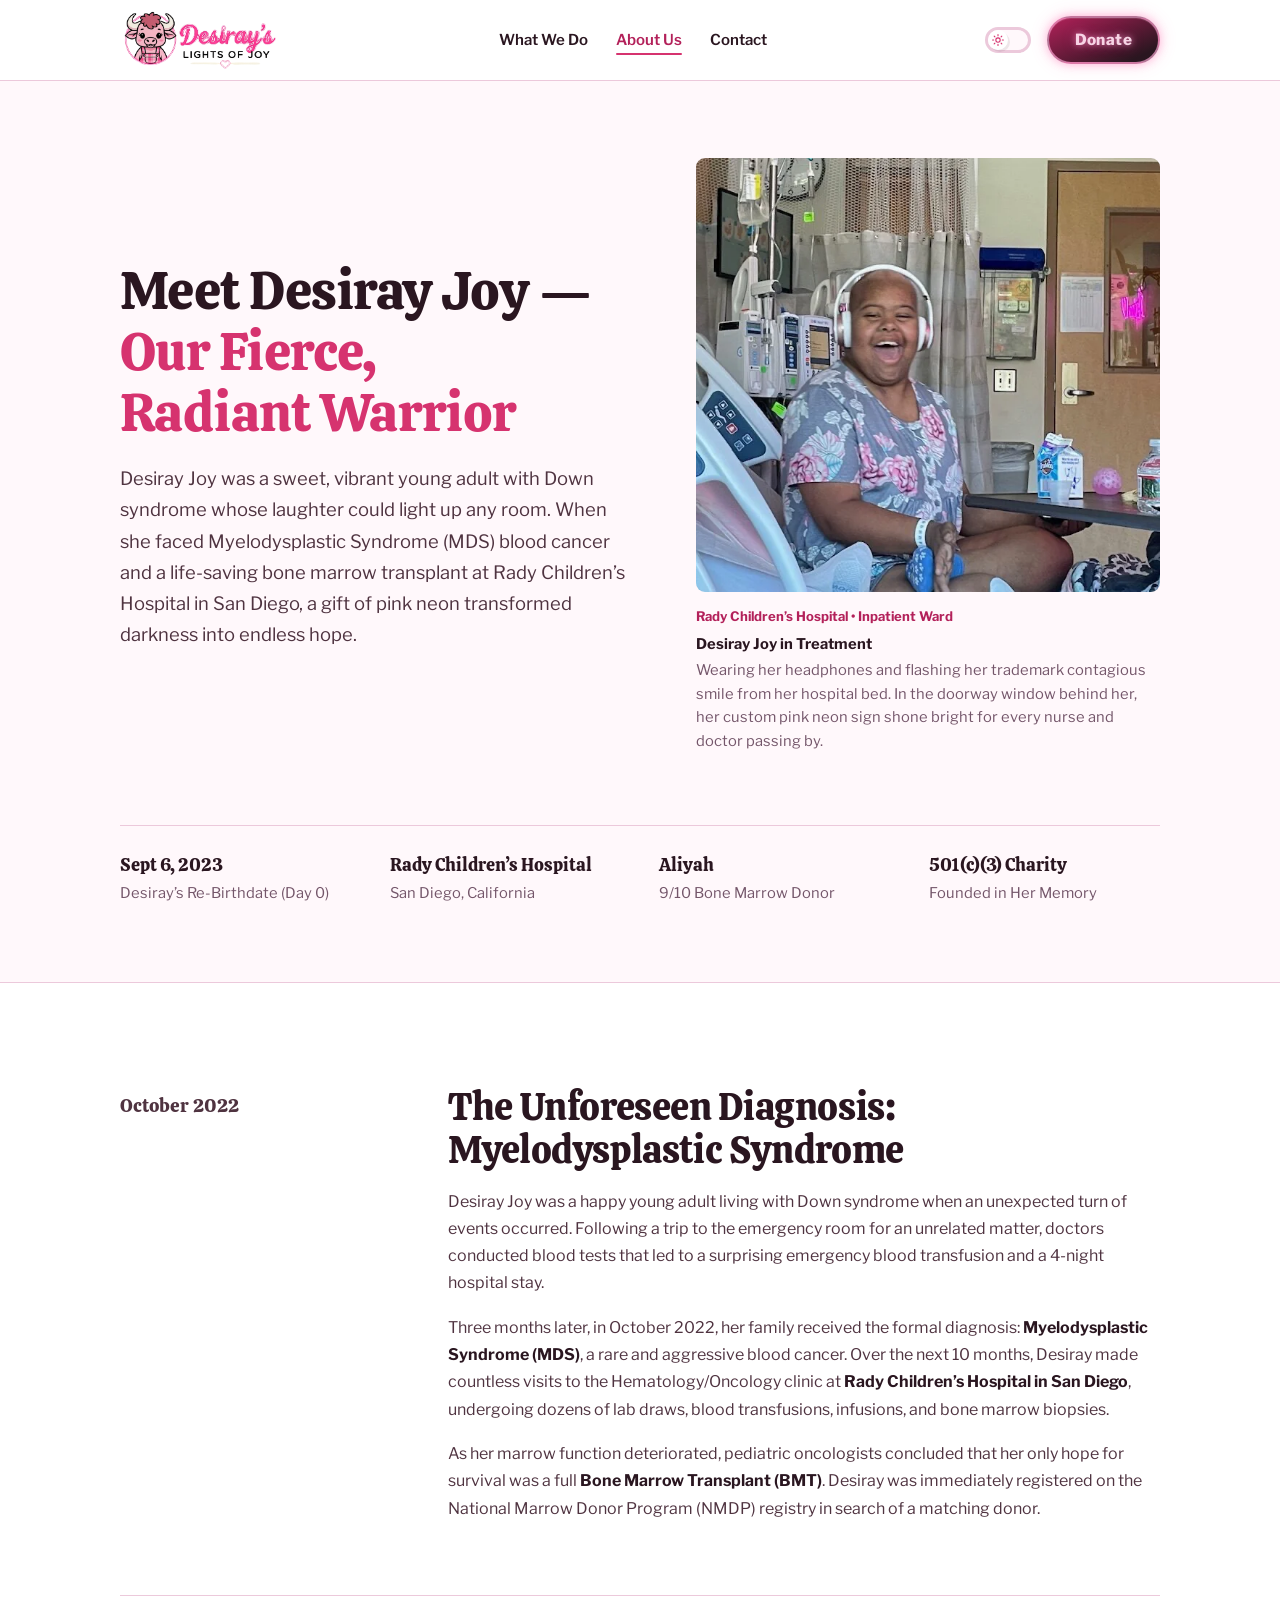
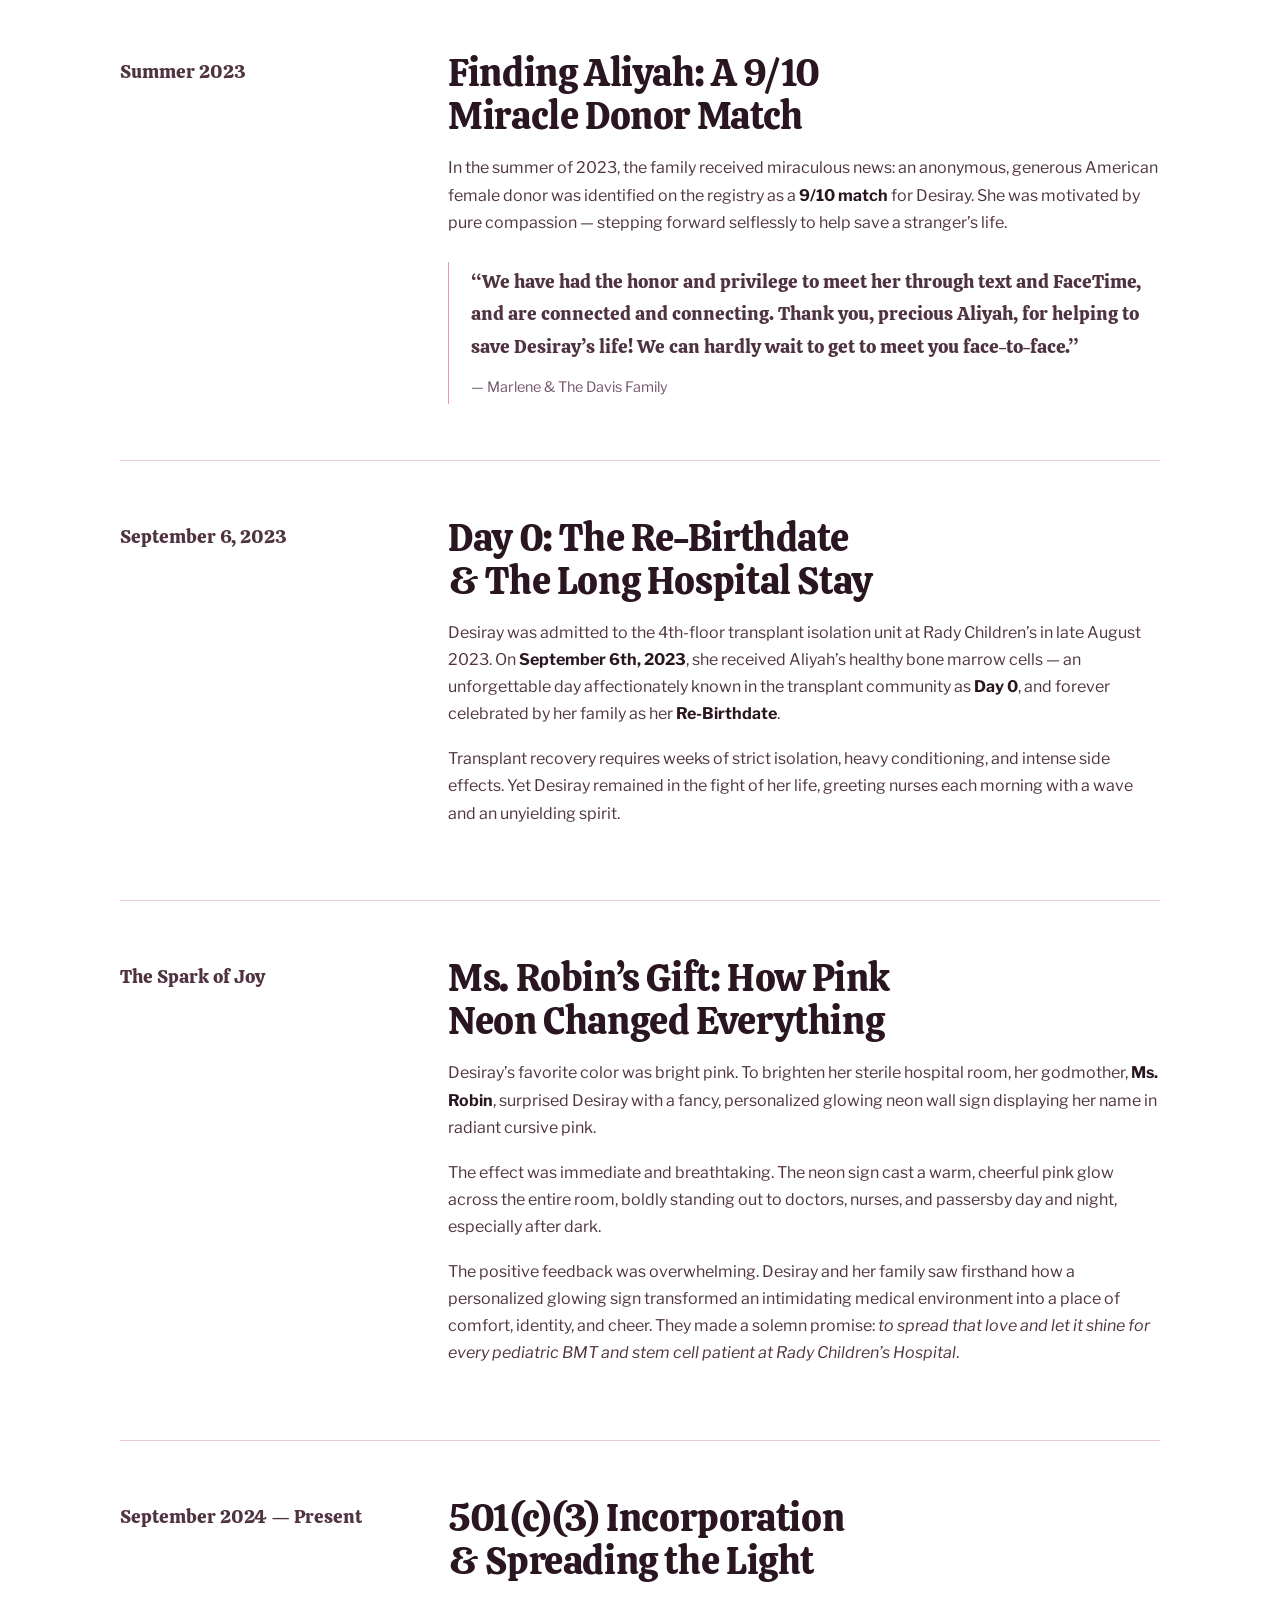
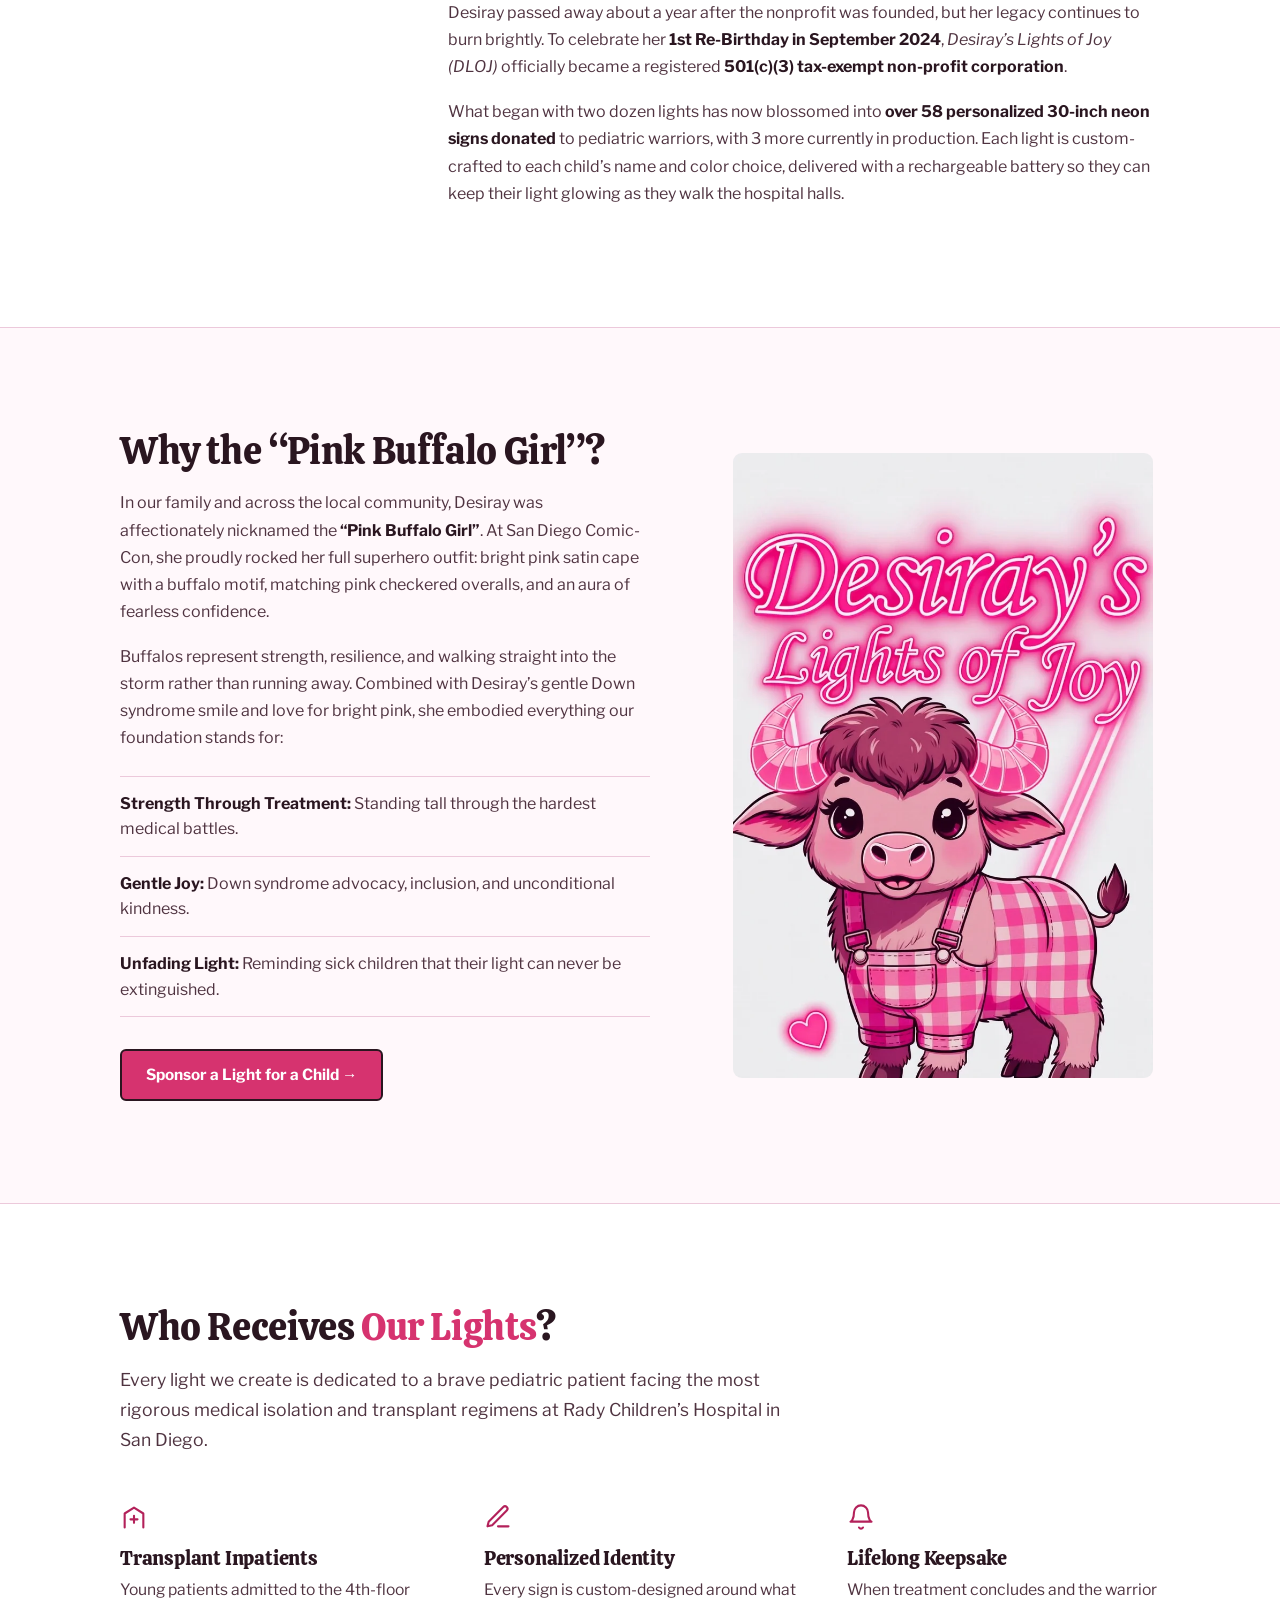
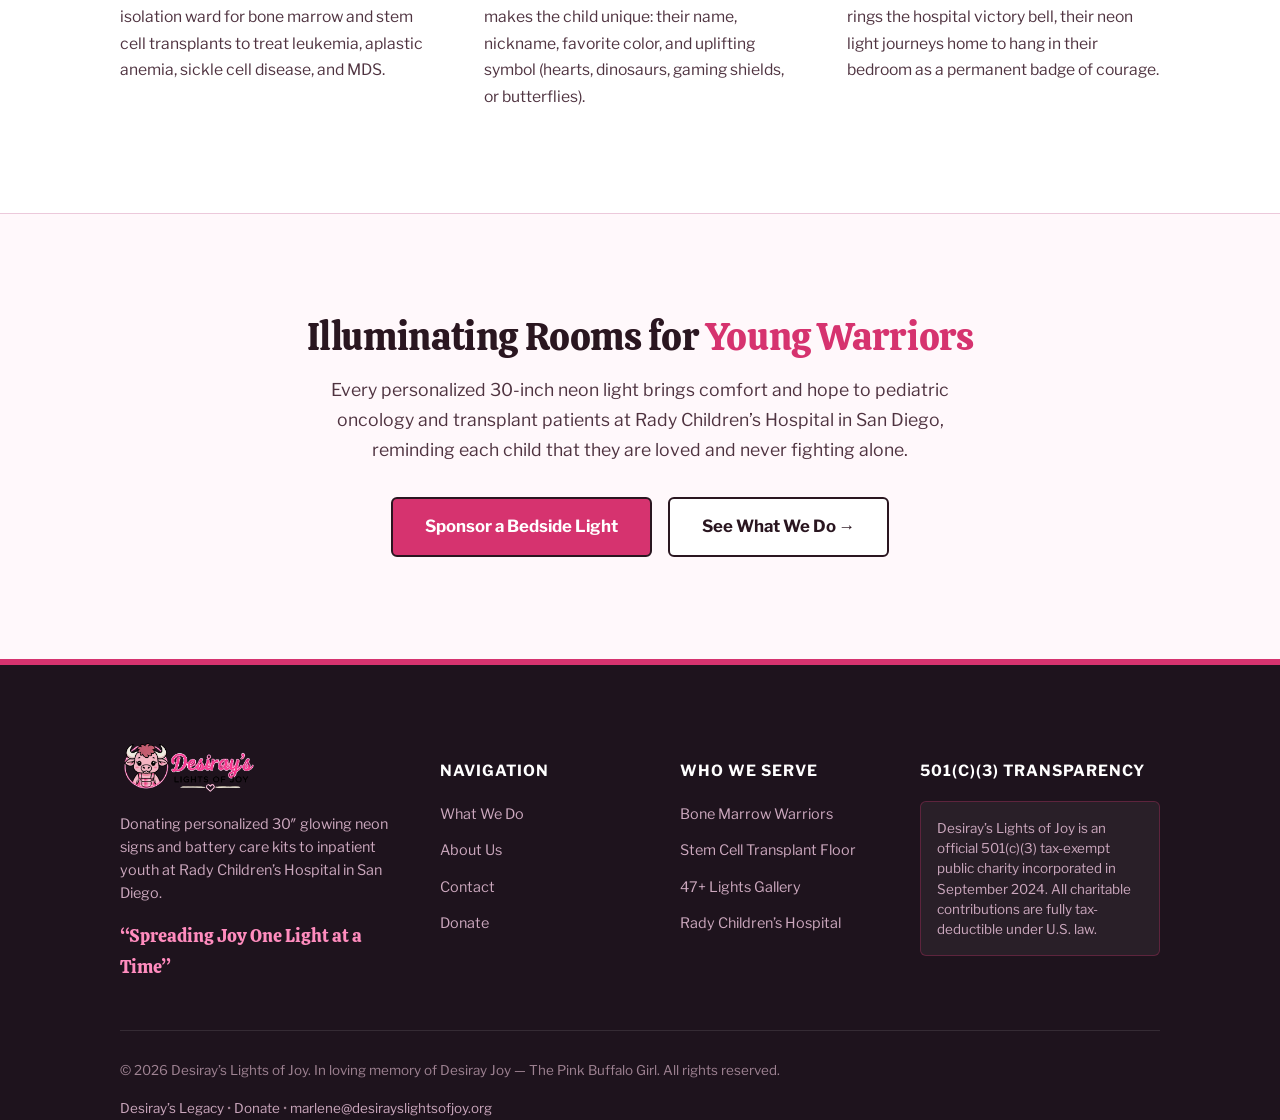
==== commit 31128ff0: "fix: update viewport meta tag for better mobile compatibility across multiple HTML files" ====
--- a/html/about.html
+++ b/html/about.html
@@ -2,7 +2,7 @@
 <html lang="en">
 <head>
   <meta charset="UTF-8">
-  <meta name="viewport" content="width=device-width, initial-scale=1.0">
+  <meta name="viewport" content="width=device-width, initial-scale=1.0, viewport-fit=cover">
   <title>About Us &bull; Desiray's Story | Desiray's Lights of Joy</title>
   <meta name="description" content="The heartfelt story of Desiray Joy, her battle with MDS blood cancer and bone marrow transplant at Rady Children's Hospital, her donor Aliyah, and how a pink neon sign from Ms. Robin sparked a 501(c)(3) movement.">
   <link rel="preconnect" href="https://fonts.googleapis.com">
--- a/html/assets/css/style.css
+++ b/html/assets/css/style.css
@@ -3205,3 +3205,109 @@
 .pull-quote p {
   font-synthesis: none;
 }
+
+/* ==========================================================================
+   ADAPT: touch, notches, closed drawer, print. Shared by every page.
+   ========================================================================== */
+
+/* Phones with a notch or rounded corners (landscape especially): keep content inside the safe area */
+.site-header,
+.site-footer {
+  padding-inline: env(safe-area-inset-left) env(safe-area-inset-right);
+}
+
+.site-footer {
+  padding-bottom: env(safe-area-inset-bottom);
+}
+
+/* Touch: every control is at least 44 x 44 css px, and iOS does not zoom into fields (needs 16px) */
+@media (pointer: coarse) {
+  .theme-switch {
+    justify-content: center;
+    min-width: 44px;
+    min-height: 44px;
+  }
+
+  .mobile-menu-toggle {
+    box-sizing: border-box;
+    width: 44px;
+    height: 44px;
+    padding: 12px 8px;
+  }
+
+  .nav-link {
+    display: inline-block;
+    padding: 12px 0;
+  }
+
+  .nav-link::after {
+    bottom: 6px;
+  }
+
+  .footer-links-list {
+    gap: 0;
+  }
+
+  .footer-links-list a,
+  .footer-bottom-row a {
+    display: inline-block;
+    padding-block: 11px;
+  }
+
+  .text-link-arrow {
+    margin-top: 0;
+    padding-block: 12px;
+  }
+
+  .text-link,
+  .contact-mail,
+  .ct-list a {
+    display: inline-block;
+    padding-block: 12px;
+  }
+
+  :is(input, select, textarea):not([type="checkbox"], [type="radio"]) {
+    font-size: 16px;
+  }
+}
+
+/* Mobile drawer: while closed it sits off-screen, so also take it out of the tab order and
+   the accessibility tree (visibility flips after the slide-out, immediately on open) */
+@media (max-width: 768px) {
+  .main-nav {
+    visibility: hidden;
+    padding-bottom: max(32px, env(safe-area-inset-bottom));
+    transition:
+      transform var(--trans-smooth),
+      visibility 0s linear 0.3s;
+  }
+
+  .main-nav.menu-open {
+    visibility: visible;
+    transition-delay: 0s;
+  }
+}
+
+/* Print: the page content, without the site chrome */
+@media print {
+  .site-header,
+  .skip-link,
+  .site-footer .footer-columns,
+  .theme-switch,
+  .mobile-menu-toggle,
+  .btn,
+  .amount-tile {
+    display: none;
+  }
+
+  body {
+    background: #fff;
+    color: #000;
+  }
+
+  main a[href^="http"]::after {
+    content: " (" attr(href) ")";
+    font-size: 0.85em;
+    word-break: break-all;
+  }
+}
